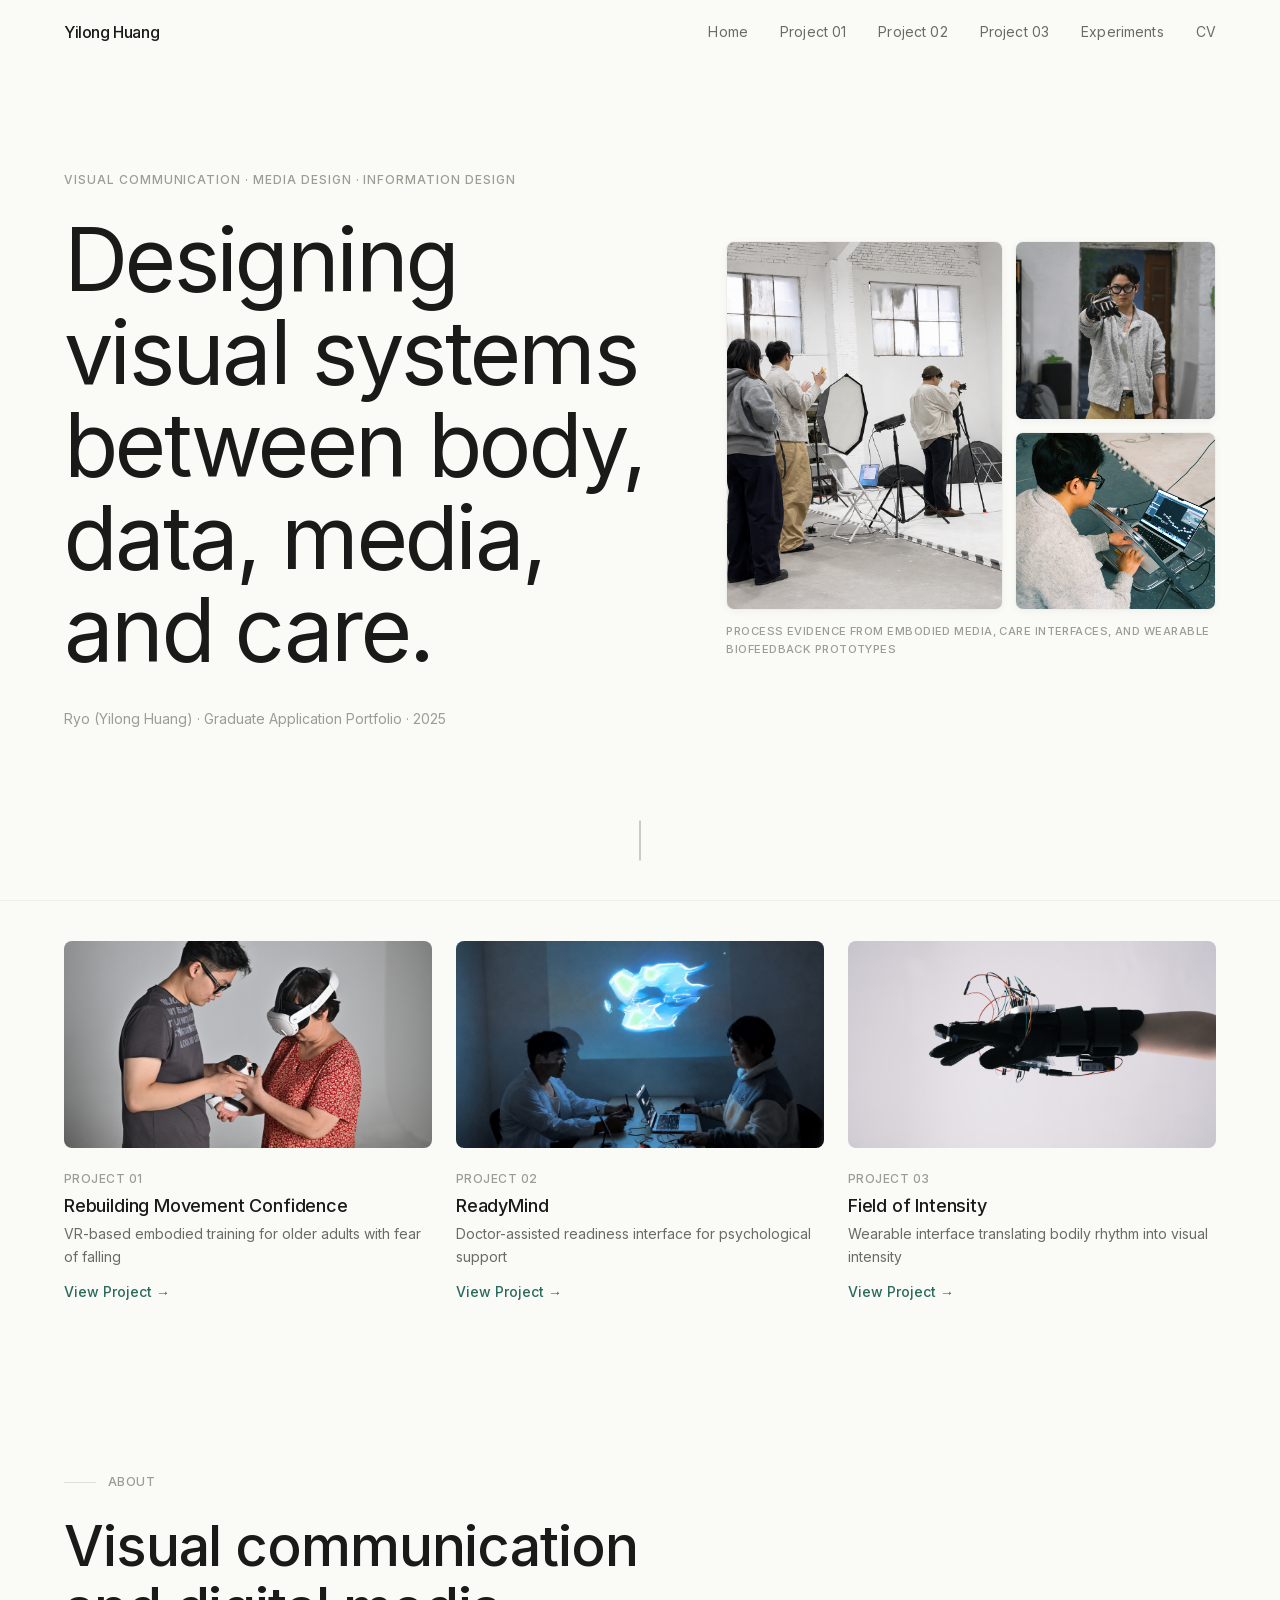
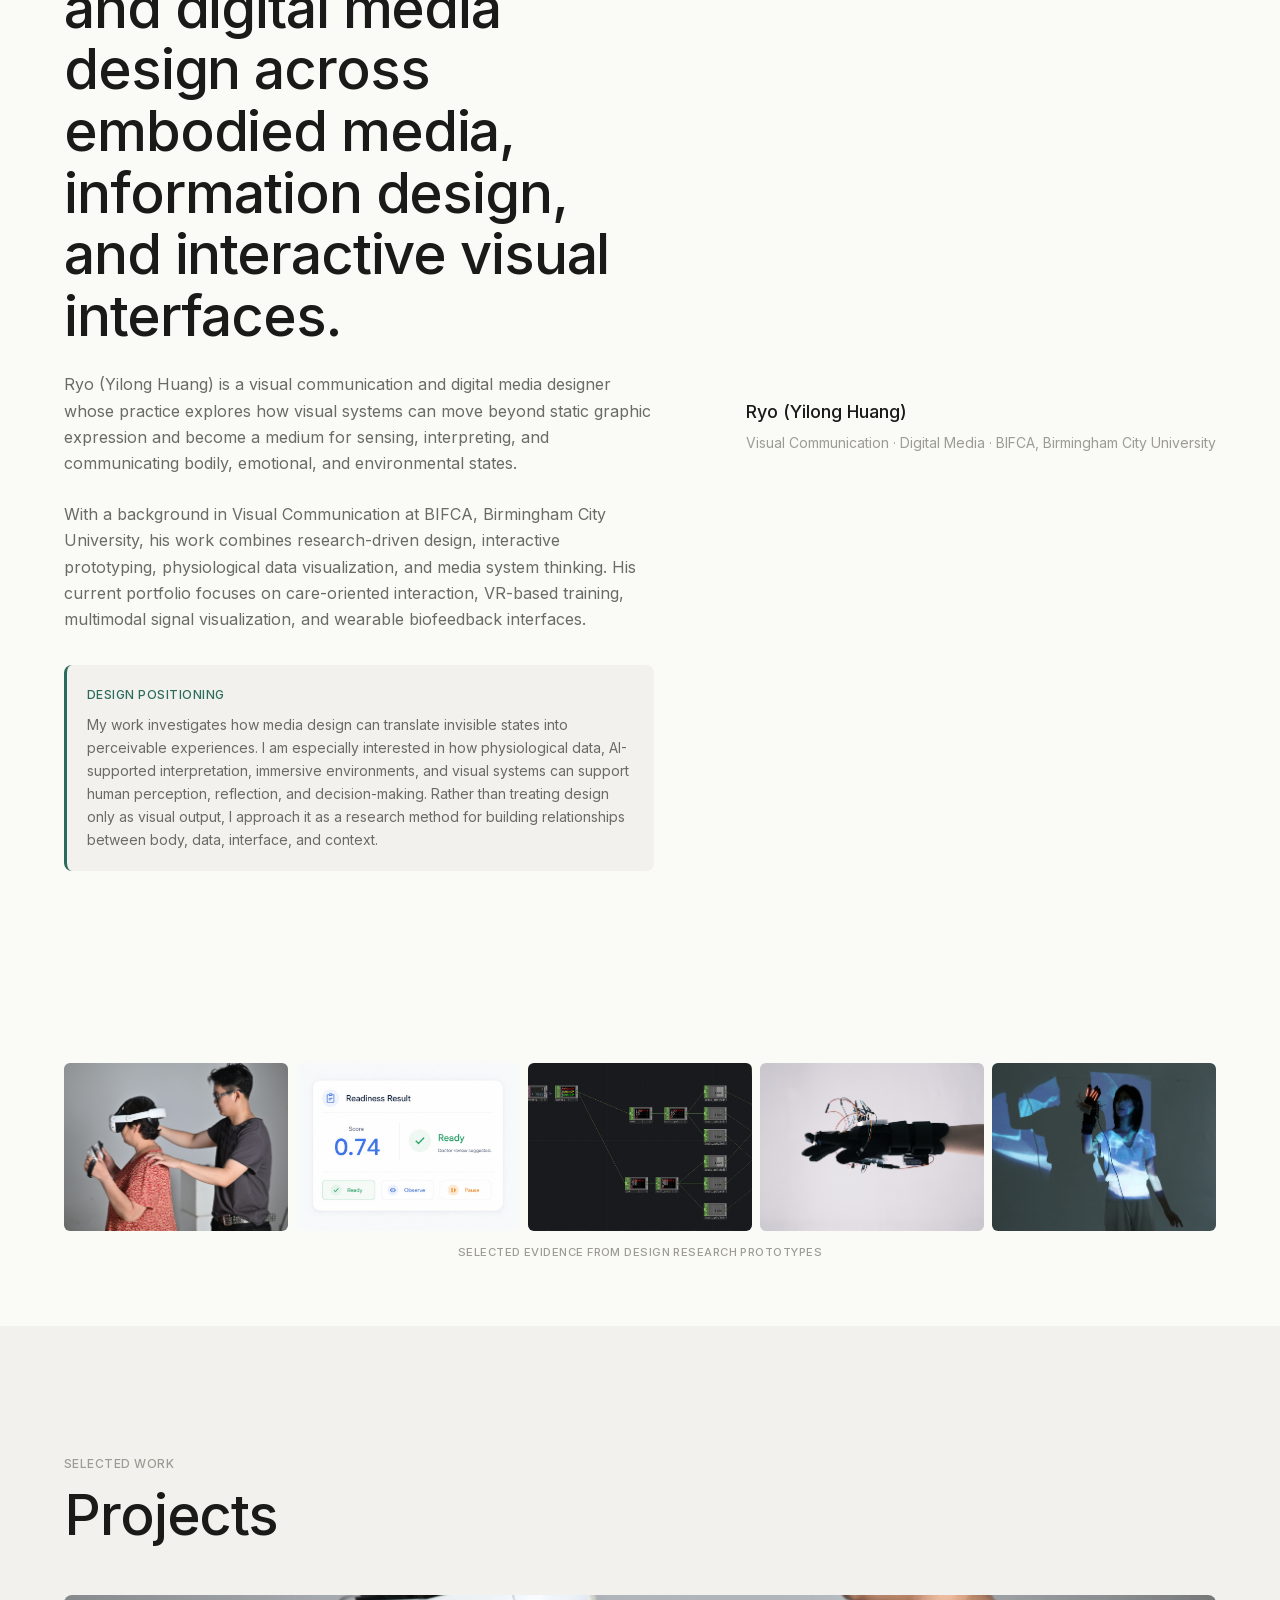
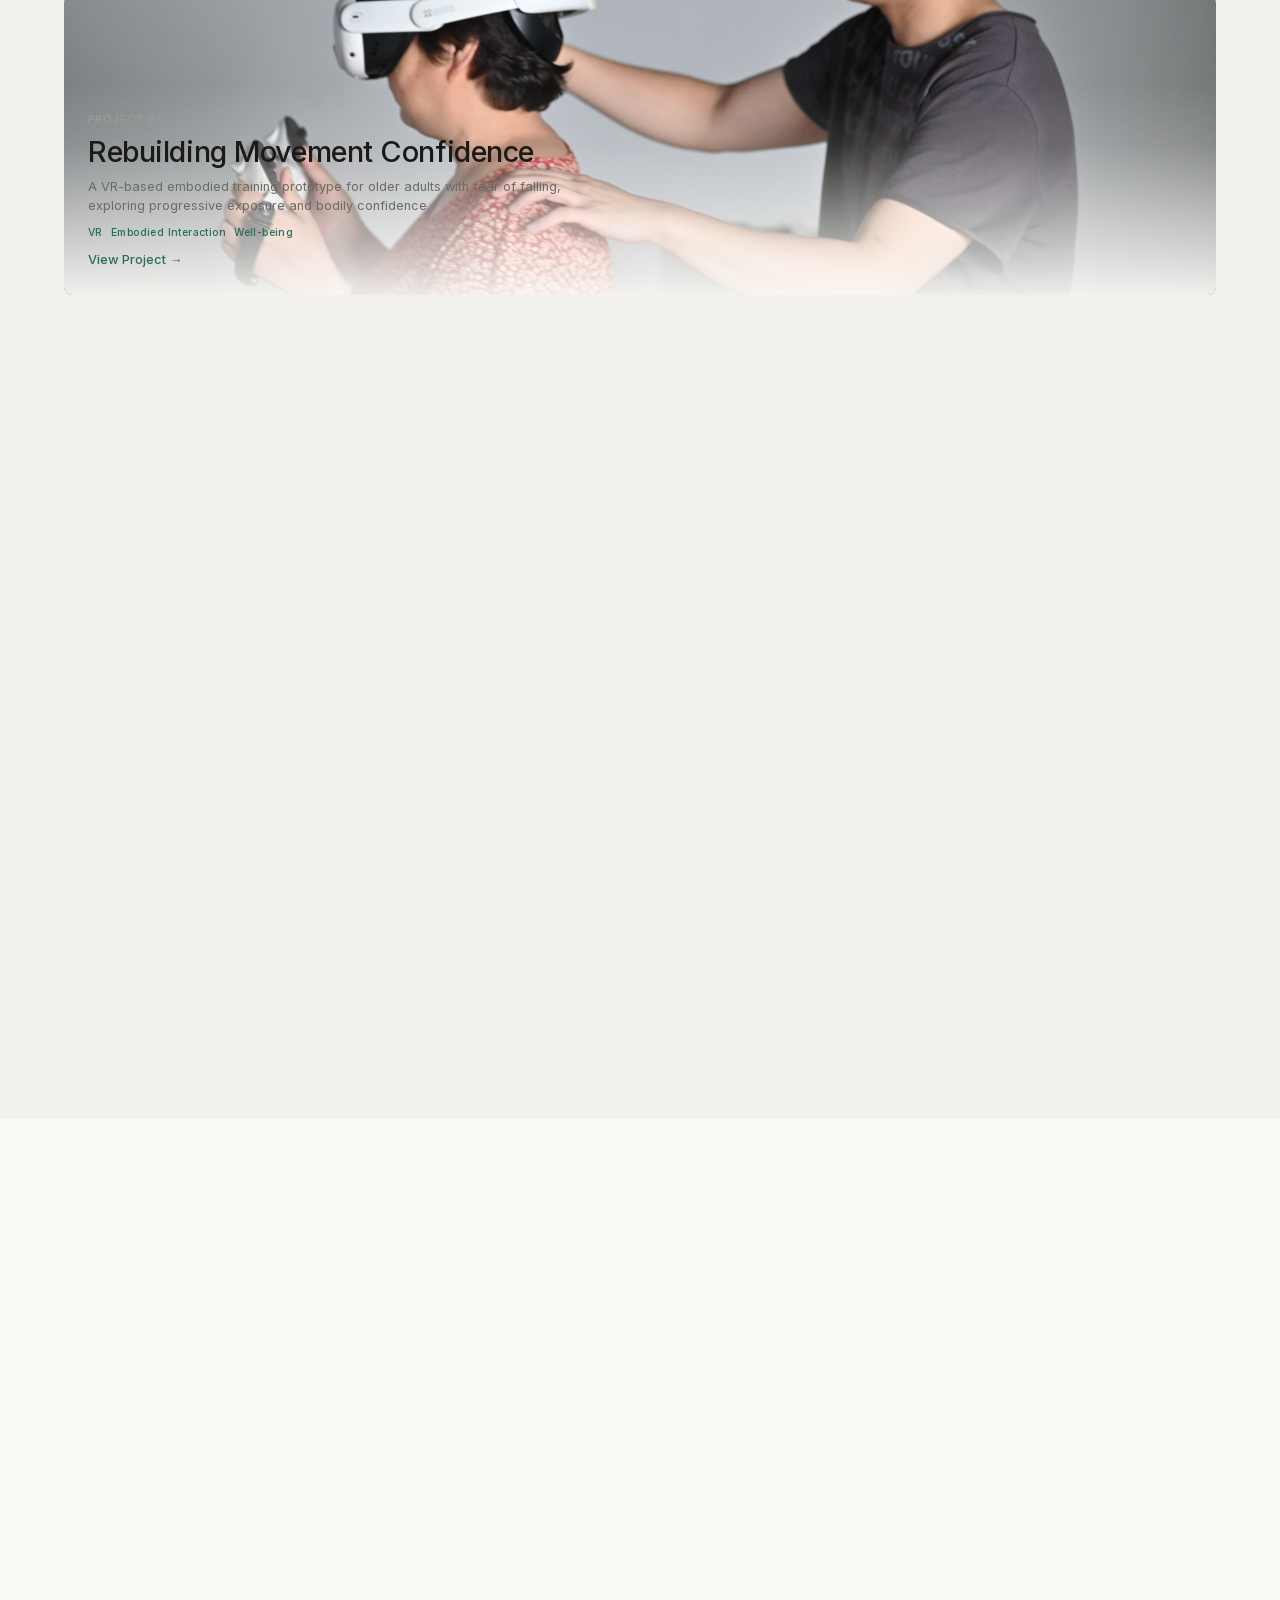
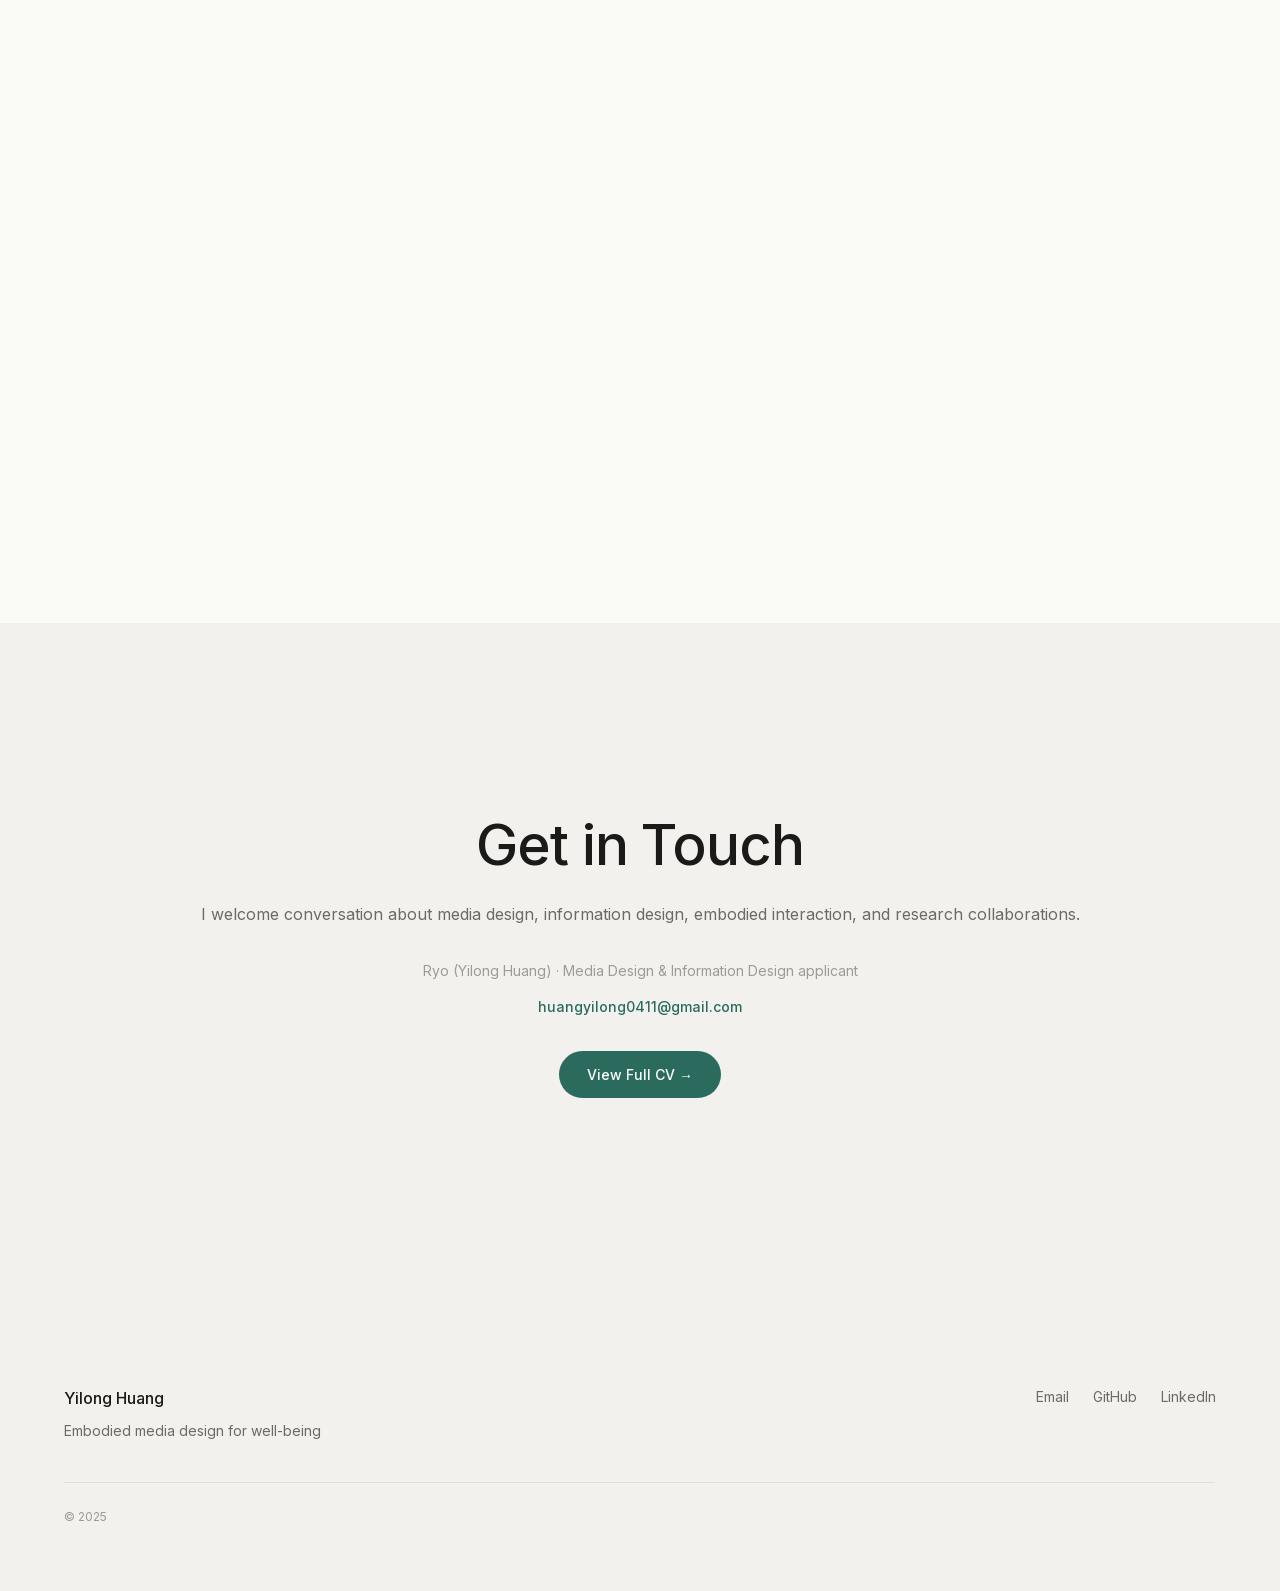
==== index.html @ e154b41c "KMD Application Portfolio — with mobile fixes for project pages" ====
<!DOCTYPE html><html lang="en" class="__variable_37ef13"><head><meta charset="utf-8"/><meta name="viewport" content="width=device-width, initial-scale=1"/><link rel="preload" href="/_next/static/media/e4af272ccee01ff0-s.p.woff2" as="font" crossorigin="" type="font/woff2"/><link rel="preload" as="image" href="/fof/hero-testing-headset.jpg"/><link rel="preload" as="image" href="/readymind/hero-use-session.jpg"/><link rel="preload" as="image" href="/foi/hero-glove.jpg"/><link rel="preload" as="image" href="/hero-portrait.jpg"/><link rel="preload" as="image" href="/fof/testing-setup.jpg"/><link rel="preload" as="image" href="/readymind/readiness-ready.jpg"/><link rel="preload" as="image" href="/readymind/td-network-full.jpg"/><link rel="preload" as="image" href="/foi/final-experience-full.jpg"/><link rel="stylesheet" href="/_next/static/css/71a646917b678b05.css" data-precedence="next"/><link rel="preload" as="script" fetchpriority="low" href="/_next/static/chunks/webpack-1b2c01f7b00f13eb.js"/><script src="/_next/static/chunks/fd9d1056-00bb33a35b5f8051.js" async=""></script><script src="/_next/static/chunks/23-e2f1394803d59ee6.js" async=""></script><script src="/_next/static/chunks/main-app-ce95c9a15005756d.js" async=""></script><script src="/_next/static/chunks/513-ec970bd23ad22028.js" async=""></script><script src="/_next/static/chunks/138-55f99c6cba132b13.js" async=""></script><script src="/_next/static/chunks/app/page-2688fe1ff0238f65.js" async=""></script><script src="/_next/static/chunks/app/layout-fcbd334778827611.js" async=""></script><title>[INSERT YOUR NAME] — KMD Application Portfolio</title><meta name="description" content="[INSERT YOUR DESCRIPTION — A brief description of your portfolio for KMD application]"/><meta name="author" content="[INSERT YOUR NAME]"/><meta property="og:title" content="[INSERT YOUR NAME] — KMD Application Portfolio"/><meta property="og:description" content="[INSERT YOUR DESCRIPTION — A brief description of your portfolio for KMD application]"/><meta property="og:type" content="website"/><meta name="twitter:card" content="summary"/><meta name="twitter:title" content="[INSERT YOUR NAME] — KMD Application Portfolio"/><meta name="twitter:description" content="[INSERT YOUR DESCRIPTION — A brief description of your portfolio for KMD application]"/><meta name="next-size-adjust"/><script src="/_next/static/chunks/polyfills-78c92fac7aa8fdd8.js" nomodule=""></script><script src="https://www.kimi.com/sdk-seed.js" defer=""></script></head><body class="__className_37ef13"><nav class="fixed top-0 left-0 right-0 z-50 transition-all duration-300" style="background-color:rgba(250, 250, 247, 0.6);backdrop-filter:blur(12px);-webkit-backdrop-filter:blur(12px);border-bottom:1px solid transparent"><div class="page-container flex items-center justify-between h-16"><a class="text-[1rem] font-medium tracking-tight" href="/" style="color:var(--text-primary)">Yilong Huang</a><div class="hidden md:flex items-center gap-8"><a class="relative text-[0.875rem] transition-colors duration-200 group" href="/" style="color:var(--text-primary);font-weight:500;letter-spacing:0.01em">Home<span class="absolute -bottom-1.5 left-1/2 -translate-x-1/2 w-1 h-1 rounded-full" style="background-color:var(--accent)"></span><span class="absolute -bottom-0.5 left-0 w-full h-px origin-left scale-x-0 group-hover:scale-x-100 transition-transform duration-300" style="background-color:var(--text-primary)"></span></a><a class="relative text-[0.875rem] transition-colors duration-200 group" href="/project-fof-vr" style="color:var(--text-secondary);font-weight:400;letter-spacing:0.01em">Project 01<span class="absolute -bottom-0.5 left-0 w-full h-px origin-left scale-x-0 group-hover:scale-x-100 transition-transform duration-300" style="background-color:var(--text-primary)"></span></a><a class="relative text-[0.875rem] transition-colors duration-200 group" href="/project-readymind" style="color:var(--text-secondary);font-weight:400;letter-spacing:0.01em">Project 02<span class="absolute -bottom-0.5 left-0 w-full h-px origin-left scale-x-0 group-hover:scale-x-100 transition-transform duration-300" style="background-color:var(--text-primary)"></span></a><a class="relative text-[0.875rem] transition-colors duration-200 group" href="/project-field-of-intensity" style="color:var(--text-secondary);font-weight:400;letter-spacing:0.01em">Project 03<span class="absolute -bottom-0.5 left-0 w-full h-px origin-left scale-x-0 group-hover:scale-x-100 transition-transform duration-300" style="background-color:var(--text-primary)"></span></a><a class="relative text-[0.875rem] transition-colors duration-200 group" href="/experiments" style="color:var(--text-secondary);font-weight:400;letter-spacing:0.01em">Experiments<span class="absolute -bottom-0.5 left-0 w-full h-px origin-left scale-x-0 group-hover:scale-x-100 transition-transform duration-300" style="background-color:var(--text-primary)"></span></a><a class="relative text-[0.875rem] transition-colors duration-200 group" href="/cv" style="color:var(--text-secondary);font-weight:400;letter-spacing:0.01em">CV<span class="absolute -bottom-0.5 left-0 w-full h-px origin-left scale-x-0 group-hover:scale-x-100 transition-transform duration-300" style="background-color:var(--text-primary)"></span></a></div><button class="md:hidden flex flex-col justify-center items-center w-6 h-6 gap-[6px]" aria-label="Toggle menu"><span class="block w-6 h-0.5 origin-center" style="background-color:var(--text-primary)"></span><span class="block w-6 h-0.5 origin-center" style="background-color:var(--text-primary)"></span></button></div></nav><main><section class="relative flex flex-col justify-center items-start min-h-[100dvh]" style="background-color:var(--bg-primary)"><div class="page-container w-full"><div class="flex flex-col lg:flex-row lg:items-center gap-12 lg:gap-16"><div class="lg:w-[55%]"><p class="text-[0.75rem] font-medium uppercase mb-6" style="color:var(--text-tertiary);letter-spacing:0.08em;opacity:0;transform:translateY(15px)">Visual Communication · Media Design · Information Design</p><h1 style="font-size:clamp(2.8rem, 7vw, 5.5rem);font-weight:400;letter-spacing:-0.03em;line-height:1.05;color:var(--text-primary);opacity:0;transform:translateY(40px)">Designing visual systems between body, data, media, and care.</h1><p class="mt-8 text-[0.875rem]" style="color:var(--text-tertiary);opacity:0">Ryo (Yilong Huang) · Graduate Application Portfolio · 2025</p></div><div class="lg:w-[45%]"><div style="opacity:0;transform:translateY(30px)"><div class="flex gap-3"><div class="w-[58%] overflow-hidden" style="border-radius:8px;border:1px solid var(--border-light);box-shadow:0 2px 8px rgba(0,0,0,0.04);opacity:0;transform:translateY(20px)"><img src="/hero-process-studio.png" alt="Design research studio — prototype testing and documentation" class="w-full h-full object-cover" style="aspect-ratio:3/4" loading="lazy"/></div><div class="w-[42%] flex flex-col gap-3"><div class="flex-1 overflow-hidden" style="border-radius:8px;border:1px solid var(--border-light);box-shadow:0 2px 8px rgba(0,0,0,0.04);opacity:0;transform:translateY(20px)"><img src="/hero-glove-portrait.png" alt="Ryo presenting the wearable glove prototype" class="w-full h-full object-cover" loading="lazy"/></div><div class="flex-1 overflow-hidden" style="border-radius:8px;border:1px solid var(--border-light);box-shadow:0 2px 8px rgba(0,0,0,0.04);opacity:0;transform:translateY(20px)"><img src="/hero-td-working.png" alt="Ryo working on TouchDesigner system in the studio" class="w-full h-full object-cover" loading="lazy"/></div></div></div><p class="mt-3 text-[0.7rem] font-medium tracking-[0.04em] uppercase" style="color:var(--text-tertiary);opacity:0">Process evidence from embodied media, care interfaces, and wearable biofeedback prototypes</p></div></div></div></div><div class="absolute bottom-10 left-1/2 -translate-x-1/2 flex flex-col items-center" style="opacity:0"><div class="w-px h-10" style="background-color:var(--text-tertiary)"></div></div></section><section style="background-color:var(--bg-primary);border-top:1px solid var(--border-light)"><div class="page-container py-10"><div class="grid grid-cols-1 md:grid-cols-2 lg:grid-cols-3 gap-6"><div class="" style="opacity:0;transform:translateY(30px)"><a class="group block" href="/project-fof-vr"><div class="overflow-hidden" style="border-radius:8px"><img src="/fof/hero-testing-headset.jpg" alt="Rebuilding Movement Confidence — VR training prototype" class="w-full h-auto object-cover" style="aspect-ratio:16/9"/></div><div class="mt-4"><span class="text-[0.75rem] font-medium tracking-[0.04em] uppercase" style="color:var(--text-tertiary)">Project 01</span><h3 class="mt-1 text-[1.125rem] font-medium tracking-[-0.01em] group-hover:underline" style="color:var(--text-primary);line-height:1.3">Rebuilding Movement Confidence</h3><p class="mt-1 text-[0.875rem]" style="color:var(--text-secondary)">VR-based embodied training for older adults with fear of falling</p><span class="inline-flex items-center gap-1 mt-3 text-[0.875rem] font-medium" style="color:var(--accent)">View Project <span class="inline-block">→</span></span></div></a></div><div class="" style="opacity:0;transform:translateY(30px)"><a class="group block" href="/project-readymind"><div class="overflow-hidden" style="border-radius:8px"><img src="/readymind/hero-use-session.jpg" alt="ReadyMind — Doctor-assisted emotional readiness interface" class="w-full h-auto object-cover" style="aspect-ratio:16/9"/></div><div class="mt-4"><span class="text-[0.75rem] font-medium tracking-[0.04em] uppercase" style="color:var(--text-tertiary)">Project 02</span><h3 class="mt-1 text-[1.125rem] font-medium tracking-[-0.01em] group-hover:underline" style="color:var(--text-primary);line-height:1.3">ReadyMind</h3><p class="mt-1 text-[0.875rem]" style="color:var(--text-secondary)">Doctor-assisted readiness interface for psychological support</p><span class="inline-flex items-center gap-1 mt-3 text-[0.875rem] font-medium" style="color:var(--accent)">View Project <span class="inline-block">→</span></span></div></a></div><div class="" style="opacity:0;transform:translateY(30px)"><a class="group block" href="/project-field-of-intensity"><div class="overflow-hidden" style="border-radius:8px"><img src="/foi/hero-glove.jpg" alt="Field of Intensity — wearable biofeedback interface" class="w-full h-auto object-cover" style="aspect-ratio:16/9"/></div><div class="mt-4"><span class="text-[0.75rem] font-medium tracking-[0.04em] uppercase" style="color:var(--text-tertiary)">Project 03</span><h3 class="mt-1 text-[1.125rem] font-medium tracking-[-0.01em] group-hover:underline" style="color:var(--text-primary);line-height:1.3">Field of Intensity</h3><p class="mt-1 text-[0.875rem]" style="color:var(--text-secondary)">Wearable interface translating bodily rhythm into visual intensity</p><span class="inline-flex items-center gap-1 mt-3 text-[0.875rem] font-medium" style="color:var(--accent)">View Project <span class="inline-block">→</span></span></div></a></div></div></div></section><section class="py-[var(--section-padding)]" style="background-color:var(--bg-primary)"><div class="page-container"><div class="flex flex-col lg:flex-row gap-12 lg:gap-20"><div class="lg:w-[55%] flex flex-col gap-6"><div class="" style="opacity:0;transform:translateY(30px)"><div class="flex items-center gap-3"><div class="w-8 h-px" style="background-color:var(--border);transform:scaleX(0);transform-origin:0% 50% 0"></div><span class="text-[0.75rem] font-medium uppercase" style="color:var(--text-tertiary);letter-spacing:0.04em">About</span></div></div><div class="" style="opacity:0;transform:translateY(30px)"><h2 style="font-size:clamp(2rem, 5vw, 3.5rem);font-weight:500;letter-spacing:-0.02em;line-height:1.1;color:var(--text-primary)">Visual communication and digital media design across embodied media, information design, and interactive visual interfaces.</h2></div><div class="" style="opacity:0;transform:translateY(30px)"><p style="color:var(--text-secondary)">Ryo (Yilong Huang) is a visual communication and digital media designer whose practice explores how visual systems can move beyond static graphic expression and become a medium for sensing, interpreting, and communicating bodily, emotional, and environmental states.</p></div><div class="" style="opacity:0;transform:translateY(30px)"><p style="color:var(--text-secondary)">With a background in Visual Communication at BIFCA, Birmingham City University, his work combines research-driven design, interactive prototyping, physiological data visualization, and media system thinking. His current portfolio focuses on care-oriented interaction, VR-based training, multimodal signal visualization, and wearable biofeedback interfaces.</p></div><div class="" style="opacity:0;transform:translateY(30px)"><div class="p-5 mt-2" style="background-color:var(--bg-secondary);border-radius:8px;border-left:3px solid var(--accent)"><p class="text-[0.75rem] font-medium tracking-[0.04em] uppercase mb-2" style="color:var(--accent)">Design Positioning</p><p class="text-[0.875rem] leading-[1.65]" style="color:var(--text-secondary)">My work investigates how media design can translate invisible states into perceivable experiences. I am especially interested in how physiological data, AI-supported interpretation, immersive environments, and visual systems can support human perception, reflection, and decision-making. Rather than treating design only as visual output, I approach it as a research method for building relationships between body, data, interface, and context.</p></div></div></div><div class="lg:w-[45%] flex flex-col items-start lg:items-end"><div class="w-full max-w-[380px]" style="clip-path:inset(100% 0 0 0)"><div class="overflow-hidden rounded-image"><div><img src="/hero-portrait.jpg" alt="Ryo (Yilong Huang) — Visual Communication and Digital Media Designer" class="w-full h-auto object-cover"/></div></div></div><div class="mt-4" style="opacity:0;transform:translateY(30px)"><p class="text-[1.125rem] font-medium" style="color:var(--text-primary)">Ryo (Yilong Huang)</p><p class="text-[0.875rem] mt-1" style="color:var(--text-tertiary)">Visual Communication · Digital Media · BIFCA, Birmingham City University</p></div></div></div></div></section><section style="background-color:var(--bg-primary);padding-top:var(--space-lg);padding-bottom:var(--space-lg)"><div class="page-container"><div class="flex flex-wrap gap-2"><div class="flex-1 min-w-[120px]" style="opacity:0;transform:translateY(30px)"><div class="overflow-hidden" style="border-radius:6px"><img src="/fof/testing-setup.jpg" alt="VR prototype testing with older adult participant" class="w-full h-auto object-cover" style="aspect-ratio:4/3"/></div></div><div class="flex-1 min-w-[120px]" style="opacity:0;transform:translateY(30px)"><div class="overflow-hidden" style="border-radius:6px"><img src="/readymind/readiness-ready.jpg" alt="Readiness interface showing Ready state" class="w-full h-auto object-cover" style="aspect-ratio:4/3"/></div></div><div class="flex-1 min-w-[120px]" style="opacity:0;transform:translateY(30px)"><div class="overflow-hidden" style="border-radius:6px"><img src="/readymind/td-network-full.jpg" alt="TouchDesigner system network showing data flow logic" class="w-full h-auto object-cover" style="aspect-ratio:4/3"/></div></div><div class="flex-1 min-w-[120px]" style="opacity:0;transform:translateY(30px)"><div class="overflow-hidden" style="border-radius:6px"><img src="/foi/hero-glove.jpg" alt="Wearable glove prototype with LED strips" class="w-full h-auto object-cover" style="aspect-ratio:4/3"/></div></div><div class="flex-1 min-w-[120px]" style="opacity:0;transform:translateY(30px)"><div class="overflow-hidden" style="border-radius:6px"><img src="/foi/final-experience-full.jpg" alt="Projected visual output in blue environment" class="w-full h-auto object-cover" style="aspect-ratio:4/3"/></div></div></div><p class="mt-3 text-[0.7rem] font-medium tracking-[0.04em] uppercase text-center" style="color:var(--text-tertiary)">Selected evidence from design research prototypes</p></div></section><section class="py-[var(--section-padding)]" style="background-color:var(--bg-secondary)"><div class="page-container"><div class="mb-12" style="opacity:0;transform:translateY(30px)"><span class="text-[0.75rem] font-medium uppercase block mb-3" style="color:var(--text-tertiary);letter-spacing:0.04em">Selected Work</span><h2 style="font-size:clamp(2rem, 5vw, 3.5rem);font-weight:500;letter-spacing:-0.02em;line-height:1.1;color:var(--text-primary)">Projects</h2></div><div class="" style="opacity:0;transform:translateY(50px)"><a class="group/card block rounded-lg overflow-hidden relative" href="/project-fof-vr" style="background-color:var(--bg-primary);min-height:300px"><div class="absolute inset-0 w-full h-full" style="opacity:0;transform:translateY(30px)"><div class="w-full h-full"><img src="/fof/testing-setup.jpg" alt="Rebuilding Movement Confidence — VR training prototype" class="w-full h-full object-cover" loading="lazy"/></div></div><div class="absolute inset-0" style="background:linear-gradient(to top, rgba(250,250,247,0.92) 0%, rgba(250,250,247,0.55) 25%, rgba(250,250,247,0.15) 50%, transparent 70%)"></div><div class="absolute bottom-0 left-0 right-0 p-5 sm:p-6"><div class="max-w-[520px]"><span class="text-[0.7rem] font-medium uppercase tracking-[0.04em]" style="color:var(--text-tertiary)">Project 01</span><h3 class="mt-1" style="font-size:clamp(1.3rem, 2.8vw, 1.8rem);font-weight:500;letter-spacing:-0.015em;line-height:1.2;color:var(--text-primary)">Rebuilding Movement Confidence</h3><p class="mt-2 text-[0.8rem] hidden sm:block" style="color:var(--text-secondary);line-height:1.5">A VR-based embodied training prototype for older adults with fear of falling, exploring progressive exposure and bodily confidence.</p><div class="flex flex-wrap gap-x-2 gap-y-1 mt-2"><span class="text-[0.65rem] font-medium" style="color:var(--accent);letter-spacing:0.04em">VR</span><span class="text-[0.65rem] font-medium" style="color:var(--accent);letter-spacing:0.04em">Embodied Interaction</span><span class="text-[0.65rem] font-medium" style="color:var(--accent);letter-spacing:0.04em">Well-being</span></div><span class="inline-flex items-center gap-1 mt-2 text-[0.8rem] font-medium" style="color:var(--accent)">View Project <span class="inline-block">→</span></span></div></div></a></div><div class="h-12"></div><div class="" style="opacity:0;transform:translateY(50px)"><a class="group/card block rounded-lg overflow-hidden relative" href="/project-readymind" style="background-color:var(--bg-primary);min-height:300px"><div class="absolute inset-0 w-full h-full" style="opacity:0;transform:translateY(30px)"><div class="w-full h-full"><img src="/readymind/hero-use-session.jpg" alt="ReadyMind doctor-assisted emotional readiness interface" class="w-full h-full object-cover" loading="lazy"/></div></div><div class="absolute inset-0" style="background:linear-gradient(to top, rgba(250,250,247,0.92) 0%, rgba(250,250,247,0.55) 25%, rgba(250,250,247,0.15) 50%, transparent 70%)"></div><div class="absolute bottom-0 left-0 right-0 p-5 sm:p-6"><div class="max-w-[520px]"><span class="text-[0.7rem] font-medium uppercase tracking-[0.04em]" style="color:var(--text-tertiary)">Project 02</span><h3 class="mt-1" style="font-size:clamp(1.3rem, 2.8vw, 1.8rem);font-weight:500;letter-spacing:-0.015em;line-height:1.2;color:var(--text-primary)">ReadyMind</h3><p class="mt-2 text-[0.8rem] hidden sm:block" style="color:var(--text-secondary);line-height:1.5">A doctor-assisted interface using multimodal physiological signals to support safer psychological support timing decisions.</p><div class="flex flex-wrap gap-x-2 gap-y-1 mt-2"><span class="text-[0.65rem] font-medium" style="color:var(--accent);letter-spacing:0.04em">Readiness Visualization</span><span class="text-[0.65rem] font-medium" style="color:var(--accent);letter-spacing:0.04em">Multimodal Signals</span><span class="text-[0.65rem] font-medium" style="color:var(--accent);letter-spacing:0.04em">Care Interface</span></div><span class="inline-flex items-center gap-1 mt-2 text-[0.8rem] font-medium" style="color:var(--accent)">View Project <span class="inline-block">→</span></span></div></div></a></div><div class="h-12"></div><div class="" style="opacity:0;transform:translateY(50px)"><a class="group/card block rounded-lg overflow-hidden relative" href="/project-field-of-intensity" style="background-color:var(--bg-primary);min-height:300px"><div class="absolute inset-0 w-full h-full" style="opacity:0;transform:translateY(30px)"><div class="w-full h-full"><img src="/foi/hero-glove.jpg" alt="Field of Intensity — wearable glove prototype with LED and pulse sensor" class="w-full h-full object-cover" loading="lazy"/></div></div><div class="absolute inset-0" style="background:linear-gradient(to top, rgba(250,250,247,0.92) 0%, rgba(250,250,247,0.55) 25%, rgba(250,250,247,0.15) 50%, transparent 70%)"></div><div class="absolute bottom-0 left-0 right-0 p-5 sm:p-6"><div class="max-w-[520px]"><span class="text-[0.7rem] font-medium uppercase tracking-[0.04em]" style="color:var(--text-tertiary)">Project 03</span><h3 class="mt-1" style="font-size:clamp(1.3rem, 2.8vw, 1.8rem);font-weight:500;letter-spacing:-0.015em;line-height:1.2;color:var(--text-primary)">Field of Intensity</h3><p class="mt-2 text-[0.8rem] hidden sm:block" style="color:var(--text-secondary);line-height:1.5">A wearable biofeedback interface translating bodily rhythm into light, vibration, projection and spatial atmosphere.</p><div class="flex flex-wrap gap-x-2 gap-y-1 mt-2"><span class="text-[0.65rem] font-medium" style="color:var(--accent);letter-spacing:0.04em">Wearable Interface</span><span class="text-[0.65rem] font-medium" style="color:var(--accent);letter-spacing:0.04em">Biofeedback</span><span class="text-[0.65rem] font-medium" style="color:var(--accent);letter-spacing:0.04em">Projection</span><span class="text-[0.65rem] font-medium" style="color:var(--accent);letter-spacing:0.04em">Embodied Media</span></div><span class="inline-flex items-center gap-1 mt-2 text-[0.8rem] font-medium" style="color:var(--accent)">View Project <span class="inline-block">→</span></span></div></div></a></div></div></section><section class="py-[var(--section-padding)]" style="background-color:var(--bg-primary)"><div class="page-container max-w-[900px]"><div class="mb-12" style="opacity:0;transform:translateY(30px)"><span class="text-[0.75rem] font-medium uppercase block mb-3" style="color:var(--text-tertiary);letter-spacing:0.04em">Research Direction</span><h2 style="font-size:clamp(2rem, 5vw, 3.5rem);font-weight:500;letter-spacing:-0.02em;line-height:1.1;color:var(--text-primary)">Areas of Focus</h2></div><div class="grid grid-cols-1 md:grid-cols-2 lg:grid-cols-3 gap-4"><div class="" style="opacity:0;transform:translateY(30px)"><div class="rounded-card-sm border transition-all duration-300 h-full overflow-hidden" style="background-color:var(--bg-secondary);border-color:var(--border-light)"><div class="overflow-hidden" style="aspect-ratio:16/9;background-color:var(--bg-primary)"><img src="/fof/testing-setup.jpg" alt="VR testing with older adult participant" class="w-full h-full object-cover" loading="lazy"/></div><div class="p-4"><span class="text-[0.75rem] block mb-1" style="color:var(--text-tertiary)">01</span><h4 class="text-[1.05rem] font-medium mb-1" style="color:var(--text-primary);letter-spacing:-0.01em;line-height:1.3">Embodied Media and Bodily Perception</h4><p class="text-[0.8rem] leading-relaxed" style="color:var(--text-secondary)">Designing experiences that engage the full body as a site of perception, interaction, and expression.</p></div></div></div><div class="" style="opacity:0;transform:translateY(30px)"><div class="rounded-card-sm border transition-all duration-300 h-full overflow-hidden" style="background-color:var(--bg-secondary);border-color:var(--border-light)"><div class="overflow-hidden" style="aspect-ratio:16/9;background-color:var(--bg-primary)"><img src="/readymind/readiness-ready.jpg" alt="Readiness interface showing Ready state" class="w-full h-full object-cover" loading="lazy"/></div><div class="p-4"><span class="text-[0.75rem] block mb-1" style="color:var(--text-tertiary)">02</span><h4 class="text-[1.05rem] font-medium mb-1" style="color:var(--text-primary);letter-spacing:-0.01em;line-height:1.3">Information Visualization for Physiological and Emotional States</h4><p class="text-[0.8rem] leading-relaxed" style="color:var(--text-secondary)">Translating body signals into readable visual forms.</p></div></div></div><div class="" style="opacity:0;transform:translateY(30px)"><div class="rounded-card-sm border transition-all duration-300 h-full overflow-hidden" style="background-color:var(--bg-secondary);border-color:var(--border-light)"><div class="overflow-hidden" style="aspect-ratio:16/9;background-color:var(--bg-primary)"><img src="/readymind/td-network-full.jpg" alt="TouchDesigner network showing system logic" class="w-full h-full object-cover" loading="lazy"/></div><div class="p-4"><span class="text-[0.75rem] block mb-1" style="color:var(--text-tertiary)">03</span><h4 class="text-[1.05rem] font-medium mb-1" style="color:var(--text-primary);letter-spacing:-0.01em;line-height:1.3">AI-Assisted Media Systems</h4><p class="text-[0.8rem] leading-relaxed" style="color:var(--text-secondary)">Exploring AI-supported interpretation and generative methods for creative workflows.</p></div></div></div><div class="" style="opacity:0;transform:translateY(30px)"><div class="rounded-card-sm border transition-all duration-300 h-full overflow-hidden" style="background-color:var(--bg-secondary);border-color:var(--border-light)"><div class="overflow-hidden" style="aspect-ratio:16/9;background-color:var(--bg-primary)"><img src="/readymind/hero-use-session.jpg" alt="Doctor-assisted testing session" class="w-full h-full object-cover" loading="lazy"/></div><div class="p-4"><span class="text-[0.75rem] block mb-1" style="color:var(--text-tertiary)">04</span><h4 class="text-[1.05rem] font-medium mb-1" style="color:var(--text-primary);letter-spacing:-0.01em;line-height:1.3">Interactive Visual Interfaces for Care Contexts</h4><p class="text-[0.8rem] leading-relaxed" style="color:var(--text-secondary)">Building decision-support interfaces for care-oriented situations.</p></div></div></div><div class="" style="opacity:0;transform:translateY(30px)"><div class="rounded-card-sm border transition-all duration-300 h-full overflow-hidden" style="background-color:var(--bg-secondary);border-color:var(--border-light)"><div class="overflow-hidden" style="aspect-ratio:16/9;background-color:var(--bg-primary)"><img src="/foi/glove-led-orange.jpg" alt="Wearable LED glove prototype" class="w-full h-full object-cover" loading="lazy"/></div><div class="p-4"><span class="text-[0.75rem] block mb-1" style="color:var(--text-tertiary)">05</span><h4 class="text-[1.05rem] font-medium mb-1" style="color:var(--text-primary);letter-spacing:-0.01em;line-height:1.3">VR / Wearable Biofeedback Systems</h4><p class="text-[0.8rem] leading-relaxed" style="color:var(--text-secondary)">Combining immersive environments and wearable sensing for embodied experiences.</p></div></div></div><div class="" style="opacity:0;transform:translateY(30px)"><div class="rounded-card-sm border transition-all duration-300 h-full overflow-hidden" style="background-color:var(--bg-secondary);border-color:var(--border-light)"><div class="overflow-hidden" style="aspect-ratio:16/9;background-color:var(--bg-primary)"><img src="/foi/system-interface.jpg" alt="System interface diagram" class="w-full h-full object-cover" loading="lazy"/></div><div class="p-4"><span class="text-[0.75rem] block mb-1" style="color:var(--text-tertiary)">06</span><h4 class="text-[1.05rem] font-medium mb-1" style="color:var(--text-primary);letter-spacing:-0.01em;line-height:1.3">Research-Driven Visual Communication</h4><p class="text-[0.8rem] leading-relaxed" style="color:var(--text-secondary)">Approaching design as a research method.</p></div></div></div></div></div></section><section class="py-[var(--space-3xl)]" style="background-color:var(--bg-secondary)"><div class="page-container max-w-[640px] text-center"><div class="" style="opacity:0;transform:translateY(30px)"><h2 style="font-size:clamp(2rem, 5vw, 3.5rem);font-weight:500;letter-spacing:-0.02em;line-height:1.1;color:var(--text-primary)">Get in Touch</h2></div><div class="" style="opacity:0;transform:translateY(30px)"><p class="mt-6" style="color:var(--text-secondary)">I welcome conversation about media design, information design, embodied interaction, and research collaborations.</p></div><div class="" style="opacity:0;transform:translateY(30px)"><div class="mt-8 flex flex-col items-center gap-3"><p class="text-[0.875rem]" style="color:var(--text-tertiary)">Ryo (Yilong Huang) · Media Design &amp; Information Design applicant</p><a class="text-[0.875rem] font-medium transition-all duration-200 hover:underline" href="/cdn-cgi/l/email-protection#5b332e3a353c22323734353c6b6f6a6a1b3c363a323775383436" style="color:var(--accent)"><span class="__cf_email__" data-cfemail="8de5f8ece3eaf4e4e1e2e3eabdb9bcbccdeae0ece4e1a3eee2e0">[email&#160;protected]</span></a></div></div><div class="" style="opacity:0;transform:translateY(30px)"><div class="mt-8 inline-block" style="transform:scale(0.98)"><a class="inline-flex items-center gap-2 px-7 py-3 text-[0.875rem] font-medium text-white rounded-full transition-all duration-200" href="/cv" style="background-color:var(--accent)">View Full CV →</a></div></div></div></section></main><footer style="background-color:var(--bg-secondary);padding-top:var(--space-xl);padding-bottom:var(--space-lg)"><div class="page-container"><div class="" style="opacity:0;transform:translateY(30px)"><div class="flex flex-col lg:flex-row lg:items-start lg:justify-between gap-8 lg:gap-16"><div class="flex flex-col gap-2"><p class="text-[1rem] font-medium" style="color:var(--text-primary)">Yilong Huang</p><p class="text-[0.875rem]" style="color:var(--text-secondary)">Embodied media design for well-being</p></div><div class="flex items-center gap-6"><a class="text-[0.875rem] transition-colors duration-200 hover:underline" href="/cdn-cgi/l/email-protection#adf6e4e3fee8fff98df4e2f8ff8de8e0ece4e1f0" rel="noopener noreferrer" style="color:var(--text-secondary)" target="_blank">Email</a><a class="text-[0.875rem] transition-colors duration-200 hover:underline" href="[INSERT YOUR GITHUB URL]" rel="noopener noreferrer" style="color:var(--text-secondary)" target="_blank">GitHub</a><a class="text-[0.875rem] transition-colors duration-200 hover:underline" href="[INSERT YOUR LINKEDIN URL]" rel="noopener noreferrer" style="color:var(--text-secondary)" target="_blank">LinkedIn</a></div></div></div><div class="w-full h-px mt-10 mb-6" style="background-color:var(--border);transform:scaleX(0);transform-origin:0% 50% 0"></div><div class="" style="opacity:0;transform:translateY(30px)"><p class="text-[0.75rem]" style="color:var(--text-tertiary)">© 2025</p></div></div></footer><script data-cfasync="false" src="/cdn-cgi/scripts/5c5dd728/cloudflare-static/email-decode.min.js"></script><script src="/_next/static/chunks/webpack-1b2c01f7b00f13eb.js" async=""></script><script>(self.__next_f=self.__next_f||[]).push([0]);self.__next_f.push([2,null])</script><script>self.__next_f.push([1,"1:HL[\"/_next/static/media/e4af272ccee01ff0-s.p.woff2\",\"font\",{\"crossOrigin\":\"\",\"type\":\"font/woff2\"}]\n2:HL[\"/_next/static/css/71a646917b678b05.css\",\"style\"]\n"])</script><script>self.__next_f.push([1,"3:I[5751,[],\"\"]\n5:I[6513,[],\"ClientPageRoot\"]\n6:I[8212,[\"513\",\"static/chunks/513-ec970bd23ad22028.js\",\"138\",\"static/chunks/138-55f99c6cba132b13.js\",\"931\",\"static/chunks/app/page-2688fe1ff0238f65.js\"],\"default\"]\n7:I[6249,[\"513\",\"static/chunks/513-ec970bd23ad22028.js\",\"138\",\"static/chunks/138-55f99c6cba132b13.js\",\"185\",\"static/chunks/app/layout-fcbd334778827611.js\"],\"default\"]\n8:I[9275,[],\"\"]\n9:I[1343,[],\"\"]\na:I[9966,[\"513\",\"static/chunks/513-ec970bd23ad22028.js\",\"138\",\"static/chunks/138-55f99c6cba132b13.js\",\"185\",\"static/chunks/app/layout-fcbd334778827611.js\"],\"default\"]\nc:I[6130,[],\"\"]\nd:[]\n"])</script><script>self.__next_f.push([1,"0:[[[\"$\",\"link\",\"0\",{\"rel\":\"stylesheet\",\"href\":\"/_next/static/css/71a646917b678b05.css\",\"precedence\":\"next\",\"crossOrigin\":\"$undefined\"}]],[\"$\",\"$L3\",null,{\"buildId\":\"kPNJKm3Ej8O-nWjQXl5Xx\",\"assetPrefix\":\"\",\"initialCanonicalUrl\":\"/\",\"initialTree\":[\"\",{\"children\":[\"__PAGE__\",{}]},\"$undefined\",\"$undefined\",true],\"initialSeedData\":[\"\",{\"children\":[\"__PAGE__\",{},[[\"$L4\",[\"$\",\"$L5\",null,{\"props\":{\"params\":{},\"searchParams\":{}},\"Component\":\"$6\"}]],null],null]},[[\"$\",\"html\",null,{\"lang\":\"en\",\"className\":\"__variable_37ef13\",\"children\":[\"$\",\"body\",null,{\"className\":\"__className_37ef13\",\"children\":[[\"$\",\"$L7\",null,{}],[\"$\",\"main\",null,{\"children\":[\"$\",\"$L8\",null,{\"parallelRouterKey\":\"children\",\"segmentPath\":[\"children\"],\"error\":\"$undefined\",\"errorStyles\":\"$undefined\",\"errorScripts\":\"$undefined\",\"template\":[\"$\",\"$L9\",null,{}],\"templateStyles\":\"$undefined\",\"templateScripts\":\"$undefined\",\"notFound\":[[\"$\",\"title\",null,{\"children\":\"404: This page could not be found.\"}],[\"$\",\"div\",null,{\"style\":{\"fontFamily\":\"system-ui,\\\"Segoe UI\\\",Roboto,Helvetica,Arial,sans-serif,\\\"Apple Color Emoji\\\",\\\"Segoe UI Emoji\\\"\",\"height\":\"100vh\",\"textAlign\":\"center\",\"display\":\"flex\",\"flexDirection\":\"column\",\"alignItems\":\"center\",\"justifyContent\":\"center\"},\"children\":[\"$\",\"div\",null,{\"children\":[[\"$\",\"style\",null,{\"dangerouslySetInnerHTML\":{\"__html\":\"body{color:#000;background:#fff;margin:0}.next-error-h1{border-right:1px solid rgba(0,0,0,.3)}@media (prefers-color-scheme:dark){body{color:#fff;background:#000}.next-error-h1{border-right:1px solid rgba(255,255,255,.3)}}\"}}],[\"$\",\"h1\",null,{\"className\":\"next-error-h1\",\"style\":{\"display\":\"inline-block\",\"margin\":\"0 20px 0 0\",\"padding\":\"0 23px 0 0\",\"fontSize\":24,\"fontWeight\":500,\"verticalAlign\":\"top\",\"lineHeight\":\"49px\"},\"children\":\"404\"}],[\"$\",\"div\",null,{\"style\":{\"display\":\"inline-block\"},\"children\":[\"$\",\"h2\",null,{\"style\":{\"fontSize\":14,\"fontWeight\":400,\"lineHeight\":\"49px\",\"margin\":0},\"children\":\"This page could not be found.\"}]}]]}]}]],\"notFoundStyles\":[],\"styles\":null}]}],[\"$\",\"$La\",null,{}]]}]}],null],null],\"couldBeIntercepted\":false,\"initialHead\":[false,\"$Lb\"],\"globalErrorComponent\":\"$c\",\"missingSlots\":\"$Wd\"}]]\n"])</script><script>self.__next_f.push([1,"b:[[\"$\",\"meta\",\"0\",{\"name\":\"viewport\",\"content\":\"width=device-width, initial-scale=1\"}],[\"$\",\"meta\",\"1\",{\"charSet\":\"utf-8\"}],[\"$\",\"title\",\"2\",{\"children\":\"[INSERT YOUR NAME] — KMD Application Portfolio\"}],[\"$\",\"meta\",\"3\",{\"name\":\"description\",\"content\":\"[INSERT YOUR DESCRIPTION — A brief description of your portfolio for KMD application]\"}],[\"$\",\"meta\",\"4\",{\"name\":\"author\",\"content\":\"[INSERT YOUR NAME]\"}],[\"$\",\"meta\",\"5\",{\"property\":\"og:title\",\"content\":\"[INSERT YOUR NAME] — KMD Application Portfolio\"}],[\"$\",\"meta\",\"6\",{\"property\":\"og:description\",\"content\":\"[INSERT YOUR DESCRIPTION — A brief description of your portfolio for KMD application]\"}],[\"$\",\"meta\",\"7\",{\"property\":\"og:type\",\"content\":\"website\"}],[\"$\",\"meta\",\"8\",{\"name\":\"twitter:card\",\"content\":\"summary\"}],[\"$\",\"meta\",\"9\",{\"name\":\"twitter:title\",\"content\":\"[INSERT YOUR NAME] — KMD Application Portfolio\"}],[\"$\",\"meta\",\"10\",{\"name\":\"twitter:description\",\"content\":\"[INSERT YOUR DESCRIPTION — A brief description of your portfolio for KMD application]\"}],[\"$\",\"meta\",\"11\",{\"name\":\"next-size-adjust\"}]]\n4:null\n"])</script></body></html>
---- _next/static/css/71a646917b678b05.css ----
@font-face{font-family:__Inter_37ef13;font-style:normal;font-weight:400;font-display:swap;src:url(/_next/static/media/ba9851c3c22cd980-s.woff2) format("woff2");unicode-range:u+0460-052f,u+1c80-1c8a,u+20b4,u+2de0-2dff,u+a640-a69f,u+fe2e-fe2f}@font-face{font-family:__Inter_37ef13;font-style:normal;font-weight:400;font-display:swap;src:url(/_next/static/media/21350d82a1f187e9-s.woff2) format("woff2");unicode-range:u+0301,u+0400-045f,u+0490-0491,u+04b0-04b1,u+2116}@font-face{font-family:__Inter_37ef13;font-style:normal;font-weight:400;font-display:swap;src:url(/_next/static/media/c5fe6dc8356a8c31-s.woff2) format("woff2");unicode-range:u+1f??}@font-face{font-family:__Inter_37ef13;font-style:normal;font-weight:400;font-display:swap;src:url(/_next/static/media/19cfc7226ec3afaa-s.woff2) format("woff2");unicode-range:u+0370-0377,u+037a-037f,u+0384-038a,u+038c,u+038e-03a1,u+03a3-03ff}@font-face{font-family:__Inter_37ef13;font-style:normal;font-weight:400;font-display:swap;src:url(/_next/static/media/df0a9ae256c0569c-s.woff2) format("woff2");unicode-range:u+0102-0103,u+0110-0111,u+0128-0129,u+0168-0169,u+01a0-01a1,u+01af-01b0,u+0300-0301,u+0303-0304,u+0308-0309,u+0323,u+0329,u+1ea0-1ef9,u+20ab}@font-face{font-family:__Inter_37ef13;font-style:normal;font-weight:400;font-display:swap;src:url(/_next/static/media/8e9860b6e62d6359-s.woff2) format("woff2");unicode-range:u+0100-02ba,u+02bd-02c5,u+02c7-02cc,u+02ce-02d7,u+02dd-02ff,u+0304,u+0308,u+0329,u+1d00-1dbf,u+1e00-1e9f,u+1ef2-1eff,u+2020,u+20a0-20ab,u+20ad-20c0,u+2113,u+2c60-2c7f,u+a720-a7ff}@font-face{font-family:__Inter_37ef13;font-style:normal;font-weight:400;font-display:swap;src:url(/_next/static/media/e4af272ccee01ff0-s.p.woff2) format("woff2");unicode-range:u+00??,u+0131,u+0152-0153,u+02bb-02bc,u+02c6,u+02da,u+02dc,u+0304,u+0308,u+0329,u+2000-206f,u+20ac,u+2122,u+2191,u+2193,u+2212,u+2215,u+feff,u+fffd}@font-face{font-family:__Inter_37ef13;font-style:normal;font-weight:500;font-display:swap;src:url(/_next/static/media/ba9851c3c22cd980-s.woff2) format("woff2");unicode-range:u+0460-052f,u+1c80-1c8a,u+20b4,u+2de0-2dff,u+a640-a69f,u+fe2e-fe2f}@font-face{font-family:__Inter_37ef13;font-style:normal;font-weight:500;font-display:swap;src:url(/_next/static/media/21350d82a1f187e9-s.woff2) format("woff2");unicode-range:u+0301,u+0400-045f,u+0490-0491,u+04b0-04b1,u+2116}@font-face{font-family:__Inter_37ef13;font-style:normal;font-weight:500;font-display:swap;src:url(/_next/static/media/c5fe6dc8356a8c31-s.woff2) format("woff2");unicode-range:u+1f??}@font-face{font-family:__Inter_37ef13;font-style:normal;font-weight:500;font-display:swap;src:url(/_next/static/media/19cfc7226ec3afaa-s.woff2) format("woff2");unicode-range:u+0370-0377,u+037a-037f,u+0384-038a,u+038c,u+038e-03a1,u+03a3-03ff}@font-face{font-family:__Inter_37ef13;font-style:normal;font-weight:500;font-display:swap;src:url(/_next/static/media/df0a9ae256c0569c-s.woff2) format("woff2");unicode-range:u+0102-0103,u+0110-0111,u+0128-0129,u+0168-0169,u+01a0-01a1,u+01af-01b0,u+0300-0301,u+0303-0304,u+0308-0309,u+0323,u+0329,u+1ea0-1ef9,u+20ab}@font-face{font-family:__Inter_37ef13;font-style:normal;font-weight:500;font-display:swap;src:url(/_next/static/media/8e9860b6e62d6359-s.woff2) format("woff2");unicode-range:u+0100-02ba,u+02bd-02c5,u+02c7-02cc,u+02ce-02d7,u+02dd-02ff,u+0304,u+0308,u+0329,u+1d00-1dbf,u+1e00-1e9f,u+1ef2-1eff,u+2020,u+20a0-20ab,u+20ad-20c0,u+2113,u+2c60-2c7f,u+a720-a7ff}@font-face{font-family:__Inter_37ef13;font-style:normal;font-weight:500;font-display:swap;src:url(/_next/static/media/e4af272ccee01ff0-s.p.woff2) format("woff2");unicode-range:u+00??,u+0131,u+0152-0153,u+02bb-02bc,u+02c6,u+02da,u+02dc,u+0304,u+0308,u+0329,u+2000-206f,u+20ac,u+2122,u+2191,u+2193,u+2212,u+2215,u+feff,u+fffd}@font-face{font-family:__Inter_37ef13;font-style:normal;font-weight:600;font-display:swap;src:url(/_next/static/media/ba9851c3c22cd980-s.woff2) format("woff2");unicode-range:u+0460-052f,u+1c80-1c8a,u+20b4,u+2de0-2dff,u+a640-a69f,u+fe2e-fe2f}@font-face{font-family:__Inter_37ef13;font-style:normal;font-weight:600;font-display:swap;src:url(/_next/static/media/21350d82a1f187e9-s.woff2) format("woff2");unicode-range:u+0301,u+0400-045f,u+0490-0491,u+04b0-04b1,u+2116}@font-face{font-family:__Inter_37ef13;font-style:normal;font-weight:600;font-display:swap;src:url(/_next/static/media/c5fe6dc8356a8c31-s.woff2) format("woff2");unicode-range:u+1f??}@font-face{font-family:__Inter_37ef13;font-style:normal;font-weight:600;font-display:swap;src:url(/_next/static/media/19cfc7226ec3afaa-s.woff2) format("woff2");unicode-range:u+0370-0377,u+037a-037f,u+0384-038a,u+038c,u+038e-03a1,u+03a3-03ff}@font-face{font-family:__Inter_37ef13;font-style:normal;font-weight:600;font-display:swap;src:url(/_next/static/media/df0a9ae256c0569c-s.woff2) format("woff2");unicode-range:u+0102-0103,u+0110-0111,u+0128-0129,u+0168-0169,u+01a0-01a1,u+01af-01b0,u+0300-0301,u+0303-0304,u+0308-0309,u+0323,u+0329,u+1ea0-1ef9,u+20ab}@font-face{font-family:__Inter_37ef13;font-style:normal;font-weight:600;font-display:swap;src:url(/_next/static/media/8e9860b6e62d6359-s.woff2) format("woff2");unicode-range:u+0100-02ba,u+02bd-02c5,u+02c7-02cc,u+02ce-02d7,u+02dd-02ff,u+0304,u+0308,u+0329,u+1d00-1dbf,u+1e00-1e9f,u+1ef2-1eff,u+2020,u+20a0-20ab,u+20ad-20c0,u+2113,u+2c60-2c7f,u+a720-a7ff}@font-face{font-family:__Inter_37ef13;font-style:normal;font-weight:600;font-display:swap;src:url(/_next/static/media/e4af272ccee01ff0-s.p.woff2) format("woff2");unicode-range:u+00??,u+0131,u+0152-0153,u+02bb-02bc,u+02c6,u+02da,u+02dc,u+0304,u+0308,u+0329,u+2000-206f,u+20ac,u+2122,u+2191,u+2193,u+2212,u+2215,u+feff,u+fffd}@font-face{font-family:__Inter_Fallback_37ef13;src:local("Arial");ascent-override:90.49%;descent-override:22.56%;line-gap-override:0.00%;size-adjust:107.06%}.__className_37ef13{font-family:__Inter_37ef13,__Inter_Fallback_37ef13;font-style:normal}.__variable_37ef13{--font-inter:"__Inter_37ef13","__Inter_Fallback_37ef13"}*,:after,:before{--tw-border-spacing-x:0;--tw-border-spacing-y:0;--tw-translate-x:0;--tw-translate-y:0;--tw-rotate:0;--tw-skew-x:0;--tw-skew-y:0;--tw-scale-x:1;--tw-scale-y:1;--tw-pan-x: ;--tw-pan-y: ;--tw-pinch-zoom: ;--tw-scroll-snap-strictness:proximity;--tw-gradient-from-position: ;--tw-gradient-via-position: ;--tw-gradient-to-position: ;--tw-ordinal: ;--tw-slashed-zero: ;--tw-numeric-figure: ;--tw-numeric-spacing: ;--tw-numeric-fraction: ;--tw-ring-inset: ;--tw-ring-offset-width:0px;--tw-ring-offset-color:#fff;--tw-ring-color:rgba(59,130,246,.5);--tw-ring-offset-shadow:0 0 #0000;--tw-ring-shadow:0 0 #0000;--tw-shadow:0 0 #0000;--tw-shadow-colored:0 0 #0000;--tw-blur: ;--tw-brightness: ;--tw-contrast: ;--tw-grayscale: ;--tw-hue-rotate: ;--tw-invert: ;--tw-saturate: ;--tw-sepia: ;--tw-drop-shadow: ;--tw-backdrop-blur: ;--tw-backdrop-brightness: ;--tw-backdrop-contrast: ;--tw-backdrop-grayscale: ;--tw-backdrop-hue-rotate: ;--tw-backdrop-invert: ;--tw-backdrop-opacity: ;--tw-backdrop-saturate: ;--tw-backdrop-sepia: ;--tw-contain-size: ;--tw-contain-layout: ;--tw-contain-paint: ;--tw-contain-style: }::backdrop{--tw-border-spacing-x:0;--tw-border-spacing-y:0;--tw-translate-x:0;--tw-translate-y:0;--tw-rotate:0;--tw-skew-x:0;--tw-skew-y:0;--tw-scale-x:1;--tw-scale-y:1;--tw-pan-x: ;--tw-pan-y: ;--tw-pinch-zoom: ;--tw-scroll-snap-strictness:proximity;--tw-gradient-from-position: ;--tw-gradient-via-position: ;--tw-gradient-to-position: ;--tw-ordinal: ;--tw-slashed-zero: ;--tw-numeric-figure: ;--tw-numeric-spacing: ;--tw-numeric-fraction: ;--tw-ring-inset: ;--tw-ring-offset-width:0px;--tw-ring-offset-color:#fff;--tw-ring-color:rgba(59,130,246,.5);--tw-ring-offset-shadow:0 0 #0000;--tw-ring-shadow:0 0 #0000;--tw-shadow:0 0 #0000;--tw-shadow-colored:0 0 #0000;--tw-blur: ;--tw-brightness: ;--tw-contrast: ;--tw-grayscale: ;--tw-hue-rotate: ;--tw-invert: ;--tw-saturate: ;--tw-sepia: ;--tw-drop-shadow: ;--tw-backdrop-blur: ;--tw-backdrop-brightness: ;--tw-backdrop-contrast: ;--tw-backdrop-grayscale: ;--tw-backdrop-hue-rotate: ;--tw-backdrop-invert: ;--tw-backdrop-opacity: ;--tw-backdrop-saturate: ;--tw-backdrop-sepia: ;--tw-contain-size: ;--tw-contain-layout: ;--tw-contain-paint: ;--tw-contain-style: }/*
! tailwindcss v3.4.19 | MIT License | https://tailwindcss.com
*/*,:after,:before{box-sizing:border-box;border:0 solid #e5e7eb}:after,:before{--tw-content:""}:host,html{line-height:1.5;-webkit-text-size-adjust:100%;-moz-tab-size:4;-o-tab-size:4;tab-size:4;font-family:Inter,-apple-system,BlinkMacSystemFont,Segoe UI,sans-serif;font-feature-settings:normal;font-variation-settings:normal;-webkit-tap-highlight-color:transparent}body{margin:0;line-height:inherit}hr{height:0;color:inherit;border-top-width:1px}abbr:where([title]){-webkit-text-decoration:underline dotted;text-decoration:underline dotted}h1,h2,h3,h4,h5,h6{font-size:inherit;font-weight:inherit}a{text-decoration:inherit}b,strong{font-weight:bolder}code,kbd,pre,samp{font-family:ui-monospace,SFMono-Regular,Menlo,Monaco,Consolas,Liberation Mono,Courier New,monospace;font-feature-settings:normal;font-variation-settings:normal;font-size:1em}small{font-size:80%}sub,sup{font-size:75%;line-height:0;position:relative;vertical-align:baseline}sub{bottom:-.25em}sup{top:-.5em}table{text-indent:0;border-color:inherit;border-collapse:collapse}button,input,optgroup,select,textarea{font-family:inherit;font-feature-settings:inherit;font-variation-settings:inherit;font-size:100%;font-weight:inherit;line-height:inherit;letter-spacing:inherit;color:inherit;margin:0;padding:0}button,select{text-transform:none}button,input:where([type=button]),input:where([type=reset]),input:where([type=submit]){-webkit-appearance:button;background-color:transparent;background-image:none}:-moz-focusring{outline:auto}:-moz-ui-invalid{box-shadow:none}progress{vertical-align:baseline}::-webkit-inner-spin-button,::-webkit-outer-spin-button{height:auto}[type=search]{-webkit-appearance:textfield;outline-offset:-2px}::-webkit-search-decoration{-webkit-appearance:none}::-webkit-file-upload-button{-webkit-appearance:button;font:inherit}summary{display:list-item}blockquote,dd,dl,figure,h1,h2,h3,h4,h5,h6,hr,p,pre{margin:0}fieldset{margin:0}fieldset,legend{padding:0}menu,ol,ul{list-style:none;margin:0;padding:0}dialog{padding:0}textarea{resize:vertical}input::-moz-placeholder,textarea::-moz-placeholder{opacity:1;color:#9ca3af}input::placeholder,textarea::placeholder{opacity:1;color:#9ca3af}[role=button],button{cursor:pointer}:disabled{cursor:default}audio,canvas,embed,iframe,img,object,svg,video{display:block;vertical-align:middle}img,video{max-width:100%;height:auto}[hidden]:where(:not([hidden=until-found])){display:none}@import url("https://fonts.googleapis.com/css2?family=Inter:wght@400;500;600&display=swap");:root{--bg-primary:#fafaf7;--bg-secondary:#f2f1ed;--bg-tertiary:#ebeae5;--text-primary:#1a1a18;--text-secondary:#6b6b65;--text-tertiary:#9c9c94;--accent:#2a6b5e;--accent-light:#e8f0ee;--accent-warm:#c47d4e;--border:#e0dfd9;--border-light:#f0efea;--space-xs:0.5rem;--space-sm:1rem;--space-md:2rem;--space-lg:4rem;--space-xl:6rem;--space-2xl:8rem;--space-3xl:12rem;--page-padding:clamp(1.5rem,5vw,4rem);--section-padding:clamp(4rem,10vw,8rem)}html{scroll-behavior:smooth}body{font-family:Inter,-apple-system,BlinkMacSystemFont,Segoe UI,sans-serif;font-weight:400;font-size:1rem;line-height:1.65;background-color:var(--bg-primary);-webkit-font-smoothing:antialiased;-moz-osx-font-smoothing:grayscale}body,h1,h2,h3,h4,h5,h6{color:var(--text-primary)}h1,h2,h3,h4,h5,h6{font-weight:500;letter-spacing:-.02em;line-height:1.1}a{color:inherit;text-decoration:none}img{max-width:100%;height:auto}.container{width:100%}@media (min-width:640px){.container{max-width:640px}}@media (min-width:768px){.container{max-width:768px}}@media (min-width:1024px){.container{max-width:1024px}}@media (min-width:1280px){.container{max-width:1280px}}@media (min-width:1536px){.container{max-width:1536px}}.visible{visibility:visible}.invisible{visibility:hidden}.static{position:static}.fixed{position:fixed}.absolute{position:absolute}.relative{position:relative}.inset-0{inset:0}.-bottom-0\.5{bottom:-.125rem}.-bottom-1\.5{bottom:-.375rem}.-right-3{right:-.75rem}.bottom-0{bottom:0}.bottom-10{bottom:2.5rem}.left-0{left:0}.left-1\/2{left:50%}.right-0{right:0}.top-0{top:0}.top-1\/2{top:50%}.z-10{z-index:10}.z-40{z-index:40}.z-50{z-index:50}.order-1{order:1}.order-2{order:2}.mx-auto{margin-left:auto;margin-right:auto}.my-3{margin-top:.75rem;margin-bottom:.75rem}.mb-1{margin-bottom:.25rem}.mb-12{margin-bottom:3rem}.mb-2{margin-bottom:.5rem}.mb-3{margin-bottom:.75rem}.mb-6{margin-bottom:1.5rem}.mb-\[var\(--space-lg\)\]{margin-bottom:var(--space-lg)}.ml-\[2\.5rem\]{margin-left:2.5rem}.mt-0\.5{margin-top:.125rem}.mt-1{margin-top:.25rem}.mt-10{margin-top:2.5rem}.mt-12{margin-top:3rem}.mt-16{margin-top:4rem}.mt-2{margin-top:.5rem}.mt-3{margin-top:.75rem}.mt-4{margin-top:1rem}.mt-5{margin-top:1.25rem}.mt-6{margin-top:1.5rem}.mt-8{margin-top:2rem}.mt-auto{margin-top:auto}.line-clamp-2{overflow:hidden;display:-webkit-box;-webkit-box-orient:vertical;-webkit-line-clamp:2}.block{display:block}.inline-block{display:inline-block}.flex{display:flex}.inline-flex{display:inline-flex}.table{display:table}.grid{display:grid}.hidden{display:none}.h-0\.5{height:.125rem}.h-1{height:.25rem}.h-1\.5{height:.375rem}.h-10{height:2.5rem}.h-12{height:3rem}.h-16{height:4rem}.h-4{height:1rem}.h-5{height:1.25rem}.h-6{height:1.5rem}.h-auto{height:auto}.h-full{height:100%}.h-px{height:1px}.min-h-\[100dvh\]{min-height:100dvh}.w-1{width:.25rem}.w-4{width:1rem}.w-6{width:1.5rem}.w-8{width:2rem}.w-\[3px\]{width:3px}.w-\[42\%\]{width:42%}.w-\[58\%\]{width:58%}.w-full{width:100%}.w-px{width:1px}.min-w-\[120px\]{min-width:120px}.max-w-\[1000px\]{max-width:1000px}.max-w-\[1100px\]{max-width:1100px}.max-w-\[380px\]{max-width:380px}.max-w-\[520px\]{max-width:520px}.max-w-\[560px\]{max-width:560px}.max-w-\[600px\]{max-width:600px}.max-w-\[640px\]{max-width:640px}.max-w-\[680px\]{max-width:680px}.max-w-\[700px\]{max-width:700px}.max-w-\[720px\]{max-width:720px}.max-w-\[800px\]{max-width:800px}.max-w-\[900px\]{max-width:900px}.flex-1{flex:1 1 0%}.shrink-0{flex-shrink:0}.origin-center{transform-origin:center}.origin-left{transform-origin:left}.-translate-x-1\/2{--tw-translate-x:-50%}.-translate-x-1\/2,.-translate-y-1\/2{transform:translate(var(--tw-translate-x),var(--tw-translate-y)) rotate(var(--tw-rotate)) skewX(var(--tw-skew-x)) skewY(var(--tw-skew-y)) scaleX(var(--tw-scale-x)) scaleY(var(--tw-scale-y))}.-translate-y-1\/2{--tw-translate-y:-50%}.scale-x-0{--tw-scale-x:0;transform:translate(var(--tw-translate-x),var(--tw-translate-y)) rotate(var(--tw-rotate)) skewX(var(--tw-skew-x)) skewY(var(--tw-skew-y)) scaleX(var(--tw-scale-x)) scaleY(var(--tw-scale-y))}.cursor-pointer{cursor:pointer}.grid-cols-1{grid-template-columns:repeat(1,minmax(0,1fr))}.grid-cols-2{grid-template-columns:repeat(2,minmax(0,1fr))}.grid-cols-3{grid-template-columns:repeat(3,minmax(0,1fr))}.flex-col{flex-direction:column}.flex-wrap{flex-wrap:wrap}.flex-nowrap{flex-wrap:nowrap}.items-start{align-items:flex-start}.items-center{align-items:center}.justify-center{justify-content:center}.justify-between{justify-content:space-between}.gap-1{gap:.25rem}.gap-12{gap:3rem}.gap-2{gap:.5rem}.gap-3{gap:.75rem}.gap-4{gap:1rem}.gap-5{gap:1.25rem}.gap-6{gap:1.5rem}.gap-8{gap:2rem}.gap-\[6px\]{gap:6px}.gap-\[var\(--space-xl\)\]{gap:var(--space-xl)}.gap-x-2{-moz-column-gap:.5rem;column-gap:.5rem}.gap-y-1{row-gap:.25rem}.space-y-2>:not([hidden])~:not([hidden]){--tw-space-y-reverse:0;margin-top:calc(.5rem * calc(1 - var(--tw-space-y-reverse)));margin-bottom:calc(.5rem * var(--tw-space-y-reverse))}.space-y-3>:not([hidden])~:not([hidden]){--tw-space-y-reverse:0;margin-top:calc(.75rem * calc(1 - var(--tw-space-y-reverse)));margin-bottom:calc(.75rem * var(--tw-space-y-reverse))}.self-stretch{align-self:stretch}.overflow-hidden{overflow:hidden}.rounded{border-radius:.25rem}.rounded-card-sm{border-radius:6px}.rounded-full{border-radius:9999px}.rounded-image{border-radius:4px}.rounded-lg{border-radius:.5rem}.border{border-width:1px}.object-cover{-o-object-fit:cover;object-fit:cover}.p-4{padding:1rem}.p-5{padding:1.25rem}.p-6{padding:1.5rem}.px-2{padding-left:.5rem;padding-right:.5rem}.px-4{padding-left:1rem;padding-right:1rem}.px-6{padding-left:1.5rem;padding-right:1.5rem}.px-7{padding-left:1.75rem;padding-right:1.75rem}.py-10{padding-top:2.5rem;padding-bottom:2.5rem}.py-3{padding-top:.75rem;padding-bottom:.75rem}.py-4{padding-top:1rem;padding-bottom:1rem}.py-5{padding-top:1.25rem;padding-bottom:1.25rem}.py-\[10px\]{padding-top:10px;padding-bottom:10px}.py-\[2px\]{padding-top:2px;padding-bottom:2px}.py-\[6px\]{padding-top:6px;padding-bottom:6px}.py-\[var\(--section-padding\)\]{padding-top:var(--section-padding);padding-bottom:var(--section-padding)}.py-\[var\(--space-2xl\)\]{padding-top:var(--space-2xl);padding-bottom:var(--space-2xl)}.py-\[var\(--space-3xl\)\]{padding-top:var(--space-3xl);padding-bottom:var(--space-3xl)}.py-\[var\(--space-lg\)\]{padding-top:var(--space-lg);padding-bottom:var(--space-lg)}.py-\[var\(--space-xl\)\]{padding-top:var(--space-xl);padding-bottom:var(--space-xl)}.pb-\[var\(--space-lg\)\]{padding-bottom:var(--space-lg)}.pb-\[var\(--space-xl\)\]{padding-bottom:var(--space-xl)}.pt-3{padding-top:.75rem}.pt-4{padding-top:1rem}.pt-\[calc\(64px\+var\(--space-xl\)\)\]{padding-top:calc(64px + var(--space-xl))}.pt-\[var\(--space-2xl\)\]{padding-top:var(--space-2xl)}.pt-\[var\(--space-lg\)\]{padding-top:var(--space-lg)}.text-center{text-align:center}.text-\[0\.65rem\]{font-size:.65rem}.text-\[0\.6rem\]{font-size:.6rem}.text-\[0\.75rem\]{font-size:.75rem}.text-\[0\.7rem\]{font-size:.7rem}.text-\[0\.85rem\]{font-size:.85rem}.text-\[0\.875rem\]{font-size:.875rem}.text-\[0\.8rem\]{font-size:.8rem}.text-\[0\.95rem\]{font-size:.95rem}.text-\[0\.9rem\]{font-size:.9rem}.text-\[1\.05rem\]{font-size:1.05rem}.text-\[1\.125rem\]{font-size:1.125rem}.text-\[1\.1rem\]{font-size:1.1rem}.text-\[1\.5rem\]{font-size:1.5rem}.text-\[1rem\]{font-size:1rem}.font-medium{font-weight:500}.uppercase{text-transform:uppercase}.leading-\[1\.3\]{line-height:1.3}.leading-\[1\.65\]{line-height:1.65}.leading-\[1\.6\]{line-height:1.6}.leading-relaxed{line-height:1.625}.tracking-\[-0\.01em\]{letter-spacing:-.01em}.tracking-\[0\.04em\]{letter-spacing:.04em}.tracking-tight{letter-spacing:-.025em}.text-white{--tw-text-opacity:1;color:rgb(255 255 255/var(--tw-text-opacity,1))}.underline{text-decoration-line:underline}.ring{--tw-ring-offset-shadow:var(--tw-ring-inset) 0 0 0 var(--tw-ring-offset-width) var(--tw-ring-offset-color);--tw-ring-shadow:var(--tw-ring-inset) 0 0 0 calc(3px + var(--tw-ring-offset-width)) var(--tw-ring-color);box-shadow:var(--tw-ring-offset-shadow),var(--tw-ring-shadow),var(--tw-shadow,0 0 #0000)}.blur{--tw-blur:blur(8px);filter:var(--tw-blur) var(--tw-brightness) var(--tw-contrast) var(--tw-grayscale) var(--tw-hue-rotate) var(--tw-invert) var(--tw-saturate) var(--tw-sepia) var(--tw-drop-shadow)}.transition{transition-property:color,background-color,border-color,text-decoration-color,fill,stroke,opacity,box-shadow,transform,filter,backdrop-filter;transition-timing-function:cubic-bezier(.4,0,.2,1);transition-duration:.15s}.transition-all{transition-property:all;transition-timing-function:cubic-bezier(.4,0,.2,1);transition-duration:.15s}.transition-colors{transition-property:color,background-color,border-color,text-decoration-color,fill,stroke;transition-timing-function:cubic-bezier(.4,0,.2,1);transition-duration:.15s}.transition-transform{transition-property:transform;transition-timing-function:cubic-bezier(.4,0,.2,1);transition-duration:.15s}.duration-200{transition-duration:.2s}.duration-300{transition-duration:.3s}.page-container{max-width:1280px;margin-left:auto;margin-right:auto;padding-left:var(--page-padding);padding-right:var(--page-padding)}@media (prefers-reduced-motion:reduce){*,:after,:before{animation-duration:.01ms!important;animation-iteration-count:1!important;transition-duration:.01ms!important;scroll-behavior:auto!important}}.hover\:text-white:hover{--tw-text-opacity:1;color:rgb(255 255 255/var(--tw-text-opacity,1))}.hover\:underline:hover{text-decoration-line:underline}.group:hover .group-hover\:translate-x-1{--tw-translate-x:0.25rem}.group:hover .group-hover\:scale-\[1\.03\],.group:hover .group-hover\:translate-x-1{transform:translate(var(--tw-translate-x),var(--tw-translate-y)) rotate(var(--tw-rotate)) skewX(var(--tw-skew-x)) skewY(var(--tw-skew-y)) scaleX(var(--tw-scale-x)) scaleY(var(--tw-scale-y))}.group:hover .group-hover\:scale-\[1\.03\]{--tw-scale-x:1.03;--tw-scale-y:1.03}.group:hover .group-hover\:scale-x-100{--tw-scale-x:1;transform:translate(var(--tw-translate-x),var(--tw-translate-y)) rotate(var(--tw-rotate)) skewX(var(--tw-skew-x)) skewY(var(--tw-skew-y)) scaleX(var(--tw-scale-x)) scaleY(var(--tw-scale-y))}.group:hover .group-hover\:underline{text-decoration-line:underline}@media (min-width:640px){.sm\:block{display:block}.sm\:w-\[20\%\]{width:20%}.sm\:w-\[80\%\]{width:80%}.sm\:grid-cols-2{grid-template-columns:repeat(2,minmax(0,1fr))}.sm\:grid-cols-5{grid-template-columns:repeat(5,minmax(0,1fr))}.sm\:flex-row{flex-direction:row}.sm\:items-start{align-items:flex-start}.sm\:gap-12{gap:3rem}.sm\:gap-8{gap:2rem}.sm\:p-6{padding:1.5rem}.sm\:text-\[0\.65rem\]{font-size:.65rem}.sm\:text-\[0\.7rem\]{font-size:.7rem}}@media (min-width:768px){.md\:flex{display:flex}.md\:hidden{display:none}.md\:grid-cols-2{grid-template-columns:repeat(2,minmax(0,1fr))}.md\:grid-cols-3{grid-template-columns:repeat(3,minmax(0,1fr))}.md\:grid-cols-4{grid-template-columns:repeat(4,minmax(0,1fr))}.md\:grid-cols-5{grid-template-columns:repeat(5,minmax(0,1fr))}.md\:gap-6{gap:1.5rem}}@media (min-width:1024px){.lg\:order-1{order:1}.lg\:order-2{order:2}.lg\:flex{display:flex}.lg\:w-\[45\%\]{width:45%}.lg\:w-\[55\%\]{width:55%}.lg\:grid-cols-2{grid-template-columns:repeat(2,minmax(0,1fr))}.lg\:grid-cols-3{grid-template-columns:repeat(3,minmax(0,1fr))}.lg\:grid-cols-4{grid-template-columns:repeat(4,minmax(0,1fr))}.lg\:flex-row{flex-direction:row}.lg\:items-start{align-items:flex-start}.lg\:items-end{align-items:flex-end}.lg\:items-center{align-items:center}.lg\:justify-between{justify-content:space-between}.lg\:gap-12{gap:3rem}.lg\:gap-16{gap:4rem}.lg\:gap-20{gap:5rem}.lg\:p-8{padding:2rem}}/* ============================================================
   Project 页面移动端适配修复(仅 ≤768px 生效,桌面端零改动)
   用法:把本文件内容追加到全站 CSS(globals.css)末尾,
   或在 layout 中作为最后一个样式表引入。
   所有规则都在 max-width:768px 媒体查询内,桌面端完全不受影响。
   ============================================================ */

@media (max-width: 768px) {

  /* ---------- 1. 全局间距:桌面 96/128px 的段距在手机上过大 ----------
     原值:--space-xl:6rem / --space-2xl:8rem / --space-lg:4rem
     页面所有 section 的 padding、hero 浮层偏移都引用这些变量,
     在手机上统一收紧,桌面端不变。 */
  :root {
    --space-xl:  3.5rem;  /* 96px -> 56px */
    --space-2xl: 5rem;    /* 128px -> 80px */
    --space-lg:  2rem;    /* 64px -> 32px */
  }

  /* ---------- 2. Hero 底部浮层:内联 padding:96px 把内容挤成窄条 ----------
     三个 project 页 hero 底部都是
     <div class="absolute bottom-0 left-0 right-0" style="padding:var(--space-xl)">
     手机上 96px 四边 padding 让标题区只剩 ~150px 宽,必然换行溢出。
     改为只保留垂直间距,水平交给内部 .page-container。 */
  section > .absolute.bottom-0.left-0.right-0 {
    padding: 2rem 0 !important;
  }

  /* ---------- 3. Hero 主标题:min 40px 在手机上偏大 ----------
     原 fontSize: clamp(2.5rem, 7vw, 5.5rem) */
  section h1 {
    font-size: clamp(2rem, 9vw, 2.6rem) !important;
    line-height: 1.08 !important;
  }

  /* ---------- 4. Section 大标题同步收紧 ----------
     原 h2: clamp(2rem,5vw,3.5rem) / clamp(1.8rem,4vw,3rem) */
  h2 {
    font-size: clamp(1.5rem, 6vw, 2rem) !important;
  }

  /* ---------- 5. 数据卡片大数字:3 列网格里 min 40px 会溢出 ----------
     原 fontSize: clamp(2.5rem, 5vw, 3rem) */
  p[style*="clamp(2.5rem"] {
    font-size: clamp(1.6rem, 7vw, 2.1rem) !important;
  }

  /* ---------- 6. 手机上的 3 列网格太挤,降为 2 列 ----------
     涉及 readiness 等级卡(grid-cols-3 md:grid-cols-5)
     和 FOI 的 grid-cols-3 图组;>768px 仍由 md:/lg: 类接管。 */
  .grid-cols-3 {
    grid-template-columns: repeat(2, minmax(0, 1fr)) !important;
  }

  /* ---------- 7. 不换行的标签行在手机上横向溢出 ---------- */
  .flex-nowrap {
    flex-wrap: wrap !important;
  }

  /* ---------- 8. FOI hero 浮层卡片:max-width:42% 在手机上只剩 ~160px ----------
     内联 style: bottom:var(--space-xl); left:var(--space-xl); max-width:42% */
  div[style*="max-width:42%"],
  div[style*="max-width: 42%"] {
    max-width: calc(100% - 2 * var(--page-padding)) !important;
    left: var(--page-padding) !important;
    bottom: var(--space-lg) !important;
  }
}

/* ============================================================
   V2 移动端设计升级(仅 ≤768px 生效,桌面端零改动)
   1) hero 照片加圆角内框 -> 不再是生硬贴上的截图
   2) Project 01 hero 文字补毛玻璃卡片 -> 与 02/03 一致
   3) meta 信息区灰盒子 -> 编辑感 spec list
   ============================================================ */
@media (max-width: 768px) {

  /* ---------- 1. Hero 媒体框:圆角 + 内缩,消除照片与页面底色的割裂 ----------
     三页 hero 都是 <section class="relative w-full overflow-hidden"
     style="height:calc(100dvh - 64px)"> */
  section[style*="100dvh"] {
    height: calc(100dvh - 64px - 24px) !important;
    width: auto !important;
    margin: 12px 12px 0;
    border-radius: 20px;
  }

  /* ---------- 2. Project 01 hero 文字补卡片底 ----------
     01 的浮层文字直接压在照片上("PROJECT 01" 看不清);
     02 的浮层里有 .inline-block 卡片,用 :not(:has()) 把 01 区分开 */
  section > .absolute.bottom-0.left-0.right-0 > .page-container:not(:has(> .inline-block)) {
    background: rgba(250, 250, 247, 0.78);
    backdrop-filter: blur(12px);
    -webkit-backdrop-filter: blur(12px);
    border-radius: 14px;
    padding: 1.25rem 1.25rem;
    margin-bottom: 0.5rem;
  }

  /* ---------- 3. meta 信息区:灰盒子 -> 编辑感 spec list ----------
     卡片结构:<div class="p-5" style="background-color:var(--bg-secondary);
     border-radius:8px;border:1px solid var(--border-light)"> */
  div.p-5[style*="background-color:var(--bg-secondary)"][style*="border-radius:8px"] {
    background: transparent !important;
    border: none !important;
    border-top: 1px solid rgba(0, 0, 0, 0.1) !important;
    border-radius: 0 !important;
    padding: 0.9rem 0 1.1rem !important;
  }
  /* 标签用小绿点 + accent 色,替代灰盒子的沉闷感 */
  div.p-5[style*="background-color:var(--bg-secondary)"][style*="border-radius:8px"] > p:first-child {
    color: var(--accent) !important;
    display: flex;
    align-items: center;
    gap: 0.5rem;
  }
  div.p-5[style*="background-color:var(--bg-secondary)"][style*="border-radius:8px"] > p:first-child::before {
    content: "";
    width: 0.375rem;
    height: 0.375rem;
    border-radius: 9999px;
    background: var(--accent);
    flex-shrink: 0;
  }
  /* 数值行距收紧,长文本更顺 */
  div.p-5[style*="background-color:var(--bg-secondary)"][style*="border-radius:8px"] > p:last-child {
    line-height: 1.45;
  }
}

/* ============================================================
   V3 修正(仅 ≤768px 生效)
   1) hero 取景:手机竖屏裁切对准主体人物
   2) meta spec list 选择器补上带空格的样式序列化形式
   ============================================================ */
@media (max-width: 768px) {

  /* ---------- 1. Hero 取景 ----------
     Project 01:戴 VR 的老人在原图右侧
     Project 02:患者在原图右侧使用设备 */
  section[style*="100dvh"] img[src*="hero-testing-headset"] {
    object-position: 68% 30% !important;
  }
  section[style*="100dvh"] img[src*="hero-use-session"] {
    object-position: 80% 55% !important;
  }

  /* ---------- 2. meta spec list:补带空格序列化 ----------
     浏览器把内联样式序列化为 "border-radius: 8px"(带空格),
     V2 只写了无空格形式导致没命中。两种形式都匹配。 */
  div.p-5[style*="background-color:var(--bg-secondary)"][style*="border-radius:8px"],
  div.p-5[style*="background-color: var(--bg-secondary)"][style*="border-radius: 8px"] {
    background: transparent !important;
    border: none !important;
    border-top: 1px solid rgba(0, 0, 0, 0.1) !important;
    border-radius: 0 !important;
    padding: 0.9rem 0 1.1rem !important;
  }
  div.p-5[style*="background-color:var(--bg-secondary)"][style*="border-radius:8px"] > p:first-child,
  div.p-5[style*="background-color: var(--bg-secondary)"][style*="border-radius: 8px"] > p:first-child {
    color: var(--accent) !important;
    display: flex;
    align-items: center;
    gap: 0.5rem;
  }
  div.p-5[style*="background-color:var(--bg-secondary)"][style*="border-radius:8px"] > p:first-child::before,
  div.p-5[style*="background-color: var(--bg-secondary)"][style*="border-radius: 8px"] > p:first-child::before {
    content: "";
    width: 0.375rem;
    height: 0.375rem;
    border-radius: 9999px;
    background: var(--accent);
    flex-shrink: 0;
  }
  div.p-5[style*="background-color:var(--bg-secondary)"][style*="border-radius:8px"] > p:last-child,
  div.p-5[style*="background-color: var(--bg-secondary)"][style*="border-radius: 8px"] > p:last-child {
    line-height: 1.45;
  }
}

/* ============================================================
   V4 移动端 hero 布局重构(仅 ≤768px 生效,桌面端零改动)
   原布局:照片满屏裁切 + 文字卡片压在上面 -> 人物被裁、被卡片遮挡
   新布局:照片完整显示在上(保持原始比例不裁切),
          标题卡片独立在下方 -> 零重叠、主体完整、三页统一
   ============================================================ */
@media (max-width: 768px) {

  /* 1. hero section 改为纵向流式容器,高度由内容决定 */
  section[style*="100dvh"] {
    height: auto !important;
    min-height: 0 !important;
    width: auto !important;
    margin: 12px 12px 0;
    border-radius: 20px;
    display: flex;
    flex-direction: column;
  }

  /* 2. 照片容器回到文档流,照片按原始比例完整显示 */
  section[style*="100dvh"] > .absolute.inset-0:has(img) {
    position: static !important;
  }
  section[style*="100dvh"] img {
    height: auto !important;
    display: block;
  }

  /* 3. 渐变遮罩层在新布局下没有存在必要,隐藏 */
  section[style*="100dvh"] > .absolute.inset-0:not(:has(img)) {
    display: none !important;
  }

  /* 4. 文字浮层回到文档流,位于照片下方(Project 01 / 02) */
  section[style*="100dvh"] > .absolute.bottom-0.left-0.right-0 {
    position: static !important;
    padding: 1rem 1rem 1.25rem !important;
  }

  /* 5. Project 03 的角标卡片同样回到文档流 */
  section[style*="100dvh"] > div[style*="max-width:42%"],
  section[style*="100dvh"] > div[style*="max-width: 42%"] {
    position: static !important;
    max-width: 100% !important;
    margin: 0;
    padding: 1rem 1rem 1.25rem;
  }

  /* 6. 卡片在纯色背景上需要一点轮廓,而不是靠模糊区分 */
  section[style*="100dvh"] .inline-block.max-w-\[800px\],
  section[style*="100dvh"] > .absolute.bottom-0.left-0.right-0 > .page-container:not(:has(> .inline-block)),
  section[style*="100dvh"] > div[style*="max-width:42%"] > div,
  section[style*="100dvh"] > div[style*="max-width: 42%"] > div {
    border: 1px solid rgba(0, 0, 0, 0.06);
    box-shadow: 0 1px 3px rgba(0, 0, 0, 0.04);
  }
}
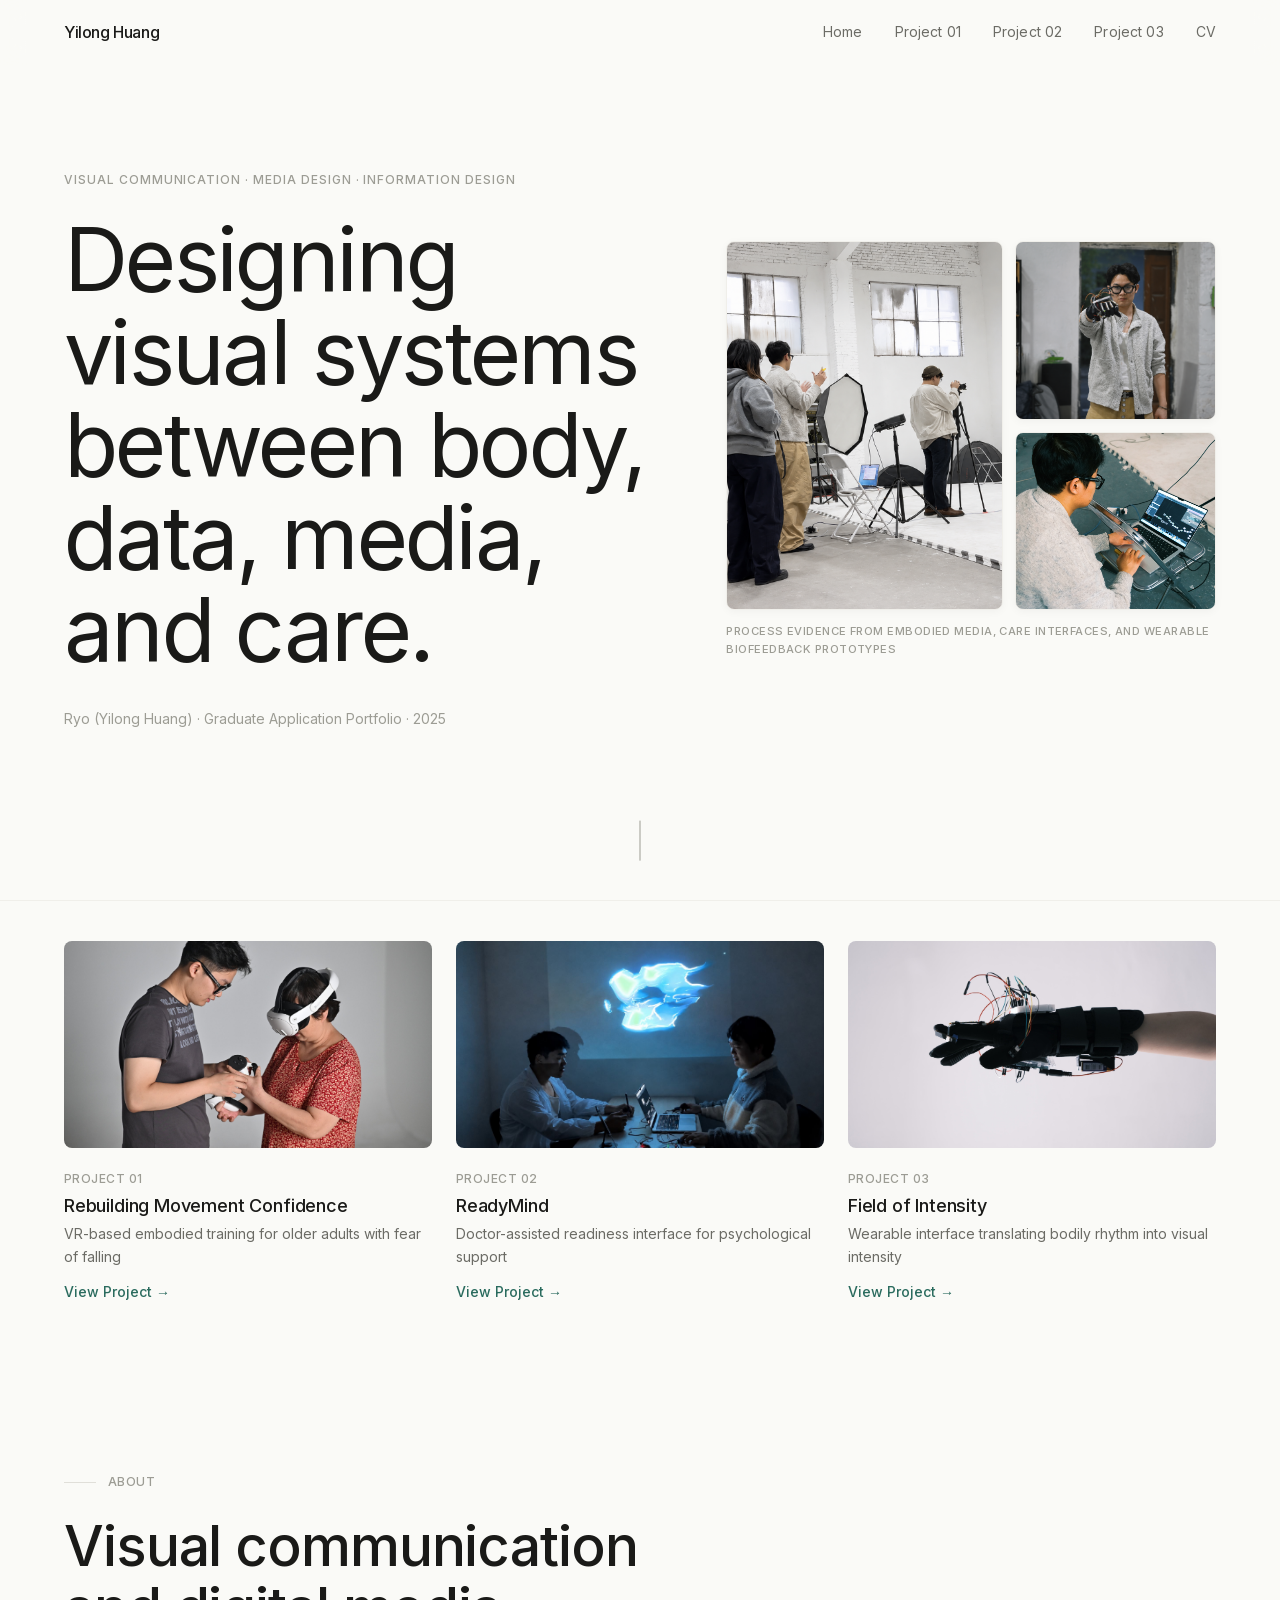
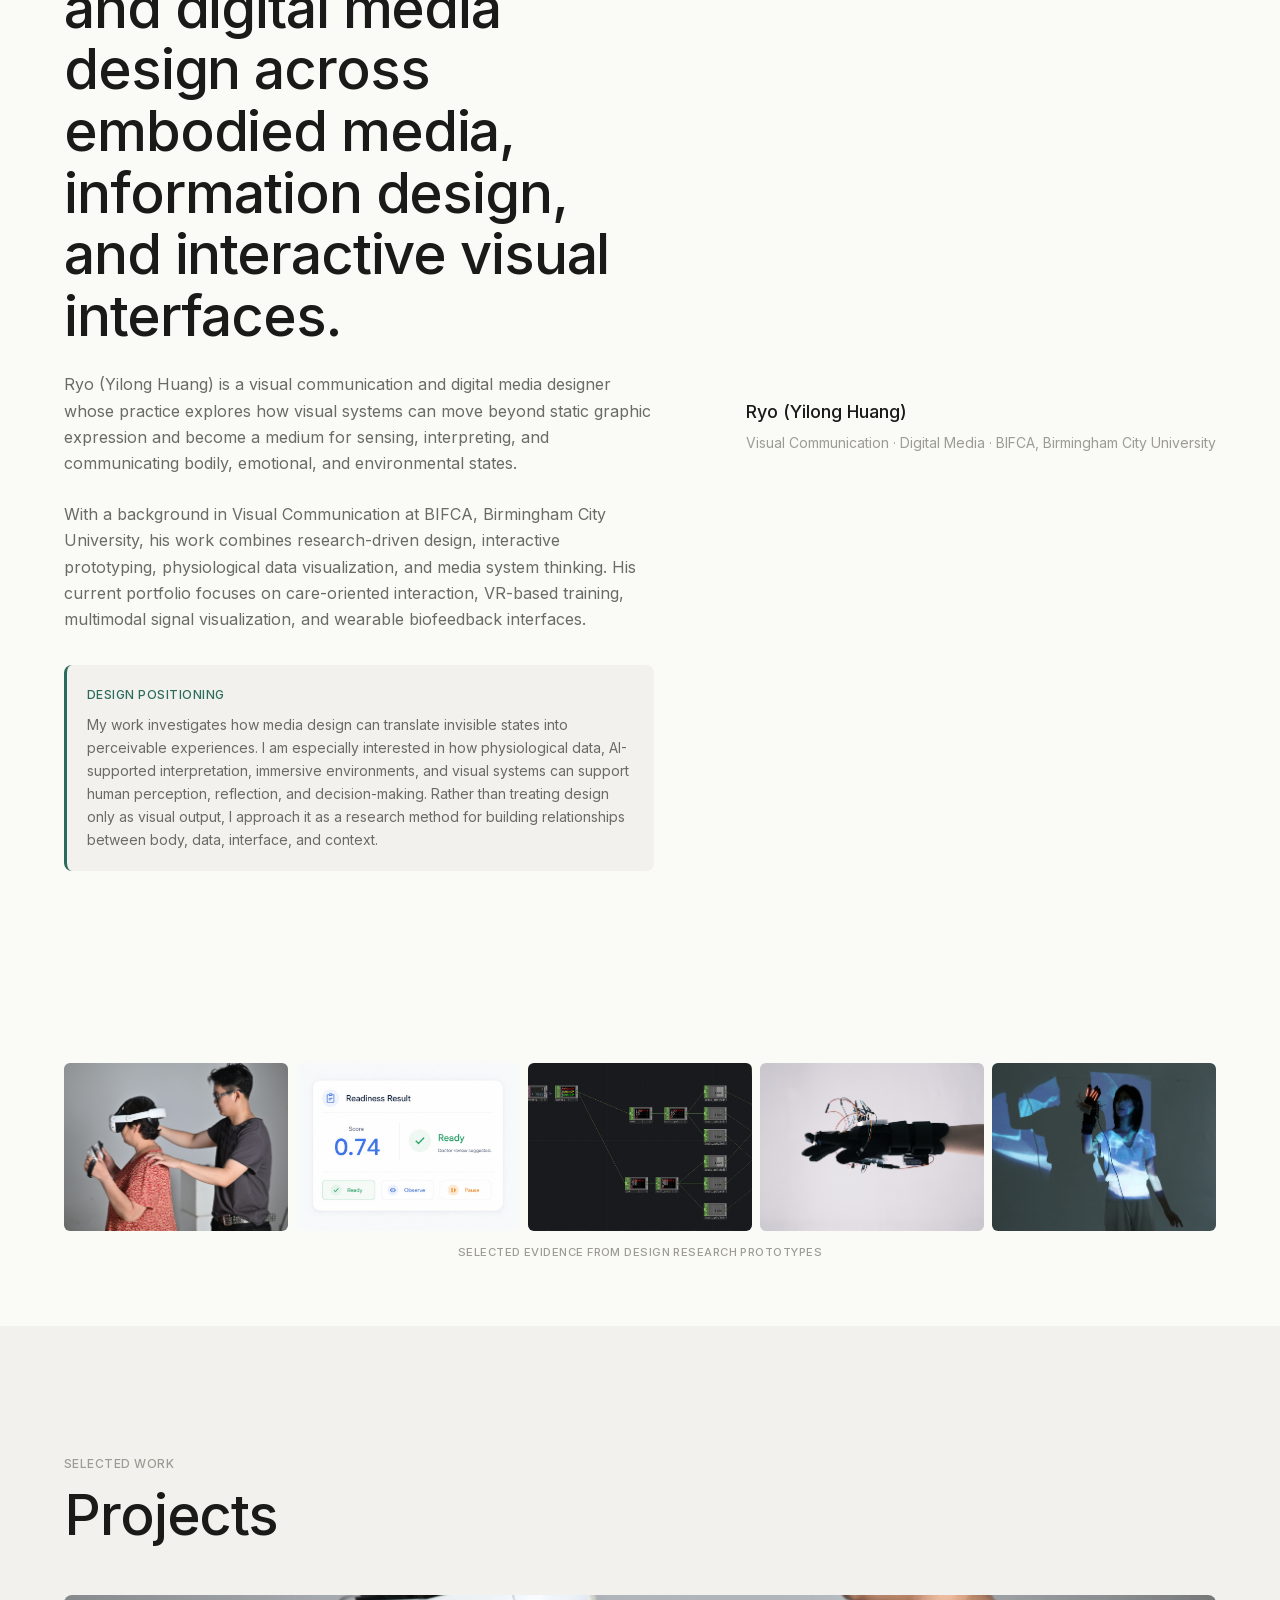
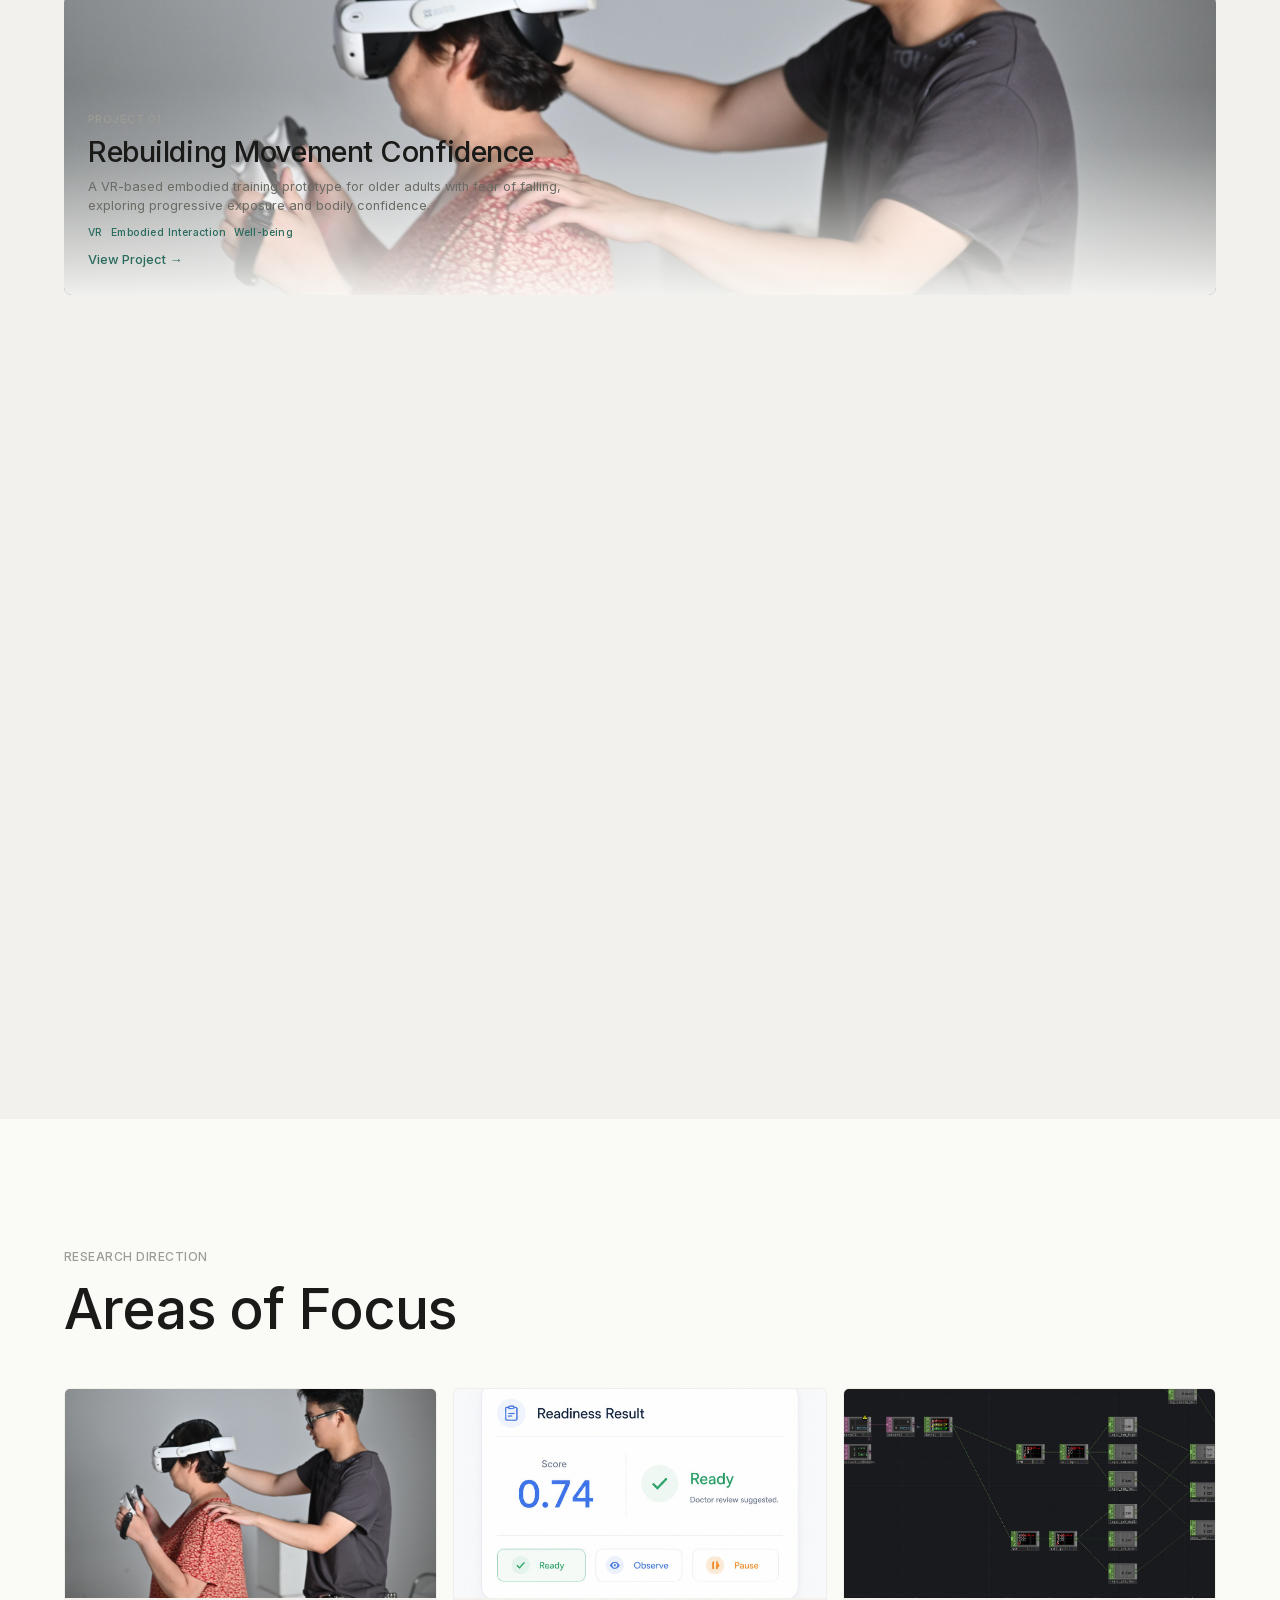
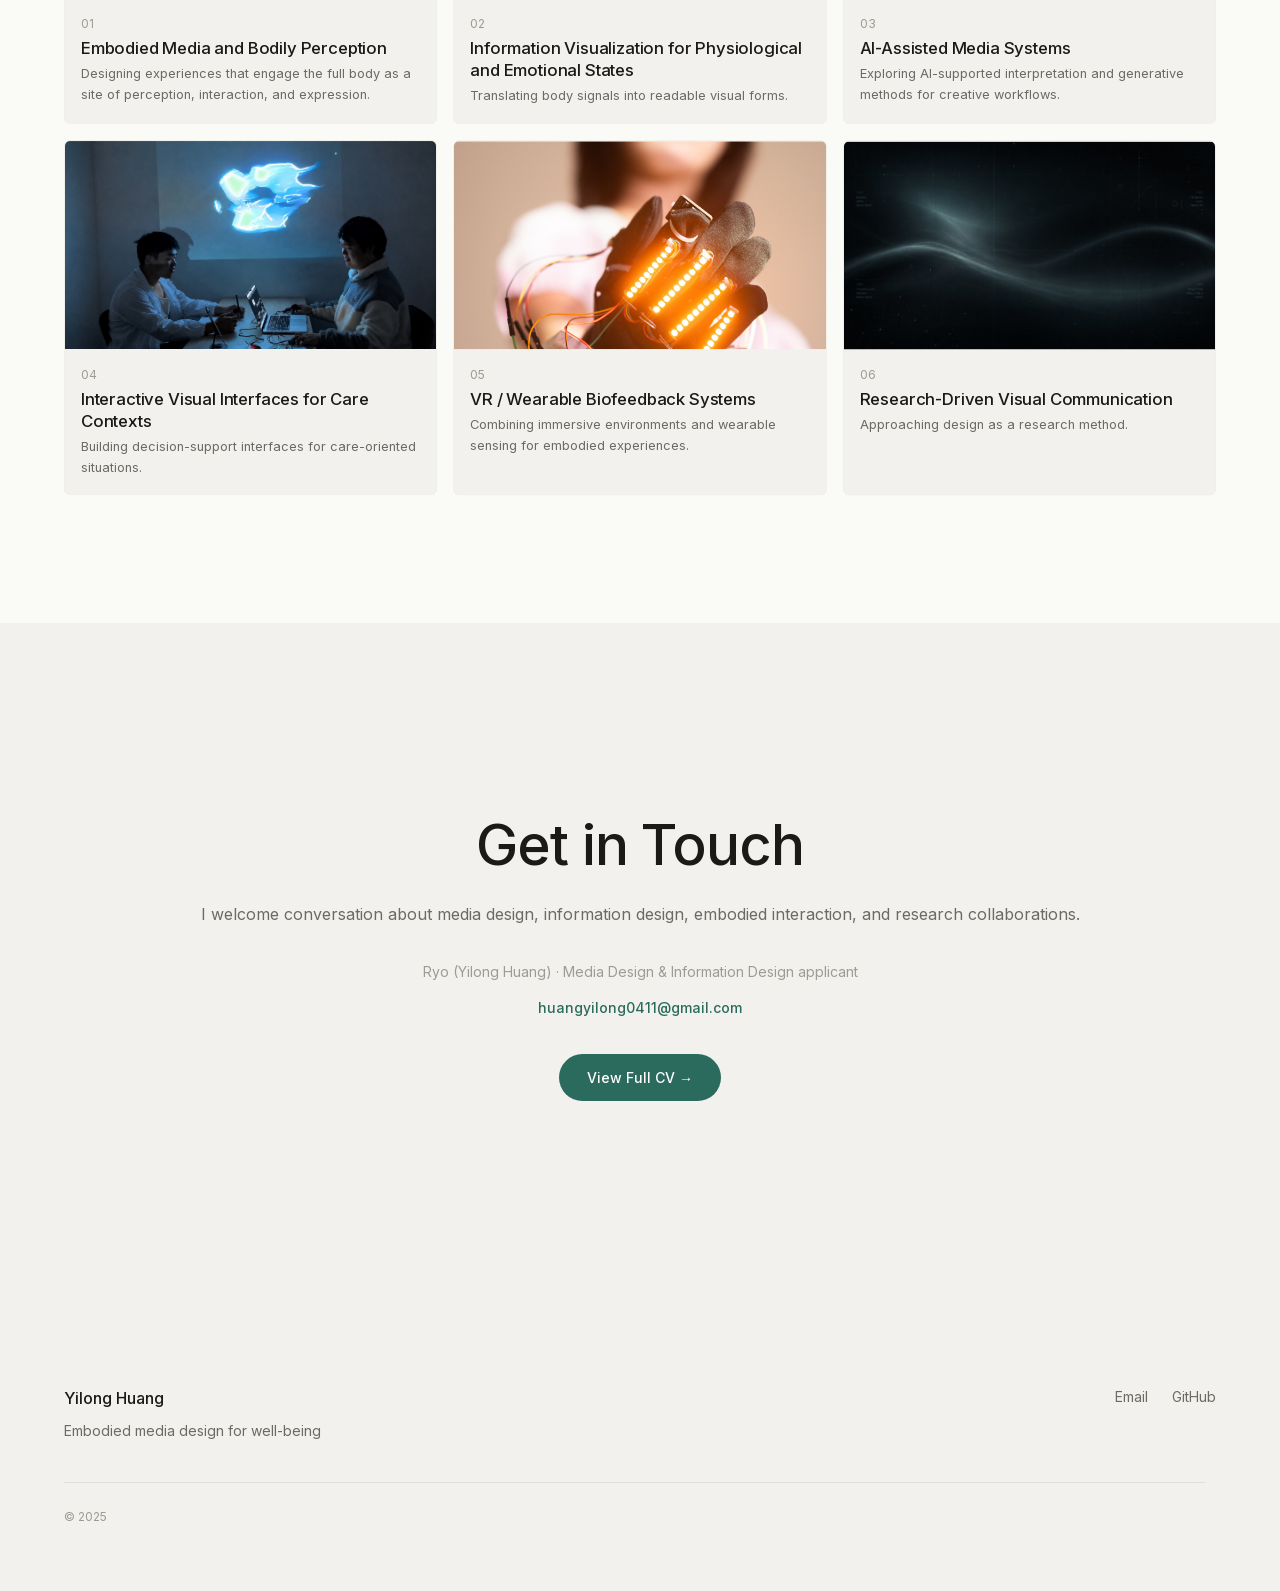
==== commit b7bfc300: "Fix submission blockers and remove placeholder traces" ====
--- a/index.html
+++ b/index.html
@@ -1 +1 @@
-<!DOCTYPE html><html lang="en" class="__variable_37ef13"><head><meta charset="utf-8"/><meta name="viewport" content="width=device-width, initial-scale=1"/><link rel="preload" href="/_next/static/media/e4af272ccee01ff0-s.p.woff2" as="font" crossorigin="" type="font/woff2"/><link rel="preload" as="image" href="/fof/hero-testing-headset.jpg"/><link rel="preload" as="image" href="/readymind/hero-use-session.jpg"/><link rel="preload" as="image" href="/foi/hero-glove.jpg"/><link rel="preload" as="image" href="/hero-portrait.jpg"/><link rel="preload" as="image" href="/fof/testing-setup.jpg"/><link rel="preload" as="image" href="/readymind/readiness-ready.jpg"/><link rel="preload" as="image" href="/readymind/td-network-full.jpg"/><link rel="preload" as="image" href="/foi/final-experience-full.jpg"/><link rel="stylesheet" href="/_next/static/css/71a646917b678b05.css" data-precedence="next"/><link rel="preload" as="script" fetchpriority="low" href="/_next/static/chunks/webpack-1b2c01f7b00f13eb.js"/><script src="/_next/static/chunks/fd9d1056-00bb33a35b5f8051.js" async=""></script><script src="/_next/static/chunks/23-e2f1394803d59ee6.js" async=""></script><script src="/_next/static/chunks/main-app-ce95c9a15005756d.js" async=""></script><script src="/_next/static/chunks/513-ec970bd23ad22028.js" async=""></script><script src="/_next/static/chunks/138-55f99c6cba132b13.js" async=""></script><script src="/_next/static/chunks/app/page-2688fe1ff0238f65.js" async=""></script><script src="/_next/static/chunks/app/layout-fcbd334778827611.js" async=""></script><title>[INSERT YOUR NAME] — KMD Application Portfolio</title><meta name="description" content="[INSERT YOUR DESCRIPTION — A brief description of your portfolio for KMD application]"/><meta name="author" content="[INSERT YOUR NAME]"/><meta property="og:title" content="[INSERT YOUR NAME] — KMD Application Portfolio"/><meta property="og:description" content="[INSERT YOUR DESCRIPTION — A brief description of your portfolio for KMD application]"/><meta property="og:type" content="website"/><meta name="twitter:card" content="summary"/><meta name="twitter:title" content="[INSERT YOUR NAME] — KMD Application Portfolio"/><meta name="twitter:description" content="[INSERT YOUR DESCRIPTION — A brief description of your portfolio for KMD application]"/><meta name="next-size-adjust"/><script src="/_next/static/chunks/polyfills-78c92fac7aa8fdd8.js" nomodule=""></script><script src="https://www.kimi.com/sdk-seed.js" defer=""></script></head><body class="__className_37ef13"><nav class="fixed top-0 left-0 right-0 z-50 transition-all duration-300" style="background-color:rgba(250, 250, 247, 0.6);backdrop-filter:blur(12px);-webkit-backdrop-filter:blur(12px);border-bottom:1px solid transparent"><div class="page-container flex items-center justify-between h-16"><a class="text-[1rem] font-medium tracking-tight" href="/" style="color:var(--text-primary)">Yilong Huang</a><div class="hidden md:flex items-center gap-8"><a class="relative text-[0.875rem] transition-colors duration-200 group" href="/" style="color:var(--text-primary);font-weight:500;letter-spacing:0.01em">Home<span class="absolute -bottom-1.5 left-1/2 -translate-x-1/2 w-1 h-1 rounded-full" style="background-color:var(--accent)"></span><span class="absolute -bottom-0.5 left-0 w-full h-px origin-left scale-x-0 group-hover:scale-x-100 transition-transform duration-300" style="background-color:var(--text-primary)"></span></a><a class="relative text-[0.875rem] transition-colors duration-200 group" href="/project-fof-vr" style="color:var(--text-secondary);font-weight:400;letter-spacing:0.01em">Project 01<span class="absolute -bottom-0.5 left-0 w-full h-px origin-left scale-x-0 group-hover:scale-x-100 transition-transform duration-300" style="background-color:var(--text-primary)"></span></a><a class="relative text-[0.875rem] transition-colors duration-200 group" href="/project-readymind" style="color:var(--text-secondary);font-weight:400;letter-spacing:0.01em">Project 02<span class="absolute -bottom-0.5 left-0 w-full h-px origin-left scale-x-0 group-hover:scale-x-100 transition-transform duration-300" style="background-color:var(--text-primary)"></span></a><a class="relative text-[0.875rem] transition-colors duration-200 group" href="/project-field-of-intensity" style="color:var(--text-secondary);font-weight:400;letter-spacing:0.01em">Project 03<span class="absolute -bottom-0.5 left-0 w-full h-px origin-left scale-x-0 group-hover:scale-x-100 transition-transform duration-300" style="background-color:var(--text-primary)"></span></a><a class="relative text-[0.875rem] transition-colors duration-200 group" href="/experiments" style="color:var(--text-secondary);font-weight:400;letter-spacing:0.01em">Experiments<span class="absolute -bottom-0.5 left-0 w-full h-px origin-left scale-x-0 group-hover:scale-x-100 transition-transform duration-300" style="background-color:var(--text-primary)"></span></a><a class="relative text-[0.875rem] transition-colors duration-200 group" href="/cv" style="color:var(--text-secondary);font-weight:400;letter-spacing:0.01em">CV<span class="absolute -bottom-0.5 left-0 w-full h-px origin-left scale-x-0 group-hover:scale-x-100 transition-transform duration-300" style="background-color:var(--text-primary)"></span></a></div><button class="md:hidden flex flex-col justify-center items-center w-6 h-6 gap-[6px]" aria-label="Toggle menu"><span class="block w-6 h-0.5 origin-center" style="background-color:var(--text-primary)"></span><span class="block w-6 h-0.5 origin-center" style="background-color:var(--text-primary)"></span></button></div></nav><main><section class="relative flex flex-col justify-center items-start min-h-[100dvh]" style="background-color:var(--bg-primary)"><div class="page-container w-full"><div class="flex flex-col lg:flex-row lg:items-center gap-12 lg:gap-16"><div class="lg:w-[55%]"><p class="text-[0.75rem] font-medium uppercase mb-6" style="color:var(--text-tertiary);letter-spacing:0.08em;opacity:0;transform:translateY(15px)">Visual Communication · Media Design · Information Design</p><h1 style="font-size:clamp(2.8rem, 7vw, 5.5rem);font-weight:400;letter-spacing:-0.03em;line-height:1.05;color:var(--text-primary);opacity:0;transform:translateY(40px)">Designing visual systems between body, data, media, and care.</h1><p class="mt-8 text-[0.875rem]" style="color:var(--text-tertiary);opacity:0">Ryo (Yilong Huang) · Graduate Application Portfolio · 2025</p></div><div class="lg:w-[45%]"><div style="opacity:0;transform:translateY(30px)"><div class="flex gap-3"><div class="w-[58%] overflow-hidden" style="border-radius:8px;border:1px solid var(--border-light);box-shadow:0 2px 8px rgba(0,0,0,0.04);opacity:0;transform:translateY(20px)"><img src="/hero-process-studio.png" alt="Design research studio — prototype testing and documentation" class="w-full h-full object-cover" style="aspect-ratio:3/4" loading="lazy"/></div><div class="w-[42%] flex flex-col gap-3"><div class="flex-1 overflow-hidden" style="border-radius:8px;border:1px solid var(--border-light);box-shadow:0 2px 8px rgba(0,0,0,0.04);opacity:0;transform:translateY(20px)"><img src="/hero-glove-portrait.png" alt="Ryo presenting the wearable glove prototype" class="w-full h-full object-cover" loading="lazy"/></div><div class="flex-1 overflow-hidden" style="border-radius:8px;border:1px solid var(--border-light);box-shadow:0 2px 8px rgba(0,0,0,0.04);opacity:0;transform:translateY(20px)"><img src="/hero-td-working.png" alt="Ryo working on TouchDesigner system in the studio" class="w-full h-full object-cover" loading="lazy"/></div></div></div><p class="mt-3 text-[0.7rem] font-medium tracking-[0.04em] uppercase" style="color:var(--text-tertiary);opacity:0">Process evidence from embodied media, care interfaces, and wearable biofeedback prototypes</p></div></div></div></div><div class="absolute bottom-10 left-1/2 -translate-x-1/2 flex flex-col items-center" style="opacity:0"><div class="w-px h-10" style="background-color:var(--text-tertiary)"></div></div></section><section style="background-color:var(--bg-primary);border-top:1px solid var(--border-light)"><div class="page-container py-10"><div class="grid grid-cols-1 md:grid-cols-2 lg:grid-cols-3 gap-6"><div class="" style="opacity:0;transform:translateY(30px)"><a class="group block" href="/project-fof-vr"><div class="overflow-hidden" style="border-radius:8px"><img src="/fof/hero-testing-headset.jpg" alt="Rebuilding Movement Confidence — VR training prototype" class="w-full h-auto object-cover" style="aspect-ratio:16/9"/></div><div class="mt-4"><span class="text-[0.75rem] font-medium tracking-[0.04em] uppercase" style="color:var(--text-tertiary)">Project 01</span><h3 class="mt-1 text-[1.125rem] font-medium tracking-[-0.01em] group-hover:underline" style="color:var(--text-primary);line-height:1.3">Rebuilding Movement Confidence</h3><p class="mt-1 text-[0.875rem]" style="color:var(--text-secondary)">VR-based embodied training for older adults with fear of falling</p><span class="inline-flex items-center gap-1 mt-3 text-[0.875rem] font-medium" style="color:var(--accent)">View Project <span class="inline-block">→</span></span></div></a></div><div class="" style="opacity:0;transform:translateY(30px)"><a class="group block" href="/project-readymind"><div class="overflow-hidden" style="border-radius:8px"><img src="/readymind/hero-use-session.jpg" alt="ReadyMind — Doctor-assisted emotional readiness interface" class="w-full h-auto object-cover" style="aspect-ratio:16/9"/></div><div class="mt-4"><span class="text-[0.75rem] font-medium tracking-[0.04em] uppercase" style="color:var(--text-tertiary)">Project 02</span><h3 class="mt-1 text-[1.125rem] font-medium tracking-[-0.01em] group-hover:underline" style="color:var(--text-primary);line-height:1.3">ReadyMind</h3><p class="mt-1 text-[0.875rem]" style="color:var(--text-secondary)">Doctor-assisted readiness interface for psychological support</p><span class="inline-flex items-center gap-1 mt-3 text-[0.875rem] font-medium" style="color:var(--accent)">View Project <span class="inline-block">→</span></span></div></a></div><div class="" style="opacity:0;transform:translateY(30px)"><a class="group block" href="/project-field-of-intensity"><div class="overflow-hidden" style="border-radius:8px"><img src="/foi/hero-glove.jpg" alt="Field of Intensity — wearable biofeedback interface" class="w-full h-auto object-cover" style="aspect-ratio:16/9"/></div><div class="mt-4"><span class="text-[0.75rem] font-medium tracking-[0.04em] uppercase" style="color:var(--text-tertiary)">Project 03</span><h3 class="mt-1 text-[1.125rem] font-medium tracking-[-0.01em] group-hover:underline" style="color:var(--text-primary);line-height:1.3">Field of Intensity</h3><p class="mt-1 text-[0.875rem]" style="color:var(--text-secondary)">Wearable interface translating bodily rhythm into visual intensity</p><span class="inline-flex items-center gap-1 mt-3 text-[0.875rem] font-medium" style="color:var(--accent)">View Project <span class="inline-block">→</span></span></div></a></div></div></div></section><section class="py-[var(--section-padding)]" style="background-color:var(--bg-primary)"><div class="page-container"><div class="flex flex-col lg:flex-row gap-12 lg:gap-20"><div class="lg:w-[55%] flex flex-col gap-6"><div class="" style="opacity:0;transform:translateY(30px)"><div class="flex items-center gap-3"><div class="w-8 h-px" style="background-color:var(--border);transform:scaleX(0);transform-origin:0% 50% 0"></div><span class="text-[0.75rem] font-medium uppercase" style="color:var(--text-tertiary);letter-spacing:0.04em">About</span></div></div><div class="" style="opacity:0;transform:translateY(30px)"><h2 style="font-size:clamp(2rem, 5vw, 3.5rem);font-weight:500;letter-spacing:-0.02em;line-height:1.1;color:var(--text-primary)">Visual communication and digital media design across embodied media, information design, and interactive visual interfaces.</h2></div><div class="" style="opacity:0;transform:translateY(30px)"><p style="color:var(--text-secondary)">Ryo (Yilong Huang) is a visual communication and digital media designer whose practice explores how visual systems can move beyond static graphic expression and become a medium for sensing, interpreting, and communicating bodily, emotional, and environmental states.</p></div><div class="" style="opacity:0;transform:translateY(30px)"><p style="color:var(--text-secondary)">With a background in Visual Communication at BIFCA, Birmingham City University, his work combines research-driven design, interactive prototyping, physiological data visualization, and media system thinking. His current portfolio focuses on care-oriented interaction, VR-based training, multimodal signal visualization, and wearable biofeedback interfaces.</p></div><div class="" style="opacity:0;transform:translateY(30px)"><div class="p-5 mt-2" style="background-color:var(--bg-secondary);border-radius:8px;border-left:3px solid var(--accent)"><p class="text-[0.75rem] font-medium tracking-[0.04em] uppercase mb-2" style="color:var(--accent)">Design Positioning</p><p class="text-[0.875rem] leading-[1.65]" style="color:var(--text-secondary)">My work investigates how media design can translate invisible states into perceivable experiences. I am especially interested in how physiological data, AI-supported interpretation, immersive environments, and visual systems can support human perception, reflection, and decision-making. Rather than treating design only as visual output, I approach it as a research method for building relationships between body, data, interface, and context.</p></div></div></div><div class="lg:w-[45%] flex flex-col items-start lg:items-end"><div class="w-full max-w-[380px]" style="clip-path:inset(100% 0 0 0)"><div class="overflow-hidden rounded-image"><div><img src="/hero-portrait.jpg" alt="Ryo (Yilong Huang) — Visual Communication and Digital Media Designer" class="w-full h-auto object-cover"/></div></div></div><div class="mt-4" style="opacity:0;transform:translateY(30px)"><p class="text-[1.125rem] font-medium" style="color:var(--text-primary)">Ryo (Yilong Huang)</p><p class="text-[0.875rem] mt-1" style="color:var(--text-tertiary)">Visual Communication · Digital Media · BIFCA, Birmingham City University</p></div></div></div></div></section><section style="background-color:var(--bg-primary);padding-top:var(--space-lg);padding-bottom:var(--space-lg)"><div class="page-container"><div class="flex flex-wrap gap-2"><div class="flex-1 min-w-[120px]" style="opacity:0;transform:translateY(30px)"><div class="overflow-hidden" style="border-radius:6px"><img src="/fof/testing-setup.jpg" alt="VR prototype testing with older adult participant" class="w-full h-auto object-cover" style="aspect-ratio:4/3"/></div></div><div class="flex-1 min-w-[120px]" style="opacity:0;transform:translateY(30px)"><div class="overflow-hidden" style="border-radius:6px"><img src="/readymind/readiness-ready.jpg" alt="Readiness interface showing Ready state" class="w-full h-auto object-cover" style="aspect-ratio:4/3"/></div></div><div class="flex-1 min-w-[120px]" style="opacity:0;transform:translateY(30px)"><div class="overflow-hidden" style="border-radius:6px"><img src="/readymind/td-network-full.jpg" alt="TouchDesigner system network showing data flow logic" class="w-full h-auto object-cover" style="aspect-ratio:4/3"/></div></div><div class="flex-1 min-w-[120px]" style="opacity:0;transform:translateY(30px)"><div class="overflow-hidden" style="border-radius:6px"><img src="/foi/hero-glove.jpg" alt="Wearable glove prototype with LED strips" class="w-full h-auto object-cover" style="aspect-ratio:4/3"/></div></div><div class="flex-1 min-w-[120px]" style="opacity:0;transform:translateY(30px)"><div class="overflow-hidden" style="border-radius:6px"><img src="/foi/final-experience-full.jpg" alt="Projected visual output in blue environment" class="w-full h-auto object-cover" style="aspect-ratio:4/3"/></div></div></div><p class="mt-3 text-[0.7rem] font-medium tracking-[0.04em] uppercase text-center" style="color:var(--text-tertiary)">Selected evidence from design research prototypes</p></div></section><section class="py-[var(--section-padding)]" style="background-color:var(--bg-secondary)"><div class="page-container"><div class="mb-12" style="opacity:0;transform:translateY(30px)"><span class="text-[0.75rem] font-medium uppercase block mb-3" style="color:var(--text-tertiary);letter-spacing:0.04em">Selected Work</span><h2 style="font-size:clamp(2rem, 5vw, 3.5rem);font-weight:500;letter-spacing:-0.02em;line-height:1.1;color:var(--text-primary)">Projects</h2></div><div class="" style="opacity:0;transform:translateY(50px)"><a class="group/card block rounded-lg overflow-hidden relative" href="/project-fof-vr" style="background-color:var(--bg-primary);min-height:300px"><div class="absolute inset-0 w-full h-full" style="opacity:0;transform:translateY(30px)"><div class="w-full h-full"><img src="/fof/testing-setup.jpg" alt="Rebuilding Movement Confidence — VR training prototype" class="w-full h-full object-cover" loading="lazy"/></div></div><div class="absolute inset-0" style="background:linear-gradient(to top, rgba(250,250,247,0.92) 0%, rgba(250,250,247,0.55) 25%, rgba(250,250,247,0.15) 50%, transparent 70%)"></div><div class="absolute bottom-0 left-0 right-0 p-5 sm:p-6"><div class="max-w-[520px]"><span class="text-[0.7rem] font-medium uppercase tracking-[0.04em]" style="color:var(--text-tertiary)">Project 01</span><h3 class="mt-1" style="font-size:clamp(1.3rem, 2.8vw, 1.8rem);font-weight:500;letter-spacing:-0.015em;line-height:1.2;color:var(--text-primary)">Rebuilding Movement Confidence</h3><p class="mt-2 text-[0.8rem] hidden sm:block" style="color:var(--text-secondary);line-height:1.5">A VR-based embodied training prototype for older adults with fear of falling, exploring progressive exposure and bodily confidence.</p><div class="flex flex-wrap gap-x-2 gap-y-1 mt-2"><span class="text-[0.65rem] font-medium" style="color:var(--accent);letter-spacing:0.04em">VR</span><span class="text-[0.65rem] font-medium" style="color:var(--accent);letter-spacing:0.04em">Embodied Interaction</span><span class="text-[0.65rem] font-medium" style="color:var(--accent);letter-spacing:0.04em">Well-being</span></div><span class="inline-flex items-center gap-1 mt-2 text-[0.8rem] font-medium" style="color:var(--accent)">View Project <span class="inline-block">→</span></span></div></div></a></div><div class="h-12"></div><div class="" style="opacity:0;transform:translateY(50px)"><a class="group/card block rounded-lg overflow-hidden relative" href="/project-readymind" style="background-color:var(--bg-primary);min-height:300px"><div class="absolute inset-0 w-full h-full" style="opacity:0;transform:translateY(30px)"><div class="w-full h-full"><img src="/readymind/hero-use-session.jpg" alt="ReadyMind doctor-assisted emotional readiness interface" class="w-full h-full object-cover" loading="lazy"/></div></div><div class="absolute inset-0" style="background:linear-gradient(to top, rgba(250,250,247,0.92) 0%, rgba(250,250,247,0.55) 25%, rgba(250,250,247,0.15) 50%, transparent 70%)"></div><div class="absolute bottom-0 left-0 right-0 p-5 sm:p-6"><div class="max-w-[520px]"><span class="text-[0.7rem] font-medium uppercase tracking-[0.04em]" style="color:var(--text-tertiary)">Project 02</span><h3 class="mt-1" style="font-size:clamp(1.3rem, 2.8vw, 1.8rem);font-weight:500;letter-spacing:-0.015em;line-height:1.2;color:var(--text-primary)">ReadyMind</h3><p class="mt-2 text-[0.8rem] hidden sm:block" style="color:var(--text-secondary);line-height:1.5">A doctor-assisted interface using multimodal physiological signals to support safer psychological support timing decisions.</p><div class="flex flex-wrap gap-x-2 gap-y-1 mt-2"><span class="text-[0.65rem] font-medium" style="color:var(--accent);letter-spacing:0.04em">Readiness Visualization</span><span class="text-[0.65rem] font-medium" style="color:var(--accent);letter-spacing:0.04em">Multimodal Signals</span><span class="text-[0.65rem] font-medium" style="color:var(--accent);letter-spacing:0.04em">Care Interface</span></div><span class="inline-flex items-center gap-1 mt-2 text-[0.8rem] font-medium" style="color:var(--accent)">View Project <span class="inline-block">→</span></span></div></div></a></div><div class="h-12"></div><div class="" style="opacity:0;transform:translateY(50px)"><a class="group/card block rounded-lg overflow-hidden relative" href="/project-field-of-intensity" style="background-color:var(--bg-primary);min-height:300px"><div class="absolute inset-0 w-full h-full" style="opacity:0;transform:translateY(30px)"><div class="w-full h-full"><img src="/foi/hero-glove.jpg" alt="Field of Intensity — wearable glove prototype with LED and pulse sensor" class="w-full h-full object-cover" loading="lazy"/></div></div><div class="absolute inset-0" style="background:linear-gradient(to top, rgba(250,250,247,0.92) 0%, rgba(250,250,247,0.55) 25%, rgba(250,250,247,0.15) 50%, transparent 70%)"></div><div class="absolute bottom-0 left-0 right-0 p-5 sm:p-6"><div class="max-w-[520px]"><span class="text-[0.7rem] font-medium uppercase tracking-[0.04em]" style="color:var(--text-tertiary)">Project 03</span><h3 class="mt-1" style="font-size:clamp(1.3rem, 2.8vw, 1.8rem);font-weight:500;letter-spacing:-0.015em;line-height:1.2;color:var(--text-primary)">Field of Intensity</h3><p class="mt-2 text-[0.8rem] hidden sm:block" style="color:var(--text-secondary);line-height:1.5">A wearable biofeedback interface translating bodily rhythm into light, vibration, projection and spatial atmosphere.</p><div class="flex flex-wrap gap-x-2 gap-y-1 mt-2"><span class="text-[0.65rem] font-medium" style="color:var(--accent);letter-spacing:0.04em">Wearable Interface</span><span class="text-[0.65rem] font-medium" style="color:var(--accent);letter-spacing:0.04em">Biofeedback</span><span class="text-[0.65rem] font-medium" style="color:var(--accent);letter-spacing:0.04em">Projection</span><span class="text-[0.65rem] font-medium" style="color:var(--accent);letter-spacing:0.04em">Embodied Media</span></div><span class="inline-flex items-center gap-1 mt-2 text-[0.8rem] font-medium" style="color:var(--accent)">View Project <span class="inline-block">→</span></span></div></div></a></div></div></section><section class="py-[var(--section-padding)]" style="background-color:var(--bg-primary)"><div class="page-container max-w-[900px]"><div class="mb-12" style="opacity:0;transform:translateY(30px)"><span class="text-[0.75rem] font-medium uppercase block mb-3" style="color:var(--text-tertiary);letter-spacing:0.04em">Research Direction</span><h2 style="font-size:clamp(2rem, 5vw, 3.5rem);font-weight:500;letter-spacing:-0.02em;line-height:1.1;color:var(--text-primary)">Areas of Focus</h2></div><div class="grid grid-cols-1 md:grid-cols-2 lg:grid-cols-3 gap-4"><div class="" style="opacity:0;transform:translateY(30px)"><div class="rounded-card-sm border transition-all duration-300 h-full overflow-hidden" style="background-color:var(--bg-secondary);border-color:var(--border-light)"><div class="overflow-hidden" style="aspect-ratio:16/9;background-color:var(--bg-primary)"><img src="/fof/testing-setup.jpg" alt="VR testing with older adult participant" class="w-full h-full object-cover" loading="lazy"/></div><div class="p-4"><span class="text-[0.75rem] block mb-1" style="color:var(--text-tertiary)">01</span><h4 class="text-[1.05rem] font-medium mb-1" style="color:var(--text-primary);letter-spacing:-0.01em;line-height:1.3">Embodied Media and Bodily Perception</h4><p class="text-[0.8rem] leading-relaxed" style="color:var(--text-secondary)">Designing experiences that engage the full body as a site of perception, interaction, and expression.</p></div></div></div><div class="" style="opacity:0;transform:translateY(30px)"><div class="rounded-card-sm border transition-all duration-300 h-full overflow-hidden" style="background-color:var(--bg-secondary);border-color:var(--border-light)"><div class="overflow-hidden" style="aspect-ratio:16/9;background-color:var(--bg-primary)"><img src="/readymind/readiness-ready.jpg" alt="Readiness interface showing Ready state" class="w-full h-full object-cover" loading="lazy"/></div><div class="p-4"><span class="text-[0.75rem] block mb-1" style="color:var(--text-tertiary)">02</span><h4 class="text-[1.05rem] font-medium mb-1" style="color:var(--text-primary);letter-spacing:-0.01em;line-height:1.3">Information Visualization for Physiological and Emotional States</h4><p class="text-[0.8rem] leading-relaxed" style="color:var(--text-secondary)">Translating body signals into readable visual forms.</p></div></div></div><div class="" style="opacity:0;transform:translateY(30px)"><div class="rounded-card-sm border transition-all duration-300 h-full overflow-hidden" style="background-color:var(--bg-secondary);border-color:var(--border-light)"><div class="overflow-hidden" style="aspect-ratio:16/9;background-color:var(--bg-primary)"><img src="/readymind/td-network-full.jpg" alt="TouchDesigner network showing system logic" class="w-full h-full object-cover" loading="lazy"/></div><div class="p-4"><span class="text-[0.75rem] block mb-1" style="color:var(--text-tertiary)">03</span><h4 class="text-[1.05rem] font-medium mb-1" style="color:var(--text-primary);letter-spacing:-0.01em;line-height:1.3">AI-Assisted Media Systems</h4><p class="text-[0.8rem] leading-relaxed" style="color:var(--text-secondary)">Exploring AI-supported interpretation and generative methods for creative workflows.</p></div></div></div><div class="" style="opacity:0;transform:translateY(30px)"><div class="rounded-card-sm border transition-all duration-300 h-full overflow-hidden" style="background-color:var(--bg-secondary);border-color:var(--border-light)"><div class="overflow-hidden" style="aspect-ratio:16/9;background-color:var(--bg-primary)"><img src="/readymind/hero-use-session.jpg" alt="Doctor-assisted testing session" class="w-full h-full object-cover" loading="lazy"/></div><div class="p-4"><span class="text-[0.75rem] block mb-1" style="color:var(--text-tertiary)">04</span><h4 class="text-[1.05rem] font-medium mb-1" style="color:var(--text-primary);letter-spacing:-0.01em;line-height:1.3">Interactive Visual Interfaces for Care Contexts</h4><p class="text-[0.8rem] leading-relaxed" style="color:var(--text-secondary)">Building decision-support interfaces for care-oriented situations.</p></div></div></div><div class="" style="opacity:0;transform:translateY(30px)"><div class="rounded-card-sm border transition-all duration-300 h-full overflow-hidden" style="background-color:var(--bg-secondary);border-color:var(--border-light)"><div class="overflow-hidden" style="aspect-ratio:16/9;background-color:var(--bg-primary)"><img src="/foi/glove-led-orange.jpg" alt="Wearable LED glove prototype" class="w-full h-full object-cover" loading="lazy"/></div><div class="p-4"><span class="text-[0.75rem] block mb-1" style="color:var(--text-tertiary)">05</span><h4 class="text-[1.05rem] font-medium mb-1" style="color:var(--text-primary);letter-spacing:-0.01em;line-height:1.3">VR / Wearable Biofeedback Systems</h4><p class="text-[0.8rem] leading-relaxed" style="color:var(--text-secondary)">Combining immersive environments and wearable sensing for embodied experiences.</p></div></div></div><div class="" style="opacity:0;transform:translateY(30px)"><div class="rounded-card-sm border transition-all duration-300 h-full overflow-hidden" style="background-color:var(--bg-secondary);border-color:var(--border-light)"><div class="overflow-hidden" style="aspect-ratio:16/9;background-color:var(--bg-primary)"><img src="/foi/system-interface.jpg" alt="System interface diagram" class="w-full h-full object-cover" loading="lazy"/></div><div class="p-4"><span class="text-[0.75rem] block mb-1" style="color:var(--text-tertiary)">06</span><h4 class="text-[1.05rem] font-medium mb-1" style="color:var(--text-primary);letter-spacing:-0.01em;line-height:1.3">Research-Driven Visual Communication</h4><p class="text-[0.8rem] leading-relaxed" style="color:var(--text-secondary)">Approaching design as a research method.</p></div></div></div></div></div></section><section class="py-[var(--space-3xl)]" style="background-color:var(--bg-secondary)"><div class="page-container max-w-[640px] text-center"><div class="" style="opacity:0;transform:translateY(30px)"><h2 style="font-size:clamp(2rem, 5vw, 3.5rem);font-weight:500;letter-spacing:-0.02em;line-height:1.1;color:var(--text-primary)">Get in Touch</h2></div><div class="" style="opacity:0;transform:translateY(30px)"><p class="mt-6" style="color:var(--text-secondary)">I welcome conversation about media design, information design, embodied interaction, and research collaborations.</p></div><div class="" style="opacity:0;transform:translateY(30px)"><div class="mt-8 flex flex-col items-center gap-3"><p class="text-[0.875rem]" style="color:var(--text-tertiary)">Ryo (Yilong Huang) · Media Design &amp; Information Design applicant</p><a class="text-[0.875rem] font-medium transition-all duration-200 hover:underline" href="/cdn-cgi/l/email-protection#5b332e3a353c22323734353c6b6f6a6a1b3c363a323775383436" style="color:var(--accent)"><span class="__cf_email__" data-cfemail="8de5f8ece3eaf4e4e1e2e3eabdb9bcbccdeae0ece4e1a3eee2e0">[email&#160;protected]</span></a></div></div><div class="" style="opacity:0;transform:translateY(30px)"><div class="mt-8 inline-block" style="transform:scale(0.98)"><a class="inline-flex items-center gap-2 px-7 py-3 text-[0.875rem] font-medium text-white rounded-full transition-all duration-200" href="/cv" style="background-color:var(--accent)">View Full CV →</a></div></div></div></section></main><footer style="background-color:var(--bg-secondary);padding-top:var(--space-xl);padding-bottom:var(--space-lg)"><div class="page-container"><div class="" style="opacity:0;transform:translateY(30px)"><div class="flex flex-col lg:flex-row lg:items-start lg:justify-between gap-8 lg:gap-16"><div class="flex flex-col gap-2"><p class="text-[1rem] font-medium" style="color:var(--text-primary)">Yilong Huang</p><p class="text-[0.875rem]" style="color:var(--text-secondary)">Embodied media design for well-being</p></div><div class="flex items-center gap-6"><a class="text-[0.875rem] transition-colors duration-200 hover:underline" href="/cdn-cgi/l/email-protection#adf6e4e3fee8fff98df4e2f8ff8de8e0ece4e1f0" rel="noopener noreferrer" style="color:var(--text-secondary)" target="_blank">Email</a><a class="text-[0.875rem] transition-colors duration-200 hover:underline" href="[INSERT YOUR GITHUB URL]" rel="noopener noreferrer" style="color:var(--text-secondary)" target="_blank">GitHub</a><a class="text-[0.875rem] transition-colors duration-200 hover:underline" href="[INSERT YOUR LINKEDIN URL]" rel="noopener noreferrer" style="color:var(--text-secondary)" target="_blank">LinkedIn</a></div></div></div><div class="w-full h-px mt-10 mb-6" style="background-color:var(--border);transform:scaleX(0);transform-origin:0% 50% 0"></div><div class="" style="opacity:0;transform:translateY(30px)"><p class="text-[0.75rem]" style="color:var(--text-tertiary)">© 2025</p></div></div></footer><script data-cfasync="false" src="/cdn-cgi/scripts/5c5dd728/cloudflare-static/email-decode.min.js"></script><script src="/_next/static/chunks/webpack-1b2c01f7b00f13eb.js" async=""></script><script>(self.__next_f=self.__next_f||[]).push([0]);self.__next_f.push([2,null])</script><script>self.__next_f.push([1,"1:HL[\"/_next/static/media/e4af272ccee01ff0-s.p.woff2\",\"font\",{\"crossOrigin\":\"\",\"type\":\"font/woff2\"}]\n2:HL[\"/_next/static/css/71a646917b678b05.css\",\"style\"]\n"])</script><script>self.__next_f.push([1,"3:I[5751,[],\"\"]\n5:I[6513,[],\"ClientPageRoot\"]\n6:I[8212,[\"513\",\"static/chunks/513-ec970bd23ad22028.js\",\"138\",\"static/chunks/138-55f99c6cba132b13.js\",\"931\",\"static/chunks/app/page-2688fe1ff0238f65.js\"],\"default\"]\n7:I[6249,[\"513\",\"static/chunks/513-ec970bd23ad22028.js\",\"138\",\"static/chunks/138-55f99c6cba132b13.js\",\"185\",\"static/chunks/app/layout-fcbd334778827611.js\"],\"default\"]\n8:I[9275,[],\"\"]\n9:I[1343,[],\"\"]\na:I[9966,[\"513\",\"static/chunks/513-ec970bd23ad22028.js\",\"138\",\"static/chunks/138-55f99c6cba132b13.js\",\"185\",\"static/chunks/app/layout-fcbd334778827611.js\"],\"default\"]\nc:I[6130,[],\"\"]\nd:[]\n"])</script><script>self.__next_f.push([1,"0:[[[\"$\",\"link\",\"0\",{\"rel\":\"stylesheet\",\"href\":\"/_next/static/css/71a646917b678b05.css\",\"precedence\":\"next\",\"crossOrigin\":\"$undefined\"}]],[\"$\",\"$L3\",null,{\"buildId\":\"kPNJKm3Ej8O-nWjQXl5Xx\",\"assetPrefix\":\"\",\"initialCanonicalUrl\":\"/\",\"initialTree\":[\"\",{\"children\":[\"__PAGE__\",{}]},\"$undefined\",\"$undefined\",true],\"initialSeedData\":[\"\",{\"children\":[\"__PAGE__\",{},[[\"$L4\",[\"$\",\"$L5\",null,{\"props\":{\"params\":{},\"searchParams\":{}},\"Component\":\"$6\"}]],null],null]},[[\"$\",\"html\",null,{\"lang\":\"en\",\"className\":\"__variable_37ef13\",\"children\":[\"$\",\"body\",null,{\"className\":\"__className_37ef13\",\"children\":[[\"$\",\"$L7\",null,{}],[\"$\",\"main\",null,{\"children\":[\"$\",\"$L8\",null,{\"parallelRouterKey\":\"children\",\"segmentPath\":[\"children\"],\"error\":\"$undefined\",\"errorStyles\":\"$undefined\",\"errorScripts\":\"$undefined\",\"template\":[\"$\",\"$L9\",null,{}],\"templateStyles\":\"$undefined\",\"templateScripts\":\"$undefined\",\"notFound\":[[\"$\",\"title\",null,{\"children\":\"404: This page could not be found.\"}],[\"$\",\"div\",null,{\"style\":{\"fontFamily\":\"system-ui,\\\"Segoe UI\\\",Roboto,Helvetica,Arial,sans-serif,\\\"Apple Color Emoji\\\",\\\"Segoe UI Emoji\\\"\",\"height\":\"100vh\",\"textAlign\":\"center\",\"display\":\"flex\",\"flexDirection\":\"column\",\"alignItems\":\"center\",\"justifyContent\":\"center\"},\"children\":[\"$\",\"div\",null,{\"children\":[[\"$\",\"style\",null,{\"dangerouslySetInnerHTML\":{\"__html\":\"body{color:#000;background:#fff;margin:0}.next-error-h1{border-right:1px solid rgba(0,0,0,.3)}@media (prefers-color-scheme:dark){body{color:#fff;background:#000}.next-error-h1{border-right:1px solid rgba(255,255,255,.3)}}\"}}],[\"$\",\"h1\",null,{\"className\":\"next-error-h1\",\"style\":{\"display\":\"inline-block\",\"margin\":\"0 20px 0 0\",\"padding\":\"0 23px 0 0\",\"fontSize\":24,\"fontWeight\":500,\"verticalAlign\":\"top\",\"lineHeight\":\"49px\"},\"children\":\"404\"}],[\"$\",\"div\",null,{\"style\":{\"display\":\"inline-block\"},\"children\":[\"$\",\"h2\",null,{\"style\":{\"fontSize\":14,\"fontWeight\":400,\"lineHeight\":\"49px\",\"margin\":0},\"children\":\"This page could not be found.\"}]}]]}]}]],\"notFoundStyles\":[],\"styles\":null}]}],[\"$\",\"$La\",null,{}]]}]}],null],null],\"couldBeIntercepted\":false,\"initialHead\":[false,\"$Lb\"],\"globalErrorComponent\":\"$c\",\"missingSlots\":\"$Wd\"}]]\n"])</script><script>self.__next_f.push([1,"b:[[\"$\",\"meta\",\"0\",{\"name\":\"viewport\",\"content\":\"width=device-width, initial-scale=1\"}],[\"$\",\"meta\",\"1\",{\"charSet\":\"utf-8\"}],[\"$\",\"title\",\"2\",{\"children\":\"[INSERT YOUR NAME] — KMD Application Portfolio\"}],[\"$\",\"meta\",\"3\",{\"name\":\"description\",\"content\":\"[INSERT YOUR DESCRIPTION — A brief description of your portfolio for KMD application]\"}],[\"$\",\"meta\",\"4\",{\"name\":\"author\",\"content\":\"[INSERT YOUR NAME]\"}],[\"$\",\"meta\",\"5\",{\"property\":\"og:title\",\"content\":\"[INSERT YOUR NAME] — KMD Application Portfolio\"}],[\"$\",\"meta\",\"6\",{\"property\":\"og:description\",\"content\":\"[INSERT YOUR DESCRIPTION — A brief description of your portfolio for KMD application]\"}],[\"$\",\"meta\",\"7\",{\"property\":\"og:type\",\"content\":\"website\"}],[\"$\",\"meta\",\"8\",{\"name\":\"twitter:card\",\"content\":\"summary\"}],[\"$\",\"meta\",\"9\",{\"name\":\"twitter:title\",\"content\":\"[INSERT YOUR NAME] — KMD Application Portfolio\"}],[\"$\",\"meta\",\"10\",{\"name\":\"twitter:description\",\"content\":\"[INSERT YOUR DESCRIPTION — A brief description of your portfolio for KMD application]\"}],[\"$\",\"meta\",\"11\",{\"name\":\"next-size-adjust\"}]]\n4:null\n"])</script></body></html>+<!DOCTYPE html><html lang="en" class="__variable_37ef13"><head><meta charset="utf-8"/><meta name="viewport" content="width=device-width, initial-scale=1"/><link rel="preload" href="/_next/static/media/e4af272ccee01ff0-s.p.woff2" as="font" crossorigin="" type="font/woff2"/><link rel="preload" as="image" href="/fof/hero-testing-headset.jpg"/><link rel="preload" as="image" href="/readymind/hero-use-session.jpg"/><link rel="preload" as="image" href="/foi/hero-glove.jpg"/><link rel="preload" as="image" href="/hero-portrait.jpg"/><link rel="preload" as="image" href="/fof/testing-setup.jpg"/><link rel="preload" as="image" href="/readymind/readiness-ready.jpg"/><link rel="preload" as="image" href="/readymind/td-network-full.jpg"/><link rel="preload" as="image" href="/foi/final-experience-full.jpg"/><link rel="stylesheet" href="/_next/static/css/71a646917b678b05.css" data-precedence="next"/><link rel="preload" as="script" fetchpriority="low" href="/_next/static/chunks/webpack-1b2c01f7b00f13eb.js"/><script src="/_next/static/chunks/fd9d1056-00bb33a35b5f8051.js" async=""></script><script src="/_next/static/chunks/23-e2f1394803d59ee6.js" async=""></script><script src="/_next/static/chunks/main-app-ce95c9a15005756d.js" async=""></script><script src="/_next/static/chunks/513-ec970bd23ad22028.js" async=""></script><script src="/_next/static/chunks/138-55f99c6cba132b13.js" async=""></script><script src="/_next/static/chunks/app/page-2688fe1ff0238f65.js" async=""></script><script src="/_next/static/chunks/app/layout-fcbd334778827611.js" async=""></script><title>Yilong Huang — Graduate Application Portfolio</title><meta name="description" content="Design research portfolio of Ryo (Yilong Huang): embodied media, care interfaces, and wearable biofeedback prototypes."/><meta name="author" content="Yilong Huang"/><meta property="og:title" content="Yilong Huang — Graduate Application Portfolio"/><meta property="og:description" content="Design research portfolio of Ryo (Yilong Huang): embodied media, care interfaces, and wearable biofeedback prototypes."/><meta property="og:type" content="website"/><meta name="twitter:card" content="summary"/><meta name="twitter:title" content="Yilong Huang — Graduate Application Portfolio"/><meta name="twitter:description" content="Design research portfolio of Ryo (Yilong Huang): embodied media, care interfaces, and wearable biofeedback prototypes."/><meta name="next-size-adjust"/><script src="/_next/static/chunks/polyfills-78c92fac7aa8fdd8.js" nomodule=""></script></head><body class="__className_37ef13"><nav class="fixed top-0 left-0 right-0 z-50 transition-all duration-300" style="background-color:rgba(250, 250, 247, 0.6);backdrop-filter:blur(12px);-webkit-backdrop-filter:blur(12px);border-bottom:1px solid transparent"><div class="page-container flex items-center justify-between h-16"><a class="text-[1rem] font-medium tracking-tight" href="/" style="color:var(--text-primary)">Yilong Huang</a><div class="hidden md:flex items-center gap-8"><a class="relative text-[0.875rem] transition-colors duration-200 group" href="/" style="color:var(--text-primary);font-weight:500;letter-spacing:0.01em">Home<span class="absolute -bottom-1.5 left-1/2 -translate-x-1/2 w-1 h-1 rounded-full" style="background-color:var(--accent)"></span><span class="absolute -bottom-0.5 left-0 w-full h-px origin-left scale-x-0 group-hover:scale-x-100 transition-transform duration-300" style="background-color:var(--text-primary)"></span></a><a class="relative text-[0.875rem] transition-colors duration-200 group" href="/project-fof-vr" style="color:var(--text-secondary);font-weight:400;letter-spacing:0.01em">Project 01<span class="absolute -bottom-0.5 left-0 w-full h-px origin-left scale-x-0 group-hover:scale-x-100 transition-transform duration-300" style="background-color:var(--text-primary)"></span></a><a class="relative text-[0.875rem] transition-colors duration-200 group" href="/project-readymind" style="color:var(--text-secondary);font-weight:400;letter-spacing:0.01em">Project 02<span class="absolute -bottom-0.5 left-0 w-full h-px origin-left scale-x-0 group-hover:scale-x-100 transition-transform duration-300" style="background-color:var(--text-primary)"></span></a><a class="relative text-[0.875rem] transition-colors duration-200 group" href="/project-field-of-intensity" style="color:var(--text-secondary);font-weight:400;letter-spacing:0.01em">Project 03<span class="absolute -bottom-0.5 left-0 w-full h-px origin-left scale-x-0 group-hover:scale-x-100 transition-transform duration-300" style="background-color:var(--text-primary)"></span></a><a class="relative text-[0.875rem] transition-colors duration-200 group" href="/experiments" style="color:var(--text-secondary);font-weight:400;letter-spacing:0.01em">Experiments<span class="absolute -bottom-0.5 left-0 w-full h-px origin-left scale-x-0 group-hover:scale-x-100 transition-transform duration-300" style="background-color:var(--text-primary)"></span></a><a class="relative text-[0.875rem] transition-colors duration-200 group" href="/cv" style="color:var(--text-secondary);font-weight:400;letter-spacing:0.01em">CV<span class="absolute -bottom-0.5 left-0 w-full h-px origin-left scale-x-0 group-hover:scale-x-100 transition-transform duration-300" style="background-color:var(--text-primary)"></span></a></div><button class="md:hidden flex flex-col justify-center items-center w-6 h-6 gap-[6px]" aria-label="Toggle menu"><span class="block w-6 h-0.5 origin-center" style="background-color:var(--text-primary)"></span><span class="block w-6 h-0.5 origin-center" style="background-color:var(--text-primary)"></span></button></div></nav><main><section class="relative flex flex-col justify-center items-start min-h-[100dvh]" style="background-color:var(--bg-primary)"><div class="page-container w-full"><div class="flex flex-col lg:flex-row lg:items-center gap-12 lg:gap-16"><div class="lg:w-[55%]"><p class="text-[0.75rem] font-medium uppercase mb-6" style="color:var(--text-tertiary);letter-spacing:0.08em;opacity:0;transform:translateY(15px)">Visual Communication · Media Design · Information Design</p><h1 style="font-size:clamp(2.8rem, 7vw, 5.5rem);font-weight:400;letter-spacing:-0.03em;line-height:1.05;color:var(--text-primary);opacity:0;transform:translateY(40px)">Designing visual systems between body, data, media, and care.</h1><p class="mt-8 text-[0.875rem]" style="color:var(--text-tertiary);opacity:0">Ryo (Yilong Huang) · Graduate Application Portfolio · 2025</p></div><div class="lg:w-[45%]"><div style="opacity:0;transform:translateY(30px)"><div class="flex gap-3"><div class="w-[58%] overflow-hidden" style="border-radius:8px;border:1px solid var(--border-light);box-shadow:0 2px 8px rgba(0,0,0,0.04);opacity:0;transform:translateY(20px)"><img src="/hero-process-studio.png" alt="Design research studio — prototype testing and documentation" class="w-full h-full object-cover" style="aspect-ratio:3/4" loading="lazy"/></div><div class="w-[42%] flex flex-col gap-3"><div class="flex-1 overflow-hidden" style="border-radius:8px;border:1px solid var(--border-light);box-shadow:0 2px 8px rgba(0,0,0,0.04);opacity:0;transform:translateY(20px)"><img src="/hero-glove-portrait.png" alt="Ryo presenting the wearable glove prototype" class="w-full h-full object-cover" loading="lazy"/></div><div class="flex-1 overflow-hidden" style="border-radius:8px;border:1px solid var(--border-light);box-shadow:0 2px 8px rgba(0,0,0,0.04);opacity:0;transform:translateY(20px)"><img src="/hero-td-working.png" alt="Ryo working on TouchDesigner system in the studio" class="w-full h-full object-cover" loading="lazy"/></div></div></div><p class="mt-3 text-[0.7rem] font-medium tracking-[0.04em] uppercase" style="color:var(--text-tertiary);opacity:0">Process evidence from embodied media, care interfaces, and wearable biofeedback prototypes</p></div></div></div></div><div class="absolute bottom-10 left-1/2 -translate-x-1/2 flex flex-col items-center" style="opacity:0"><div class="w-px h-10" style="background-color:var(--text-tertiary)"></div></div></section><section style="background-color:var(--bg-primary);border-top:1px solid var(--border-light)"><div class="page-container py-10"><div class="grid grid-cols-1 md:grid-cols-2 lg:grid-cols-3 gap-6"><div class="" style="opacity:0;transform:translateY(30px)"><a class="group block" href="/project-fof-vr"><div class="overflow-hidden" style="border-radius:8px"><img src="/fof/hero-testing-headset.jpg" alt="Rebuilding Movement Confidence — VR training prototype" class="w-full h-auto object-cover" style="aspect-ratio:16/9"/></div><div class="mt-4"><span class="text-[0.75rem] font-medium tracking-[0.04em] uppercase" style="color:var(--text-tertiary)">Project 01</span><h3 class="mt-1 text-[1.125rem] font-medium tracking-[-0.01em] group-hover:underline" style="color:var(--text-primary);line-height:1.3">Rebuilding Movement Confidence</h3><p class="mt-1 text-[0.875rem]" style="color:var(--text-secondary)">VR-based embodied training for older adults with fear of falling</p><span class="inline-flex items-center gap-1 mt-3 text-[0.875rem] font-medium" style="color:var(--accent)">View Project <span class="inline-block">→</span></span></div></a></div><div class="" style="opacity:0;transform:translateY(30px)"><a class="group block" href="/project-readymind"><div class="overflow-hidden" style="border-radius:8px"><img src="/readymind/hero-use-session.jpg" alt="ReadyMind — Doctor-assisted emotional readiness interface" class="w-full h-auto object-cover" style="aspect-ratio:16/9"/></div><div class="mt-4"><span class="text-[0.75rem] font-medium tracking-[0.04em] uppercase" style="color:var(--text-tertiary)">Project 02</span><h3 class="mt-1 text-[1.125rem] font-medium tracking-[-0.01em] group-hover:underline" style="color:var(--text-primary);line-height:1.3">ReadyMind</h3><p class="mt-1 text-[0.875rem]" style="color:var(--text-secondary)">Doctor-assisted readiness interface for psychological support</p><span class="inline-flex items-center gap-1 mt-3 text-[0.875rem] font-medium" style="color:var(--accent)">View Project <span class="inline-block">→</span></span></div></a></div><div class="" style="opacity:0;transform:translateY(30px)"><a class="group block" href="/project-field-of-intensity"><div class="overflow-hidden" style="border-radius:8px"><img src="/foi/hero-glove.jpg" alt="Field of Intensity — wearable biofeedback interface" class="w-full h-auto object-cover" style="aspect-ratio:16/9"/></div><div class="mt-4"><span class="text-[0.75rem] font-medium tracking-[0.04em] uppercase" style="color:var(--text-tertiary)">Project 03</span><h3 class="mt-1 text-[1.125rem] font-medium tracking-[-0.01em] group-hover:underline" style="color:var(--text-primary);line-height:1.3">Field of Intensity</h3><p class="mt-1 text-[0.875rem]" style="color:var(--text-secondary)">Wearable interface translating bodily rhythm into visual intensity</p><span class="inline-flex items-center gap-1 mt-3 text-[0.875rem] font-medium" style="color:var(--accent)">View Project <span class="inline-block">→</span></span></div></a></div></div></div></section><section class="py-[var(--section-padding)]" style="background-color:var(--bg-primary)"><div class="page-container"><div class="flex flex-col lg:flex-row gap-12 lg:gap-20"><div class="lg:w-[55%] flex flex-col gap-6"><div class="" style="opacity:0;transform:translateY(30px)"><div class="flex items-center gap-3"><div class="w-8 h-px" style="background-color:var(--border);transform:scaleX(0);transform-origin:0% 50% 0"></div><span class="text-[0.75rem] font-medium uppercase" style="color:var(--text-tertiary);letter-spacing:0.04em">About</span></div></div><div class="" style="opacity:0;transform:translateY(30px)"><h2 style="font-size:clamp(2rem, 5vw, 3.5rem);font-weight:500;letter-spacing:-0.02em;line-height:1.1;color:var(--text-primary)">Visual communication and digital media design across embodied media, information design, and interactive visual interfaces.</h2></div><div class="" style="opacity:0;transform:translateY(30px)"><p style="color:var(--text-secondary)">Ryo (Yilong Huang) is a visual communication and digital media designer whose practice explores how visual systems can move beyond static graphic expression and become a medium for sensing, interpreting, and communicating bodily, emotional, and environmental states.</p></div><div class="" style="opacity:0;transform:translateY(30px)"><p style="color:var(--text-secondary)">With a background in Visual Communication at BIFCA, Birmingham City University, his work combines research-driven design, interactive prototyping, physiological data visualization, and media system thinking. His current portfolio focuses on care-oriented interaction, VR-based training, multimodal signal visualization, and wearable biofeedback interfaces.</p></div><div class="" style="opacity:0;transform:translateY(30px)"><div class="p-5 mt-2" style="background-color:var(--bg-secondary);border-radius:8px;border-left:3px solid var(--accent)"><p class="text-[0.75rem] font-medium tracking-[0.04em] uppercase mb-2" style="color:var(--accent)">Design Positioning</p><p class="text-[0.875rem] leading-[1.65]" style="color:var(--text-secondary)">My work investigates how media design can translate invisible states into perceivable experiences. I am especially interested in how physiological data, AI-supported interpretation, immersive environments, and visual systems can support human perception, reflection, and decision-making. Rather than treating design only as visual output, I approach it as a research method for building relationships between body, data, interface, and context.</p></div></div></div><div class="lg:w-[45%] flex flex-col items-start lg:items-end"><div class="w-full max-w-[380px]" style="clip-path:inset(100% 0 0 0)"><div class="overflow-hidden rounded-image"><div><img src="/hero-portrait.jpg" alt="Ryo (Yilong Huang) — Visual Communication and Digital Media Designer" class="w-full h-auto object-cover"/></div></div></div><div class="mt-4" style="opacity:0;transform:translateY(30px)"><p class="text-[1.125rem] font-medium" style="color:var(--text-primary)">Ryo (Yilong Huang)</p><p class="text-[0.875rem] mt-1" style="color:var(--text-tertiary)">Visual Communication · Digital Media · BIFCA, Birmingham City University</p></div></div></div></div></section><section style="background-color:var(--bg-primary);padding-top:var(--space-lg);padding-bottom:var(--space-lg)"><div class="page-container"><div class="flex flex-wrap gap-2"><div class="flex-1 min-w-[120px]" style="opacity:0;transform:translateY(30px)"><div class="overflow-hidden" style="border-radius:6px"><img src="/fof/testing-setup.jpg" alt="VR prototype testing with older adult participant" class="w-full h-auto object-cover" style="aspect-ratio:4/3"/></div></div><div class="flex-1 min-w-[120px]" style="opacity:0;transform:translateY(30px)"><div class="overflow-hidden" style="border-radius:6px"><img src="/readymind/readiness-ready.jpg" alt="Readiness interface showing Ready state" class="w-full h-auto object-cover" style="aspect-ratio:4/3"/></div></div><div class="flex-1 min-w-[120px]" style="opacity:0;transform:translateY(30px)"><div class="overflow-hidden" style="border-radius:6px"><img src="/readymind/td-network-full.jpg" alt="TouchDesigner system network showing data flow logic" class="w-full h-auto object-cover" style="aspect-ratio:4/3"/></div></div><div class="flex-1 min-w-[120px]" style="opacity:0;transform:translateY(30px)"><div class="overflow-hidden" style="border-radius:6px"><img src="/foi/hero-glove.jpg" alt="Wearable glove prototype with LED strips" class="w-full h-auto object-cover" style="aspect-ratio:4/3"/></div></div><div class="flex-1 min-w-[120px]" style="opacity:0;transform:translateY(30px)"><div class="overflow-hidden" style="border-radius:6px"><img src="/foi/final-experience-full.jpg" alt="Projected visual output in blue environment" class="w-full h-auto object-cover" style="aspect-ratio:4/3"/></div></div></div><p class="mt-3 text-[0.7rem] font-medium tracking-[0.04em] uppercase text-center" style="color:var(--text-tertiary)">Selected evidence from design research prototypes</p></div></section><section class="py-[var(--section-padding)]" style="background-color:var(--bg-secondary)"><div class="page-container"><div class="mb-12" style="opacity:0;transform:translateY(30px)"><span class="text-[0.75rem] font-medium uppercase block mb-3" style="color:var(--text-tertiary);letter-spacing:0.04em">Selected Work</span><h2 style="font-size:clamp(2rem, 5vw, 3.5rem);font-weight:500;letter-spacing:-0.02em;line-height:1.1;color:var(--text-primary)">Projects</h2></div><div class="" style="opacity:0;transform:translateY(50px)"><a class="group/card block rounded-lg overflow-hidden relative" href="/project-fof-vr" style="background-color:var(--bg-primary);min-height:300px"><div class="absolute inset-0 w-full h-full" style="opacity:0;transform:translateY(30px)"><div class="w-full h-full"><img src="/fof/testing-setup.jpg" alt="Rebuilding Movement Confidence — VR training prototype" class="w-full h-full object-cover" loading="lazy"/></div></div><div class="absolute inset-0" style="background:linear-gradient(to top, rgba(250,250,247,0.92) 0%, rgba(250,250,247,0.55) 25%, rgba(250,250,247,0.15) 50%, transparent 70%)"></div><div class="absolute bottom-0 left-0 right-0 p-5 sm:p-6"><div class="max-w-[520px]"><span class="text-[0.7rem] font-medium uppercase tracking-[0.04em]" style="color:var(--text-tertiary)">Project 01</span><h3 class="mt-1" style="font-size:clamp(1.3rem, 2.8vw, 1.8rem);font-weight:500;letter-spacing:-0.015em;line-height:1.2;color:var(--text-primary)">Rebuilding Movement Confidence</h3><p class="mt-2 text-[0.8rem] hidden sm:block" style="color:var(--text-secondary);line-height:1.5">A VR-based embodied training prototype for older adults with fear of falling, exploring progressive exposure and bodily confidence.</p><div class="flex flex-wrap gap-x-2 gap-y-1 mt-2"><span class="text-[0.65rem] font-medium" style="color:var(--accent);letter-spacing:0.04em">VR</span><span class="text-[0.65rem] font-medium" style="color:var(--accent);letter-spacing:0.04em">Embodied Interaction</span><span class="text-[0.65rem] font-medium" style="color:var(--accent);letter-spacing:0.04em">Well-being</span></div><span class="inline-flex items-center gap-1 mt-2 text-[0.8rem] font-medium" style="color:var(--accent)">View Project <span class="inline-block">→</span></span></div></div></a></div><div class="h-12"></div><div class="" style="opacity:0;transform:translateY(50px)"><a class="group/card block rounded-lg overflow-hidden relative" href="/project-readymind" style="background-color:var(--bg-primary);min-height:300px"><div class="absolute inset-0 w-full h-full" style="opacity:0;transform:translateY(30px)"><div class="w-full h-full"><img src="/readymind/hero-use-session.jpg" alt="ReadyMind doctor-assisted emotional readiness interface" class="w-full h-full object-cover" loading="lazy"/></div></div><div class="absolute inset-0" style="background:linear-gradient(to top, rgba(250,250,247,0.92) 0%, rgba(250,250,247,0.55) 25%, rgba(250,250,247,0.15) 50%, transparent 70%)"></div><div class="absolute bottom-0 left-0 right-0 p-5 sm:p-6"><div class="max-w-[520px]"><span class="text-[0.7rem] font-medium uppercase tracking-[0.04em]" style="color:var(--text-tertiary)">Project 02</span><h3 class="mt-1" style="font-size:clamp(1.3rem, 2.8vw, 1.8rem);font-weight:500;letter-spacing:-0.015em;line-height:1.2;color:var(--text-primary)">ReadyMind</h3><p class="mt-2 text-[0.8rem] hidden sm:block" style="color:var(--text-secondary);line-height:1.5">A doctor-assisted interface using multimodal physiological signals to support safer psychological support timing decisions.</p><div class="flex flex-wrap gap-x-2 gap-y-1 mt-2"><span class="text-[0.65rem] font-medium" style="color:var(--accent);letter-spacing:0.04em">Readiness Visualization</span><span class="text-[0.65rem] font-medium" style="color:var(--accent);letter-spacing:0.04em">Multimodal Signals</span><span class="text-[0.65rem] font-medium" style="color:var(--accent);letter-spacing:0.04em">Care Interface</span></div><span class="inline-flex items-center gap-1 mt-2 text-[0.8rem] font-medium" style="color:var(--accent)">View Project <span class="inline-block">→</span></span></div></div></a></div><div class="h-12"></div><div class="" style="opacity:0;transform:translateY(50px)"><a class="group/card block rounded-lg overflow-hidden relative" href="/project-field-of-intensity" style="background-color:var(--bg-primary);min-height:300px"><div class="absolute inset-0 w-full h-full" style="opacity:0;transform:translateY(30px)"><div class="w-full h-full"><img src="/foi/hero-glove.jpg" alt="Field of Intensity — wearable glove prototype with LED and pulse sensor" class="w-full h-full object-cover" loading="lazy"/></div></div><div class="absolute inset-0" style="background:linear-gradient(to top, rgba(250,250,247,0.92) 0%, rgba(250,250,247,0.55) 25%, rgba(250,250,247,0.15) 50%, transparent 70%)"></div><div class="absolute bottom-0 left-0 right-0 p-5 sm:p-6"><div class="max-w-[520px]"><span class="text-[0.7rem] font-medium uppercase tracking-[0.04em]" style="color:var(--text-tertiary)">Project 03</span><h3 class="mt-1" style="font-size:clamp(1.3rem, 2.8vw, 1.8rem);font-weight:500;letter-spacing:-0.015em;line-height:1.2;color:var(--text-primary)">Field of Intensity</h3><p class="mt-2 text-[0.8rem] hidden sm:block" style="color:var(--text-secondary);line-height:1.5">A wearable biofeedback interface translating bodily rhythm into light, vibration, projection and spatial atmosphere.</p><div class="flex flex-wrap gap-x-2 gap-y-1 mt-2"><span class="text-[0.65rem] font-medium" style="color:var(--accent);letter-spacing:0.04em">Wearable Interface</span><span class="text-[0.65rem] font-medium" style="color:var(--accent);letter-spacing:0.04em">Biofeedback</span><span class="text-[0.65rem] font-medium" style="color:var(--accent);letter-spacing:0.04em">Projection</span><span class="text-[0.65rem] font-medium" style="color:var(--accent);letter-spacing:0.04em">Embodied Media</span></div><span class="inline-flex items-center gap-1 mt-2 text-[0.8rem] font-medium" style="color:var(--accent)">View Project <span class="inline-block">→</span></span></div></div></a></div></div></section><section class="py-[var(--section-padding)]" style="background-color:var(--bg-primary)"><div class="page-container max-w-[900px]"><div class="mb-12" style="opacity:0;transform:translateY(30px)"><span class="text-[0.75rem] font-medium uppercase block mb-3" style="color:var(--text-tertiary);letter-spacing:0.04em">Research Direction</span><h2 style="font-size:clamp(2rem, 5vw, 3.5rem);font-weight:500;letter-spacing:-0.02em;line-height:1.1;color:var(--text-primary)">Areas of Focus</h2></div><div class="grid grid-cols-1 md:grid-cols-2 lg:grid-cols-3 gap-4"><div class="" style="opacity:0;transform:translateY(30px)"><div class="rounded-card-sm border transition-all duration-300 h-full overflow-hidden" style="background-color:var(--bg-secondary);border-color:var(--border-light)"><div class="overflow-hidden" style="aspect-ratio:16/9;background-color:var(--bg-primary)"><img src="/fof/testing-setup.jpg" alt="VR testing with older adult participant" class="w-full h-full object-cover" loading="lazy"/></div><div class="p-4"><span class="text-[0.75rem] block mb-1" style="color:var(--text-tertiary)">01</span><h4 class="text-[1.05rem] font-medium mb-1" style="color:var(--text-primary);letter-spacing:-0.01em;line-height:1.3">Embodied Media and Bodily Perception</h4><p class="text-[0.8rem] leading-relaxed" style="color:var(--text-secondary)">Designing experiences that engage the full body as a site of perception, interaction, and expression.</p></div></div></div><div class="" style="opacity:0;transform:translateY(30px)"><div class="rounded-card-sm border transition-all duration-300 h-full overflow-hidden" style="background-color:var(--bg-secondary);border-color:var(--border-light)"><div class="overflow-hidden" style="aspect-ratio:16/9;background-color:var(--bg-primary)"><img src="/readymind/readiness-ready.jpg" alt="Readiness interface showing Ready state" class="w-full h-full object-cover" loading="lazy"/></div><div class="p-4"><span class="text-[0.75rem] block mb-1" style="color:var(--text-tertiary)">02</span><h4 class="text-[1.05rem] font-medium mb-1" style="color:var(--text-primary);letter-spacing:-0.01em;line-height:1.3">Information Visualization for Physiological and Emotional States</h4><p class="text-[0.8rem] leading-relaxed" style="color:var(--text-secondary)">Translating body signals into readable visual forms.</p></div></div></div><div class="" style="opacity:0;transform:translateY(30px)"><div class="rounded-card-sm border transition-all duration-300 h-full overflow-hidden" style="background-color:var(--bg-secondary);border-color:var(--border-light)"><div class="overflow-hidden" style="aspect-ratio:16/9;background-color:var(--bg-primary)"><img src="/readymind/td-network-full.jpg" alt="TouchDesigner network showing system logic" class="w-full h-full object-cover" loading="lazy"/></div><div class="p-4"><span class="text-[0.75rem] block mb-1" style="color:var(--text-tertiary)">03</span><h4 class="text-[1.05rem] font-medium mb-1" style="color:var(--text-primary);letter-spacing:-0.01em;line-height:1.3">AI-Assisted Media Systems</h4><p class="text-[0.8rem] leading-relaxed" style="color:var(--text-secondary)">Exploring AI-supported interpretation and generative methods for creative workflows.</p></div></div></div><div class="" style="opacity:0;transform:translateY(30px)"><div class="rounded-card-sm border transition-all duration-300 h-full overflow-hidden" style="background-color:var(--bg-secondary);border-color:var(--border-light)"><div class="overflow-hidden" style="aspect-ratio:16/9;background-color:var(--bg-primary)"><img src="/readymind/hero-use-session.jpg" alt="Doctor-assisted testing session" class="w-full h-full object-cover" loading="lazy"/></div><div class="p-4"><span class="text-[0.75rem] block mb-1" style="color:var(--text-tertiary)">04</span><h4 class="text-[1.05rem] font-medium mb-1" style="color:var(--text-primary);letter-spacing:-0.01em;line-height:1.3">Interactive Visual Interfaces for Care Contexts</h4><p class="text-[0.8rem] leading-relaxed" style="color:var(--text-secondary)">Building decision-support interfaces for care-oriented situations.</p></div></div></div><div class="" style="opacity:0;transform:translateY(30px)"><div class="rounded-card-sm border transition-all duration-300 h-full overflow-hidden" style="background-color:var(--bg-secondary);border-color:var(--border-light)"><div class="overflow-hidden" style="aspect-ratio:16/9;background-color:var(--bg-primary)"><img src="/foi/glove-led-orange.jpg" alt="Wearable LED glove prototype" class="w-full h-full object-cover" loading="lazy"/></div><div class="p-4"><span class="text-[0.75rem] block mb-1" style="color:var(--text-tertiary)">05</span><h4 class="text-[1.05rem] font-medium mb-1" style="color:var(--text-primary);letter-spacing:-0.01em;line-height:1.3">VR / Wearable Biofeedback Systems</h4><p class="text-[0.8rem] leading-relaxed" style="color:var(--text-secondary)">Combining immersive environments and wearable sensing for embodied experiences.</p></div></div></div><div class="" style="opacity:0;transform:translateY(30px)"><div class="rounded-card-sm border transition-all duration-300 h-full overflow-hidden" style="background-color:var(--bg-secondary);border-color:var(--border-light)"><div class="overflow-hidden" style="aspect-ratio:16/9;background-color:var(--bg-primary)"><img src="/foi/system-interface.jpg" alt="System interface diagram" class="w-full h-full object-cover" loading="lazy"/></div><div class="p-4"><span class="text-[0.75rem] block mb-1" style="color:var(--text-tertiary)">06</span><h4 class="text-[1.05rem] font-medium mb-1" style="color:var(--text-primary);letter-spacing:-0.01em;line-height:1.3">Research-Driven Visual Communication</h4><p class="text-[0.8rem] leading-relaxed" style="color:var(--text-secondary)">Approaching design as a research method.</p></div></div></div></div></div></section><section class="py-[var(--space-3xl)]" style="background-color:var(--bg-secondary)"><div class="page-container max-w-[640px] text-center"><div class="" style="opacity:0;transform:translateY(30px)"><h2 style="font-size:clamp(2rem, 5vw, 3.5rem);font-weight:500;letter-spacing:-0.02em;line-height:1.1;color:var(--text-primary)">Get in Touch</h2></div><div class="" style="opacity:0;transform:translateY(30px)"><p class="mt-6" style="color:var(--text-secondary)">I welcome conversation about media design, information design, embodied interaction, and research collaborations.</p></div><div class="" style="opacity:0;transform:translateY(30px)"><div class="mt-8 flex flex-col items-center gap-3"><p class="text-[0.875rem]" style="color:var(--text-tertiary)">Ryo (Yilong Huang) · Media Design &amp; Information Design applicant</p><a class="text-[0.875rem] font-medium transition-all duration-200 hover:underline" href="/cdn-cgi/l/email-protection#5b332e3a353c22323734353c6b6f6a6a1b3c363a323775383436" style="color:var(--accent)"><span class="__cf_email__" data-cfemail="8de5f8ece3eaf4e4e1e2e3eabdb9bcbccdeae0ece4e1a3eee2e0">[email&#160;protected]</span></a></div></div><div class="" style="opacity:0;transform:translateY(30px)"><div class="mt-8 inline-block" style="transform:scale(0.98)"><a class="inline-flex items-center gap-2 px-7 py-3 text-[0.875rem] font-medium text-white rounded-full transition-all duration-200" href="/cv" style="background-color:var(--accent)">View Full CV →</a></div></div></div></section></main><footer style="background-color:var(--bg-secondary);padding-top:var(--space-xl);padding-bottom:var(--space-lg)"><div class="page-container"><div class="" style="opacity:0;transform:translateY(30px)"><div class="flex flex-col lg:flex-row lg:items-start lg:justify-between gap-8 lg:gap-16"><div class="flex flex-col gap-2"><p class="text-[1rem] font-medium" style="color:var(--text-primary)">Yilong Huang</p><p class="text-[0.875rem]" style="color:var(--text-secondary)">Embodied media design for well-being</p></div><div class="flex items-center gap-6"><a class="text-[0.875rem] transition-colors duration-200 hover:underline" href="/cdn-cgi/l/email-protection#adf6e4e3fee8fff98df4e2f8ff8de8e0ece4e1f0" rel="noopener noreferrer" style="color:var(--text-secondary)" target="_blank">Email</a><a class="text-[0.875rem] transition-colors duration-200 hover:underline" href="https://github.com/Dragon13-oss" rel="noopener noreferrer" style="color:var(--text-secondary)" target="_blank">GitHub</a></div></div></div><div class="w-full h-px mt-10 mb-6" style="background-color:var(--border);transform:scaleX(0);transform-origin:0% 50% 0"></div><div class="" style="opacity:0;transform:translateY(30px)"><p class="text-[0.75rem]" style="color:var(--text-tertiary)">© 2025</p></div></div></footer><script data-cfasync="false" src="/cdn-cgi/scripts/5c5dd728/cloudflare-static/email-decode.min.js"></script><script src="/_next/static/chunks/webpack-1b2c01f7b00f13eb.js" async=""></script><script>(self.__next_f=self.__next_f||[]).push([0]);self.__next_f.push([2,null])</script><script>self.__next_f.push([1,"1:HL[\"/_next/static/media/e4af272ccee01ff0-s.p.woff2\",\"font\",{\"crossOrigin\":\"\",\"type\":\"font/woff2\"}]\n2:HL[\"/_next/static/css/71a646917b678b05.css\",\"style\"]\n"])</script><script>self.__next_f.push([1,"3:I[5751,[],\"\"]\n5:I[6513,[],\"ClientPageRoot\"]\n6:I[8212,[\"513\",\"static/chunks/513-ec970bd23ad22028.js\",\"138\",\"static/chunks/138-55f99c6cba132b13.js\",\"931\",\"static/chunks/app/page-2688fe1ff0238f65.js\"],\"default\"]\n7:I[6249,[\"513\",\"static/chunks/513-ec970bd23ad22028.js\",\"138\",\"static/chunks/138-55f99c6cba132b13.js\",\"185\",\"static/chunks/app/layout-fcbd334778827611.js\"],\"default\"]\n8:I[9275,[],\"\"]\n9:I[1343,[],\"\"]\na:I[9966,[\"513\",\"static/chunks/513-ec970bd23ad22028.js\",\"138\",\"static/chunks/138-55f99c6cba132b13.js\",\"185\",\"static/chunks/app/layout-fcbd334778827611.js\"],\"default\"]\nc:I[6130,[],\"\"]\nd:[]\n"])</script><script>self.__next_f.push([1,"0:[[[\"$\",\"link\",\"0\",{\"rel\":\"stylesheet\",\"href\":\"/_next/static/css/71a646917b678b05.css\",\"precedence\":\"next\",\"crossOrigin\":\"$undefined\"}]],[\"$\",\"$L3\",null,{\"buildId\":\"kPNJKm3Ej8O-nWjQXl5Xx\",\"assetPrefix\":\"\",\"initialCanonicalUrl\":\"/\",\"initialTree\":[\"\",{\"children\":[\"__PAGE__\",{}]},\"$undefined\",\"$undefined\",true],\"initialSeedData\":[\"\",{\"children\":[\"__PAGE__\",{},[[\"$L4\",[\"$\",\"$L5\",null,{\"props\":{\"params\":{},\"searchParams\":{}},\"Component\":\"$6\"}]],null],null]},[[\"$\",\"html\",null,{\"lang\":\"en\",\"className\":\"__variable_37ef13\",\"children\":[\"$\",\"body\",null,{\"className\":\"__className_37ef13\",\"children\":[[\"$\",\"$L7\",null,{}],[\"$\",\"main\",null,{\"children\":[\"$\",\"$L8\",null,{\"parallelRouterKey\":\"children\",\"segmentPath\":[\"children\"],\"error\":\"$undefined\",\"errorStyles\":\"$undefined\",\"errorScripts\":\"$undefined\",\"template\":[\"$\",\"$L9\",null,{}],\"templateStyles\":\"$undefined\",\"templateScripts\":\"$undefined\",\"notFound\":[[\"$\",\"title\",null,{\"children\":\"404: This page could not be found.\"}],[\"$\",\"div\",null,{\"style\":{\"fontFamily\":\"system-ui,\\\"Segoe UI\\\",Roboto,Helvetica,Arial,sans-serif,\\\"Apple Color Emoji\\\",\\\"Segoe UI Emoji\\\"\",\"height\":\"100vh\",\"textAlign\":\"center\",\"display\":\"flex\",\"flexDirection\":\"column\",\"alignItems\":\"center\",\"justifyContent\":\"center\"},\"children\":[\"$\",\"div\",null,{\"children\":[[\"$\",\"style\",null,{\"dangerouslySetInnerHTML\":{\"__html\":\"body{color:#000;background:#fff;margin:0}.next-error-h1{border-right:1px solid rgba(0,0,0,.3)}@media (prefers-color-scheme:dark){body{color:#fff;background:#000}.next-error-h1{border-right:1px solid rgba(255,255,255,.3)}}\"}}],[\"$\",\"h1\",null,{\"className\":\"next-error-h1\",\"style\":{\"display\":\"inline-block\",\"margin\":\"0 20px 0 0\",\"padding\":\"0 23px 0 0\",\"fontSize\":24,\"fontWeight\":500,\"verticalAlign\":\"top\",\"lineHeight\":\"49px\"},\"children\":\"404\"}],[\"$\",\"div\",null,{\"style\":{\"display\":\"inline-block\"},\"children\":[\"$\",\"h2\",null,{\"style\":{\"fontSize\":14,\"fontWeight\":400,\"lineHeight\":\"49px\",\"margin\":0},\"children\":\"This page could not be found.\"}]}]]}]}]],\"notFoundStyles\":[],\"styles\":null}]}],[\"$\",\"$La\",null,{}]]}]}],null],null],\"couldBeIntercepted\":false,\"initialHead\":[false,\"$Lb\"],\"globalErrorComponent\":\"$c\",\"missingSlots\":\"$Wd\"}]]\n"])</script><script>self.__next_f.push([1,"b:[[\"$\",\"meta\",\"0\",{\"name\":\"viewport\",\"content\":\"width=device-width, initial-scale=1\"}],[\"$\",\"meta\",\"1\",{\"charSet\":\"utf-8\"}],[\"$\",\"title\",\"2\",{\"children\":\"Yilong Huang — Graduate Application Portfolio\"}],[\"$\",\"meta\",\"3\",{\"name\":\"description\",\"content\":\"Design research portfolio of Ryo (Yilong Huang): embodied media, care interfaces, and wearable biofeedback prototypes.\"}],[\"$\",\"meta\",\"4\",{\"name\":\"author\",\"content\":\"Yilong Huang\"}],[\"$\",\"meta\",\"5\",{\"property\":\"og:title\",\"content\":\"Yilong Huang — Graduate Application Portfolio\"}],[\"$\",\"meta\",\"6\",{\"property\":\"og:description\",\"content\":\"Design research portfolio of Ryo (Yilong Huang): embodied media, care interfaces, and wearable biofeedback prototypes.\"}],[\"$\",\"meta\",\"7\",{\"property\":\"og:type\",\"content\":\"website\"}],[\"$\",\"meta\",\"8\",{\"name\":\"twitter:card\",\"content\":\"summary\"}],[\"$\",\"meta\",\"9\",{\"name\":\"twitter:title\",\"content\":\"Yilong Huang — Graduate Application Portfolio\"}],[\"$\",\"meta\",\"10\",{\"name\":\"twitter:description\",\"content\":\"Design research portfolio of Ryo (Yilong Huang): embodied media, care interfaces, and wearable biofeedback prototypes.\"}],[\"$\",\"meta\",\"11\",{\"name\":\"next-size-adjust\"}]]\n4:null\n"])</script></body></html>
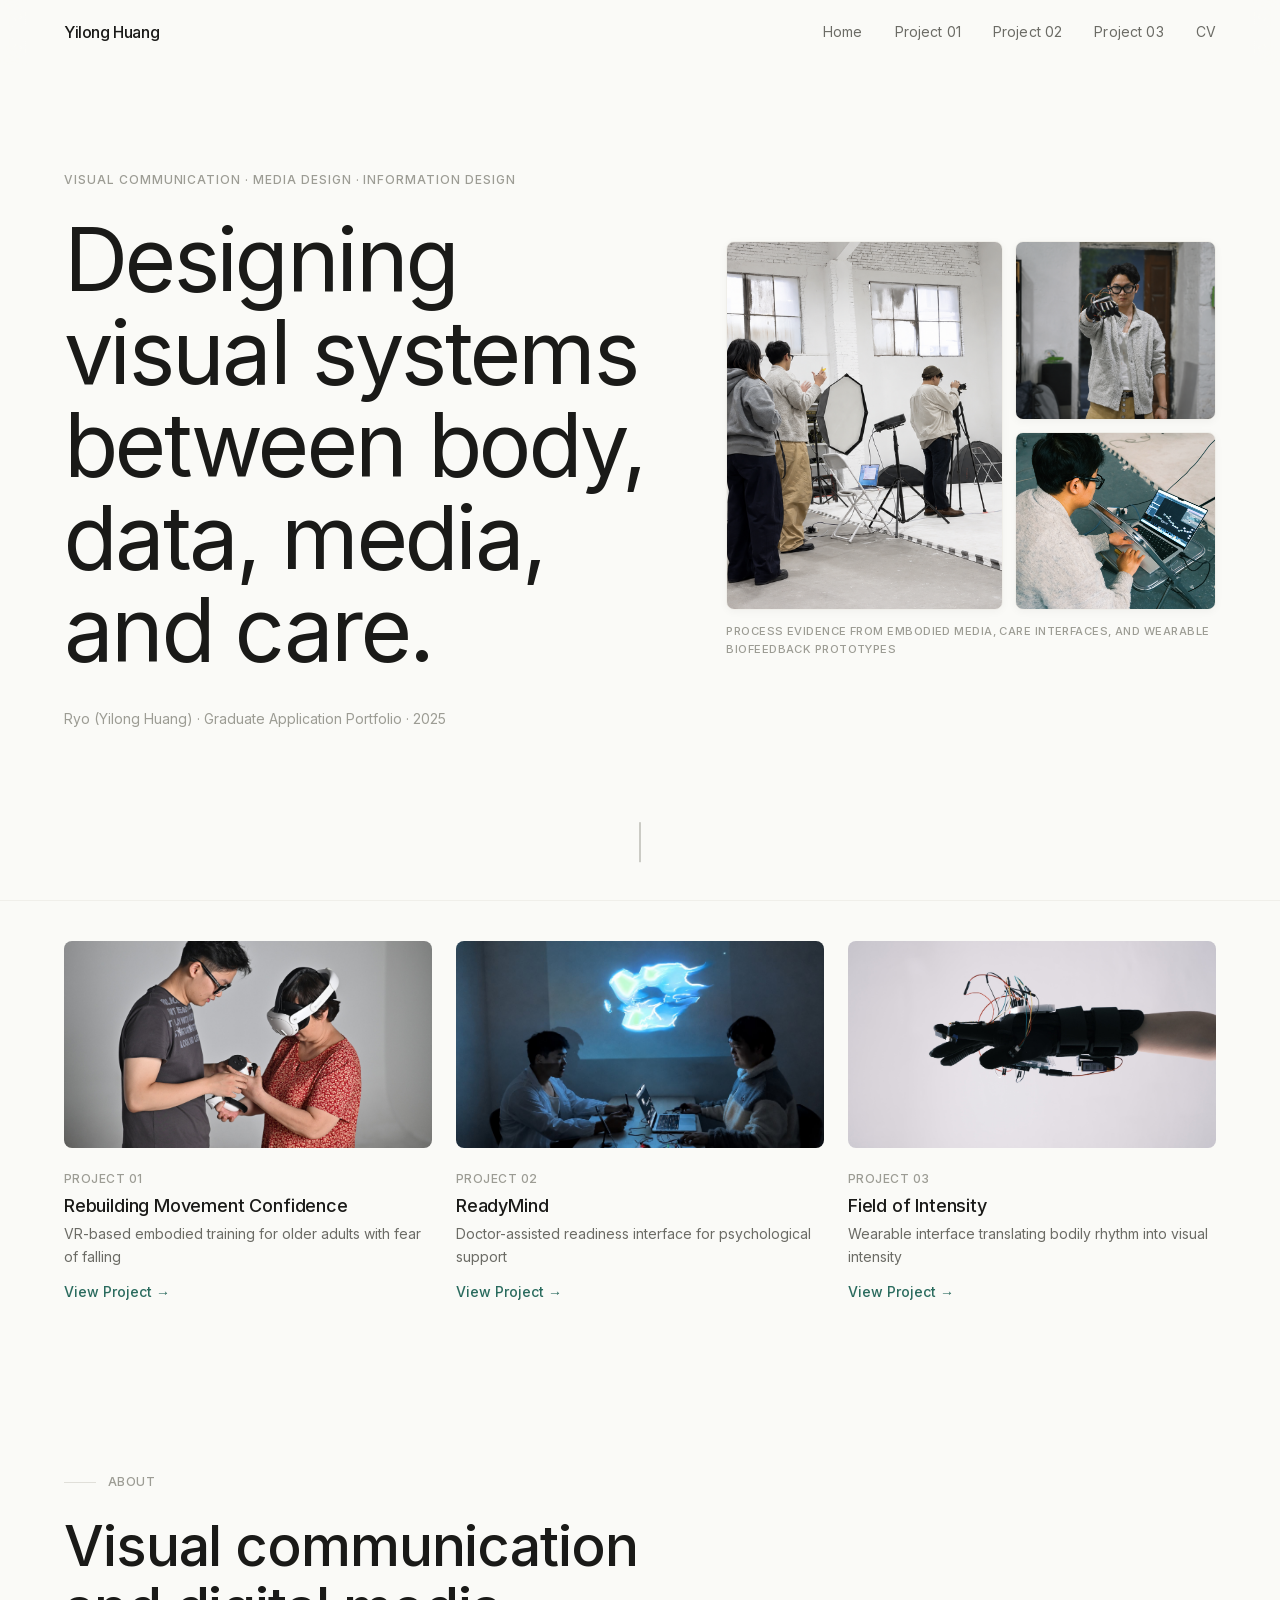
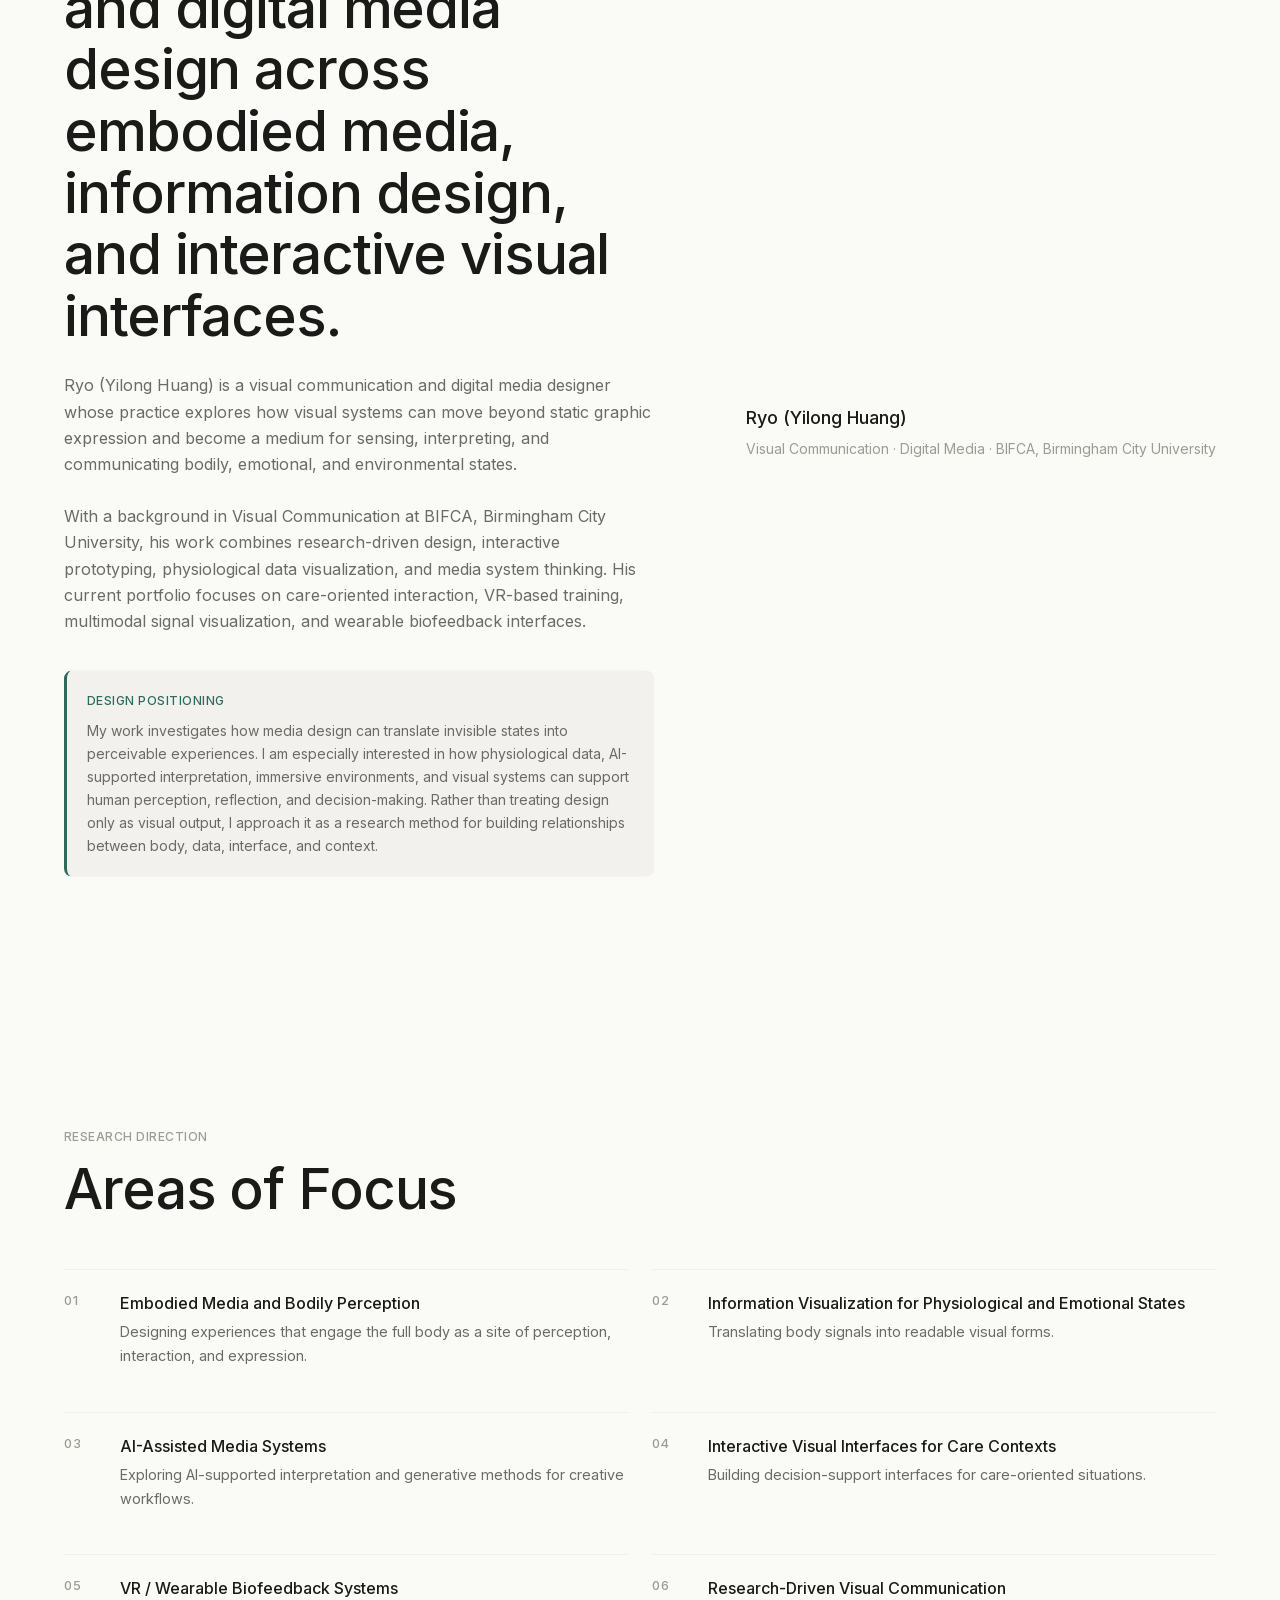
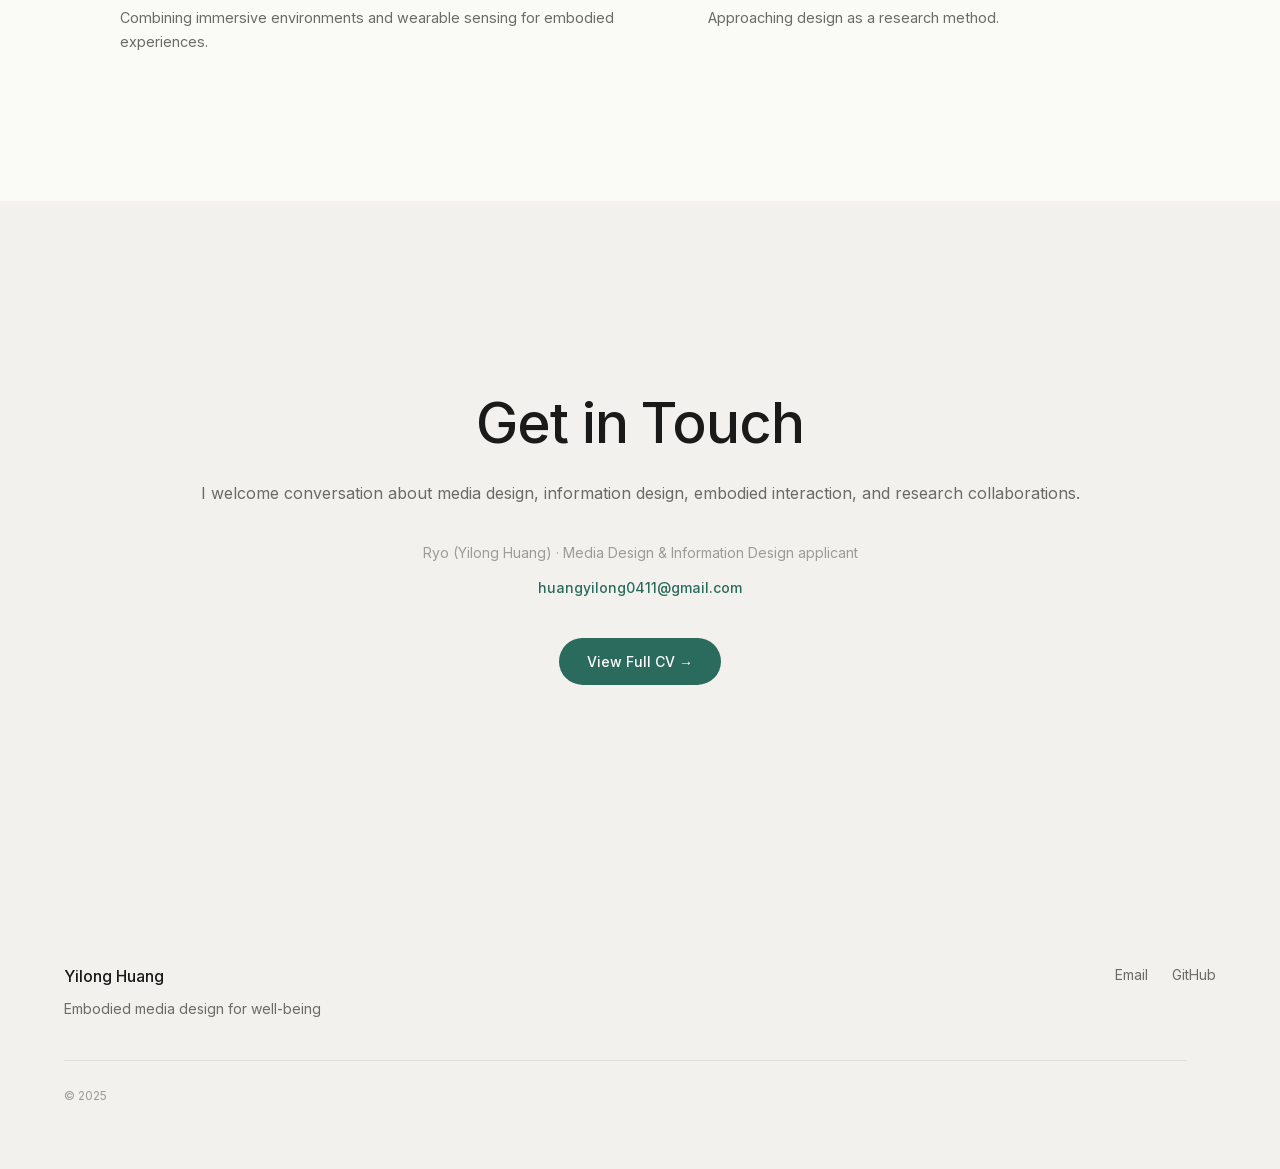
==== commit b08a3459: "Hide unfinished Experiments from public navigation" ====
--- a/index.html
+++ b/index.html
@@ -1 +1 @@
-<!DOCTYPE html><html lang="en" class="__variable_37ef13"><head><meta charset="utf-8"/><meta name="viewport" content="width=device-width, initial-scale=1"/><link rel="preload" href="/_next/static/media/e4af272ccee01ff0-s.p.woff2" as="font" crossorigin="" type="font/woff2"/><link rel="preload" as="image" href="/fof/hero-testing-headset.jpg"/><link rel="preload" as="image" href="/readymind/hero-use-session.jpg"/><link rel="preload" as="image" href="/foi/hero-glove.jpg"/><link rel="preload" as="image" href="/hero-portrait.jpg"/><link rel="preload" as="image" href="/fof/testing-setup.jpg"/><link rel="preload" as="image" href="/readymind/readiness-ready.jpg"/><link rel="preload" as="image" href="/readymind/td-network-full.jpg"/><link rel="preload" as="image" href="/foi/final-experience-full.jpg"/><link rel="stylesheet" href="/_next/static/css/71a646917b678b05.css" data-precedence="next"/><link rel="preload" as="script" fetchpriority="low" href="/_next/static/chunks/webpack-1b2c01f7b00f13eb.js"/><script src="/_next/static/chunks/fd9d1056-00bb33a35b5f8051.js" async=""></script><script src="/_next/static/chunks/23-e2f1394803d59ee6.js" async=""></script><script src="/_next/static/chunks/main-app-ce95c9a15005756d.js" async=""></script><script src="/_next/static/chunks/513-ec970bd23ad22028.js" async=""></script><script src="/_next/static/chunks/138-55f99c6cba132b13.js" async=""></script><script src="/_next/static/chunks/app/page-2688fe1ff0238f65.js" async=""></script><script src="/_next/static/chunks/app/layout-fcbd334778827611.js" async=""></script><title>Yilong Huang — Graduate Application Portfolio</title><meta name="description" content="Design research portfolio of Ryo (Yilong Huang): embodied media, care interfaces, and wearable biofeedback prototypes."/><meta name="author" content="Yilong Huang"/><meta property="og:title" content="Yilong Huang — Graduate Application Portfolio"/><meta property="og:description" content="Design research portfolio of Ryo (Yilong Huang): embodied media, care interfaces, and wearable biofeedback prototypes."/><meta property="og:type" content="website"/><meta name="twitter:card" content="summary"/><meta name="twitter:title" content="Yilong Huang — Graduate Application Portfolio"/><meta name="twitter:description" content="Design research portfolio of Ryo (Yilong Huang): embodied media, care interfaces, and wearable biofeedback prototypes."/><meta name="next-size-adjust"/><script src="/_next/static/chunks/polyfills-78c92fac7aa8fdd8.js" nomodule=""></script></head><body class="__className_37ef13"><nav class="fixed top-0 left-0 right-0 z-50 transition-all duration-300" style="background-color:rgba(250, 250, 247, 0.6);backdrop-filter:blur(12px);-webkit-backdrop-filter:blur(12px);border-bottom:1px solid transparent"><div class="page-container flex items-center justify-between h-16"><a class="text-[1rem] font-medium tracking-tight" href="/" style="color:var(--text-primary)">Yilong Huang</a><div class="hidden md:flex items-center gap-8"><a class="relative text-[0.875rem] transition-colors duration-200 group" href="/" style="color:var(--text-primary);font-weight:500;letter-spacing:0.01em">Home<span class="absolute -bottom-1.5 left-1/2 -translate-x-1/2 w-1 h-1 rounded-full" style="background-color:var(--accent)"></span><span class="absolute -bottom-0.5 left-0 w-full h-px origin-left scale-x-0 group-hover:scale-x-100 transition-transform duration-300" style="background-color:var(--text-primary)"></span></a><a class="relative text-[0.875rem] transition-colors duration-200 group" href="/project-fof-vr" style="color:var(--text-secondary);font-weight:400;letter-spacing:0.01em">Project 01<span class="absolute -bottom-0.5 left-0 w-full h-px origin-left scale-x-0 group-hover:scale-x-100 transition-transform duration-300" style="background-color:var(--text-primary)"></span></a><a class="relative text-[0.875rem] transition-colors duration-200 group" href="/project-readymind" style="color:var(--text-secondary);font-weight:400;letter-spacing:0.01em">Project 02<span class="absolute -bottom-0.5 left-0 w-full h-px origin-left scale-x-0 group-hover:scale-x-100 transition-transform duration-300" style="background-color:var(--text-primary)"></span></a><a class="relative text-[0.875rem] transition-colors duration-200 group" href="/project-field-of-intensity" style="color:var(--text-secondary);font-weight:400;letter-spacing:0.01em">Project 03<span class="absolute -bottom-0.5 left-0 w-full h-px origin-left scale-x-0 group-hover:scale-x-100 transition-transform duration-300" style="background-color:var(--text-primary)"></span></a><a class="relative text-[0.875rem] transition-colors duration-200 group" href="/experiments" style="color:var(--text-secondary);font-weight:400;letter-spacing:0.01em">Experiments<span class="absolute -bottom-0.5 left-0 w-full h-px origin-left scale-x-0 group-hover:scale-x-100 transition-transform duration-300" style="background-color:var(--text-primary)"></span></a><a class="relative text-[0.875rem] transition-colors duration-200 group" href="/cv" style="color:var(--text-secondary);font-weight:400;letter-spacing:0.01em">CV<span class="absolute -bottom-0.5 left-0 w-full h-px origin-left scale-x-0 group-hover:scale-x-100 transition-transform duration-300" style="background-color:var(--text-primary)"></span></a></div><button class="md:hidden flex flex-col justify-center items-center w-6 h-6 gap-[6px]" aria-label="Toggle menu"><span class="block w-6 h-0.5 origin-center" style="background-color:var(--text-primary)"></span><span class="block w-6 h-0.5 origin-center" style="background-color:var(--text-primary)"></span></button></div></nav><main><section class="relative flex flex-col justify-center items-start min-h-[100dvh]" style="background-color:var(--bg-primary)"><div class="page-container w-full"><div class="flex flex-col lg:flex-row lg:items-center gap-12 lg:gap-16"><div class="lg:w-[55%]"><p class="text-[0.75rem] font-medium uppercase mb-6" style="color:var(--text-tertiary);letter-spacing:0.08em;opacity:0;transform:translateY(15px)">Visual Communication · Media Design · Information Design</p><h1 style="font-size:clamp(2.8rem, 7vw, 5.5rem);font-weight:400;letter-spacing:-0.03em;line-height:1.05;color:var(--text-primary);opacity:0;transform:translateY(40px)">Designing visual systems between body, data, media, and care.</h1><p class="mt-8 text-[0.875rem]" style="color:var(--text-tertiary);opacity:0">Ryo (Yilong Huang) · Graduate Application Portfolio · 2025</p></div><div class="lg:w-[45%]"><div style="opacity:0;transform:translateY(30px)"><div class="flex gap-3"><div class="w-[58%] overflow-hidden" style="border-radius:8px;border:1px solid var(--border-light);box-shadow:0 2px 8px rgba(0,0,0,0.04);opacity:0;transform:translateY(20px)"><img src="/hero-process-studio.png" alt="Design research studio — prototype testing and documentation" class="w-full h-full object-cover" style="aspect-ratio:3/4" loading="lazy"/></div><div class="w-[42%] flex flex-col gap-3"><div class="flex-1 overflow-hidden" style="border-radius:8px;border:1px solid var(--border-light);box-shadow:0 2px 8px rgba(0,0,0,0.04);opacity:0;transform:translateY(20px)"><img src="/hero-glove-portrait.png" alt="Ryo presenting the wearable glove prototype" class="w-full h-full object-cover" loading="lazy"/></div><div class="flex-1 overflow-hidden" style="border-radius:8px;border:1px solid var(--border-light);box-shadow:0 2px 8px rgba(0,0,0,0.04);opacity:0;transform:translateY(20px)"><img src="/hero-td-working.png" alt="Ryo working on TouchDesigner system in the studio" class="w-full h-full object-cover" loading="lazy"/></div></div></div><p class="mt-3 text-[0.7rem] font-medium tracking-[0.04em] uppercase" style="color:var(--text-tertiary);opacity:0">Process evidence from embodied media, care interfaces, and wearable biofeedback prototypes</p></div></div></div></div><div class="absolute bottom-10 left-1/2 -translate-x-1/2 flex flex-col items-center" style="opacity:0"><div class="w-px h-10" style="background-color:var(--text-tertiary)"></div></div></section><section style="background-color:var(--bg-primary);border-top:1px solid var(--border-light)"><div class="page-container py-10"><div class="grid grid-cols-1 md:grid-cols-2 lg:grid-cols-3 gap-6"><div class="" style="opacity:0;transform:translateY(30px)"><a class="group block" href="/project-fof-vr"><div class="overflow-hidden" style="border-radius:8px"><img src="/fof/hero-testing-headset.jpg" alt="Rebuilding Movement Confidence — VR training prototype" class="w-full h-auto object-cover" style="aspect-ratio:16/9"/></div><div class="mt-4"><span class="text-[0.75rem] font-medium tracking-[0.04em] uppercase" style="color:var(--text-tertiary)">Project 01</span><h3 class="mt-1 text-[1.125rem] font-medium tracking-[-0.01em] group-hover:underline" style="color:var(--text-primary);line-height:1.3">Rebuilding Movement Confidence</h3><p class="mt-1 text-[0.875rem]" style="color:var(--text-secondary)">VR-based embodied training for older adults with fear of falling</p><span class="inline-flex items-center gap-1 mt-3 text-[0.875rem] font-medium" style="color:var(--accent)">View Project <span class="inline-block">→</span></span></div></a></div><div class="" style="opacity:0;transform:translateY(30px)"><a class="group block" href="/project-readymind"><div class="overflow-hidden" style="border-radius:8px"><img src="/readymind/hero-use-session.jpg" alt="ReadyMind — Doctor-assisted emotional readiness interface" class="w-full h-auto object-cover" style="aspect-ratio:16/9"/></div><div class="mt-4"><span class="text-[0.75rem] font-medium tracking-[0.04em] uppercase" style="color:var(--text-tertiary)">Project 02</span><h3 class="mt-1 text-[1.125rem] font-medium tracking-[-0.01em] group-hover:underline" style="color:var(--text-primary);line-height:1.3">ReadyMind</h3><p class="mt-1 text-[0.875rem]" style="color:var(--text-secondary)">Doctor-assisted readiness interface for psychological support</p><span class="inline-flex items-center gap-1 mt-3 text-[0.875rem] font-medium" style="color:var(--accent)">View Project <span class="inline-block">→</span></span></div></a></div><div class="" style="opacity:0;transform:translateY(30px)"><a class="group block" href="/project-field-of-intensity"><div class="overflow-hidden" style="border-radius:8px"><img src="/foi/hero-glove.jpg" alt="Field of Intensity — wearable biofeedback interface" class="w-full h-auto object-cover" style="aspect-ratio:16/9"/></div><div class="mt-4"><span class="text-[0.75rem] font-medium tracking-[0.04em] uppercase" style="color:var(--text-tertiary)">Project 03</span><h3 class="mt-1 text-[1.125rem] font-medium tracking-[-0.01em] group-hover:underline" style="color:var(--text-primary);line-height:1.3">Field of Intensity</h3><p class="mt-1 text-[0.875rem]" style="color:var(--text-secondary)">Wearable interface translating bodily rhythm into visual intensity</p><span class="inline-flex items-center gap-1 mt-3 text-[0.875rem] font-medium" style="color:var(--accent)">View Project <span class="inline-block">→</span></span></div></a></div></div></div></section><section class="py-[var(--section-padding)]" style="background-color:var(--bg-primary)"><div class="page-container"><div class="flex flex-col lg:flex-row gap-12 lg:gap-20"><div class="lg:w-[55%] flex flex-col gap-6"><div class="" style="opacity:0;transform:translateY(30px)"><div class="flex items-center gap-3"><div class="w-8 h-px" style="background-color:var(--border);transform:scaleX(0);transform-origin:0% 50% 0"></div><span class="text-[0.75rem] font-medium uppercase" style="color:var(--text-tertiary);letter-spacing:0.04em">About</span></div></div><div class="" style="opacity:0;transform:translateY(30px)"><h2 style="font-size:clamp(2rem, 5vw, 3.5rem);font-weight:500;letter-spacing:-0.02em;line-height:1.1;color:var(--text-primary)">Visual communication and digital media design across embodied media, information design, and interactive visual interfaces.</h2></div><div class="" style="opacity:0;transform:translateY(30px)"><p style="color:var(--text-secondary)">Ryo (Yilong Huang) is a visual communication and digital media designer whose practice explores how visual systems can move beyond static graphic expression and become a medium for sensing, interpreting, and communicating bodily, emotional, and environmental states.</p></div><div class="" style="opacity:0;transform:translateY(30px)"><p style="color:var(--text-secondary)">With a background in Visual Communication at BIFCA, Birmingham City University, his work combines research-driven design, interactive prototyping, physiological data visualization, and media system thinking. His current portfolio focuses on care-oriented interaction, VR-based training, multimodal signal visualization, and wearable biofeedback interfaces.</p></div><div class="" style="opacity:0;transform:translateY(30px)"><div class="p-5 mt-2" style="background-color:var(--bg-secondary);border-radius:8px;border-left:3px solid var(--accent)"><p class="text-[0.75rem] font-medium tracking-[0.04em] uppercase mb-2" style="color:var(--accent)">Design Positioning</p><p class="text-[0.875rem] leading-[1.65]" style="color:var(--text-secondary)">My work investigates how media design can translate invisible states into perceivable experiences. I am especially interested in how physiological data, AI-supported interpretation, immersive environments, and visual systems can support human perception, reflection, and decision-making. Rather than treating design only as visual output, I approach it as a research method for building relationships between body, data, interface, and context.</p></div></div></div><div class="lg:w-[45%] flex flex-col items-start lg:items-end"><div class="w-full max-w-[380px]" style="clip-path:inset(100% 0 0 0)"><div class="overflow-hidden rounded-image"><div><img src="/hero-portrait.jpg" alt="Ryo (Yilong Huang) — Visual Communication and Digital Media Designer" class="w-full h-auto object-cover"/></div></div></div><div class="mt-4" style="opacity:0;transform:translateY(30px)"><p class="text-[1.125rem] font-medium" style="color:var(--text-primary)">Ryo (Yilong Huang)</p><p class="text-[0.875rem] mt-1" style="color:var(--text-tertiary)">Visual Communication · Digital Media · BIFCA, Birmingham City University</p></div></div></div></div></section><section style="background-color:var(--bg-primary);padding-top:var(--space-lg);padding-bottom:var(--space-lg)"><div class="page-container"><div class="flex flex-wrap gap-2"><div class="flex-1 min-w-[120px]" style="opacity:0;transform:translateY(30px)"><div class="overflow-hidden" style="border-radius:6px"><img src="/fof/testing-setup.jpg" alt="VR prototype testing with older adult participant" class="w-full h-auto object-cover" style="aspect-ratio:4/3"/></div></div><div class="flex-1 min-w-[120px]" style="opacity:0;transform:translateY(30px)"><div class="overflow-hidden" style="border-radius:6px"><img src="/readymind/readiness-ready.jpg" alt="Readiness interface showing Ready state" class="w-full h-auto object-cover" style="aspect-ratio:4/3"/></div></div><div class="flex-1 min-w-[120px]" style="opacity:0;transform:translateY(30px)"><div class="overflow-hidden" style="border-radius:6px"><img src="/readymind/td-network-full.jpg" alt="TouchDesigner system network showing data flow logic" class="w-full h-auto object-cover" style="aspect-ratio:4/3"/></div></div><div class="flex-1 min-w-[120px]" style="opacity:0;transform:translateY(30px)"><div class="overflow-hidden" style="border-radius:6px"><img src="/foi/hero-glove.jpg" alt="Wearable glove prototype with LED strips" class="w-full h-auto object-cover" style="aspect-ratio:4/3"/></div></div><div class="flex-1 min-w-[120px]" style="opacity:0;transform:translateY(30px)"><div class="overflow-hidden" style="border-radius:6px"><img src="/foi/final-experience-full.jpg" alt="Projected visual output in blue environment" class="w-full h-auto object-cover" style="aspect-ratio:4/3"/></div></div></div><p class="mt-3 text-[0.7rem] font-medium tracking-[0.04em] uppercase text-center" style="color:var(--text-tertiary)">Selected evidence from design research prototypes</p></div></section><section class="py-[var(--section-padding)]" style="background-color:var(--bg-secondary)"><div class="page-container"><div class="mb-12" style="opacity:0;transform:translateY(30px)"><span class="text-[0.75rem] font-medium uppercase block mb-3" style="color:var(--text-tertiary);letter-spacing:0.04em">Selected Work</span><h2 style="font-size:clamp(2rem, 5vw, 3.5rem);font-weight:500;letter-spacing:-0.02em;line-height:1.1;color:var(--text-primary)">Projects</h2></div><div class="" style="opacity:0;transform:translateY(50px)"><a class="group/card block rounded-lg overflow-hidden relative" href="/project-fof-vr" style="background-color:var(--bg-primary);min-height:300px"><div class="absolute inset-0 w-full h-full" style="opacity:0;transform:translateY(30px)"><div class="w-full h-full"><img src="/fof/testing-setup.jpg" alt="Rebuilding Movement Confidence — VR training prototype" class="w-full h-full object-cover" loading="lazy"/></div></div><div class="absolute inset-0" style="background:linear-gradient(to top, rgba(250,250,247,0.92) 0%, rgba(250,250,247,0.55) 25%, rgba(250,250,247,0.15) 50%, transparent 70%)"></div><div class="absolute bottom-0 left-0 right-0 p-5 sm:p-6"><div class="max-w-[520px]"><span class="text-[0.7rem] font-medium uppercase tracking-[0.04em]" style="color:var(--text-tertiary)">Project 01</span><h3 class="mt-1" style="font-size:clamp(1.3rem, 2.8vw, 1.8rem);font-weight:500;letter-spacing:-0.015em;line-height:1.2;color:var(--text-primary)">Rebuilding Movement Confidence</h3><p class="mt-2 text-[0.8rem] hidden sm:block" style="color:var(--text-secondary);line-height:1.5">A VR-based embodied training prototype for older adults with fear of falling, exploring progressive exposure and bodily confidence.</p><div class="flex flex-wrap gap-x-2 gap-y-1 mt-2"><span class="text-[0.65rem] font-medium" style="color:var(--accent);letter-spacing:0.04em">VR</span><span class="text-[0.65rem] font-medium" style="color:var(--accent);letter-spacing:0.04em">Embodied Interaction</span><span class="text-[0.65rem] font-medium" style="color:var(--accent);letter-spacing:0.04em">Well-being</span></div><span class="inline-flex items-center gap-1 mt-2 text-[0.8rem] font-medium" style="color:var(--accent)">View Project <span class="inline-block">→</span></span></div></div></a></div><div class="h-12"></div><div class="" style="opacity:0;transform:translateY(50px)"><a class="group/card block rounded-lg overflow-hidden relative" href="/project-readymind" style="background-color:var(--bg-primary);min-height:300px"><div class="absolute inset-0 w-full h-full" style="opacity:0;transform:translateY(30px)"><div class="w-full h-full"><img src="/readymind/hero-use-session.jpg" alt="ReadyMind doctor-assisted emotional readiness interface" class="w-full h-full object-cover" loading="lazy"/></div></div><div class="absolute inset-0" style="background:linear-gradient(to top, rgba(250,250,247,0.92) 0%, rgba(250,250,247,0.55) 25%, rgba(250,250,247,0.15) 50%, transparent 70%)"></div><div class="absolute bottom-0 left-0 right-0 p-5 sm:p-6"><div class="max-w-[520px]"><span class="text-[0.7rem] font-medium uppercase tracking-[0.04em]" style="color:var(--text-tertiary)">Project 02</span><h3 class="mt-1" style="font-size:clamp(1.3rem, 2.8vw, 1.8rem);font-weight:500;letter-spacing:-0.015em;line-height:1.2;color:var(--text-primary)">ReadyMind</h3><p class="mt-2 text-[0.8rem] hidden sm:block" style="color:var(--text-secondary);line-height:1.5">A doctor-assisted interface using multimodal physiological signals to support safer psychological support timing decisions.</p><div class="flex flex-wrap gap-x-2 gap-y-1 mt-2"><span class="text-[0.65rem] font-medium" style="color:var(--accent);letter-spacing:0.04em">Readiness Visualization</span><span class="text-[0.65rem] font-medium" style="color:var(--accent);letter-spacing:0.04em">Multimodal Signals</span><span class="text-[0.65rem] font-medium" style="color:var(--accent);letter-spacing:0.04em">Care Interface</span></div><span class="inline-flex items-center gap-1 mt-2 text-[0.8rem] font-medium" style="color:var(--accent)">View Project <span class="inline-block">→</span></span></div></div></a></div><div class="h-12"></div><div class="" style="opacity:0;transform:translateY(50px)"><a class="group/card block rounded-lg overflow-hidden relative" href="/project-field-of-intensity" style="background-color:var(--bg-primary);min-height:300px"><div class="absolute inset-0 w-full h-full" style="opacity:0;transform:translateY(30px)"><div class="w-full h-full"><img src="/foi/hero-glove.jpg" alt="Field of Intensity — wearable glove prototype with LED and pulse sensor" class="w-full h-full object-cover" loading="lazy"/></div></div><div class="absolute inset-0" style="background:linear-gradient(to top, rgba(250,250,247,0.92) 0%, rgba(250,250,247,0.55) 25%, rgba(250,250,247,0.15) 50%, transparent 70%)"></div><div class="absolute bottom-0 left-0 right-0 p-5 sm:p-6"><div class="max-w-[520px]"><span class="text-[0.7rem] font-medium uppercase tracking-[0.04em]" style="color:var(--text-tertiary)">Project 03</span><h3 class="mt-1" style="font-size:clamp(1.3rem, 2.8vw, 1.8rem);font-weight:500;letter-spacing:-0.015em;line-height:1.2;color:var(--text-primary)">Field of Intensity</h3><p class="mt-2 text-[0.8rem] hidden sm:block" style="color:var(--text-secondary);line-height:1.5">A wearable biofeedback interface translating bodily rhythm into light, vibration, projection and spatial atmosphere.</p><div class="flex flex-wrap gap-x-2 gap-y-1 mt-2"><span class="text-[0.65rem] font-medium" style="color:var(--accent);letter-spacing:0.04em">Wearable Interface</span><span class="text-[0.65rem] font-medium" style="color:var(--accent);letter-spacing:0.04em">Biofeedback</span><span class="text-[0.65rem] font-medium" style="color:var(--accent);letter-spacing:0.04em">Projection</span><span class="text-[0.65rem] font-medium" style="color:var(--accent);letter-spacing:0.04em">Embodied Media</span></div><span class="inline-flex items-center gap-1 mt-2 text-[0.8rem] font-medium" style="color:var(--accent)">View Project <span class="inline-block">→</span></span></div></div></a></div></div></section><section class="py-[var(--section-padding)]" style="background-color:var(--bg-primary)"><div class="page-container max-w-[900px]"><div class="mb-12" style="opacity:0;transform:translateY(30px)"><span class="text-[0.75rem] font-medium uppercase block mb-3" style="color:var(--text-tertiary);letter-spacing:0.04em">Research Direction</span><h2 style="font-size:clamp(2rem, 5vw, 3.5rem);font-weight:500;letter-spacing:-0.02em;line-height:1.1;color:var(--text-primary)">Areas of Focus</h2></div><div class="grid grid-cols-1 md:grid-cols-2 lg:grid-cols-3 gap-4"><div class="" style="opacity:0;transform:translateY(30px)"><div class="rounded-card-sm border transition-all duration-300 h-full overflow-hidden" style="background-color:var(--bg-secondary);border-color:var(--border-light)"><div class="overflow-hidden" style="aspect-ratio:16/9;background-color:var(--bg-primary)"><img src="/fof/testing-setup.jpg" alt="VR testing with older adult participant" class="w-full h-full object-cover" loading="lazy"/></div><div class="p-4"><span class="text-[0.75rem] block mb-1" style="color:var(--text-tertiary)">01</span><h4 class="text-[1.05rem] font-medium mb-1" style="color:var(--text-primary);letter-spacing:-0.01em;line-height:1.3">Embodied Media and Bodily Perception</h4><p class="text-[0.8rem] leading-relaxed" style="color:var(--text-secondary)">Designing experiences that engage the full body as a site of perception, interaction, and expression.</p></div></div></div><div class="" style="opacity:0;transform:translateY(30px)"><div class="rounded-card-sm border transition-all duration-300 h-full overflow-hidden" style="background-color:var(--bg-secondary);border-color:var(--border-light)"><div class="overflow-hidden" style="aspect-ratio:16/9;background-color:var(--bg-primary)"><img src="/readymind/readiness-ready.jpg" alt="Readiness interface showing Ready state" class="w-full h-full object-cover" loading="lazy"/></div><div class="p-4"><span class="text-[0.75rem] block mb-1" style="color:var(--text-tertiary)">02</span><h4 class="text-[1.05rem] font-medium mb-1" style="color:var(--text-primary);letter-spacing:-0.01em;line-height:1.3">Information Visualization for Physiological and Emotional States</h4><p class="text-[0.8rem] leading-relaxed" style="color:var(--text-secondary)">Translating body signals into readable visual forms.</p></div></div></div><div class="" style="opacity:0;transform:translateY(30px)"><div class="rounded-card-sm border transition-all duration-300 h-full overflow-hidden" style="background-color:var(--bg-secondary);border-color:var(--border-light)"><div class="overflow-hidden" style="aspect-ratio:16/9;background-color:var(--bg-primary)"><img src="/readymind/td-network-full.jpg" alt="TouchDesigner network showing system logic" class="w-full h-full object-cover" loading="lazy"/></div><div class="p-4"><span class="text-[0.75rem] block mb-1" style="color:var(--text-tertiary)">03</span><h4 class="text-[1.05rem] font-medium mb-1" style="color:var(--text-primary);letter-spacing:-0.01em;line-height:1.3">AI-Assisted Media Systems</h4><p class="text-[0.8rem] leading-relaxed" style="color:var(--text-secondary)">Exploring AI-supported interpretation and generative methods for creative workflows.</p></div></div></div><div class="" style="opacity:0;transform:translateY(30px)"><div class="rounded-card-sm border transition-all duration-300 h-full overflow-hidden" style="background-color:var(--bg-secondary);border-color:var(--border-light)"><div class="overflow-hidden" style="aspect-ratio:16/9;background-color:var(--bg-primary)"><img src="/readymind/hero-use-session.jpg" alt="Doctor-assisted testing session" class="w-full h-full object-cover" loading="lazy"/></div><div class="p-4"><span class="text-[0.75rem] block mb-1" style="color:var(--text-tertiary)">04</span><h4 class="text-[1.05rem] font-medium mb-1" style="color:var(--text-primary);letter-spacing:-0.01em;line-height:1.3">Interactive Visual Interfaces for Care Contexts</h4><p class="text-[0.8rem] leading-relaxed" style="color:var(--text-secondary)">Building decision-support interfaces for care-oriented situations.</p></div></div></div><div class="" style="opacity:0;transform:translateY(30px)"><div class="rounded-card-sm border transition-all duration-300 h-full overflow-hidden" style="background-color:var(--bg-secondary);border-color:var(--border-light)"><div class="overflow-hidden" style="aspect-ratio:16/9;background-color:var(--bg-primary)"><img src="/foi/glove-led-orange.jpg" alt="Wearable LED glove prototype" class="w-full h-full object-cover" loading="lazy"/></div><div class="p-4"><span class="text-[0.75rem] block mb-1" style="color:var(--text-tertiary)">05</span><h4 class="text-[1.05rem] font-medium mb-1" style="color:var(--text-primary);letter-spacing:-0.01em;line-height:1.3">VR / Wearable Biofeedback Systems</h4><p class="text-[0.8rem] leading-relaxed" style="color:var(--text-secondary)">Combining immersive environments and wearable sensing for embodied experiences.</p></div></div></div><div class="" style="opacity:0;transform:translateY(30px)"><div class="rounded-card-sm border transition-all duration-300 h-full overflow-hidden" style="background-color:var(--bg-secondary);border-color:var(--border-light)"><div class="overflow-hidden" style="aspect-ratio:16/9;background-color:var(--bg-primary)"><img src="/foi/system-interface.jpg" alt="System interface diagram" class="w-full h-full object-cover" loading="lazy"/></div><div class="p-4"><span class="text-[0.75rem] block mb-1" style="color:var(--text-tertiary)">06</span><h4 class="text-[1.05rem] font-medium mb-1" style="color:var(--text-primary);letter-spacing:-0.01em;line-height:1.3">Research-Driven Visual Communication</h4><p class="text-[0.8rem] leading-relaxed" style="color:var(--text-secondary)">Approaching design as a research method.</p></div></div></div></div></div></section><section class="py-[var(--space-3xl)]" style="background-color:var(--bg-secondary)"><div class="page-container max-w-[640px] text-center"><div class="" style="opacity:0;transform:translateY(30px)"><h2 style="font-size:clamp(2rem, 5vw, 3.5rem);font-weight:500;letter-spacing:-0.02em;line-height:1.1;color:var(--text-primary)">Get in Touch</h2></div><div class="" style="opacity:0;transform:translateY(30px)"><p class="mt-6" style="color:var(--text-secondary)">I welcome conversation about media design, information design, embodied interaction, and research collaborations.</p></div><div class="" style="opacity:0;transform:translateY(30px)"><div class="mt-8 flex flex-col items-center gap-3"><p class="text-[0.875rem]" style="color:var(--text-tertiary)">Ryo (Yilong Huang) · Media Design &amp; Information Design applicant</p><a class="text-[0.875rem] font-medium transition-all duration-200 hover:underline" href="/cdn-cgi/l/email-protection#5b332e3a353c22323734353c6b6f6a6a1b3c363a323775383436" style="color:var(--accent)"><span class="__cf_email__" data-cfemail="8de5f8ece3eaf4e4e1e2e3eabdb9bcbccdeae0ece4e1a3eee2e0">[email&#160;protected]</span></a></div></div><div class="" style="opacity:0;transform:translateY(30px)"><div class="mt-8 inline-block" style="transform:scale(0.98)"><a class="inline-flex items-center gap-2 px-7 py-3 text-[0.875rem] font-medium text-white rounded-full transition-all duration-200" href="/cv" style="background-color:var(--accent)">View Full CV →</a></div></div></div></section></main><footer style="background-color:var(--bg-secondary);padding-top:var(--space-xl);padding-bottom:var(--space-lg)"><div class="page-container"><div class="" style="opacity:0;transform:translateY(30px)"><div class="flex flex-col lg:flex-row lg:items-start lg:justify-between gap-8 lg:gap-16"><div class="flex flex-col gap-2"><p class="text-[1rem] font-medium" style="color:var(--text-primary)">Yilong Huang</p><p class="text-[0.875rem]" style="color:var(--text-secondary)">Embodied media design for well-being</p></div><div class="flex items-center gap-6"><a class="text-[0.875rem] transition-colors duration-200 hover:underline" href="/cdn-cgi/l/email-protection#adf6e4e3fee8fff98df4e2f8ff8de8e0ece4e1f0" rel="noopener noreferrer" style="color:var(--text-secondary)" target="_blank">Email</a><a class="text-[0.875rem] transition-colors duration-200 hover:underline" href="https://github.com/Dragon13-oss" rel="noopener noreferrer" style="color:var(--text-secondary)" target="_blank">GitHub</a></div></div></div><div class="w-full h-px mt-10 mb-6" style="background-color:var(--border);transform:scaleX(0);transform-origin:0% 50% 0"></div><div class="" style="opacity:0;transform:translateY(30px)"><p class="text-[0.75rem]" style="color:var(--text-tertiary)">© 2025</p></div></div></footer><script data-cfasync="false" src="/cdn-cgi/scripts/5c5dd728/cloudflare-static/email-decode.min.js"></script><script src="/_next/static/chunks/webpack-1b2c01f7b00f13eb.js" async=""></script><script>(self.__next_f=self.__next_f||[]).push([0]);self.__next_f.push([2,null])</script><script>self.__next_f.push([1,"1:HL[\"/_next/static/media/e4af272ccee01ff0-s.p.woff2\",\"font\",{\"crossOrigin\":\"\",\"type\":\"font/woff2\"}]\n2:HL[\"/_next/static/css/71a646917b678b05.css\",\"style\"]\n"])</script><script>self.__next_f.push([1,"3:I[5751,[],\"\"]\n5:I[6513,[],\"ClientPageRoot\"]\n6:I[8212,[\"513\",\"static/chunks/513-ec970bd23ad22028.js\",\"138\",\"static/chunks/138-55f99c6cba132b13.js\",\"931\",\"static/chunks/app/page-2688fe1ff0238f65.js\"],\"default\"]\n7:I[6249,[\"513\",\"static/chunks/513-ec970bd23ad22028.js\",\"138\",\"static/chunks/138-55f99c6cba132b13.js\",\"185\",\"static/chunks/app/layout-fcbd334778827611.js\"],\"default\"]\n8:I[9275,[],\"\"]\n9:I[1343,[],\"\"]\na:I[9966,[\"513\",\"static/chunks/513-ec970bd23ad22028.js\",\"138\",\"static/chunks/138-55f99c6cba132b13.js\",\"185\",\"static/chunks/app/layout-fcbd334778827611.js\"],\"default\"]\nc:I[6130,[],\"\"]\nd:[]\n"])</script><script>self.__next_f.push([1,"0:[[[\"$\",\"link\",\"0\",{\"rel\":\"stylesheet\",\"href\":\"/_next/static/css/71a646917b678b05.css\",\"precedence\":\"next\",\"crossOrigin\":\"$undefined\"}]],[\"$\",\"$L3\",null,{\"buildId\":\"kPNJKm3Ej8O-nWjQXl5Xx\",\"assetPrefix\":\"\",\"initialCanonicalUrl\":\"/\",\"initialTree\":[\"\",{\"children\":[\"__PAGE__\",{}]},\"$undefined\",\"$undefined\",true],\"initialSeedData\":[\"\",{\"children\":[\"__PAGE__\",{},[[\"$L4\",[\"$\",\"$L5\",null,{\"props\":{\"params\":{},\"searchParams\":{}},\"Component\":\"$6\"}]],null],null]},[[\"$\",\"html\",null,{\"lang\":\"en\",\"className\":\"__variable_37ef13\",\"children\":[\"$\",\"body\",null,{\"className\":\"__className_37ef13\",\"children\":[[\"$\",\"$L7\",null,{}],[\"$\",\"main\",null,{\"children\":[\"$\",\"$L8\",null,{\"parallelRouterKey\":\"children\",\"segmentPath\":[\"children\"],\"error\":\"$undefined\",\"errorStyles\":\"$undefined\",\"errorScripts\":\"$undefined\",\"template\":[\"$\",\"$L9\",null,{}],\"templateStyles\":\"$undefined\",\"templateScripts\":\"$undefined\",\"notFound\":[[\"$\",\"title\",null,{\"children\":\"404: This page could not be found.\"}],[\"$\",\"div\",null,{\"style\":{\"fontFamily\":\"system-ui,\\\"Segoe UI\\\",Roboto,Helvetica,Arial,sans-serif,\\\"Apple Color Emoji\\\",\\\"Segoe UI Emoji\\\"\",\"height\":\"100vh\",\"textAlign\":\"center\",\"display\":\"flex\",\"flexDirection\":\"column\",\"alignItems\":\"center\",\"justifyContent\":\"center\"},\"children\":[\"$\",\"div\",null,{\"children\":[[\"$\",\"style\",null,{\"dangerouslySetInnerHTML\":{\"__html\":\"body{color:#000;background:#fff;margin:0}.next-error-h1{border-right:1px solid rgba(0,0,0,.3)}@media (prefers-color-scheme:dark){body{color:#fff;background:#000}.next-error-h1{border-right:1px solid rgba(255,255,255,.3)}}\"}}],[\"$\",\"h1\",null,{\"className\":\"next-error-h1\",\"style\":{\"display\":\"inline-block\",\"margin\":\"0 20px 0 0\",\"padding\":\"0 23px 0 0\",\"fontSize\":24,\"fontWeight\":500,\"verticalAlign\":\"top\",\"lineHeight\":\"49px\"},\"children\":\"404\"}],[\"$\",\"div\",null,{\"style\":{\"display\":\"inline-block\"},\"children\":[\"$\",\"h2\",null,{\"style\":{\"fontSize\":14,\"fontWeight\":400,\"lineHeight\":\"49px\",\"margin\":0},\"children\":\"This page could not be found.\"}]}]]}]}]],\"notFoundStyles\":[],\"styles\":null}]}],[\"$\",\"$La\",null,{}]]}]}],null],null],\"couldBeIntercepted\":false,\"initialHead\":[false,\"$Lb\"],\"globalErrorComponent\":\"$c\",\"missingSlots\":\"$Wd\"}]]\n"])</script><script>self.__next_f.push([1,"b:[[\"$\",\"meta\",\"0\",{\"name\":\"viewport\",\"content\":\"width=device-width, initial-scale=1\"}],[\"$\",\"meta\",\"1\",{\"charSet\":\"utf-8\"}],[\"$\",\"title\",\"2\",{\"children\":\"Yilong Huang — Graduate Application Portfolio\"}],[\"$\",\"meta\",\"3\",{\"name\":\"description\",\"content\":\"Design research portfolio of Ryo (Yilong Huang): embodied media, care interfaces, and wearable biofeedback prototypes.\"}],[\"$\",\"meta\",\"4\",{\"name\":\"author\",\"content\":\"Yilong Huang\"}],[\"$\",\"meta\",\"5\",{\"property\":\"og:title\",\"content\":\"Yilong Huang — Graduate Application Portfolio\"}],[\"$\",\"meta\",\"6\",{\"property\":\"og:description\",\"content\":\"Design research portfolio of Ryo (Yilong Huang): embodied media, care interfaces, and wearable biofeedback prototypes.\"}],[\"$\",\"meta\",\"7\",{\"property\":\"og:type\",\"content\":\"website\"}],[\"$\",\"meta\",\"8\",{\"name\":\"twitter:card\",\"content\":\"summary\"}],[\"$\",\"meta\",\"9\",{\"name\":\"twitter:title\",\"content\":\"Yilong Huang — Graduate Application Portfolio\"}],[\"$\",\"meta\",\"10\",{\"name\":\"twitter:description\",\"content\":\"Design research portfolio of Ryo (Yilong Huang): embodied media, care interfaces, and wearable biofeedback prototypes.\"}],[\"$\",\"meta\",\"11\",{\"name\":\"next-size-adjust\"}]]\n4:null\n"])</script></body></html>+<!DOCTYPE html><html lang="en" class="__variable_37ef13"><head><meta charset="utf-8"/><meta name="viewport" content="width=device-width, initial-scale=1"/><link rel="preload" href="/_next/static/media/e4af272ccee01ff0-s.p.woff2" as="font" crossorigin="" type="font/woff2"/><link rel="preload" as="image" href="/fof/hero-testing-headset.jpg"/><link rel="preload" as="image" href="/readymind/hero-use-session.jpg"/><link rel="preload" as="image" href="/foi/hero-glove.jpg"/><link rel="preload" as="image" href="/hero-portrait.jpg"/><link rel="preload" as="image" href="/fof/testing-setup.jpg"/><link rel="preload" as="image" href="/readymind/readiness-ready.jpg"/><link rel="preload" as="image" href="/readymind/td-network-full.jpg"/><link rel="preload" as="image" href="/foi/final-experience-full.jpg"/><link rel="stylesheet" href="/_next/static/css/71a646917b678b05.css" data-precedence="next"/><link rel="preload" as="script" fetchpriority="low" href="/_next/static/chunks/webpack-1b2c01f7b00f13eb.js"/><script src="/_next/static/chunks/fd9d1056-00bb33a35b5f8051.js" async=""></script><script src="/_next/static/chunks/23-e2f1394803d59ee6.js" async=""></script><script src="/_next/static/chunks/main-app-ce95c9a15005756d.js" async=""></script><script src="/_next/static/chunks/513-ec970bd23ad22028.js" async=""></script><script src="/_next/static/chunks/138-55f99c6cba132b13.js" async=""></script><script src="/_next/static/chunks/app/page-2688fe1ff0238f65.js" async=""></script><script src="/_next/static/chunks/app/layout-fcbd334778827611.js" async=""></script><title>Yilong Huang — Graduate Application Portfolio</title><meta name="description" content="Design research portfolio of Ryo (Yilong Huang): embodied media, care interfaces, and wearable biofeedback prototypes."/><meta name="author" content="Yilong Huang"/><meta property="og:title" content="Yilong Huang — Graduate Application Portfolio"/><meta property="og:description" content="Design research portfolio of Ryo (Yilong Huang): embodied media, care interfaces, and wearable biofeedback prototypes."/><meta property="og:type" content="website"/><meta name="twitter:card" content="summary"/><meta name="twitter:title" content="Yilong Huang — Graduate Application Portfolio"/><meta name="twitter:description" content="Design research portfolio of Ryo (Yilong Huang): embodied media, care interfaces, and wearable biofeedback prototypes."/><meta name="next-size-adjust"/><script src="/_next/static/chunks/polyfills-78c92fac7aa8fdd8.js" nomodule=""></script></head><body class="__className_37ef13"><nav class="fixed top-0 left-0 right-0 z-50 transition-all duration-300" style="background-color:rgba(250, 250, 247, 0.6);backdrop-filter:blur(12px);-webkit-backdrop-filter:blur(12px);border-bottom:1px solid transparent"><div class="page-container flex items-center justify-between h-16"><a class="text-[1rem] font-medium tracking-tight" href="/" style="color:var(--text-primary)">Yilong Huang</a><div class="hidden md:flex items-center gap-8"><a class="relative text-[0.875rem] transition-colors duration-200 group" href="/" style="color:var(--text-primary);font-weight:500;letter-spacing:0.01em">Home<span class="absolute -bottom-1.5 left-1/2 -translate-x-1/2 w-1 h-1 rounded-full" style="background-color:var(--accent)"></span><span class="absolute -bottom-0.5 left-0 w-full h-px origin-left scale-x-0 group-hover:scale-x-100 transition-transform duration-300" style="background-color:var(--text-primary)"></span></a><a class="relative text-[0.875rem] transition-colors duration-200 group" href="/project-fof-vr" style="color:var(--text-secondary);font-weight:400;letter-spacing:0.01em">Project 01<span class="absolute -bottom-0.5 left-0 w-full h-px origin-left scale-x-0 group-hover:scale-x-100 transition-transform duration-300" style="background-color:var(--text-primary)"></span></a><a class="relative text-[0.875rem] transition-colors duration-200 group" href="/project-readymind" style="color:var(--text-secondary);font-weight:400;letter-spacing:0.01em">Project 02<span class="absolute -bottom-0.5 left-0 w-full h-px origin-left scale-x-0 group-hover:scale-x-100 transition-transform duration-300" style="background-color:var(--text-primary)"></span></a><a class="relative text-[0.875rem] transition-colors duration-200 group" href="/project-field-of-intensity" style="color:var(--text-secondary);font-weight:400;letter-spacing:0.01em">Project 03<span class="absolute -bottom-0.5 left-0 w-full h-px origin-left scale-x-0 group-hover:scale-x-100 transition-transform duration-300" style="background-color:var(--text-primary)"></span></a><a class="relative text-[0.875rem] transition-colors duration-200 group" href="/cv" style="color:var(--text-secondary);font-weight:400;letter-spacing:0.01em">CV<span class="absolute -bottom-0.5 left-0 w-full h-px origin-left scale-x-0 group-hover:scale-x-100 transition-transform duration-300" style="background-color:var(--text-primary)"></span></a></div><button class="md:hidden flex flex-col justify-center items-center w-6 h-6 gap-[6px]" aria-label="Toggle menu"><span class="block w-6 h-0.5 origin-center" style="background-color:var(--text-primary)"></span><span class="block w-6 h-0.5 origin-center" style="background-color:var(--text-primary)"></span></button></div></nav><main><section class="relative flex flex-col justify-center items-start min-h-[100dvh]" style="background-color:var(--bg-primary)"><div class="page-container w-full"><div class="flex flex-col lg:flex-row lg:items-center gap-12 lg:gap-16"><div class="lg:w-[55%]"><p class="text-[0.75rem] font-medium uppercase mb-6" style="color:var(--text-tertiary);letter-spacing:0.08em;opacity:0;transform:translateY(15px)">Visual Communication · Media Design · Information Design</p><h1 style="font-size:clamp(2.8rem, 7vw, 5.5rem);font-weight:400;letter-spacing:-0.03em;line-height:1.05;color:var(--text-primary);opacity:0;transform:translateY(40px)">Designing visual systems between body, data, media, and care.</h1><p class="mt-8 text-[0.875rem]" style="color:var(--text-tertiary);opacity:0">Ryo (Yilong Huang) · Graduate Application Portfolio · 2025</p></div><div class="lg:w-[45%]"><div style="opacity:0;transform:translateY(30px)"><div class="flex gap-3"><div class="w-[58%] overflow-hidden" style="border-radius:8px;border:1px solid var(--border-light);box-shadow:0 2px 8px rgba(0,0,0,0.04);opacity:0;transform:translateY(20px)"><img src="/hero-process-studio.png" alt="Design research studio — prototype testing and documentation" class="w-full h-full object-cover" style="aspect-ratio:3/4" loading="lazy"/></div><div class="w-[42%] flex flex-col gap-3"><div class="flex-1 overflow-hidden" style="border-radius:8px;border:1px solid var(--border-light);box-shadow:0 2px 8px rgba(0,0,0,0.04);opacity:0;transform:translateY(20px)"><img src="/hero-glove-portrait.png" alt="Ryo presenting the wearable glove prototype" class="w-full h-full object-cover" loading="lazy"/></div><div class="flex-1 overflow-hidden" style="border-radius:8px;border:1px solid var(--border-light);box-shadow:0 2px 8px rgba(0,0,0,0.04);opacity:0;transform:translateY(20px)"><img src="/hero-td-working.png" alt="Ryo working on TouchDesigner system in the studio" class="w-full h-full object-cover" loading="lazy"/></div></div></div><p class="mt-3 text-[0.7rem] font-medium tracking-[0.04em] uppercase" style="color:var(--text-tertiary);opacity:0">Process evidence from embodied media, care interfaces, and wearable biofeedback prototypes</p></div></div></div></div><div class="absolute bottom-10 left-1/2 -translate-x-1/2 flex flex-col items-center" style="opacity:0"><div class="w-px h-10" style="background-color:var(--text-tertiary)"></div></div></section><section style="background-color:var(--bg-primary);border-top:1px solid var(--border-light)"><div class="page-container py-10"><div class="grid grid-cols-1 md:grid-cols-2 lg:grid-cols-3 gap-6"><div class="" style="opacity:0;transform:translateY(30px)"><a class="group block" href="/project-fof-vr"><div class="overflow-hidden" style="border-radius:8px"><img src="/fof/hero-testing-headset.jpg" alt="Rebuilding Movement Confidence — VR training prototype" class="w-full h-auto object-cover" style="aspect-ratio:16/9"/></div><div class="mt-4"><span class="text-[0.75rem] font-medium tracking-[0.04em] uppercase" style="color:var(--text-tertiary)">Project 01</span><h3 class="mt-1 text-[1.125rem] font-medium tracking-[-0.01em] group-hover:underline" style="color:var(--text-primary);line-height:1.3">Rebuilding Movement Confidence</h3><p class="mt-1 text-[0.875rem]" style="color:var(--text-secondary)">VR-based embodied training for older adults with fear of falling</p><span class="inline-flex items-center gap-1 mt-3 text-[0.875rem] font-medium" style="color:var(--accent)">View Project <span class="inline-block">→</span></span></div></a></div><div class="" style="opacity:0;transform:translateY(30px)"><a class="group block" href="/project-readymind"><div class="overflow-hidden" style="border-radius:8px"><img src="/readymind/hero-use-session.jpg" alt="ReadyMind — Doctor-assisted emotional readiness interface" class="w-full h-auto object-cover" style="aspect-ratio:16/9"/></div><div class="mt-4"><span class="text-[0.75rem] font-medium tracking-[0.04em] uppercase" style="color:var(--text-tertiary)">Project 02</span><h3 class="mt-1 text-[1.125rem] font-medium tracking-[-0.01em] group-hover:underline" style="color:var(--text-primary);line-height:1.3">ReadyMind</h3><p class="mt-1 text-[0.875rem]" style="color:var(--text-secondary)">Doctor-assisted readiness interface for psychological support</p><span class="inline-flex items-center gap-1 mt-3 text-[0.875rem] font-medium" style="color:var(--accent)">View Project <span class="inline-block">→</span></span></div></a></div><div class="" style="opacity:0;transform:translateY(30px)"><a class="group block" href="/project-field-of-intensity"><div class="overflow-hidden" style="border-radius:8px"><img src="/foi/hero-glove.jpg" alt="Field of Intensity — wearable biofeedback interface" class="w-full h-auto object-cover" style="aspect-ratio:16/9"/></div><div class="mt-4"><span class="text-[0.75rem] font-medium tracking-[0.04em] uppercase" style="color:var(--text-tertiary)">Project 03</span><h3 class="mt-1 text-[1.125rem] font-medium tracking-[-0.01em] group-hover:underline" style="color:var(--text-primary);line-height:1.3">Field of Intensity</h3><p class="mt-1 text-[0.875rem]" style="color:var(--text-secondary)">Wearable interface translating bodily rhythm into visual intensity</p><span class="inline-flex items-center gap-1 mt-3 text-[0.875rem] font-medium" style="color:var(--accent)">View Project <span class="inline-block">→</span></span></div></a></div></div></div></section><section class="py-[var(--section-padding)]" style="background-color:var(--bg-primary)"><div class="page-container"><div class="flex flex-col lg:flex-row gap-12 lg:gap-20"><div class="lg:w-[55%] flex flex-col gap-6"><div class="" style="opacity:0;transform:translateY(30px)"><div class="flex items-center gap-3"><div class="w-8 h-px" style="background-color:var(--border);transform:scaleX(0);transform-origin:0% 50% 0"></div><span class="text-[0.75rem] font-medium uppercase" style="color:var(--text-tertiary);letter-spacing:0.04em">About</span></div></div><div class="" style="opacity:0;transform:translateY(30px)"><h2 style="font-size:clamp(2rem, 5vw, 3.5rem);font-weight:500;letter-spacing:-0.02em;line-height:1.1;color:var(--text-primary)">Visual communication and digital media design across embodied media, information design, and interactive visual interfaces.</h2></div><div class="" style="opacity:0;transform:translateY(30px)"><p style="color:var(--text-secondary)">Ryo (Yilong Huang) is a visual communication and digital media designer whose practice explores how visual systems can move beyond static graphic expression and become a medium for sensing, interpreting, and communicating bodily, emotional, and environmental states.</p></div><div class="" style="opacity:0;transform:translateY(30px)"><p style="color:var(--text-secondary)">With a background in Visual Communication at BIFCA, Birmingham City University, his work combines research-driven design, interactive prototyping, physiological data visualization, and media system thinking. His current portfolio focuses on care-oriented interaction, VR-based training, multimodal signal visualization, and wearable biofeedback interfaces.</p></div><div class="" style="opacity:0;transform:translateY(30px)"><div class="p-5 mt-2" style="background-color:var(--bg-secondary);border-radius:8px;border-left:3px solid var(--accent)"><p class="text-[0.75rem] font-medium tracking-[0.04em] uppercase mb-2" style="color:var(--accent)">Design Positioning</p><p class="text-[0.875rem] leading-[1.65]" style="color:var(--text-secondary)">My work investigates how media design can translate invisible states into perceivable experiences. I am especially interested in how physiological data, AI-supported interpretation, immersive environments, and visual systems can support human perception, reflection, and decision-making. Rather than treating design only as visual output, I approach it as a research method for building relationships between body, data, interface, and context.</p></div></div></div><div class="lg:w-[45%] flex flex-col items-start lg:items-end"><div class="w-full max-w-[380px]" style="clip-path:inset(100% 0 0 0)"><div class="overflow-hidden rounded-image"><div><img src="/hero-portrait.jpg" alt="Ryo (Yilong Huang) — Visual Communication and Digital Media Designer" class="w-full h-auto object-cover"/></div></div></div><div class="mt-4" style="opacity:0;transform:translateY(30px)"><p class="text-[1.125rem] font-medium" style="color:var(--text-primary)">Ryo (Yilong Huang)</p><p class="text-[0.875rem] mt-1" style="color:var(--text-tertiary)">Visual Communication · Digital Media · BIFCA, Birmingham City University</p></div></div></div></div></section><section style="background-color:var(--bg-primary);padding-top:var(--space-lg);padding-bottom:var(--space-lg)"><div class="page-container"><div class="flex flex-wrap gap-2"><div class="flex-1 min-w-[120px]" style="opacity:0;transform:translateY(30px)"><div class="overflow-hidden" style="border-radius:6px"><img src="/fof/testing-setup.jpg" alt="VR prototype testing with older adult participant" class="w-full h-auto object-cover" style="aspect-ratio:4/3"/></div></div><div class="flex-1 min-w-[120px]" style="opacity:0;transform:translateY(30px)"><div class="overflow-hidden" style="border-radius:6px"><img src="/readymind/readiness-ready.jpg" alt="Readiness interface showing Ready state" class="w-full h-auto object-cover" style="aspect-ratio:4/3"/></div></div><div class="flex-1 min-w-[120px]" style="opacity:0;transform:translateY(30px)"><div class="overflow-hidden" style="border-radius:6px"><img src="/readymind/td-network-full.jpg" alt="TouchDesigner system network showing data flow logic" class="w-full h-auto object-cover" style="aspect-ratio:4/3"/></div></div><div class="flex-1 min-w-[120px]" style="opacity:0;transform:translateY(30px)"><div class="overflow-hidden" style="border-radius:6px"><img src="/foi/hero-glove.jpg" alt="Wearable glove prototype with LED strips" class="w-full h-auto object-cover" style="aspect-ratio:4/3"/></div></div><div class="flex-1 min-w-[120px]" style="opacity:0;transform:translateY(30px)"><div class="overflow-hidden" style="border-radius:6px"><img src="/foi/final-experience-full.jpg" alt="Projected visual output in blue environment" class="w-full h-auto object-cover" style="aspect-ratio:4/3"/></div></div></div><p class="mt-3 text-[0.7rem] font-medium tracking-[0.04em] uppercase text-center" style="color:var(--text-tertiary)">Selected evidence from design research prototypes</p></div></section><section class="py-[var(--section-padding)]" style="background-color:var(--bg-secondary)"><div class="page-container"><div class="mb-12" style="opacity:0;transform:translateY(30px)"><span class="text-[0.75rem] font-medium uppercase block mb-3" style="color:var(--text-tertiary);letter-spacing:0.04em">Selected Work</span><h2 style="font-size:clamp(2rem, 5vw, 3.5rem);font-weight:500;letter-spacing:-0.02em;line-height:1.1;color:var(--text-primary)">Projects</h2></div><div class="" style="opacity:0;transform:translateY(50px)"><a class="group/card block rounded-lg overflow-hidden relative" href="/project-fof-vr" style="background-color:var(--bg-primary);min-height:300px"><div class="absolute inset-0 w-full h-full" style="opacity:0;transform:translateY(30px)"><div class="w-full h-full"><img src="/fof/testing-setup.jpg" alt="Rebuilding Movement Confidence — VR training prototype" class="w-full h-full object-cover" loading="lazy"/></div></div><div class="absolute inset-0" style="background:linear-gradient(to top, rgba(250,250,247,0.92) 0%, rgba(250,250,247,0.55) 25%, rgba(250,250,247,0.15) 50%, transparent 70%)"></div><div class="absolute bottom-0 left-0 right-0 p-5 sm:p-6"><div class="max-w-[520px]"><span class="text-[0.7rem] font-medium uppercase tracking-[0.04em]" style="color:var(--text-tertiary)">Project 01</span><h3 class="mt-1" style="font-size:clamp(1.3rem, 2.8vw, 1.8rem);font-weight:500;letter-spacing:-0.015em;line-height:1.2;color:var(--text-primary)">Rebuilding Movement Confidence</h3><p class="mt-2 text-[0.8rem] hidden sm:block" style="color:var(--text-secondary);line-height:1.5">A VR-based embodied training prototype for older adults with fear of falling, exploring progressive exposure and bodily confidence.</p><div class="flex flex-wrap gap-x-2 gap-y-1 mt-2"><span class="text-[0.65rem] font-medium" style="color:var(--accent);letter-spacing:0.04em">VR</span><span class="text-[0.65rem] font-medium" style="color:var(--accent);letter-spacing:0.04em">Embodied Interaction</span><span class="text-[0.65rem] font-medium" style="color:var(--accent);letter-spacing:0.04em">Well-being</span></div><span class="inline-flex items-center gap-1 mt-2 text-[0.8rem] font-medium" style="color:var(--accent)">View Project <span class="inline-block">→</span></span></div></div></a></div><div class="h-12"></div><div class="" style="opacity:0;transform:translateY(50px)"><a class="group/card block rounded-lg overflow-hidden relative" href="/project-readymind" style="background-color:var(--bg-primary);min-height:300px"><div class="absolute inset-0 w-full h-full" style="opacity:0;transform:translateY(30px)"><div class="w-full h-full"><img src="/readymind/hero-use-session.jpg" alt="ReadyMind doctor-assisted emotional readiness interface" class="w-full h-full object-cover" loading="lazy"/></div></div><div class="absolute inset-0" style="background:linear-gradient(to top, rgba(250,250,247,0.92) 0%, rgba(250,250,247,0.55) 25%, rgba(250,250,247,0.15) 50%, transparent 70%)"></div><div class="absolute bottom-0 left-0 right-0 p-5 sm:p-6"><div class="max-w-[520px]"><span class="text-[0.7rem] font-medium uppercase tracking-[0.04em]" style="color:var(--text-tertiary)">Project 02</span><h3 class="mt-1" style="font-size:clamp(1.3rem, 2.8vw, 1.8rem);font-weight:500;letter-spacing:-0.015em;line-height:1.2;color:var(--text-primary)">ReadyMind</h3><p class="mt-2 text-[0.8rem] hidden sm:block" style="color:var(--text-secondary);line-height:1.5">A doctor-assisted interface using multimodal physiological signals to support safer psychological support timing decisions.</p><div class="flex flex-wrap gap-x-2 gap-y-1 mt-2"><span class="text-[0.65rem] font-medium" style="color:var(--accent);letter-spacing:0.04em">Readiness Visualization</span><span class="text-[0.65rem] font-medium" style="color:var(--accent);letter-spacing:0.04em">Multimodal Signals</span><span class="text-[0.65rem] font-medium" style="color:var(--accent);letter-spacing:0.04em">Care Interface</span></div><span class="inline-flex items-center gap-1 mt-2 text-[0.8rem] font-medium" style="color:var(--accent)">View Project <span class="inline-block">→</span></span></div></div></a></div><div class="h-12"></div><div class="" style="opacity:0;transform:translateY(50px)"><a class="group/card block rounded-lg overflow-hidden relative" href="/project-field-of-intensity" style="background-color:var(--bg-primary);min-height:300px"><div class="absolute inset-0 w-full h-full" style="opacity:0;transform:translateY(30px)"><div class="w-full h-full"><img src="/foi/hero-glove.jpg" alt="Field of Intensity — wearable glove prototype with LED and pulse sensor" class="w-full h-full object-cover" loading="lazy"/></div></div><div class="absolute inset-0" style="background:linear-gradient(to top, rgba(250,250,247,0.92) 0%, rgba(250,250,247,0.55) 25%, rgba(250,250,247,0.15) 50%, transparent 70%)"></div><div class="absolute bottom-0 left-0 right-0 p-5 sm:p-6"><div class="max-w-[520px]"><span class="text-[0.7rem] font-medium uppercase tracking-[0.04em]" style="color:var(--text-tertiary)">Project 03</span><h3 class="mt-1" style="font-size:clamp(1.3rem, 2.8vw, 1.8rem);font-weight:500;letter-spacing:-0.015em;line-height:1.2;color:var(--text-primary)">Field of Intensity</h3><p class="mt-2 text-[0.8rem] hidden sm:block" style="color:var(--text-secondary);line-height:1.5">A wearable biofeedback interface translating bodily rhythm into light, vibration, projection and spatial atmosphere.</p><div class="flex flex-wrap gap-x-2 gap-y-1 mt-2"><span class="text-[0.65rem] font-medium" style="color:var(--accent);letter-spacing:0.04em">Wearable Interface</span><span class="text-[0.65rem] font-medium" style="color:var(--accent);letter-spacing:0.04em">Biofeedback</span><span class="text-[0.65rem] font-medium" style="color:var(--accent);letter-spacing:0.04em">Projection</span><span class="text-[0.65rem] font-medium" style="color:var(--accent);letter-spacing:0.04em">Embodied Media</span></div><span class="inline-flex items-center gap-1 mt-2 text-[0.8rem] font-medium" style="color:var(--accent)">View Project <span class="inline-block">→</span></span></div></div></a></div></div></section><section class="py-[var(--section-padding)]" style="background-color:var(--bg-primary)"><div class="page-container max-w-[900px]"><div class="mb-12" style="opacity:0;transform:translateY(30px)"><span class="text-[0.75rem] font-medium uppercase block mb-3" style="color:var(--text-tertiary);letter-spacing:0.04em">Research Direction</span><h2 style="font-size:clamp(2rem, 5vw, 3.5rem);font-weight:500;letter-spacing:-0.02em;line-height:1.1;color:var(--text-primary)">Areas of Focus</h2></div><div class="grid grid-cols-1 md:grid-cols-2 lg:grid-cols-3 gap-4"><div class="" style="opacity:0;transform:translateY(30px)"><div class="rounded-card-sm border transition-all duration-300 h-full overflow-hidden" style="background-color:var(--bg-secondary);border-color:var(--border-light)"><div class="overflow-hidden" style="aspect-ratio:16/9;background-color:var(--bg-primary)"><img src="/fof/testing-setup.jpg" alt="VR testing with older adult participant" class="w-full h-full object-cover" loading="lazy"/></div><div class="p-4"><span class="text-[0.75rem] block mb-1" style="color:var(--text-tertiary)">01</span><h4 class="text-[1.05rem] font-medium mb-1" style="color:var(--text-primary);letter-spacing:-0.01em;line-height:1.3">Embodied Media and Bodily Perception</h4><p class="text-[0.8rem] leading-relaxed" style="color:var(--text-secondary)">Designing experiences that engage the full body as a site of perception, interaction, and expression.</p></div></div></div><div class="" style="opacity:0;transform:translateY(30px)"><div class="rounded-card-sm border transition-all duration-300 h-full overflow-hidden" style="background-color:var(--bg-secondary);border-color:var(--border-light)"><div class="overflow-hidden" style="aspect-ratio:16/9;background-color:var(--bg-primary)"><img src="/readymind/readiness-ready.jpg" alt="Readiness interface showing Ready state" class="w-full h-full object-cover" loading="lazy"/></div><div class="p-4"><span class="text-[0.75rem] block mb-1" style="color:var(--text-tertiary)">02</span><h4 class="text-[1.05rem] font-medium mb-1" style="color:var(--text-primary);letter-spacing:-0.01em;line-height:1.3">Information Visualization for Physiological and Emotional States</h4><p class="text-[0.8rem] leading-relaxed" style="color:var(--text-secondary)">Translating body signals into readable visual forms.</p></div></div></div><div class="" style="opacity:0;transform:translateY(30px)"><div class="rounded-card-sm border transition-all duration-300 h-full overflow-hidden" style="background-color:var(--bg-secondary);border-color:var(--border-light)"><div class="overflow-hidden" style="aspect-ratio:16/9;background-color:var(--bg-primary)"><img src="/readymind/td-network-full.jpg" alt="TouchDesigner network showing system logic" class="w-full h-full object-cover" loading="lazy"/></div><div class="p-4"><span class="text-[0.75rem] block mb-1" style="color:var(--text-tertiary)">03</span><h4 class="text-[1.05rem] font-medium mb-1" style="color:var(--text-primary);letter-spacing:-0.01em;line-height:1.3">AI-Assisted Media Systems</h4><p class="text-[0.8rem] leading-relaxed" style="color:var(--text-secondary)">Exploring AI-supported interpretation and generative methods for creative workflows.</p></div></div></div><div class="" style="opacity:0;transform:translateY(30px)"><div class="rounded-card-sm border transition-all duration-300 h-full overflow-hidden" style="background-color:var(--bg-secondary);border-color:var(--border-light)"><div class="overflow-hidden" style="aspect-ratio:16/9;background-color:var(--bg-primary)"><img src="/readymind/hero-use-session.jpg" alt="Doctor-assisted testing session" class="w-full h-full object-cover" loading="lazy"/></div><div class="p-4"><span class="text-[0.75rem] block mb-1" style="color:var(--text-tertiary)">04</span><h4 class="text-[1.05rem] font-medium mb-1" style="color:var(--text-primary);letter-spacing:-0.01em;line-height:1.3">Interactive Visual Interfaces for Care Contexts</h4><p class="text-[0.8rem] leading-relaxed" style="color:var(--text-secondary)">Building decision-support interfaces for care-oriented situations.</p></div></div></div><div class="" style="opacity:0;transform:translateY(30px)"><div class="rounded-card-sm border transition-all duration-300 h-full overflow-hidden" style="background-color:var(--bg-secondary);border-color:var(--border-light)"><div class="overflow-hidden" style="aspect-ratio:16/9;background-color:var(--bg-primary)"><img src="/foi/glove-led-orange.jpg" alt="Wearable LED glove prototype" class="w-full h-full object-cover" loading="lazy"/></div><div class="p-4"><span class="text-[0.75rem] block mb-1" style="color:var(--text-tertiary)">05</span><h4 class="text-[1.05rem] font-medium mb-1" style="color:var(--text-primary);letter-spacing:-0.01em;line-height:1.3">VR / Wearable Biofeedback Systems</h4><p class="text-[0.8rem] leading-relaxed" style="color:var(--text-secondary)">Combining immersive environments and wearable sensing for embodied experiences.</p></div></div></div><div class="" style="opacity:0;transform:translateY(30px)"><div class="rounded-card-sm border transition-all duration-300 h-full overflow-hidden" style="background-color:var(--bg-secondary);border-color:var(--border-light)"><div class="overflow-hidden" style="aspect-ratio:16/9;background-color:var(--bg-primary)"><img src="/foi/system-interface.jpg" alt="System interface diagram" class="w-full h-full object-cover" loading="lazy"/></div><div class="p-4"><span class="text-[0.75rem] block mb-1" style="color:var(--text-tertiary)">06</span><h4 class="text-[1.05rem] font-medium mb-1" style="color:var(--text-primary);letter-spacing:-0.01em;line-height:1.3">Research-Driven Visual Communication</h4><p class="text-[0.8rem] leading-relaxed" style="color:var(--text-secondary)">Approaching design as a research method.</p></div></div></div></div></div></section><section class="py-[var(--space-3xl)]" style="background-color:var(--bg-secondary)"><div class="page-container max-w-[640px] text-center"><div class="" style="opacity:0;transform:translateY(30px)"><h2 style="font-size:clamp(2rem, 5vw, 3.5rem);font-weight:500;letter-spacing:-0.02em;line-height:1.1;color:var(--text-primary)">Get in Touch</h2></div><div class="" style="opacity:0;transform:translateY(30px)"><p class="mt-6" style="color:var(--text-secondary)">I welcome conversation about media design, information design, embodied interaction, and research collaborations.</p></div><div class="" style="opacity:0;transform:translateY(30px)"><div class="mt-8 flex flex-col items-center gap-3"><p class="text-[0.875rem]" style="color:var(--text-tertiary)">Ryo (Yilong Huang) · Media Design &amp; Information Design applicant</p><a class="text-[0.875rem] font-medium transition-all duration-200 hover:underline" href="/cdn-cgi/l/email-protection#5b332e3a353c22323734353c6b6f6a6a1b3c363a323775383436" style="color:var(--accent)"><span class="__cf_email__" data-cfemail="8de5f8ece3eaf4e4e1e2e3eabdb9bcbccdeae0ece4e1a3eee2e0">[email&#160;protected]</span></a></div></div><div class="" style="opacity:0;transform:translateY(30px)"><div class="mt-8 inline-block" style="transform:scale(0.98)"><a class="inline-flex items-center gap-2 px-7 py-3 text-[0.875rem] font-medium text-white rounded-full transition-all duration-200" href="/cv" style="background-color:var(--accent)">View Full CV →</a></div></div></div></section></main><footer style="background-color:var(--bg-secondary);padding-top:var(--space-xl);padding-bottom:var(--space-lg)"><div class="page-container"><div class="" style="opacity:0;transform:translateY(30px)"><div class="flex flex-col lg:flex-row lg:items-start lg:justify-between gap-8 lg:gap-16"><div class="flex flex-col gap-2"><p class="text-[1rem] font-medium" style="color:var(--text-primary)">Yilong Huang</p><p class="text-[0.875rem]" style="color:var(--text-secondary)">Embodied media design for well-being</p></div><div class="flex items-center gap-6"><a class="text-[0.875rem] transition-colors duration-200 hover:underline" href="/cdn-cgi/l/email-protection#adf6e4e3fee8fff98df4e2f8ff8de8e0ece4e1f0" rel="noopener noreferrer" style="color:var(--text-secondary)" target="_blank">Email</a><a class="text-[0.875rem] transition-colors duration-200 hover:underline" href="https://github.com/Dragon13-oss" rel="noopener noreferrer" style="color:var(--text-secondary)" target="_blank">GitHub</a></div></div></div><div class="w-full h-px mt-10 mb-6" style="background-color:var(--border);transform:scaleX(0);transform-origin:0% 50% 0"></div><div class="" style="opacity:0;transform:translateY(30px)"><p class="text-[0.75rem]" style="color:var(--text-tertiary)">© 2025</p></div></div></footer><script data-cfasync="false" src="/cdn-cgi/scripts/5c5dd728/cloudflare-static/email-decode.min.js"></script><script src="/_next/static/chunks/webpack-1b2c01f7b00f13eb.js" async=""></script><script>(self.__next_f=self.__next_f||[]).push([0]);self.__next_f.push([2,null])</script><script>self.__next_f.push([1,"1:HL[\"/_next/static/media/e4af272ccee01ff0-s.p.woff2\",\"font\",{\"crossOrigin\":\"\",\"type\":\"font/woff2\"}]\n2:HL[\"/_next/static/css/71a646917b678b05.css\",\"style\"]\n"])</script><script>self.__next_f.push([1,"3:I[5751,[],\"\"]\n5:I[6513,[],\"ClientPageRoot\"]\n6:I[8212,[\"513\",\"static/chunks/513-ec970bd23ad22028.js\",\"138\",\"static/chunks/138-55f99c6cba132b13.js\",\"931\",\"static/chunks/app/page-2688fe1ff0238f65.js\"],\"default\"]\n7:I[6249,[\"513\",\"static/chunks/513-ec970bd23ad22028.js\",\"138\",\"static/chunks/138-55f99c6cba132b13.js\",\"185\",\"static/chunks/app/layout-fcbd334778827611.js\"],\"default\"]\n8:I[9275,[],\"\"]\n9:I[1343,[],\"\"]\na:I[9966,[\"513\",\"static/chunks/513-ec970bd23ad22028.js\",\"138\",\"static/chunks/138-55f99c6cba132b13.js\",\"185\",\"static/chunks/app/layout-fcbd334778827611.js\"],\"default\"]\nc:I[6130,[],\"\"]\nd:[]\n"])</script><script>self.__next_f.push([1,"0:[[[\"$\",\"link\",\"0\",{\"rel\":\"stylesheet\",\"href\":\"/_next/static/css/71a646917b678b05.css\",\"precedence\":\"next\",\"crossOrigin\":\"$undefined\"}]],[\"$\",\"$L3\",null,{\"buildId\":\"kPNJKm3Ej8O-nWjQXl5Xx\",\"assetPrefix\":\"\",\"initialCanonicalUrl\":\"/\",\"initialTree\":[\"\",{\"children\":[\"__PAGE__\",{}]},\"$undefined\",\"$undefined\",true],\"initialSeedData\":[\"\",{\"children\":[\"__PAGE__\",{},[[\"$L4\",[\"$\",\"$L5\",null,{\"props\":{\"params\":{},\"searchParams\":{}},\"Component\":\"$6\"}]],null],null]},[[\"$\",\"html\",null,{\"lang\":\"en\",\"className\":\"__variable_37ef13\",\"children\":[\"$\",\"body\",null,{\"className\":\"__className_37ef13\",\"children\":[[\"$\",\"$L7\",null,{}],[\"$\",\"main\",null,{\"children\":[\"$\",\"$L8\",null,{\"parallelRouterKey\":\"children\",\"segmentPath\":[\"children\"],\"error\":\"$undefined\",\"errorStyles\":\"$undefined\",\"errorScripts\":\"$undefined\",\"template\":[\"$\",\"$L9\",null,{}],\"templateStyles\":\"$undefined\",\"templateScripts\":\"$undefined\",\"notFound\":[[\"$\",\"title\",null,{\"children\":\"404: This page could not be found.\"}],[\"$\",\"div\",null,{\"style\":{\"fontFamily\":\"system-ui,\\\"Segoe UI\\\",Roboto,Helvetica,Arial,sans-serif,\\\"Apple Color Emoji\\\",\\\"Segoe UI Emoji\\\"\",\"height\":\"100vh\",\"textAlign\":\"center\",\"display\":\"flex\",\"flexDirection\":\"column\",\"alignItems\":\"center\",\"justifyContent\":\"center\"},\"children\":[\"$\",\"div\",null,{\"children\":[[\"$\",\"style\",null,{\"dangerouslySetInnerHTML\":{\"__html\":\"body{color:#000;background:#fff;margin:0}.next-error-h1{border-right:1px solid rgba(0,0,0,.3)}@media (prefers-color-scheme:dark){body{color:#fff;background:#000}.next-error-h1{border-right:1px solid rgba(255,255,255,.3)}}\"}}],[\"$\",\"h1\",null,{\"className\":\"next-error-h1\",\"style\":{\"display\":\"inline-block\",\"margin\":\"0 20px 0 0\",\"padding\":\"0 23px 0 0\",\"fontSize\":24,\"fontWeight\":500,\"verticalAlign\":\"top\",\"lineHeight\":\"49px\"},\"children\":\"404\"}],[\"$\",\"div\",null,{\"style\":{\"display\":\"inline-block\"},\"children\":[\"$\",\"h2\",null,{\"style\":{\"fontSize\":14,\"fontWeight\":400,\"lineHeight\":\"49px\",\"margin\":0},\"children\":\"This page could not be found.\"}]}]]}]}]],\"notFoundStyles\":[],\"styles\":null}]}],[\"$\",\"$La\",null,{}]]}]}],null],null],\"couldBeIntercepted\":false,\"initialHead\":[false,\"$Lb\"],\"globalErrorComponent\":\"$c\",\"missingSlots\":\"$Wd\"}]]\n"])</script><script>self.__next_f.push([1,"b:[[\"$\",\"meta\",\"0\",{\"name\":\"viewport\",\"content\":\"width=device-width, initial-scale=1\"}],[\"$\",\"meta\",\"1\",{\"charSet\":\"utf-8\"}],[\"$\",\"title\",\"2\",{\"children\":\"Yilong Huang — Graduate Application Portfolio\"}],[\"$\",\"meta\",\"3\",{\"name\":\"description\",\"content\":\"Design research portfolio of Ryo (Yilong Huang): embodied media, care interfaces, and wearable biofeedback prototypes.\"}],[\"$\",\"meta\",\"4\",{\"name\":\"author\",\"content\":\"Yilong Huang\"}],[\"$\",\"meta\",\"5\",{\"property\":\"og:title\",\"content\":\"Yilong Huang — Graduate Application Portfolio\"}],[\"$\",\"meta\",\"6\",{\"property\":\"og:description\",\"content\":\"Design research portfolio of Ryo (Yilong Huang): embodied media, care interfaces, and wearable biofeedback prototypes.\"}],[\"$\",\"meta\",\"7\",{\"property\":\"og:type\",\"content\":\"website\"}],[\"$\",\"meta\",\"8\",{\"name\":\"twitter:card\",\"content\":\"summary\"}],[\"$\",\"meta\",\"9\",{\"name\":\"twitter:title\",\"content\":\"Yilong Huang — Graduate Application Portfolio\"}],[\"$\",\"meta\",\"10\",{\"name\":\"twitter:description\",\"content\":\"Design research portfolio of Ryo (Yilong Huang): embodied media, care interfaces, and wearable biofeedback prototypes.\"}],[\"$\",\"meta\",\"11\",{\"name\":\"next-size-adjust\"}]]\n4:null\n"])</script></body></html>
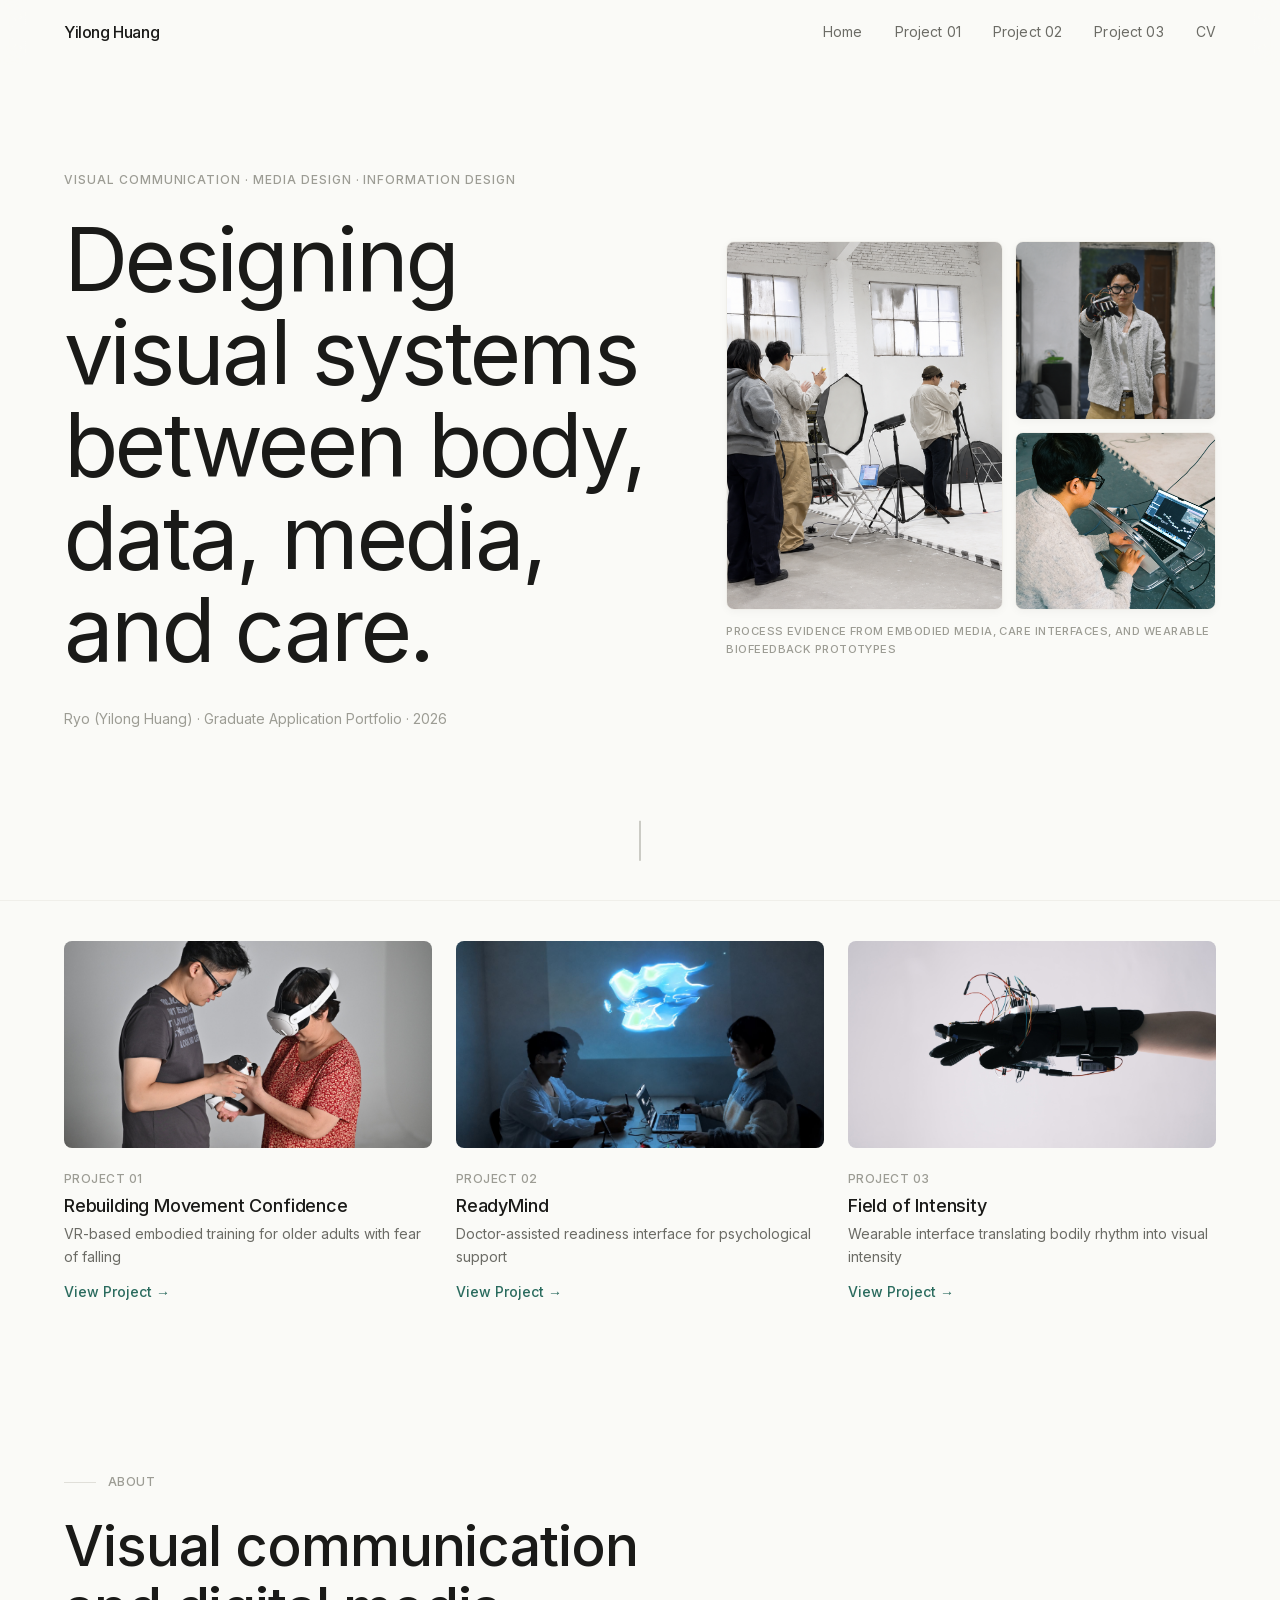
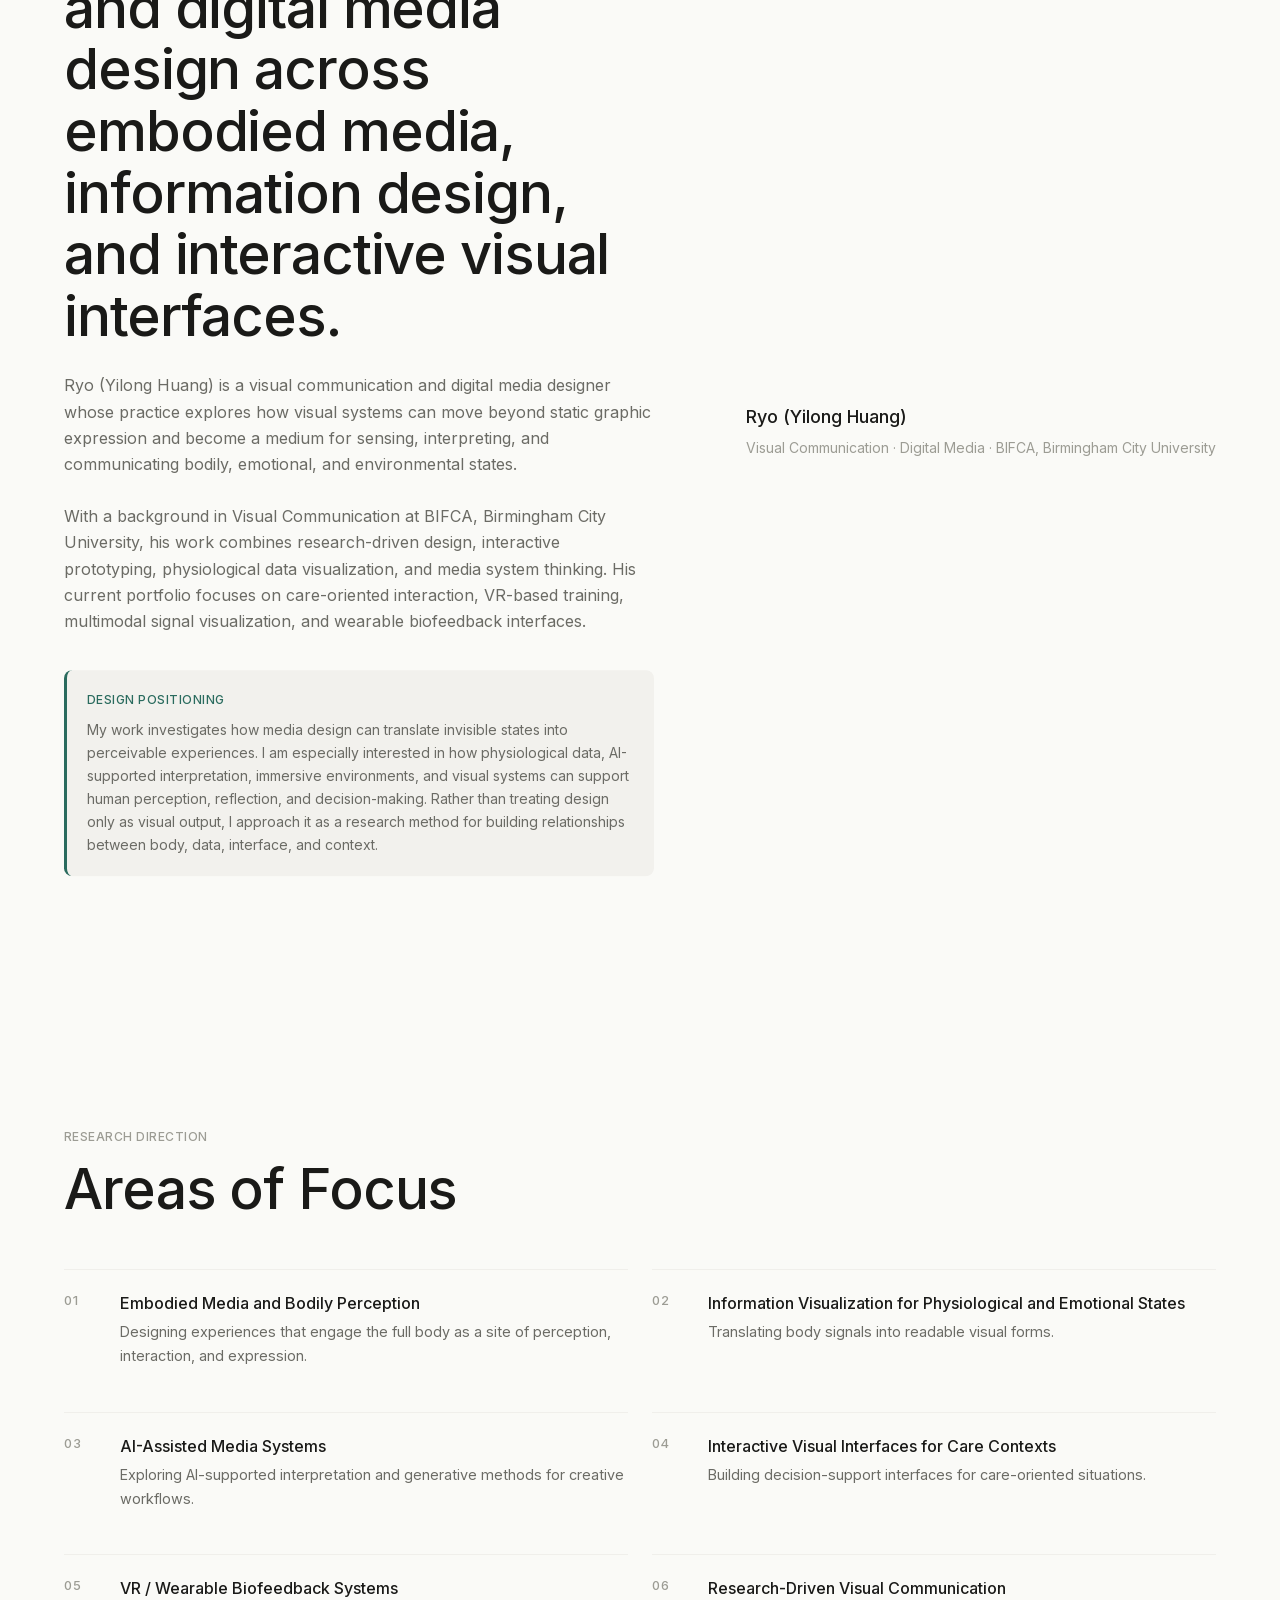
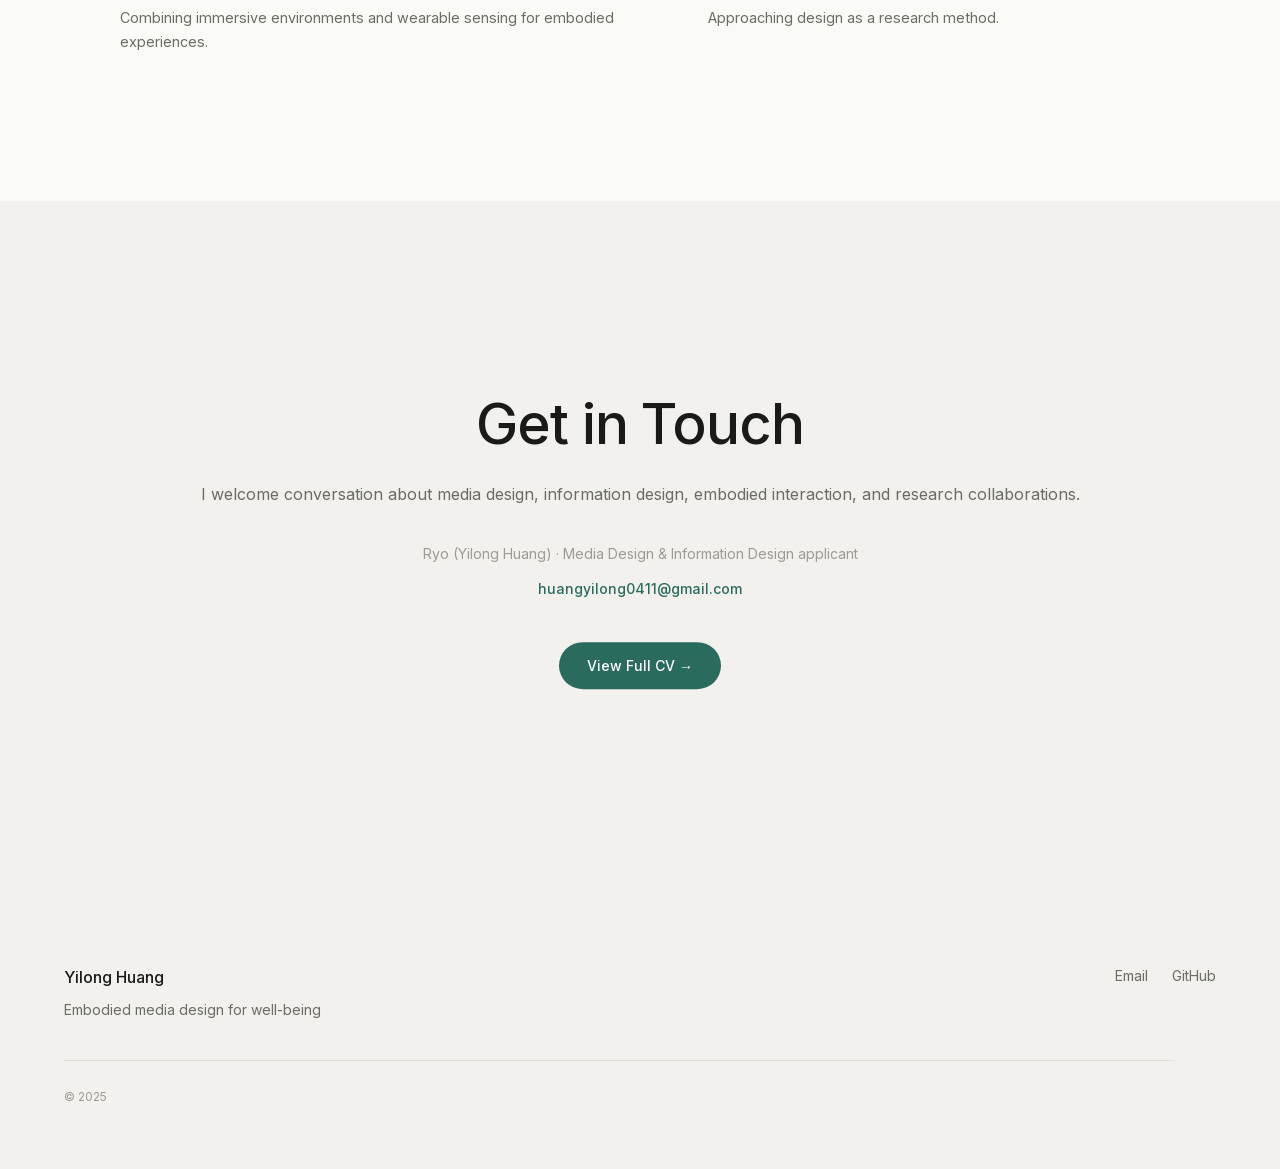
==== commit 8c2ac99f: "Update portfolio year to 2026" ====
--- a/index.html
+++ b/index.html
@@ -1 +1 @@
-<!DOCTYPE html><html lang="en" class="__variable_37ef13"><head><meta charset="utf-8"/><meta name="viewport" content="width=device-width, initial-scale=1"/><link rel="preload" href="/_next/static/media/e4af272ccee01ff0-s.p.woff2" as="font" crossorigin="" type="font/woff2"/><link rel="preload" as="image" href="/fof/hero-testing-headset.jpg"/><link rel="preload" as="image" href="/readymind/hero-use-session.jpg"/><link rel="preload" as="image" href="/foi/hero-glove.jpg"/><link rel="preload" as="image" href="/hero-portrait.jpg"/><link rel="preload" as="image" href="/fof/testing-setup.jpg"/><link rel="preload" as="image" href="/readymind/readiness-ready.jpg"/><link rel="preload" as="image" href="/readymind/td-network-full.jpg"/><link rel="preload" as="image" href="/foi/final-experience-full.jpg"/><link rel="stylesheet" href="/_next/static/css/71a646917b678b05.css" data-precedence="next"/><link rel="preload" as="script" fetchpriority="low" href="/_next/static/chunks/webpack-1b2c01f7b00f13eb.js"/><script src="/_next/static/chunks/fd9d1056-00bb33a35b5f8051.js" async=""></script><script src="/_next/static/chunks/23-e2f1394803d59ee6.js" async=""></script><script src="/_next/static/chunks/main-app-ce95c9a15005756d.js" async=""></script><script src="/_next/static/chunks/513-ec970bd23ad22028.js" async=""></script><script src="/_next/static/chunks/138-55f99c6cba132b13.js" async=""></script><script src="/_next/static/chunks/app/page-2688fe1ff0238f65.js" async=""></script><script src="/_next/static/chunks/app/layout-fcbd334778827611.js" async=""></script><title>Yilong Huang — Graduate Application Portfolio</title><meta name="description" content="Design research portfolio of Ryo (Yilong Huang): embodied media, care interfaces, and wearable biofeedback prototypes."/><meta name="author" content="Yilong Huang"/><meta property="og:title" content="Yilong Huang — Graduate Application Portfolio"/><meta property="og:description" content="Design research portfolio of Ryo (Yilong Huang): embodied media, care interfaces, and wearable biofeedback prototypes."/><meta property="og:type" content="website"/><meta name="twitter:card" content="summary"/><meta name="twitter:title" content="Yilong Huang — Graduate Application Portfolio"/><meta name="twitter:description" content="Design research portfolio of Ryo (Yilong Huang): embodied media, care interfaces, and wearable biofeedback prototypes."/><meta name="next-size-adjust"/><script src="/_next/static/chunks/polyfills-78c92fac7aa8fdd8.js" nomodule=""></script></head><body class="__className_37ef13"><nav class="fixed top-0 left-0 right-0 z-50 transition-all duration-300" style="background-color:rgba(250, 250, 247, 0.6);backdrop-filter:blur(12px);-webkit-backdrop-filter:blur(12px);border-bottom:1px solid transparent"><div class="page-container flex items-center justify-between h-16"><a class="text-[1rem] font-medium tracking-tight" href="/" style="color:var(--text-primary)">Yilong Huang</a><div class="hidden md:flex items-center gap-8"><a class="relative text-[0.875rem] transition-colors duration-200 group" href="/" style="color:var(--text-primary);font-weight:500;letter-spacing:0.01em">Home<span class="absolute -bottom-1.5 left-1/2 -translate-x-1/2 w-1 h-1 rounded-full" style="background-color:var(--accent)"></span><span class="absolute -bottom-0.5 left-0 w-full h-px origin-left scale-x-0 group-hover:scale-x-100 transition-transform duration-300" style="background-color:var(--text-primary)"></span></a><a class="relative text-[0.875rem] transition-colors duration-200 group" href="/project-fof-vr" style="color:var(--text-secondary);font-weight:400;letter-spacing:0.01em">Project 01<span class="absolute -bottom-0.5 left-0 w-full h-px origin-left scale-x-0 group-hover:scale-x-100 transition-transform duration-300" style="background-color:var(--text-primary)"></span></a><a class="relative text-[0.875rem] transition-colors duration-200 group" href="/project-readymind" style="color:var(--text-secondary);font-weight:400;letter-spacing:0.01em">Project 02<span class="absolute -bottom-0.5 left-0 w-full h-px origin-left scale-x-0 group-hover:scale-x-100 transition-transform duration-300" style="background-color:var(--text-primary)"></span></a><a class="relative text-[0.875rem] transition-colors duration-200 group" href="/project-field-of-intensity" style="color:var(--text-secondary);font-weight:400;letter-spacing:0.01em">Project 03<span class="absolute -bottom-0.5 left-0 w-full h-px origin-left scale-x-0 group-hover:scale-x-100 transition-transform duration-300" style="background-color:var(--text-primary)"></span></a><a class="relative text-[0.875rem] transition-colors duration-200 group" href="/cv" style="color:var(--text-secondary);font-weight:400;letter-spacing:0.01em">CV<span class="absolute -bottom-0.5 left-0 w-full h-px origin-left scale-x-0 group-hover:scale-x-100 transition-transform duration-300" style="background-color:var(--text-primary)"></span></a></div><button class="md:hidden flex flex-col justify-center items-center w-6 h-6 gap-[6px]" aria-label="Toggle menu"><span class="block w-6 h-0.5 origin-center" style="background-color:var(--text-primary)"></span><span class="block w-6 h-0.5 origin-center" style="background-color:var(--text-primary)"></span></button></div></nav><main><section class="relative flex flex-col justify-center items-start min-h-[100dvh]" style="background-color:var(--bg-primary)"><div class="page-container w-full"><div class="flex flex-col lg:flex-row lg:items-center gap-12 lg:gap-16"><div class="lg:w-[55%]"><p class="text-[0.75rem] font-medium uppercase mb-6" style="color:var(--text-tertiary);letter-spacing:0.08em;opacity:0;transform:translateY(15px)">Visual Communication · Media Design · Information Design</p><h1 style="font-size:clamp(2.8rem, 7vw, 5.5rem);font-weight:400;letter-spacing:-0.03em;line-height:1.05;color:var(--text-primary);opacity:0;transform:translateY(40px)">Designing visual systems between body, data, media, and care.</h1><p class="mt-8 text-[0.875rem]" style="color:var(--text-tertiary);opacity:0">Ryo (Yilong Huang) · Graduate Application Portfolio · 2025</p></div><div class="lg:w-[45%]"><div style="opacity:0;transform:translateY(30px)"><div class="flex gap-3"><div class="w-[58%] overflow-hidden" style="border-radius:8px;border:1px solid var(--border-light);box-shadow:0 2px 8px rgba(0,0,0,0.04);opacity:0;transform:translateY(20px)"><img src="/hero-process-studio.png" alt="Design research studio — prototype testing and documentation" class="w-full h-full object-cover" style="aspect-ratio:3/4" loading="lazy"/></div><div class="w-[42%] flex flex-col gap-3"><div class="flex-1 overflow-hidden" style="border-radius:8px;border:1px solid var(--border-light);box-shadow:0 2px 8px rgba(0,0,0,0.04);opacity:0;transform:translateY(20px)"><img src="/hero-glove-portrait.png" alt="Ryo presenting the wearable glove prototype" class="w-full h-full object-cover" loading="lazy"/></div><div class="flex-1 overflow-hidden" style="border-radius:8px;border:1px solid var(--border-light);box-shadow:0 2px 8px rgba(0,0,0,0.04);opacity:0;transform:translateY(20px)"><img src="/hero-td-working.png" alt="Ryo working on TouchDesigner system in the studio" class="w-full h-full object-cover" loading="lazy"/></div></div></div><p class="mt-3 text-[0.7rem] font-medium tracking-[0.04em] uppercase" style="color:var(--text-tertiary);opacity:0">Process evidence from embodied media, care interfaces, and wearable biofeedback prototypes</p></div></div></div></div><div class="absolute bottom-10 left-1/2 -translate-x-1/2 flex flex-col items-center" style="opacity:0"><div class="w-px h-10" style="background-color:var(--text-tertiary)"></div></div></section><section style="background-color:var(--bg-primary);border-top:1px solid var(--border-light)"><div class="page-container py-10"><div class="grid grid-cols-1 md:grid-cols-2 lg:grid-cols-3 gap-6"><div class="" style="opacity:0;transform:translateY(30px)"><a class="group block" href="/project-fof-vr"><div class="overflow-hidden" style="border-radius:8px"><img src="/fof/hero-testing-headset.jpg" alt="Rebuilding Movement Confidence — VR training prototype" class="w-full h-auto object-cover" style="aspect-ratio:16/9"/></div><div class="mt-4"><span class="text-[0.75rem] font-medium tracking-[0.04em] uppercase" style="color:var(--text-tertiary)">Project 01</span><h3 class="mt-1 text-[1.125rem] font-medium tracking-[-0.01em] group-hover:underline" style="color:var(--text-primary);line-height:1.3">Rebuilding Movement Confidence</h3><p class="mt-1 text-[0.875rem]" style="color:var(--text-secondary)">VR-based embodied training for older adults with fear of falling</p><span class="inline-flex items-center gap-1 mt-3 text-[0.875rem] font-medium" style="color:var(--accent)">View Project <span class="inline-block">→</span></span></div></a></div><div class="" style="opacity:0;transform:translateY(30px)"><a class="group block" href="/project-readymind"><div class="overflow-hidden" style="border-radius:8px"><img src="/readymind/hero-use-session.jpg" alt="ReadyMind — Doctor-assisted emotional readiness interface" class="w-full h-auto object-cover" style="aspect-ratio:16/9"/></div><div class="mt-4"><span class="text-[0.75rem] font-medium tracking-[0.04em] uppercase" style="color:var(--text-tertiary)">Project 02</span><h3 class="mt-1 text-[1.125rem] font-medium tracking-[-0.01em] group-hover:underline" style="color:var(--text-primary);line-height:1.3">ReadyMind</h3><p class="mt-1 text-[0.875rem]" style="color:var(--text-secondary)">Doctor-assisted readiness interface for psychological support</p><span class="inline-flex items-center gap-1 mt-3 text-[0.875rem] font-medium" style="color:var(--accent)">View Project <span class="inline-block">→</span></span></div></a></div><div class="" style="opacity:0;transform:translateY(30px)"><a class="group block" href="/project-field-of-intensity"><div class="overflow-hidden" style="border-radius:8px"><img src="/foi/hero-glove.jpg" alt="Field of Intensity — wearable biofeedback interface" class="w-full h-auto object-cover" style="aspect-ratio:16/9"/></div><div class="mt-4"><span class="text-[0.75rem] font-medium tracking-[0.04em] uppercase" style="color:var(--text-tertiary)">Project 03</span><h3 class="mt-1 text-[1.125rem] font-medium tracking-[-0.01em] group-hover:underline" style="color:var(--text-primary);line-height:1.3">Field of Intensity</h3><p class="mt-1 text-[0.875rem]" style="color:var(--text-secondary)">Wearable interface translating bodily rhythm into visual intensity</p><span class="inline-flex items-center gap-1 mt-3 text-[0.875rem] font-medium" style="color:var(--accent)">View Project <span class="inline-block">→</span></span></div></a></div></div></div></section><section class="py-[var(--section-padding)]" style="background-color:var(--bg-primary)"><div class="page-container"><div class="flex flex-col lg:flex-row gap-12 lg:gap-20"><div class="lg:w-[55%] flex flex-col gap-6"><div class="" style="opacity:0;transform:translateY(30px)"><div class="flex items-center gap-3"><div class="w-8 h-px" style="background-color:var(--border);transform:scaleX(0);transform-origin:0% 50% 0"></div><span class="text-[0.75rem] font-medium uppercase" style="color:var(--text-tertiary);letter-spacing:0.04em">About</span></div></div><div class="" style="opacity:0;transform:translateY(30px)"><h2 style="font-size:clamp(2rem, 5vw, 3.5rem);font-weight:500;letter-spacing:-0.02em;line-height:1.1;color:var(--text-primary)">Visual communication and digital media design across embodied media, information design, and interactive visual interfaces.</h2></div><div class="" style="opacity:0;transform:translateY(30px)"><p style="color:var(--text-secondary)">Ryo (Yilong Huang) is a visual communication and digital media designer whose practice explores how visual systems can move beyond static graphic expression and become a medium for sensing, interpreting, and communicating bodily, emotional, and environmental states.</p></div><div class="" style="opacity:0;transform:translateY(30px)"><p style="color:var(--text-secondary)">With a background in Visual Communication at BIFCA, Birmingham City University, his work combines research-driven design, interactive prototyping, physiological data visualization, and media system thinking. His current portfolio focuses on care-oriented interaction, VR-based training, multimodal signal visualization, and wearable biofeedback interfaces.</p></div><div class="" style="opacity:0;transform:translateY(30px)"><div class="p-5 mt-2" style="background-color:var(--bg-secondary);border-radius:8px;border-left:3px solid var(--accent)"><p class="text-[0.75rem] font-medium tracking-[0.04em] uppercase mb-2" style="color:var(--accent)">Design Positioning</p><p class="text-[0.875rem] leading-[1.65]" style="color:var(--text-secondary)">My work investigates how media design can translate invisible states into perceivable experiences. I am especially interested in how physiological data, AI-supported interpretation, immersive environments, and visual systems can support human perception, reflection, and decision-making. Rather than treating design only as visual output, I approach it as a research method for building relationships between body, data, interface, and context.</p></div></div></div><div class="lg:w-[45%] flex flex-col items-start lg:items-end"><div class="w-full max-w-[380px]" style="clip-path:inset(100% 0 0 0)"><div class="overflow-hidden rounded-image"><div><img src="/hero-portrait.jpg" alt="Ryo (Yilong Huang) — Visual Communication and Digital Media Designer" class="w-full h-auto object-cover"/></div></div></div><div class="mt-4" style="opacity:0;transform:translateY(30px)"><p class="text-[1.125rem] font-medium" style="color:var(--text-primary)">Ryo (Yilong Huang)</p><p class="text-[0.875rem] mt-1" style="color:var(--text-tertiary)">Visual Communication · Digital Media · BIFCA, Birmingham City University</p></div></div></div></div></section><section style="background-color:var(--bg-primary);padding-top:var(--space-lg);padding-bottom:var(--space-lg)"><div class="page-container"><div class="flex flex-wrap gap-2"><div class="flex-1 min-w-[120px]" style="opacity:0;transform:translateY(30px)"><div class="overflow-hidden" style="border-radius:6px"><img src="/fof/testing-setup.jpg" alt="VR prototype testing with older adult participant" class="w-full h-auto object-cover" style="aspect-ratio:4/3"/></div></div><div class="flex-1 min-w-[120px]" style="opacity:0;transform:translateY(30px)"><div class="overflow-hidden" style="border-radius:6px"><img src="/readymind/readiness-ready.jpg" alt="Readiness interface showing Ready state" class="w-full h-auto object-cover" style="aspect-ratio:4/3"/></div></div><div class="flex-1 min-w-[120px]" style="opacity:0;transform:translateY(30px)"><div class="overflow-hidden" style="border-radius:6px"><img src="/readymind/td-network-full.jpg" alt="TouchDesigner system network showing data flow logic" class="w-full h-auto object-cover" style="aspect-ratio:4/3"/></div></div><div class="flex-1 min-w-[120px]" style="opacity:0;transform:translateY(30px)"><div class="overflow-hidden" style="border-radius:6px"><img src="/foi/hero-glove.jpg" alt="Wearable glove prototype with LED strips" class="w-full h-auto object-cover" style="aspect-ratio:4/3"/></div></div><div class="flex-1 min-w-[120px]" style="opacity:0;transform:translateY(30px)"><div class="overflow-hidden" style="border-radius:6px"><img src="/foi/final-experience-full.jpg" alt="Projected visual output in blue environment" class="w-full h-auto object-cover" style="aspect-ratio:4/3"/></div></div></div><p class="mt-3 text-[0.7rem] font-medium tracking-[0.04em] uppercase text-center" style="color:var(--text-tertiary)">Selected evidence from design research prototypes</p></div></section><section class="py-[var(--section-padding)]" style="background-color:var(--bg-secondary)"><div class="page-container"><div class="mb-12" style="opacity:0;transform:translateY(30px)"><span class="text-[0.75rem] font-medium uppercase block mb-3" style="color:var(--text-tertiary);letter-spacing:0.04em">Selected Work</span><h2 style="font-size:clamp(2rem, 5vw, 3.5rem);font-weight:500;letter-spacing:-0.02em;line-height:1.1;color:var(--text-primary)">Projects</h2></div><div class="" style="opacity:0;transform:translateY(50px)"><a class="group/card block rounded-lg overflow-hidden relative" href="/project-fof-vr" style="background-color:var(--bg-primary);min-height:300px"><div class="absolute inset-0 w-full h-full" style="opacity:0;transform:translateY(30px)"><div class="w-full h-full"><img src="/fof/testing-setup.jpg" alt="Rebuilding Movement Confidence — VR training prototype" class="w-full h-full object-cover" loading="lazy"/></div></div><div class="absolute inset-0" style="background:linear-gradient(to top, rgba(250,250,247,0.92) 0%, rgba(250,250,247,0.55) 25%, rgba(250,250,247,0.15) 50%, transparent 70%)"></div><div class="absolute bottom-0 left-0 right-0 p-5 sm:p-6"><div class="max-w-[520px]"><span class="text-[0.7rem] font-medium uppercase tracking-[0.04em]" style="color:var(--text-tertiary)">Project 01</span><h3 class="mt-1" style="font-size:clamp(1.3rem, 2.8vw, 1.8rem);font-weight:500;letter-spacing:-0.015em;line-height:1.2;color:var(--text-primary)">Rebuilding Movement Confidence</h3><p class="mt-2 text-[0.8rem] hidden sm:block" style="color:var(--text-secondary);line-height:1.5">A VR-based embodied training prototype for older adults with fear of falling, exploring progressive exposure and bodily confidence.</p><div class="flex flex-wrap gap-x-2 gap-y-1 mt-2"><span class="text-[0.65rem] font-medium" style="color:var(--accent);letter-spacing:0.04em">VR</span><span class="text-[0.65rem] font-medium" style="color:var(--accent);letter-spacing:0.04em">Embodied Interaction</span><span class="text-[0.65rem] font-medium" style="color:var(--accent);letter-spacing:0.04em">Well-being</span></div><span class="inline-flex items-center gap-1 mt-2 text-[0.8rem] font-medium" style="color:var(--accent)">View Project <span class="inline-block">→</span></span></div></div></a></div><div class="h-12"></div><div class="" style="opacity:0;transform:translateY(50px)"><a class="group/card block rounded-lg overflow-hidden relative" href="/project-readymind" style="background-color:var(--bg-primary);min-height:300px"><div class="absolute inset-0 w-full h-full" style="opacity:0;transform:translateY(30px)"><div class="w-full h-full"><img src="/readymind/hero-use-session.jpg" alt="ReadyMind doctor-assisted emotional readiness interface" class="w-full h-full object-cover" loading="lazy"/></div></div><div class="absolute inset-0" style="background:linear-gradient(to top, rgba(250,250,247,0.92) 0%, rgba(250,250,247,0.55) 25%, rgba(250,250,247,0.15) 50%, transparent 70%)"></div><div class="absolute bottom-0 left-0 right-0 p-5 sm:p-6"><div class="max-w-[520px]"><span class="text-[0.7rem] font-medium uppercase tracking-[0.04em]" style="color:var(--text-tertiary)">Project 02</span><h3 class="mt-1" style="font-size:clamp(1.3rem, 2.8vw, 1.8rem);font-weight:500;letter-spacing:-0.015em;line-height:1.2;color:var(--text-primary)">ReadyMind</h3><p class="mt-2 text-[0.8rem] hidden sm:block" style="color:var(--text-secondary);line-height:1.5">A doctor-assisted interface using multimodal physiological signals to support safer psychological support timing decisions.</p><div class="flex flex-wrap gap-x-2 gap-y-1 mt-2"><span class="text-[0.65rem] font-medium" style="color:var(--accent);letter-spacing:0.04em">Readiness Visualization</span><span class="text-[0.65rem] font-medium" style="color:var(--accent);letter-spacing:0.04em">Multimodal Signals</span><span class="text-[0.65rem] font-medium" style="color:var(--accent);letter-spacing:0.04em">Care Interface</span></div><span class="inline-flex items-center gap-1 mt-2 text-[0.8rem] font-medium" style="color:var(--accent)">View Project <span class="inline-block">→</span></span></div></div></a></div><div class="h-12"></div><div class="" style="opacity:0;transform:translateY(50px)"><a class="group/card block rounded-lg overflow-hidden relative" href="/project-field-of-intensity" style="background-color:var(--bg-primary);min-height:300px"><div class="absolute inset-0 w-full h-full" style="opacity:0;transform:translateY(30px)"><div class="w-full h-full"><img src="/foi/hero-glove.jpg" alt="Field of Intensity — wearable glove prototype with LED and pulse sensor" class="w-full h-full object-cover" loading="lazy"/></div></div><div class="absolute inset-0" style="background:linear-gradient(to top, rgba(250,250,247,0.92) 0%, rgba(250,250,247,0.55) 25%, rgba(250,250,247,0.15) 50%, transparent 70%)"></div><div class="absolute bottom-0 left-0 right-0 p-5 sm:p-6"><div class="max-w-[520px]"><span class="text-[0.7rem] font-medium uppercase tracking-[0.04em]" style="color:var(--text-tertiary)">Project 03</span><h3 class="mt-1" style="font-size:clamp(1.3rem, 2.8vw, 1.8rem);font-weight:500;letter-spacing:-0.015em;line-height:1.2;color:var(--text-primary)">Field of Intensity</h3><p class="mt-2 text-[0.8rem] hidden sm:block" style="color:var(--text-secondary);line-height:1.5">A wearable biofeedback interface translating bodily rhythm into light, vibration, projection and spatial atmosphere.</p><div class="flex flex-wrap gap-x-2 gap-y-1 mt-2"><span class="text-[0.65rem] font-medium" style="color:var(--accent);letter-spacing:0.04em">Wearable Interface</span><span class="text-[0.65rem] font-medium" style="color:var(--accent);letter-spacing:0.04em">Biofeedback</span><span class="text-[0.65rem] font-medium" style="color:var(--accent);letter-spacing:0.04em">Projection</span><span class="text-[0.65rem] font-medium" style="color:var(--accent);letter-spacing:0.04em">Embodied Media</span></div><span class="inline-flex items-center gap-1 mt-2 text-[0.8rem] font-medium" style="color:var(--accent)">View Project <span class="inline-block">→</span></span></div></div></a></div></div></section><section class="py-[var(--section-padding)]" style="background-color:var(--bg-primary)"><div class="page-container max-w-[900px]"><div class="mb-12" style="opacity:0;transform:translateY(30px)"><span class="text-[0.75rem] font-medium uppercase block mb-3" style="color:var(--text-tertiary);letter-spacing:0.04em">Research Direction</span><h2 style="font-size:clamp(2rem, 5vw, 3.5rem);font-weight:500;letter-spacing:-0.02em;line-height:1.1;color:var(--text-primary)">Areas of Focus</h2></div><div class="grid grid-cols-1 md:grid-cols-2 lg:grid-cols-3 gap-4"><div class="" style="opacity:0;transform:translateY(30px)"><div class="rounded-card-sm border transition-all duration-300 h-full overflow-hidden" style="background-color:var(--bg-secondary);border-color:var(--border-light)"><div class="overflow-hidden" style="aspect-ratio:16/9;background-color:var(--bg-primary)"><img src="/fof/testing-setup.jpg" alt="VR testing with older adult participant" class="w-full h-full object-cover" loading="lazy"/></div><div class="p-4"><span class="text-[0.75rem] block mb-1" style="color:var(--text-tertiary)">01</span><h4 class="text-[1.05rem] font-medium mb-1" style="color:var(--text-primary);letter-spacing:-0.01em;line-height:1.3">Embodied Media and Bodily Perception</h4><p class="text-[0.8rem] leading-relaxed" style="color:var(--text-secondary)">Designing experiences that engage the full body as a site of perception, interaction, and expression.</p></div></div></div><div class="" style="opacity:0;transform:translateY(30px)"><div class="rounded-card-sm border transition-all duration-300 h-full overflow-hidden" style="background-color:var(--bg-secondary);border-color:var(--border-light)"><div class="overflow-hidden" style="aspect-ratio:16/9;background-color:var(--bg-primary)"><img src="/readymind/readiness-ready.jpg" alt="Readiness interface showing Ready state" class="w-full h-full object-cover" loading="lazy"/></div><div class="p-4"><span class="text-[0.75rem] block mb-1" style="color:var(--text-tertiary)">02</span><h4 class="text-[1.05rem] font-medium mb-1" style="color:var(--text-primary);letter-spacing:-0.01em;line-height:1.3">Information Visualization for Physiological and Emotional States</h4><p class="text-[0.8rem] leading-relaxed" style="color:var(--text-secondary)">Translating body signals into readable visual forms.</p></div></div></div><div class="" style="opacity:0;transform:translateY(30px)"><div class="rounded-card-sm border transition-all duration-300 h-full overflow-hidden" style="background-color:var(--bg-secondary);border-color:var(--border-light)"><div class="overflow-hidden" style="aspect-ratio:16/9;background-color:var(--bg-primary)"><img src="/readymind/td-network-full.jpg" alt="TouchDesigner network showing system logic" class="w-full h-full object-cover" loading="lazy"/></div><div class="p-4"><span class="text-[0.75rem] block mb-1" style="color:var(--text-tertiary)">03</span><h4 class="text-[1.05rem] font-medium mb-1" style="color:var(--text-primary);letter-spacing:-0.01em;line-height:1.3">AI-Assisted Media Systems</h4><p class="text-[0.8rem] leading-relaxed" style="color:var(--text-secondary)">Exploring AI-supported interpretation and generative methods for creative workflows.</p></div></div></div><div class="" style="opacity:0;transform:translateY(30px)"><div class="rounded-card-sm border transition-all duration-300 h-full overflow-hidden" style="background-color:var(--bg-secondary);border-color:var(--border-light)"><div class="overflow-hidden" style="aspect-ratio:16/9;background-color:var(--bg-primary)"><img src="/readymind/hero-use-session.jpg" alt="Doctor-assisted testing session" class="w-full h-full object-cover" loading="lazy"/></div><div class="p-4"><span class="text-[0.75rem] block mb-1" style="color:var(--text-tertiary)">04</span><h4 class="text-[1.05rem] font-medium mb-1" style="color:var(--text-primary);letter-spacing:-0.01em;line-height:1.3">Interactive Visual Interfaces for Care Contexts</h4><p class="text-[0.8rem] leading-relaxed" style="color:var(--text-secondary)">Building decision-support interfaces for care-oriented situations.</p></div></div></div><div class="" style="opacity:0;transform:translateY(30px)"><div class="rounded-card-sm border transition-all duration-300 h-full overflow-hidden" style="background-color:var(--bg-secondary);border-color:var(--border-light)"><div class="overflow-hidden" style="aspect-ratio:16/9;background-color:var(--bg-primary)"><img src="/foi/glove-led-orange.jpg" alt="Wearable LED glove prototype" class="w-full h-full object-cover" loading="lazy"/></div><div class="p-4"><span class="text-[0.75rem] block mb-1" style="color:var(--text-tertiary)">05</span><h4 class="text-[1.05rem] font-medium mb-1" style="color:var(--text-primary);letter-spacing:-0.01em;line-height:1.3">VR / Wearable Biofeedback Systems</h4><p class="text-[0.8rem] leading-relaxed" style="color:var(--text-secondary)">Combining immersive environments and wearable sensing for embodied experiences.</p></div></div></div><div class="" style="opacity:0;transform:translateY(30px)"><div class="rounded-card-sm border transition-all duration-300 h-full overflow-hidden" style="background-color:var(--bg-secondary);border-color:var(--border-light)"><div class="overflow-hidden" style="aspect-ratio:16/9;background-color:var(--bg-primary)"><img src="/foi/system-interface.jpg" alt="System interface diagram" class="w-full h-full object-cover" loading="lazy"/></div><div class="p-4"><span class="text-[0.75rem] block mb-1" style="color:var(--text-tertiary)">06</span><h4 class="text-[1.05rem] font-medium mb-1" style="color:var(--text-primary);letter-spacing:-0.01em;line-height:1.3">Research-Driven Visual Communication</h4><p class="text-[0.8rem] leading-relaxed" style="color:var(--text-secondary)">Approaching design as a research method.</p></div></div></div></div></div></section><section class="py-[var(--space-3xl)]" style="background-color:var(--bg-secondary)"><div class="page-container max-w-[640px] text-center"><div class="" style="opacity:0;transform:translateY(30px)"><h2 style="font-size:clamp(2rem, 5vw, 3.5rem);font-weight:500;letter-spacing:-0.02em;line-height:1.1;color:var(--text-primary)">Get in Touch</h2></div><div class="" style="opacity:0;transform:translateY(30px)"><p class="mt-6" style="color:var(--text-secondary)">I welcome conversation about media design, information design, embodied interaction, and research collaborations.</p></div><div class="" style="opacity:0;transform:translateY(30px)"><div class="mt-8 flex flex-col items-center gap-3"><p class="text-[0.875rem]" style="color:var(--text-tertiary)">Ryo (Yilong Huang) · Media Design &amp; Information Design applicant</p><a class="text-[0.875rem] font-medium transition-all duration-200 hover:underline" href="/cdn-cgi/l/email-protection#5b332e3a353c22323734353c6b6f6a6a1b3c363a323775383436" style="color:var(--accent)"><span class="__cf_email__" data-cfemail="8de5f8ece3eaf4e4e1e2e3eabdb9bcbccdeae0ece4e1a3eee2e0">[email&#160;protected]</span></a></div></div><div class="" style="opacity:0;transform:translateY(30px)"><div class="mt-8 inline-block" style="transform:scale(0.98)"><a class="inline-flex items-center gap-2 px-7 py-3 text-[0.875rem] font-medium text-white rounded-full transition-all duration-200" href="/cv" style="background-color:var(--accent)">View Full CV →</a></div></div></div></section></main><footer style="background-color:var(--bg-secondary);padding-top:var(--space-xl);padding-bottom:var(--space-lg)"><div class="page-container"><div class="" style="opacity:0;transform:translateY(30px)"><div class="flex flex-col lg:flex-row lg:items-start lg:justify-between gap-8 lg:gap-16"><div class="flex flex-col gap-2"><p class="text-[1rem] font-medium" style="color:var(--text-primary)">Yilong Huang</p><p class="text-[0.875rem]" style="color:var(--text-secondary)">Embodied media design for well-being</p></div><div class="flex items-center gap-6"><a class="text-[0.875rem] transition-colors duration-200 hover:underline" href="/cdn-cgi/l/email-protection#adf6e4e3fee8fff98df4e2f8ff8de8e0ece4e1f0" rel="noopener noreferrer" style="color:var(--text-secondary)" target="_blank">Email</a><a class="text-[0.875rem] transition-colors duration-200 hover:underline" href="https://github.com/Dragon13-oss" rel="noopener noreferrer" style="color:var(--text-secondary)" target="_blank">GitHub</a></div></div></div><div class="w-full h-px mt-10 mb-6" style="background-color:var(--border);transform:scaleX(0);transform-origin:0% 50% 0"></div><div class="" style="opacity:0;transform:translateY(30px)"><p class="text-[0.75rem]" style="color:var(--text-tertiary)">© 2025</p></div></div></footer><script data-cfasync="false" src="/cdn-cgi/scripts/5c5dd728/cloudflare-static/email-decode.min.js"></script><script src="/_next/static/chunks/webpack-1b2c01f7b00f13eb.js" async=""></script><script>(self.__next_f=self.__next_f||[]).push([0]);self.__next_f.push([2,null])</script><script>self.__next_f.push([1,"1:HL[\"/_next/static/media/e4af272ccee01ff0-s.p.woff2\",\"font\",{\"crossOrigin\":\"\",\"type\":\"font/woff2\"}]\n2:HL[\"/_next/static/css/71a646917b678b05.css\",\"style\"]\n"])</script><script>self.__next_f.push([1,"3:I[5751,[],\"\"]\n5:I[6513,[],\"ClientPageRoot\"]\n6:I[8212,[\"513\",\"static/chunks/513-ec970bd23ad22028.js\",\"138\",\"static/chunks/138-55f99c6cba132b13.js\",\"931\",\"static/chunks/app/page-2688fe1ff0238f65.js\"],\"default\"]\n7:I[6249,[\"513\",\"static/chunks/513-ec970bd23ad22028.js\",\"138\",\"static/chunks/138-55f99c6cba132b13.js\",\"185\",\"static/chunks/app/layout-fcbd334778827611.js\"],\"default\"]\n8:I[9275,[],\"\"]\n9:I[1343,[],\"\"]\na:I[9966,[\"513\",\"static/chunks/513-ec970bd23ad22028.js\",\"138\",\"static/chunks/138-55f99c6cba132b13.js\",\"185\",\"static/chunks/app/layout-fcbd334778827611.js\"],\"default\"]\nc:I[6130,[],\"\"]\nd:[]\n"])</script><script>self.__next_f.push([1,"0:[[[\"$\",\"link\",\"0\",{\"rel\":\"stylesheet\",\"href\":\"/_next/static/css/71a646917b678b05.css\",\"precedence\":\"next\",\"crossOrigin\":\"$undefined\"}]],[\"$\",\"$L3\",null,{\"buildId\":\"kPNJKm3Ej8O-nWjQXl5Xx\",\"assetPrefix\":\"\",\"initialCanonicalUrl\":\"/\",\"initialTree\":[\"\",{\"children\":[\"__PAGE__\",{}]},\"$undefined\",\"$undefined\",true],\"initialSeedData\":[\"\",{\"children\":[\"__PAGE__\",{},[[\"$L4\",[\"$\",\"$L5\",null,{\"props\":{\"params\":{},\"searchParams\":{}},\"Component\":\"$6\"}]],null],null]},[[\"$\",\"html\",null,{\"lang\":\"en\",\"className\":\"__variable_37ef13\",\"children\":[\"$\",\"body\",null,{\"className\":\"__className_37ef13\",\"children\":[[\"$\",\"$L7\",null,{}],[\"$\",\"main\",null,{\"children\":[\"$\",\"$L8\",null,{\"parallelRouterKey\":\"children\",\"segmentPath\":[\"children\"],\"error\":\"$undefined\",\"errorStyles\":\"$undefined\",\"errorScripts\":\"$undefined\",\"template\":[\"$\",\"$L9\",null,{}],\"templateStyles\":\"$undefined\",\"templateScripts\":\"$undefined\",\"notFound\":[[\"$\",\"title\",null,{\"children\":\"404: This page could not be found.\"}],[\"$\",\"div\",null,{\"style\":{\"fontFamily\":\"system-ui,\\\"Segoe UI\\\",Roboto,Helvetica,Arial,sans-serif,\\\"Apple Color Emoji\\\",\\\"Segoe UI Emoji\\\"\",\"height\":\"100vh\",\"textAlign\":\"center\",\"display\":\"flex\",\"flexDirection\":\"column\",\"alignItems\":\"center\",\"justifyContent\":\"center\"},\"children\":[\"$\",\"div\",null,{\"children\":[[\"$\",\"style\",null,{\"dangerouslySetInnerHTML\":{\"__html\":\"body{color:#000;background:#fff;margin:0}.next-error-h1{border-right:1px solid rgba(0,0,0,.3)}@media (prefers-color-scheme:dark){body{color:#fff;background:#000}.next-error-h1{border-right:1px solid rgba(255,255,255,.3)}}\"}}],[\"$\",\"h1\",null,{\"className\":\"next-error-h1\",\"style\":{\"display\":\"inline-block\",\"margin\":\"0 20px 0 0\",\"padding\":\"0 23px 0 0\",\"fontSize\":24,\"fontWeight\":500,\"verticalAlign\":\"top\",\"lineHeight\":\"49px\"},\"children\":\"404\"}],[\"$\",\"div\",null,{\"style\":{\"display\":\"inline-block\"},\"children\":[\"$\",\"h2\",null,{\"style\":{\"fontSize\":14,\"fontWeight\":400,\"lineHeight\":\"49px\",\"margin\":0},\"children\":\"This page could not be found.\"}]}]]}]}]],\"notFoundStyles\":[],\"styles\":null}]}],[\"$\",\"$La\",null,{}]]}]}],null],null],\"couldBeIntercepted\":false,\"initialHead\":[false,\"$Lb\"],\"globalErrorComponent\":\"$c\",\"missingSlots\":\"$Wd\"}]]\n"])</script><script>self.__next_f.push([1,"b:[[\"$\",\"meta\",\"0\",{\"name\":\"viewport\",\"content\":\"width=device-width, initial-scale=1\"}],[\"$\",\"meta\",\"1\",{\"charSet\":\"utf-8\"}],[\"$\",\"title\",\"2\",{\"children\":\"Yilong Huang — Graduate Application Portfolio\"}],[\"$\",\"meta\",\"3\",{\"name\":\"description\",\"content\":\"Design research portfolio of Ryo (Yilong Huang): embodied media, care interfaces, and wearable biofeedback prototypes.\"}],[\"$\",\"meta\",\"4\",{\"name\":\"author\",\"content\":\"Yilong Huang\"}],[\"$\",\"meta\",\"5\",{\"property\":\"og:title\",\"content\":\"Yilong Huang — Graduate Application Portfolio\"}],[\"$\",\"meta\",\"6\",{\"property\":\"og:description\",\"content\":\"Design research portfolio of Ryo (Yilong Huang): embodied media, care interfaces, and wearable biofeedback prototypes.\"}],[\"$\",\"meta\",\"7\",{\"property\":\"og:type\",\"content\":\"website\"}],[\"$\",\"meta\",\"8\",{\"name\":\"twitter:card\",\"content\":\"summary\"}],[\"$\",\"meta\",\"9\",{\"name\":\"twitter:title\",\"content\":\"Yilong Huang — Graduate Application Portfolio\"}],[\"$\",\"meta\",\"10\",{\"name\":\"twitter:description\",\"content\":\"Design research portfolio of Ryo (Yilong Huang): embodied media, care interfaces, and wearable biofeedback prototypes.\"}],[\"$\",\"meta\",\"11\",{\"name\":\"next-size-adjust\"}]]\n4:null\n"])</script></body></html>+<!DOCTYPE html><html lang="en" class="__variable_37ef13"><head><meta charset="utf-8"/><meta name="viewport" content="width=device-width, initial-scale=1"/><link rel="preload" href="/_next/static/media/e4af272ccee01ff0-s.p.woff2" as="font" crossorigin="" type="font/woff2"/><link rel="preload" as="image" href="/fof/hero-testing-headset.jpg"/><link rel="preload" as="image" href="/readymind/hero-use-session.jpg"/><link rel="preload" as="image" href="/foi/hero-glove.jpg"/><link rel="preload" as="image" href="/hero-portrait.jpg"/><link rel="preload" as="image" href="/fof/testing-setup.jpg"/><link rel="preload" as="image" href="/readymind/readiness-ready.jpg"/><link rel="preload" as="image" href="/readymind/td-network-full.jpg"/><link rel="preload" as="image" href="/foi/final-experience-full.jpg"/><link rel="stylesheet" href="/_next/static/css/71a646917b678b05.css" data-precedence="next"/><link rel="preload" as="script" fetchpriority="low" href="/_next/static/chunks/webpack-1b2c01f7b00f13eb.js"/><script src="/_next/static/chunks/fd9d1056-00bb33a35b5f8051.js" async=""></script><script src="/_next/static/chunks/23-e2f1394803d59ee6.js" async=""></script><script src="/_next/static/chunks/main-app-ce95c9a15005756d.js" async=""></script><script src="/_next/static/chunks/513-ec970bd23ad22028.js" async=""></script><script src="/_next/static/chunks/138-55f99c6cba132b13.js" async=""></script><script src="/_next/static/chunks/app/page-2688fe1ff0238f65.js" async=""></script><script src="/_next/static/chunks/app/layout-fcbd334778827611.js" async=""></script><title>Yilong Huang — Graduate Application Portfolio</title><meta name="description" content="Design research portfolio of Ryo (Yilong Huang): embodied media, care interfaces, and wearable biofeedback prototypes."/><meta name="author" content="Yilong Huang"/><meta property="og:title" content="Yilong Huang — Graduate Application Portfolio"/><meta property="og:description" content="Design research portfolio of Ryo (Yilong Huang): embodied media, care interfaces, and wearable biofeedback prototypes."/><meta property="og:type" content="website"/><meta name="twitter:card" content="summary"/><meta name="twitter:title" content="Yilong Huang — Graduate Application Portfolio"/><meta name="twitter:description" content="Design research portfolio of Ryo (Yilong Huang): embodied media, care interfaces, and wearable biofeedback prototypes."/><meta name="next-size-adjust"/><script src="/_next/static/chunks/polyfills-78c92fac7aa8fdd8.js" nomodule=""></script></head><body class="__className_37ef13"><nav class="fixed top-0 left-0 right-0 z-50 transition-all duration-300" style="background-color:rgba(250, 250, 247, 0.6);backdrop-filter:blur(12px);-webkit-backdrop-filter:blur(12px);border-bottom:1px solid transparent"><div class="page-container flex items-center justify-between h-16"><a class="text-[1rem] font-medium tracking-tight" href="/" style="color:var(--text-primary)">Yilong Huang</a><div class="hidden md:flex items-center gap-8"><a class="relative text-[0.875rem] transition-colors duration-200 group" href="/" style="color:var(--text-primary);font-weight:500;letter-spacing:0.01em">Home<span class="absolute -bottom-1.5 left-1/2 -translate-x-1/2 w-1 h-1 rounded-full" style="background-color:var(--accent)"></span><span class="absolute -bottom-0.5 left-0 w-full h-px origin-left scale-x-0 group-hover:scale-x-100 transition-transform duration-300" style="background-color:var(--text-primary)"></span></a><a class="relative text-[0.875rem] transition-colors duration-200 group" href="/project-fof-vr" style="color:var(--text-secondary);font-weight:400;letter-spacing:0.01em">Project 01<span class="absolute -bottom-0.5 left-0 w-full h-px origin-left scale-x-0 group-hover:scale-x-100 transition-transform duration-300" style="background-color:var(--text-primary)"></span></a><a class="relative text-[0.875rem] transition-colors duration-200 group" href="/project-readymind" style="color:var(--text-secondary);font-weight:400;letter-spacing:0.01em">Project 02<span class="absolute -bottom-0.5 left-0 w-full h-px origin-left scale-x-0 group-hover:scale-x-100 transition-transform duration-300" style="background-color:var(--text-primary)"></span></a><a class="relative text-[0.875rem] transition-colors duration-200 group" href="/project-field-of-intensity" style="color:var(--text-secondary);font-weight:400;letter-spacing:0.01em">Project 03<span class="absolute -bottom-0.5 left-0 w-full h-px origin-left scale-x-0 group-hover:scale-x-100 transition-transform duration-300" style="background-color:var(--text-primary)"></span></a><a class="relative text-[0.875rem] transition-colors duration-200 group" href="/cv" style="color:var(--text-secondary);font-weight:400;letter-spacing:0.01em">CV<span class="absolute -bottom-0.5 left-0 w-full h-px origin-left scale-x-0 group-hover:scale-x-100 transition-transform duration-300" style="background-color:var(--text-primary)"></span></a></div><button class="md:hidden flex flex-col justify-center items-center w-6 h-6 gap-[6px]" aria-label="Toggle menu"><span class="block w-6 h-0.5 origin-center" style="background-color:var(--text-primary)"></span><span class="block w-6 h-0.5 origin-center" style="background-color:var(--text-primary)"></span></button></div></nav><main><section class="relative flex flex-col justify-center items-start min-h-[100dvh]" style="background-color:var(--bg-primary)"><div class="page-container w-full"><div class="flex flex-col lg:flex-row lg:items-center gap-12 lg:gap-16"><div class="lg:w-[55%]"><p class="text-[0.75rem] font-medium uppercase mb-6" style="color:var(--text-tertiary);letter-spacing:0.08em;opacity:0;transform:translateY(15px)">Visual Communication · Media Design · Information Design</p><h1 style="font-size:clamp(2.8rem, 7vw, 5.5rem);font-weight:400;letter-spacing:-0.03em;line-height:1.05;color:var(--text-primary);opacity:0;transform:translateY(40px)">Designing visual systems between body, data, media, and care.</h1><p class="mt-8 text-[0.875rem]" style="color:var(--text-tertiary);opacity:0">Ryo (Yilong Huang) · Graduate Application Portfolio · 2026</p></div><div class="lg:w-[45%]"><div style="opacity:0;transform:translateY(30px)"><div class="flex gap-3"><div class="w-[58%] overflow-hidden" style="border-radius:8px;border:1px solid var(--border-light);box-shadow:0 2px 8px rgba(0,0,0,0.04);opacity:0;transform:translateY(20px)"><img src="/hero-process-studio.png" alt="Design research studio — prototype testing and documentation" class="w-full h-full object-cover" style="aspect-ratio:3/4" loading="lazy"/></div><div class="w-[42%] flex flex-col gap-3"><div class="flex-1 overflow-hidden" style="border-radius:8px;border:1px solid var(--border-light);box-shadow:0 2px 8px rgba(0,0,0,0.04);opacity:0;transform:translateY(20px)"><img src="/hero-glove-portrait.png" alt="Ryo presenting the wearable glove prototype" class="w-full h-full object-cover" loading="lazy"/></div><div class="flex-1 overflow-hidden" style="border-radius:8px;border:1px solid var(--border-light);box-shadow:0 2px 8px rgba(0,0,0,0.04);opacity:0;transform:translateY(20px)"><img src="/hero-td-working.png" alt="Ryo working on TouchDesigner system in the studio" class="w-full h-full object-cover" loading="lazy"/></div></div></div><p class="mt-3 text-[0.7rem] font-medium tracking-[0.04em] uppercase" style="color:var(--text-tertiary);opacity:0">Process evidence from embodied media, care interfaces, and wearable biofeedback prototypes</p></div></div></div></div><div class="absolute bottom-10 left-1/2 -translate-x-1/2 flex flex-col items-center" style="opacity:0"><div class="w-px h-10" style="background-color:var(--text-tertiary)"></div></div></section><section style="background-color:var(--bg-primary);border-top:1px solid var(--border-light)"><div class="page-container py-10"><div class="grid grid-cols-1 md:grid-cols-2 lg:grid-cols-3 gap-6"><div class="" style="opacity:0;transform:translateY(30px)"><a class="group block" href="/project-fof-vr"><div class="overflow-hidden" style="border-radius:8px"><img src="/fof/hero-testing-headset.jpg" alt="Rebuilding Movement Confidence — VR training prototype" class="w-full h-auto object-cover" style="aspect-ratio:16/9"/></div><div class="mt-4"><span class="text-[0.75rem] font-medium tracking-[0.04em] uppercase" style="color:var(--text-tertiary)">Project 01</span><h3 class="mt-1 text-[1.125rem] font-medium tracking-[-0.01em] group-hover:underline" style="color:var(--text-primary);line-height:1.3">Rebuilding Movement Confidence</h3><p class="mt-1 text-[0.875rem]" style="color:var(--text-secondary)">VR-based embodied training for older adults with fear of falling</p><span class="inline-flex items-center gap-1 mt-3 text-[0.875rem] font-medium" style="color:var(--accent)">View Project <span class="inline-block">→</span></span></div></a></div><div class="" style="opacity:0;transform:translateY(30px)"><a class="group block" href="/project-readymind"><div class="overflow-hidden" style="border-radius:8px"><img src="/readymind/hero-use-session.jpg" alt="ReadyMind — Doctor-assisted emotional readiness interface" class="w-full h-auto object-cover" style="aspect-ratio:16/9"/></div><div class="mt-4"><span class="text-[0.75rem] font-medium tracking-[0.04em] uppercase" style="color:var(--text-tertiary)">Project 02</span><h3 class="mt-1 text-[1.125rem] font-medium tracking-[-0.01em] group-hover:underline" style="color:var(--text-primary);line-height:1.3">ReadyMind</h3><p class="mt-1 text-[0.875rem]" style="color:var(--text-secondary)">Doctor-assisted readiness interface for psychological support</p><span class="inline-flex items-center gap-1 mt-3 text-[0.875rem] font-medium" style="color:var(--accent)">View Project <span class="inline-block">→</span></span></div></a></div><div class="" style="opacity:0;transform:translateY(30px)"><a class="group block" href="/project-field-of-intensity"><div class="overflow-hidden" style="border-radius:8px"><img src="/foi/hero-glove.jpg" alt="Field of Intensity — wearable biofeedback interface" class="w-full h-auto object-cover" style="aspect-ratio:16/9"/></div><div class="mt-4"><span class="text-[0.75rem] font-medium tracking-[0.04em] uppercase" style="color:var(--text-tertiary)">Project 03</span><h3 class="mt-1 text-[1.125rem] font-medium tracking-[-0.01em] group-hover:underline" style="color:var(--text-primary);line-height:1.3">Field of Intensity</h3><p class="mt-1 text-[0.875rem]" style="color:var(--text-secondary)">Wearable interface translating bodily rhythm into visual intensity</p><span class="inline-flex items-center gap-1 mt-3 text-[0.875rem] font-medium" style="color:var(--accent)">View Project <span class="inline-block">→</span></span></div></a></div></div></div></section><section class="py-[var(--section-padding)]" style="background-color:var(--bg-primary)"><div class="page-container"><div class="flex flex-col lg:flex-row gap-12 lg:gap-20"><div class="lg:w-[55%] flex flex-col gap-6"><div class="" style="opacity:0;transform:translateY(30px)"><div class="flex items-center gap-3"><div class="w-8 h-px" style="background-color:var(--border);transform:scaleX(0);transform-origin:0% 50% 0"></div><span class="text-[0.75rem] font-medium uppercase" style="color:var(--text-tertiary);letter-spacing:0.04em">About</span></div></div><div class="" style="opacity:0;transform:translateY(30px)"><h2 style="font-size:clamp(2rem, 5vw, 3.5rem);font-weight:500;letter-spacing:-0.02em;line-height:1.1;color:var(--text-primary)">Visual communication and digital media design across embodied media, information design, and interactive visual interfaces.</h2></div><div class="" style="opacity:0;transform:translateY(30px)"><p style="color:var(--text-secondary)">Ryo (Yilong Huang) is a visual communication and digital media designer whose practice explores how visual systems can move beyond static graphic expression and become a medium for sensing, interpreting, and communicating bodily, emotional, and environmental states.</p></div><div class="" style="opacity:0;transform:translateY(30px)"><p style="color:var(--text-secondary)">With a background in Visual Communication at BIFCA, Birmingham City University, his work combines research-driven design, interactive prototyping, physiological data visualization, and media system thinking. His current portfolio focuses on care-oriented interaction, VR-based training, multimodal signal visualization, and wearable biofeedback interfaces.</p></div><div class="" style="opacity:0;transform:translateY(30px)"><div class="p-5 mt-2" style="background-color:var(--bg-secondary);border-radius:8px;border-left:3px solid var(--accent)"><p class="text-[0.75rem] font-medium tracking-[0.04em] uppercase mb-2" style="color:var(--accent)">Design Positioning</p><p class="text-[0.875rem] leading-[1.65]" style="color:var(--text-secondary)">My work investigates how media design can translate invisible states into perceivable experiences. I am especially interested in how physiological data, AI-supported interpretation, immersive environments, and visual systems can support human perception, reflection, and decision-making. Rather than treating design only as visual output, I approach it as a research method for building relationships between body, data, interface, and context.</p></div></div></div><div class="lg:w-[45%] flex flex-col items-start lg:items-end"><div class="w-full max-w-[380px]" style="clip-path:inset(100% 0 0 0)"><div class="overflow-hidden rounded-image"><div><img src="/hero-portrait.jpg" alt="Ryo (Yilong Huang) — Visual Communication and Digital Media Designer" class="w-full h-auto object-cover"/></div></div></div><div class="mt-4" style="opacity:0;transform:translateY(30px)"><p class="text-[1.125rem] font-medium" style="color:var(--text-primary)">Ryo (Yilong Huang)</p><p class="text-[0.875rem] mt-1" style="color:var(--text-tertiary)">Visual Communication · Digital Media · BIFCA, Birmingham City University</p></div></div></div></div></section><section style="background-color:var(--bg-primary);padding-top:var(--space-lg);padding-bottom:var(--space-lg)"><div class="page-container"><div class="flex flex-wrap gap-2"><div class="flex-1 min-w-[120px]" style="opacity:0;transform:translateY(30px)"><div class="overflow-hidden" style="border-radius:6px"><img src="/fof/testing-setup.jpg" alt="VR prototype testing with older adult participant" class="w-full h-auto object-cover" style="aspect-ratio:4/3"/></div></div><div class="flex-1 min-w-[120px]" style="opacity:0;transform:translateY(30px)"><div class="overflow-hidden" style="border-radius:6px"><img src="/readymind/readiness-ready.jpg" alt="Readiness interface showing Ready state" class="w-full h-auto object-cover" style="aspect-ratio:4/3"/></div></div><div class="flex-1 min-w-[120px]" style="opacity:0;transform:translateY(30px)"><div class="overflow-hidden" style="border-radius:6px"><img src="/readymind/td-network-full.jpg" alt="TouchDesigner system network showing data flow logic" class="w-full h-auto object-cover" style="aspect-ratio:4/3"/></div></div><div class="flex-1 min-w-[120px]" style="opacity:0;transform:translateY(30px)"><div class="overflow-hidden" style="border-radius:6px"><img src="/foi/hero-glove.jpg" alt="Wearable glove prototype with LED strips" class="w-full h-auto object-cover" style="aspect-ratio:4/3"/></div></div><div class="flex-1 min-w-[120px]" style="opacity:0;transform:translateY(30px)"><div class="overflow-hidden" style="border-radius:6px"><img src="/foi/final-experience-full.jpg" alt="Projected visual output in blue environment" class="w-full h-auto object-cover" style="aspect-ratio:4/3"/></div></div></div><p class="mt-3 text-[0.7rem] font-medium tracking-[0.04em] uppercase text-center" style="color:var(--text-tertiary)">Selected evidence from design research prototypes</p></div></section><section class="py-[var(--section-padding)]" style="background-color:var(--bg-secondary)"><div class="page-container"><div class="mb-12" style="opacity:0;transform:translateY(30px)"><span class="text-[0.75rem] font-medium uppercase block mb-3" style="color:var(--text-tertiary);letter-spacing:0.04em">Selected Work</span><h2 style="font-size:clamp(2rem, 5vw, 3.5rem);font-weight:500;letter-spacing:-0.02em;line-height:1.1;color:var(--text-primary)">Projects</h2></div><div class="" style="opacity:0;transform:translateY(50px)"><a class="group/card block rounded-lg overflow-hidden relative" href="/project-fof-vr" style="background-color:var(--bg-primary);min-height:300px"><div class="absolute inset-0 w-full h-full" style="opacity:0;transform:translateY(30px)"><div class="w-full h-full"><img src="/fof/testing-setup.jpg" alt="Rebuilding Movement Confidence — VR training prototype" class="w-full h-full object-cover" loading="lazy"/></div></div><div class="absolute inset-0" style="background:linear-gradient(to top, rgba(250,250,247,0.92) 0%, rgba(250,250,247,0.55) 25%, rgba(250,250,247,0.15) 50%, transparent 70%)"></div><div class="absolute bottom-0 left-0 right-0 p-5 sm:p-6"><div class="max-w-[520px]"><span class="text-[0.7rem] font-medium uppercase tracking-[0.04em]" style="color:var(--text-tertiary)">Project 01</span><h3 class="mt-1" style="font-size:clamp(1.3rem, 2.8vw, 1.8rem);font-weight:500;letter-spacing:-0.015em;line-height:1.2;color:var(--text-primary)">Rebuilding Movement Confidence</h3><p class="mt-2 text-[0.8rem] hidden sm:block" style="color:var(--text-secondary);line-height:1.5">A VR-based embodied training prototype for older adults with fear of falling, exploring progressive exposure and bodily confidence.</p><div class="flex flex-wrap gap-x-2 gap-y-1 mt-2"><span class="text-[0.65rem] font-medium" style="color:var(--accent);letter-spacing:0.04em">VR</span><span class="text-[0.65rem] font-medium" style="color:var(--accent);letter-spacing:0.04em">Embodied Interaction</span><span class="text-[0.65rem] font-medium" style="color:var(--accent);letter-spacing:0.04em">Well-being</span></div><span class="inline-flex items-center gap-1 mt-2 text-[0.8rem] font-medium" style="color:var(--accent)">View Project <span class="inline-block">→</span></span></div></div></a></div><div class="h-12"></div><div class="" style="opacity:0;transform:translateY(50px)"><a class="group/card block rounded-lg overflow-hidden relative" href="/project-readymind" style="background-color:var(--bg-primary);min-height:300px"><div class="absolute inset-0 w-full h-full" style="opacity:0;transform:translateY(30px)"><div class="w-full h-full"><img src="/readymind/hero-use-session.jpg" alt="ReadyMind doctor-assisted emotional readiness interface" class="w-full h-full object-cover" loading="lazy"/></div></div><div class="absolute inset-0" style="background:linear-gradient(to top, rgba(250,250,247,0.92) 0%, rgba(250,250,247,0.55) 25%, rgba(250,250,247,0.15) 50%, transparent 70%)"></div><div class="absolute bottom-0 left-0 right-0 p-5 sm:p-6"><div class="max-w-[520px]"><span class="text-[0.7rem] font-medium uppercase tracking-[0.04em]" style="color:var(--text-tertiary)">Project 02</span><h3 class="mt-1" style="font-size:clamp(1.3rem, 2.8vw, 1.8rem);font-weight:500;letter-spacing:-0.015em;line-height:1.2;color:var(--text-primary)">ReadyMind</h3><p class="mt-2 text-[0.8rem] hidden sm:block" style="color:var(--text-secondary);line-height:1.5">A doctor-assisted interface using multimodal physiological signals to support safer psychological support timing decisions.</p><div class="flex flex-wrap gap-x-2 gap-y-1 mt-2"><span class="text-[0.65rem] font-medium" style="color:var(--accent);letter-spacing:0.04em">Readiness Visualization</span><span class="text-[0.65rem] font-medium" style="color:var(--accent);letter-spacing:0.04em">Multimodal Signals</span><span class="text-[0.65rem] font-medium" style="color:var(--accent);letter-spacing:0.04em">Care Interface</span></div><span class="inline-flex items-center gap-1 mt-2 text-[0.8rem] font-medium" style="color:var(--accent)">View Project <span class="inline-block">→</span></span></div></div></a></div><div class="h-12"></div><div class="" style="opacity:0;transform:translateY(50px)"><a class="group/card block rounded-lg overflow-hidden relative" href="/project-field-of-intensity" style="background-color:var(--bg-primary);min-height:300px"><div class="absolute inset-0 w-full h-full" style="opacity:0;transform:translateY(30px)"><div class="w-full h-full"><img src="/foi/hero-glove.jpg" alt="Field of Intensity — wearable glove prototype with LED and pulse sensor" class="w-full h-full object-cover" loading="lazy"/></div></div><div class="absolute inset-0" style="background:linear-gradient(to top, rgba(250,250,247,0.92) 0%, rgba(250,250,247,0.55) 25%, rgba(250,250,247,0.15) 50%, transparent 70%)"></div><div class="absolute bottom-0 left-0 right-0 p-5 sm:p-6"><div class="max-w-[520px]"><span class="text-[0.7rem] font-medium uppercase tracking-[0.04em]" style="color:var(--text-tertiary)">Project 03</span><h3 class="mt-1" style="font-size:clamp(1.3rem, 2.8vw, 1.8rem);font-weight:500;letter-spacing:-0.015em;line-height:1.2;color:var(--text-primary)">Field of Intensity</h3><p class="mt-2 text-[0.8rem] hidden sm:block" style="color:var(--text-secondary);line-height:1.5">A wearable biofeedback interface translating bodily rhythm into light, vibration, projection and spatial atmosphere.</p><div class="flex flex-wrap gap-x-2 gap-y-1 mt-2"><span class="text-[0.65rem] font-medium" style="color:var(--accent);letter-spacing:0.04em">Wearable Interface</span><span class="text-[0.65rem] font-medium" style="color:var(--accent);letter-spacing:0.04em">Biofeedback</span><span class="text-[0.65rem] font-medium" style="color:var(--accent);letter-spacing:0.04em">Projection</span><span class="text-[0.65rem] font-medium" style="color:var(--accent);letter-spacing:0.04em">Embodied Media</span></div><span class="inline-flex items-center gap-1 mt-2 text-[0.8rem] font-medium" style="color:var(--accent)">View Project <span class="inline-block">→</span></span></div></div></a></div></div></section><section class="py-[var(--section-padding)]" style="background-color:var(--bg-primary)"><div class="page-container max-w-[900px]"><div class="mb-12" style="opacity:0;transform:translateY(30px)"><span class="text-[0.75rem] font-medium uppercase block mb-3" style="color:var(--text-tertiary);letter-spacing:0.04em">Research Direction</span><h2 style="font-size:clamp(2rem, 5vw, 3.5rem);font-weight:500;letter-spacing:-0.02em;line-height:1.1;color:var(--text-primary)">Areas of Focus</h2></div><div class="grid grid-cols-1 md:grid-cols-2 lg:grid-cols-3 gap-4"><div class="" style="opacity:0;transform:translateY(30px)"><div class="rounded-card-sm border transition-all duration-300 h-full overflow-hidden" style="background-color:var(--bg-secondary);border-color:var(--border-light)"><div class="overflow-hidden" style="aspect-ratio:16/9;background-color:var(--bg-primary)"><img src="/fof/testing-setup.jpg" alt="VR testing with older adult participant" class="w-full h-full object-cover" loading="lazy"/></div><div class="p-4"><span class="text-[0.75rem] block mb-1" style="color:var(--text-tertiary)">01</span><h4 class="text-[1.05rem] font-medium mb-1" style="color:var(--text-primary);letter-spacing:-0.01em;line-height:1.3">Embodied Media and Bodily Perception</h4><p class="text-[0.8rem] leading-relaxed" style="color:var(--text-secondary)">Designing experiences that engage the full body as a site of perception, interaction, and expression.</p></div></div></div><div class="" style="opacity:0;transform:translateY(30px)"><div class="rounded-card-sm border transition-all duration-300 h-full overflow-hidden" style="background-color:var(--bg-secondary);border-color:var(--border-light)"><div class="overflow-hidden" style="aspect-ratio:16/9;background-color:var(--bg-primary)"><img src="/readymind/readiness-ready.jpg" alt="Readiness interface showing Ready state" class="w-full h-full object-cover" loading="lazy"/></div><div class="p-4"><span class="text-[0.75rem] block mb-1" style="color:var(--text-tertiary)">02</span><h4 class="text-[1.05rem] font-medium mb-1" style="color:var(--text-primary);letter-spacing:-0.01em;line-height:1.3">Information Visualization for Physiological and Emotional States</h4><p class="text-[0.8rem] leading-relaxed" style="color:var(--text-secondary)">Translating body signals into readable visual forms.</p></div></div></div><div class="" style="opacity:0;transform:translateY(30px)"><div class="rounded-card-sm border transition-all duration-300 h-full overflow-hidden" style="background-color:var(--bg-secondary);border-color:var(--border-light)"><div class="overflow-hidden" style="aspect-ratio:16/9;background-color:var(--bg-primary)"><img src="/readymind/td-network-full.jpg" alt="TouchDesigner network showing system logic" class="w-full h-full object-cover" loading="lazy"/></div><div class="p-4"><span class="text-[0.75rem] block mb-1" style="color:var(--text-tertiary)">03</span><h4 class="text-[1.05rem] font-medium mb-1" style="color:var(--text-primary);letter-spacing:-0.01em;line-height:1.3">AI-Assisted Media Systems</h4><p class="text-[0.8rem] leading-relaxed" style="color:var(--text-secondary)">Exploring AI-supported interpretation and generative methods for creative workflows.</p></div></div></div><div class="" style="opacity:0;transform:translateY(30px)"><div class="rounded-card-sm border transition-all duration-300 h-full overflow-hidden" style="background-color:var(--bg-secondary);border-color:var(--border-light)"><div class="overflow-hidden" style="aspect-ratio:16/9;background-color:var(--bg-primary)"><img src="/readymind/hero-use-session.jpg" alt="Doctor-assisted testing session" class="w-full h-full object-cover" loading="lazy"/></div><div class="p-4"><span class="text-[0.75rem] block mb-1" style="color:var(--text-tertiary)">04</span><h4 class="text-[1.05rem] font-medium mb-1" style="color:var(--text-primary);letter-spacing:-0.01em;line-height:1.3">Interactive Visual Interfaces for Care Contexts</h4><p class="text-[0.8rem] leading-relaxed" style="color:var(--text-secondary)">Building decision-support interfaces for care-oriented situations.</p></div></div></div><div class="" style="opacity:0;transform:translateY(30px)"><div class="rounded-card-sm border transition-all duration-300 h-full overflow-hidden" style="background-color:var(--bg-secondary);border-color:var(--border-light)"><div class="overflow-hidden" style="aspect-ratio:16/9;background-color:var(--bg-primary)"><img src="/foi/glove-led-orange.jpg" alt="Wearable LED glove prototype" class="w-full h-full object-cover" loading="lazy"/></div><div class="p-4"><span class="text-[0.75rem] block mb-1" style="color:var(--text-tertiary)">05</span><h4 class="text-[1.05rem] font-medium mb-1" style="color:var(--text-primary);letter-spacing:-0.01em;line-height:1.3">VR / Wearable Biofeedback Systems</h4><p class="text-[0.8rem] leading-relaxed" style="color:var(--text-secondary)">Combining immersive environments and wearable sensing for embodied experiences.</p></div></div></div><div class="" style="opacity:0;transform:translateY(30px)"><div class="rounded-card-sm border transition-all duration-300 h-full overflow-hidden" style="background-color:var(--bg-secondary);border-color:var(--border-light)"><div class="overflow-hidden" style="aspect-ratio:16/9;background-color:var(--bg-primary)"><img src="/foi/system-interface.jpg" alt="System interface diagram" class="w-full h-full object-cover" loading="lazy"/></div><div class="p-4"><span class="text-[0.75rem] block mb-1" style="color:var(--text-tertiary)">06</span><h4 class="text-[1.05rem] font-medium mb-1" style="color:var(--text-primary);letter-spacing:-0.01em;line-height:1.3">Research-Driven Visual Communication</h4><p class="text-[0.8rem] leading-relaxed" style="color:var(--text-secondary)">Approaching design as a research method.</p></div></div></div></div></div></section><section class="py-[var(--space-3xl)]" style="background-color:var(--bg-secondary)"><div class="page-container max-w-[640px] text-center"><div class="" style="opacity:0;transform:translateY(30px)"><h2 style="font-size:clamp(2rem, 5vw, 3.5rem);font-weight:500;letter-spacing:-0.02em;line-height:1.1;color:var(--text-primary)">Get in Touch</h2></div><div class="" style="opacity:0;transform:translateY(30px)"><p class="mt-6" style="color:var(--text-secondary)">I welcome conversation about media design, information design, embodied interaction, and research collaborations.</p></div><div class="" style="opacity:0;transform:translateY(30px)"><div class="mt-8 flex flex-col items-center gap-3"><p class="text-[0.875rem]" style="color:var(--text-tertiary)">Ryo (Yilong Huang) · Media Design &amp; Information Design applicant</p><a class="text-[0.875rem] font-medium transition-all duration-200 hover:underline" href="/cdn-cgi/l/email-protection#5b332e3a353c22323734353c6b6f6a6a1b3c363a323775383436" style="color:var(--accent)"><span class="__cf_email__" data-cfemail="8de5f8ece3eaf4e4e1e2e3eabdb9bcbccdeae0ece4e1a3eee2e0">[email&#160;protected]</span></a></div></div><div class="" style="opacity:0;transform:translateY(30px)"><div class="mt-8 inline-block" style="transform:scale(0.98)"><a class="inline-flex items-center gap-2 px-7 py-3 text-[0.875rem] font-medium text-white rounded-full transition-all duration-200" href="/cv" style="background-color:var(--accent)">View Full CV →</a></div></div></div></section></main><footer style="background-color:var(--bg-secondary);padding-top:var(--space-xl);padding-bottom:var(--space-lg)"><div class="page-container"><div class="" style="opacity:0;transform:translateY(30px)"><div class="flex flex-col lg:flex-row lg:items-start lg:justify-between gap-8 lg:gap-16"><div class="flex flex-col gap-2"><p class="text-[1rem] font-medium" style="color:var(--text-primary)">Yilong Huang</p><p class="text-[0.875rem]" style="color:var(--text-secondary)">Embodied media design for well-being</p></div><div class="flex items-center gap-6"><a class="text-[0.875rem] transition-colors duration-200 hover:underline" href="/cdn-cgi/l/email-protection#adf6e4e3fee8fff98df4e2f8ff8de8e0ece4e1f0" rel="noopener noreferrer" style="color:var(--text-secondary)" target="_blank">Email</a><a class="text-[0.875rem] transition-colors duration-200 hover:underline" href="https://github.com/Dragon13-oss" rel="noopener noreferrer" style="color:var(--text-secondary)" target="_blank">GitHub</a></div></div></div><div class="w-full h-px mt-10 mb-6" style="background-color:var(--border);transform:scaleX(0);transform-origin:0% 50% 0"></div><div class="" style="opacity:0;transform:translateY(30px)"><p class="text-[0.75rem]" style="color:var(--text-tertiary)">© 2025</p></div></div></footer><script data-cfasync="false" src="/cdn-cgi/scripts/5c5dd728/cloudflare-static/email-decode.min.js"></script><script src="/_next/static/chunks/webpack-1b2c01f7b00f13eb.js" async=""></script><script>(self.__next_f=self.__next_f||[]).push([0]);self.__next_f.push([2,null])</script><script>self.__next_f.push([1,"1:HL[\"/_next/static/media/e4af272ccee01ff0-s.p.woff2\",\"font\",{\"crossOrigin\":\"\",\"type\":\"font/woff2\"}]\n2:HL[\"/_next/static/css/71a646917b678b05.css\",\"style\"]\n"])</script><script>self.__next_f.push([1,"3:I[5751,[],\"\"]\n5:I[6513,[],\"ClientPageRoot\"]\n6:I[8212,[\"513\",\"static/chunks/513-ec970bd23ad22028.js\",\"138\",\"static/chunks/138-55f99c6cba132b13.js\",\"931\",\"static/chunks/app/page-2688fe1ff0238f65.js\"],\"default\"]\n7:I[6249,[\"513\",\"static/chunks/513-ec970bd23ad22028.js\",\"138\",\"static/chunks/138-55f99c6cba132b13.js\",\"185\",\"static/chunks/app/layout-fcbd334778827611.js\"],\"default\"]\n8:I[9275,[],\"\"]\n9:I[1343,[],\"\"]\na:I[9966,[\"513\",\"static/chunks/513-ec970bd23ad22028.js\",\"138\",\"static/chunks/138-55f99c6cba132b13.js\",\"185\",\"static/chunks/app/layout-fcbd334778827611.js\"],\"default\"]\nc:I[6130,[],\"\"]\nd:[]\n"])</script><script>self.__next_f.push([1,"0:[[[\"$\",\"link\",\"0\",{\"rel\":\"stylesheet\",\"href\":\"/_next/static/css/71a646917b678b05.css\",\"precedence\":\"next\",\"crossOrigin\":\"$undefined\"}]],[\"$\",\"$L3\",null,{\"buildId\":\"kPNJKm3Ej8O-nWjQXl5Xx\",\"assetPrefix\":\"\",\"initialCanonicalUrl\":\"/\",\"initialTree\":[\"\",{\"children\":[\"__PAGE__\",{}]},\"$undefined\",\"$undefined\",true],\"initialSeedData\":[\"\",{\"children\":[\"__PAGE__\",{},[[\"$L4\",[\"$\",\"$L5\",null,{\"props\":{\"params\":{},\"searchParams\":{}},\"Component\":\"$6\"}]],null],null]},[[\"$\",\"html\",null,{\"lang\":\"en\",\"className\":\"__variable_37ef13\",\"children\":[\"$\",\"body\",null,{\"className\":\"__className_37ef13\",\"children\":[[\"$\",\"$L7\",null,{}],[\"$\",\"main\",null,{\"children\":[\"$\",\"$L8\",null,{\"parallelRouterKey\":\"children\",\"segmentPath\":[\"children\"],\"error\":\"$undefined\",\"errorStyles\":\"$undefined\",\"errorScripts\":\"$undefined\",\"template\":[\"$\",\"$L9\",null,{}],\"templateStyles\":\"$undefined\",\"templateScripts\":\"$undefined\",\"notFound\":[[\"$\",\"title\",null,{\"children\":\"404: This page could not be found.\"}],[\"$\",\"div\",null,{\"style\":{\"fontFamily\":\"system-ui,\\\"Segoe UI\\\",Roboto,Helvetica,Arial,sans-serif,\\\"Apple Color Emoji\\\",\\\"Segoe UI Emoji\\\"\",\"height\":\"100vh\",\"textAlign\":\"center\",\"display\":\"flex\",\"flexDirection\":\"column\",\"alignItems\":\"center\",\"justifyContent\":\"center\"},\"children\":[\"$\",\"div\",null,{\"children\":[[\"$\",\"style\",null,{\"dangerouslySetInnerHTML\":{\"__html\":\"body{color:#000;background:#fff;margin:0}.next-error-h1{border-right:1px solid rgba(0,0,0,.3)}@media (prefers-color-scheme:dark){body{color:#fff;background:#000}.next-error-h1{border-right:1px solid rgba(255,255,255,.3)}}\"}}],[\"$\",\"h1\",null,{\"className\":\"next-error-h1\",\"style\":{\"display\":\"inline-block\",\"margin\":\"0 20px 0 0\",\"padding\":\"0 23px 0 0\",\"fontSize\":24,\"fontWeight\":500,\"verticalAlign\":\"top\",\"lineHeight\":\"49px\"},\"children\":\"404\"}],[\"$\",\"div\",null,{\"style\":{\"display\":\"inline-block\"},\"children\":[\"$\",\"h2\",null,{\"style\":{\"fontSize\":14,\"fontWeight\":400,\"lineHeight\":\"49px\",\"margin\":0},\"children\":\"This page could not be found.\"}]}]]}]}]],\"notFoundStyles\":[],\"styles\":null}]}],[\"$\",\"$La\",null,{}]]}]}],null],null],\"couldBeIntercepted\":false,\"initialHead\":[false,\"$Lb\"],\"globalErrorComponent\":\"$c\",\"missingSlots\":\"$Wd\"}]]\n"])</script><script>self.__next_f.push([1,"b:[[\"$\",\"meta\",\"0\",{\"name\":\"viewport\",\"content\":\"width=device-width, initial-scale=1\"}],[\"$\",\"meta\",\"1\",{\"charSet\":\"utf-8\"}],[\"$\",\"title\",\"2\",{\"children\":\"Yilong Huang — Graduate Application Portfolio\"}],[\"$\",\"meta\",\"3\",{\"name\":\"description\",\"content\":\"Design research portfolio of Ryo (Yilong Huang): embodied media, care interfaces, and wearable biofeedback prototypes.\"}],[\"$\",\"meta\",\"4\",{\"name\":\"author\",\"content\":\"Yilong Huang\"}],[\"$\",\"meta\",\"5\",{\"property\":\"og:title\",\"content\":\"Yilong Huang — Graduate Application Portfolio\"}],[\"$\",\"meta\",\"6\",{\"property\":\"og:description\",\"content\":\"Design research portfolio of Ryo (Yilong Huang): embodied media, care interfaces, and wearable biofeedback prototypes.\"}],[\"$\",\"meta\",\"7\",{\"property\":\"og:type\",\"content\":\"website\"}],[\"$\",\"meta\",\"8\",{\"name\":\"twitter:card\",\"content\":\"summary\"}],[\"$\",\"meta\",\"9\",{\"name\":\"twitter:title\",\"content\":\"Yilong Huang — Graduate Application Portfolio\"}],[\"$\",\"meta\",\"10\",{\"name\":\"twitter:description\",\"content\":\"Design research portfolio of Ryo (Yilong Huang): embodied media, care interfaces, and wearable biofeedback prototypes.\"}],[\"$\",\"meta\",\"11\",{\"name\":\"next-size-adjust\"}]]\n4:null\n"])</script></body></html>
--- a/_next/static/css/71a646917b678b05.css
+++ b/_next/static/css/71a646917b678b05.css
@@ -237,3 +237,25 @@
     box-shadow: 0 1px 3px rgba(0, 0, 0, 0.04);
   }
 }
+
+/* CV mobile: keep the identity and biography in a readable vertical flow.
+   This overrides the generic mobile spec-list rule for the CV intro card only. */
+@media (max-width: 768px) {
+  div.p-5[style*="border-left:3px solid var(--accent)"] > p:first-child,
+  div.p-5[style*="border-left: 3px solid var(--accent)"] > p:first-child {
+    display: block !important;
+    color: var(--text-secondary) !important;
+  }
+
+  div.p-5[style*="border-left:3px solid var(--accent)"] > p:first-child::before,
+  div.p-5[style*="border-left: 3px solid var(--accent)"] > p:first-child::before {
+    content: none !important;
+  }
+
+  div.p-5[style*="border-left:3px solid var(--accent)"] > p:first-child > strong,
+  div.p-5[style*="border-left: 3px solid var(--accent)"] > p:first-child > strong {
+    display: block;
+    width: 100%;
+    margin-bottom: 0.5rem;
+  }
+}
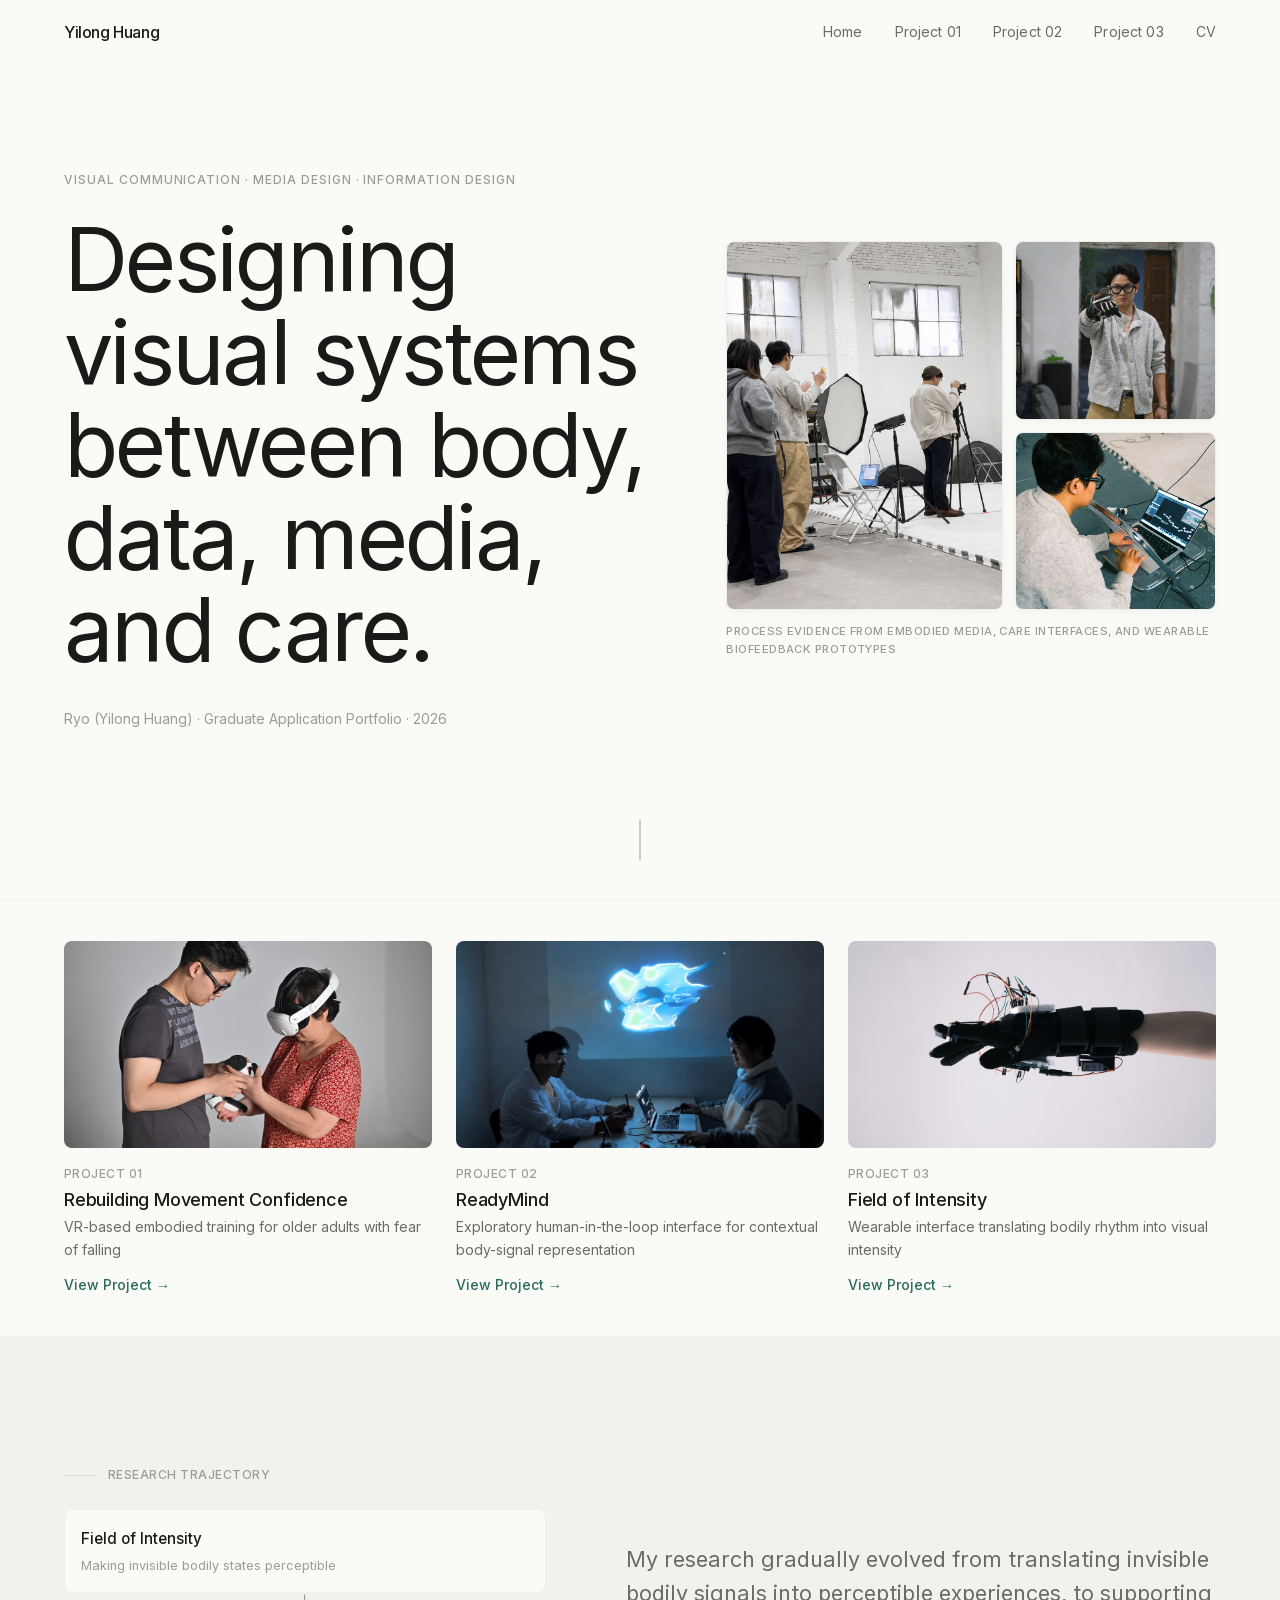
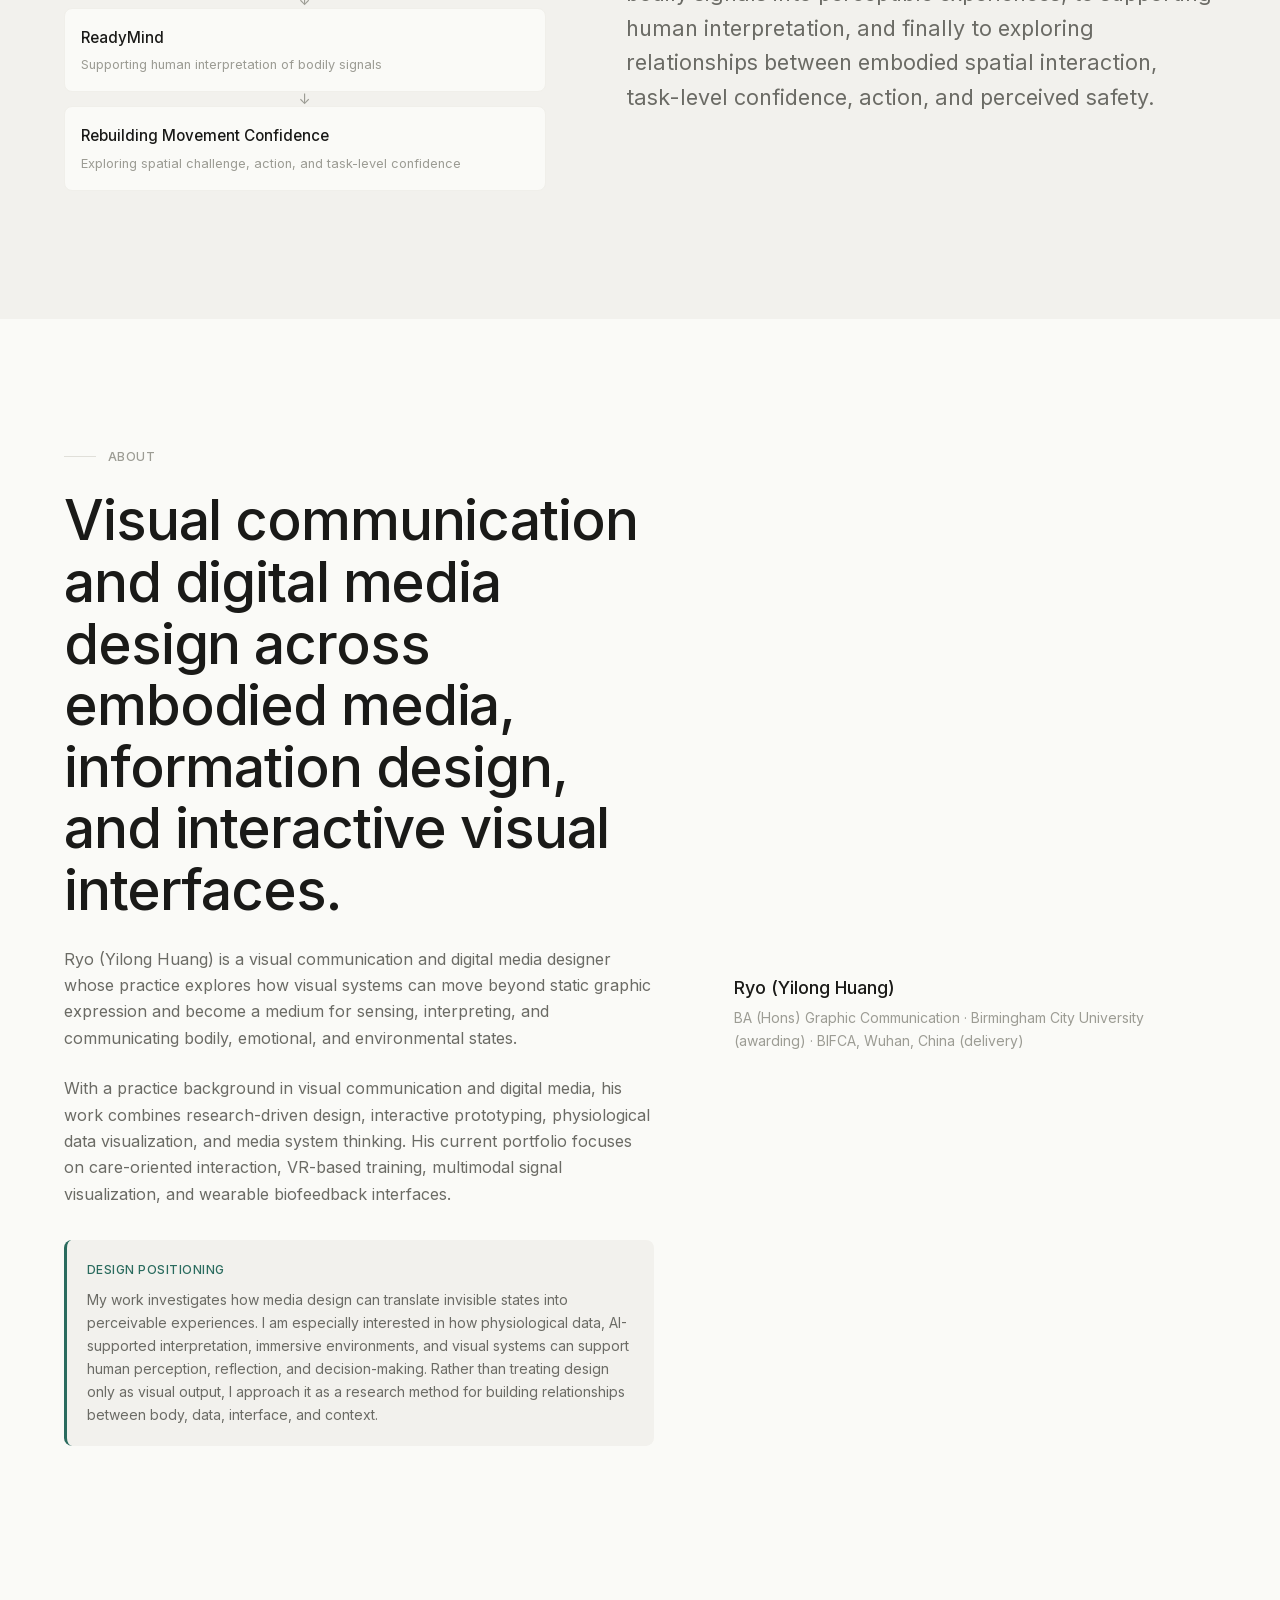
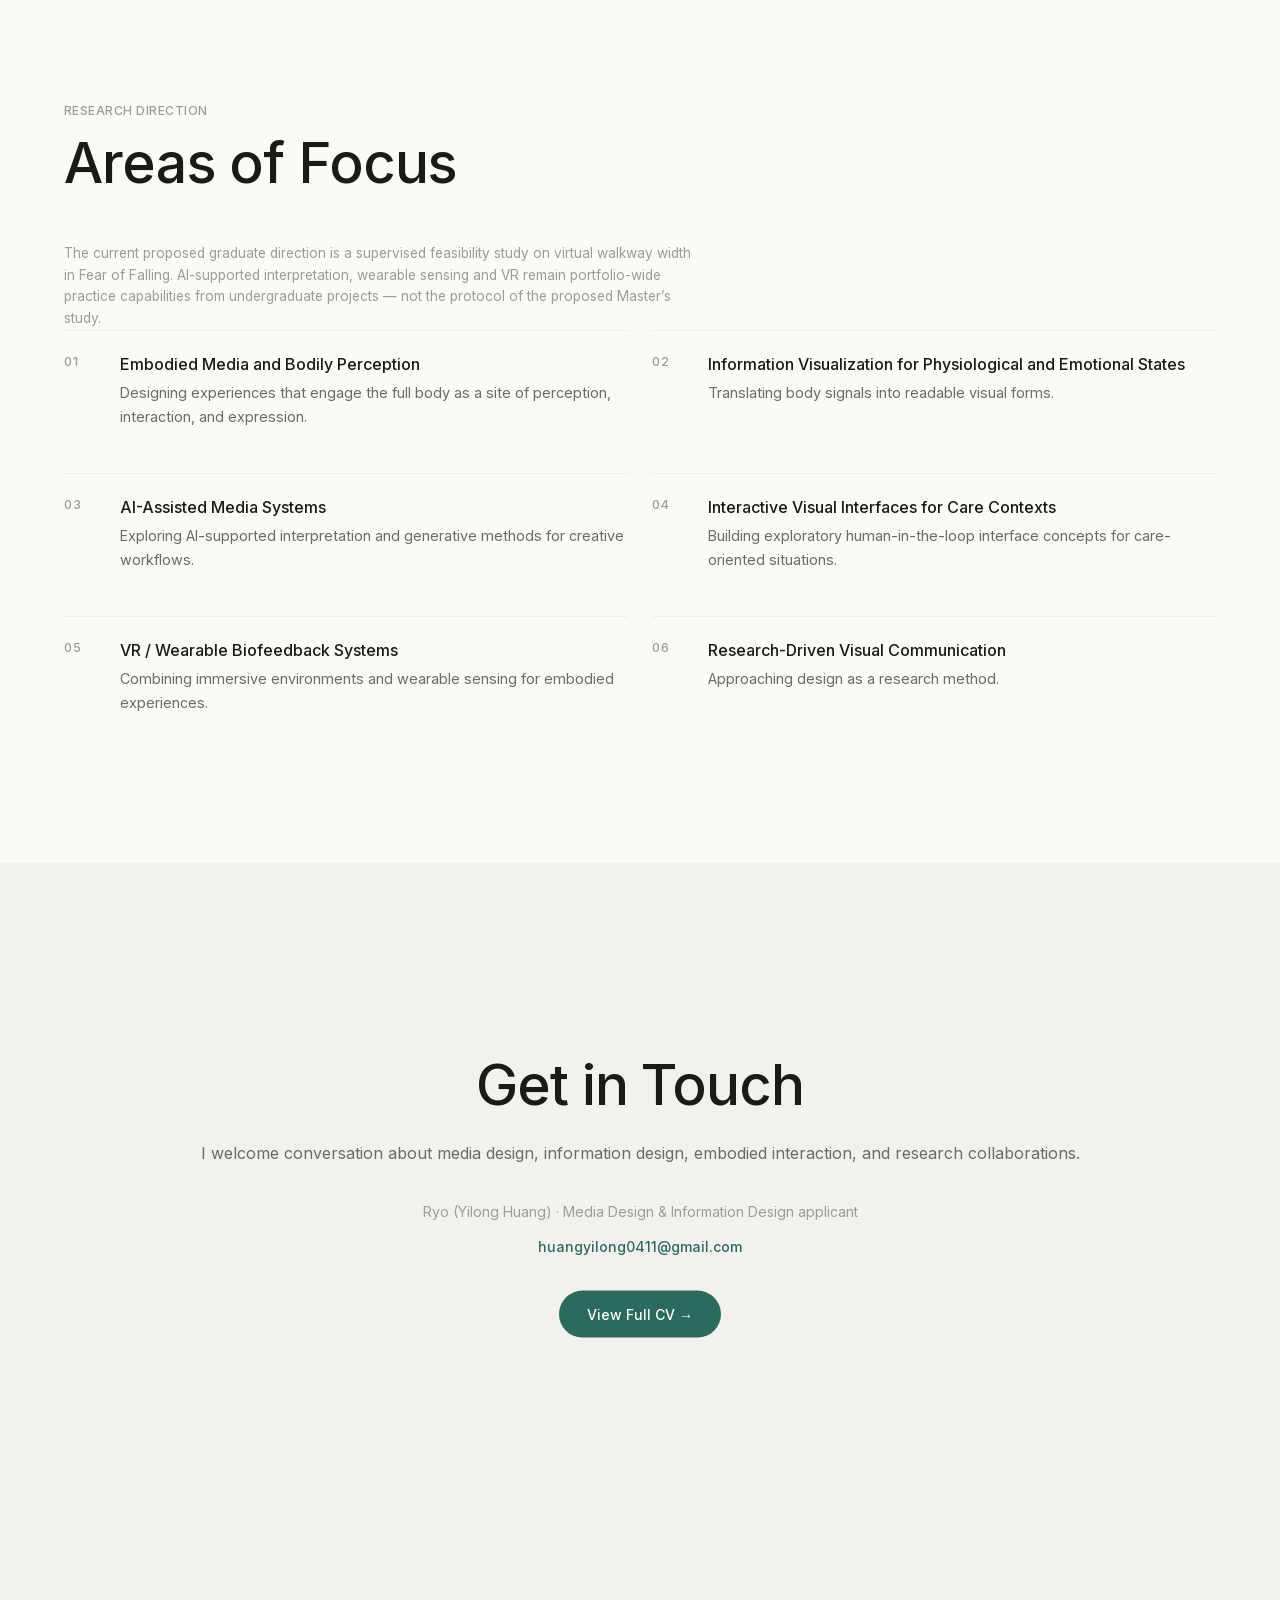
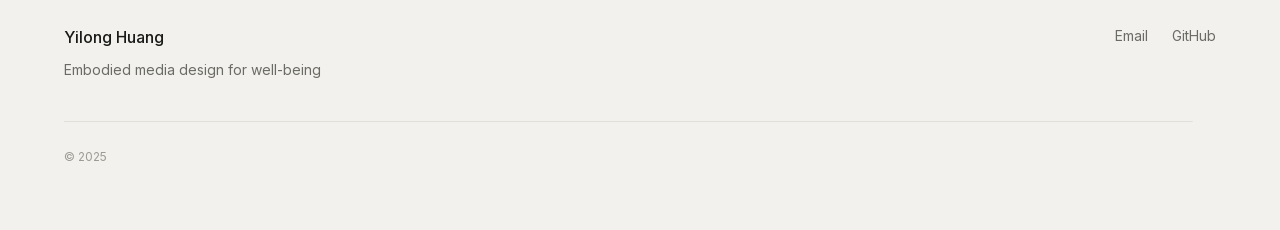
==== commit acc4c91a: "Home: relational research trajectory wording, degree title clarity, practice-capability framing, SSR" ====
--- a/index.html
+++ b/index.html
@@ -1 +1 @@
-<!DOCTYPE html><html lang="en" class="__variable_37ef13"><head><meta charset="utf-8"/><meta name="viewport" content="width=device-width, initial-scale=1"/><link rel="preload" href="/_next/static/media/e4af272ccee01ff0-s.p.woff2" as="font" crossorigin="" type="font/woff2"/><link rel="preload" as="image" href="/fof/hero-testing-headset.jpg"/><link rel="preload" as="image" href="/readymind/hero-use-session.jpg"/><link rel="preload" as="image" href="/foi/hero-glove.jpg"/><link rel="preload" as="image" href="/hero-portrait.jpg"/><link rel="preload" as="image" href="/fof/testing-setup.jpg"/><link rel="preload" as="image" href="/readymind/readiness-ready.jpg"/><link rel="preload" as="image" href="/readymind/td-network-full.jpg"/><link rel="preload" as="image" href="/foi/final-experience-full.jpg"/><link rel="stylesheet" href="/_next/static/css/71a646917b678b05.css" data-precedence="next"/><link rel="preload" as="script" fetchpriority="low" href="/_next/static/chunks/webpack-1b2c01f7b00f13eb.js"/><script src="/_next/static/chunks/fd9d1056-00bb33a35b5f8051.js" async=""></script><script src="/_next/static/chunks/23-e2f1394803d59ee6.js" async=""></script><script src="/_next/static/chunks/main-app-ce95c9a15005756d.js" async=""></script><script src="/_next/static/chunks/513-ec970bd23ad22028.js" async=""></script><script src="/_next/static/chunks/138-55f99c6cba132b13.js" async=""></script><script src="/_next/static/chunks/app/page-2688fe1ff0238f65.js" async=""></script><script src="/_next/static/chunks/app/layout-fcbd334778827611.js" async=""></script><title>Yilong Huang — Graduate Application Portfolio</title><meta name="description" content="Design research portfolio of Ryo (Yilong Huang): embodied media, care interfaces, and wearable biofeedback prototypes."/><meta name="author" content="Yilong Huang"/><meta property="og:title" content="Yilong Huang — Graduate Application Portfolio"/><meta property="og:description" content="Design research portfolio of Ryo (Yilong Huang): embodied media, care interfaces, and wearable biofeedback prototypes."/><meta property="og:type" content="website"/><meta name="twitter:card" content="summary"/><meta name="twitter:title" content="Yilong Huang — Graduate Application Portfolio"/><meta name="twitter:description" content="Design research portfolio of Ryo (Yilong Huang): embodied media, care interfaces, and wearable biofeedback prototypes."/><meta name="next-size-adjust"/><script src="/_next/static/chunks/polyfills-78c92fac7aa8fdd8.js" nomodule=""></script></head><body class="__className_37ef13"><nav class="fixed top-0 left-0 right-0 z-50 transition-all duration-300" style="background-color:rgba(250, 250, 247, 0.6);backdrop-filter:blur(12px);-webkit-backdrop-filter:blur(12px);border-bottom:1px solid transparent"><div class="page-container flex items-center justify-between h-16"><a class="text-[1rem] font-medium tracking-tight" href="/" style="color:var(--text-primary)">Yilong Huang</a><div class="hidden md:flex items-center gap-8"><a class="relative text-[0.875rem] transition-colors duration-200 group" href="/" style="color:var(--text-primary);font-weight:500;letter-spacing:0.01em">Home<span class="absolute -bottom-1.5 left-1/2 -translate-x-1/2 w-1 h-1 rounded-full" style="background-color:var(--accent)"></span><span class="absolute -bottom-0.5 left-0 w-full h-px origin-left scale-x-0 group-hover:scale-x-100 transition-transform duration-300" style="background-color:var(--text-primary)"></span></a><a class="relative text-[0.875rem] transition-colors duration-200 group" href="/project-fof-vr" style="color:var(--text-secondary);font-weight:400;letter-spacing:0.01em">Project 01<span class="absolute -bottom-0.5 left-0 w-full h-px origin-left scale-x-0 group-hover:scale-x-100 transition-transform duration-300" style="background-color:var(--text-primary)"></span></a><a class="relative text-[0.875rem] transition-colors duration-200 group" href="/project-readymind" style="color:var(--text-secondary);font-weight:400;letter-spacing:0.01em">Project 02<span class="absolute -bottom-0.5 left-0 w-full h-px origin-left scale-x-0 group-hover:scale-x-100 transition-transform duration-300" style="background-color:var(--text-primary)"></span></a><a class="relative text-[0.875rem] transition-colors duration-200 group" href="/project-field-of-intensity" style="color:var(--text-secondary);font-weight:400;letter-spacing:0.01em">Project 03<span class="absolute -bottom-0.5 left-0 w-full h-px origin-left scale-x-0 group-hover:scale-x-100 transition-transform duration-300" style="background-color:var(--text-primary)"></span></a><a class="relative text-[0.875rem] transition-colors duration-200 group" href="/cv" style="color:var(--text-secondary);font-weight:400;letter-spacing:0.01em">CV<span class="absolute -bottom-0.5 left-0 w-full h-px origin-left scale-x-0 group-hover:scale-x-100 transition-transform duration-300" style="background-color:var(--text-primary)"></span></a></div><button class="md:hidden flex flex-col justify-center items-center w-6 h-6 gap-[6px]" aria-label="Toggle menu"><span class="block w-6 h-0.5 origin-center" style="background-color:var(--text-primary)"></span><span class="block w-6 h-0.5 origin-center" style="background-color:var(--text-primary)"></span></button></div></nav><main><section class="relative flex flex-col justify-center items-start min-h-[100dvh]" style="background-color:var(--bg-primary)"><div class="page-container w-full"><div class="flex flex-col lg:flex-row lg:items-center gap-12 lg:gap-16"><div class="lg:w-[55%]"><p class="text-[0.75rem] font-medium uppercase mb-6" style="color:var(--text-tertiary);letter-spacing:0.08em;opacity:0;transform:translateY(15px)">Visual Communication · Media Design · Information Design</p><h1 style="font-size:clamp(2.8rem, 7vw, 5.5rem);font-weight:400;letter-spacing:-0.03em;line-height:1.05;color:var(--text-primary);opacity:0;transform:translateY(40px)">Designing visual systems between body, data, media, and care.</h1><p class="mt-8 text-[0.875rem]" style="color:var(--text-tertiary);opacity:0">Ryo (Yilong Huang) · Graduate Application Portfolio · 2026</p></div><div class="lg:w-[45%]"><div style="opacity:0;transform:translateY(30px)"><div class="flex gap-3"><div class="w-[58%] overflow-hidden" style="border-radius:8px;border:1px solid var(--border-light);box-shadow:0 2px 8px rgba(0,0,0,0.04);opacity:0;transform:translateY(20px)"><img src="/hero-process-studio.png" alt="Design research studio — prototype testing and documentation" class="w-full h-full object-cover" style="aspect-ratio:3/4" loading="lazy"/></div><div class="w-[42%] flex flex-col gap-3"><div class="flex-1 overflow-hidden" style="border-radius:8px;border:1px solid var(--border-light);box-shadow:0 2px 8px rgba(0,0,0,0.04);opacity:0;transform:translateY(20px)"><img src="/hero-glove-portrait.png" alt="Ryo presenting the wearable glove prototype" class="w-full h-full object-cover" loading="lazy"/></div><div class="flex-1 overflow-hidden" style="border-radius:8px;border:1px solid var(--border-light);box-shadow:0 2px 8px rgba(0,0,0,0.04);opacity:0;transform:translateY(20px)"><img src="/hero-td-working.png" alt="Ryo working on TouchDesigner system in the studio" class="w-full h-full object-cover" loading="lazy"/></div></div></div><p class="mt-3 text-[0.7rem] font-medium tracking-[0.04em] uppercase" style="color:var(--text-tertiary);opacity:0">Process evidence from embodied media, care interfaces, and wearable biofeedback prototypes</p></div></div></div></div><div class="absolute bottom-10 left-1/2 -translate-x-1/2 flex flex-col items-center" style="opacity:0"><div class="w-px h-10" style="background-color:var(--text-tertiary)"></div></div></section><section style="background-color:var(--bg-primary);border-top:1px solid var(--border-light)"><div class="page-container py-10"><div class="grid grid-cols-1 md:grid-cols-2 lg:grid-cols-3 gap-6"><div class="" style="opacity:0;transform:translateY(30px)"><a class="group block" href="/project-fof-vr"><div class="overflow-hidden" style="border-radius:8px"><img src="/fof/hero-testing-headset.jpg" alt="Rebuilding Movement Confidence — VR training prototype" class="w-full h-auto object-cover" style="aspect-ratio:16/9"/></div><div class="mt-4"><span class="text-[0.75rem] font-medium tracking-[0.04em] uppercase" style="color:var(--text-tertiary)">Project 01</span><h3 class="mt-1 text-[1.125rem] font-medium tracking-[-0.01em] group-hover:underline" style="color:var(--text-primary);line-height:1.3">Rebuilding Movement Confidence</h3><p class="mt-1 text-[0.875rem]" style="color:var(--text-secondary)">VR-based embodied training for older adults with fear of falling</p><span class="inline-flex items-center gap-1 mt-3 text-[0.875rem] font-medium" style="color:var(--accent)">View Project <span class="inline-block">→</span></span></div></a></div><div class="" style="opacity:0;transform:translateY(30px)"><a class="group block" href="/project-readymind"><div class="overflow-hidden" style="border-radius:8px"><img src="/readymind/hero-use-session.jpg" alt="ReadyMind — Doctor-assisted emotional readiness interface" class="w-full h-auto object-cover" style="aspect-ratio:16/9"/></div><div class="mt-4"><span class="text-[0.75rem] font-medium tracking-[0.04em] uppercase" style="color:var(--text-tertiary)">Project 02</span><h3 class="mt-1 text-[1.125rem] font-medium tracking-[-0.01em] group-hover:underline" style="color:var(--text-primary);line-height:1.3">ReadyMind</h3><p class="mt-1 text-[0.875rem]" style="color:var(--text-secondary)">Doctor-assisted readiness interface for psychological support</p><span class="inline-flex items-center gap-1 mt-3 text-[0.875rem] font-medium" style="color:var(--accent)">View Project <span class="inline-block">→</span></span></div></a></div><div class="" style="opacity:0;transform:translateY(30px)"><a class="group block" href="/project-field-of-intensity"><div class="overflow-hidden" style="border-radius:8px"><img src="/foi/hero-glove.jpg" alt="Field of Intensity — wearable biofeedback interface" class="w-full h-auto object-cover" style="aspect-ratio:16/9"/></div><div class="mt-4"><span class="text-[0.75rem] font-medium tracking-[0.04em] uppercase" style="color:var(--text-tertiary)">Project 03</span><h3 class="mt-1 text-[1.125rem] font-medium tracking-[-0.01em] group-hover:underline" style="color:var(--text-primary);line-height:1.3">Field of Intensity</h3><p class="mt-1 text-[0.875rem]" style="color:var(--text-secondary)">Wearable interface translating bodily rhythm into visual intensity</p><span class="inline-flex items-center gap-1 mt-3 text-[0.875rem] font-medium" style="color:var(--accent)">View Project <span class="inline-block">→</span></span></div></a></div></div></div></section><section class="py-[var(--section-padding)]" style="background-color:var(--bg-primary)"><div class="page-container"><div class="flex flex-col lg:flex-row gap-12 lg:gap-20"><div class="lg:w-[55%] flex flex-col gap-6"><div class="" style="opacity:0;transform:translateY(30px)"><div class="flex items-center gap-3"><div class="w-8 h-px" style="background-color:var(--border);transform:scaleX(0);transform-origin:0% 50% 0"></div><span class="text-[0.75rem] font-medium uppercase" style="color:var(--text-tertiary);letter-spacing:0.04em">About</span></div></div><div class="" style="opacity:0;transform:translateY(30px)"><h2 style="font-size:clamp(2rem, 5vw, 3.5rem);font-weight:500;letter-spacing:-0.02em;line-height:1.1;color:var(--text-primary)">Visual communication and digital media design across embodied media, information design, and interactive visual interfaces.</h2></div><div class="" style="opacity:0;transform:translateY(30px)"><p style="color:var(--text-secondary)">Ryo (Yilong Huang) is a visual communication and digital media designer whose practice explores how visual systems can move beyond static graphic expression and become a medium for sensing, interpreting, and communicating bodily, emotional, and environmental states.</p></div><div class="" style="opacity:0;transform:translateY(30px)"><p style="color:var(--text-secondary)">With a background in Visual Communication at BIFCA, Birmingham City University, his work combines research-driven design, interactive prototyping, physiological data visualization, and media system thinking. His current portfolio focuses on care-oriented interaction, VR-based training, multimodal signal visualization, and wearable biofeedback interfaces.</p></div><div class="" style="opacity:0;transform:translateY(30px)"><div class="p-5 mt-2" style="background-color:var(--bg-secondary);border-radius:8px;border-left:3px solid var(--accent)"><p class="text-[0.75rem] font-medium tracking-[0.04em] uppercase mb-2" style="color:var(--accent)">Design Positioning</p><p class="text-[0.875rem] leading-[1.65]" style="color:var(--text-secondary)">My work investigates how media design can translate invisible states into perceivable experiences. I am especially interested in how physiological data, AI-supported interpretation, immersive environments, and visual systems can support human perception, reflection, and decision-making. Rather than treating design only as visual output, I approach it as a research method for building relationships between body, data, interface, and context.</p></div></div></div><div class="lg:w-[45%] flex flex-col items-start lg:items-end"><div class="w-full max-w-[380px]" style="clip-path:inset(100% 0 0 0)"><div class="overflow-hidden rounded-image"><div><img src="/hero-portrait.jpg" alt="Ryo (Yilong Huang) — Visual Communication and Digital Media Designer" class="w-full h-auto object-cover"/></div></div></div><div class="mt-4" style="opacity:0;transform:translateY(30px)"><p class="text-[1.125rem] font-medium" style="color:var(--text-primary)">Ryo (Yilong Huang)</p><p class="text-[0.875rem] mt-1" style="color:var(--text-tertiary)">Visual Communication · Digital Media · BIFCA, Birmingham City University</p></div></div></div></div></section><section style="background-color:var(--bg-primary);padding-top:var(--space-lg);padding-bottom:var(--space-lg)"><div class="page-container"><div class="flex flex-wrap gap-2"><div class="flex-1 min-w-[120px]" style="opacity:0;transform:translateY(30px)"><div class="overflow-hidden" style="border-radius:6px"><img src="/fof/testing-setup.jpg" alt="VR prototype testing with older adult participant" class="w-full h-auto object-cover" style="aspect-ratio:4/3"/></div></div><div class="flex-1 min-w-[120px]" style="opacity:0;transform:translateY(30px)"><div class="overflow-hidden" style="border-radius:6px"><img src="/readymind/readiness-ready.jpg" alt="Readiness interface showing Ready state" class="w-full h-auto object-cover" style="aspect-ratio:4/3"/></div></div><div class="flex-1 min-w-[120px]" style="opacity:0;transform:translateY(30px)"><div class="overflow-hidden" style="border-radius:6px"><img src="/readymind/td-network-full.jpg" alt="TouchDesigner system network showing data flow logic" class="w-full h-auto object-cover" style="aspect-ratio:4/3"/></div></div><div class="flex-1 min-w-[120px]" style="opacity:0;transform:translateY(30px)"><div class="overflow-hidden" style="border-radius:6px"><img src="/foi/hero-glove.jpg" alt="Wearable glove prototype with LED strips" class="w-full h-auto object-cover" style="aspect-ratio:4/3"/></div></div><div class="flex-1 min-w-[120px]" style="opacity:0;transform:translateY(30px)"><div class="overflow-hidden" style="border-radius:6px"><img src="/foi/final-experience-full.jpg" alt="Projected visual output in blue environment" class="w-full h-auto object-cover" style="aspect-ratio:4/3"/></div></div></div><p class="mt-3 text-[0.7rem] font-medium tracking-[0.04em] uppercase text-center" style="color:var(--text-tertiary)">Selected evidence from design research prototypes</p></div></section><section class="py-[var(--section-padding)]" style="background-color:var(--bg-secondary)"><div class="page-container"><div class="mb-12" style="opacity:0;transform:translateY(30px)"><span class="text-[0.75rem] font-medium uppercase block mb-3" style="color:var(--text-tertiary);letter-spacing:0.04em">Selected Work</span><h2 style="font-size:clamp(2rem, 5vw, 3.5rem);font-weight:500;letter-spacing:-0.02em;line-height:1.1;color:var(--text-primary)">Projects</h2></div><div class="" style="opacity:0;transform:translateY(50px)"><a class="group/card block rounded-lg overflow-hidden relative" href="/project-fof-vr" style="background-color:var(--bg-primary);min-height:300px"><div class="absolute inset-0 w-full h-full" style="opacity:0;transform:translateY(30px)"><div class="w-full h-full"><img src="/fof/testing-setup.jpg" alt="Rebuilding Movement Confidence — VR training prototype" class="w-full h-full object-cover" loading="lazy"/></div></div><div class="absolute inset-0" style="background:linear-gradient(to top, rgba(250,250,247,0.92) 0%, rgba(250,250,247,0.55) 25%, rgba(250,250,247,0.15) 50%, transparent 70%)"></div><div class="absolute bottom-0 left-0 right-0 p-5 sm:p-6"><div class="max-w-[520px]"><span class="text-[0.7rem] font-medium uppercase tracking-[0.04em]" style="color:var(--text-tertiary)">Project 01</span><h3 class="mt-1" style="font-size:clamp(1.3rem, 2.8vw, 1.8rem);font-weight:500;letter-spacing:-0.015em;line-height:1.2;color:var(--text-primary)">Rebuilding Movement Confidence</h3><p class="mt-2 text-[0.8rem] hidden sm:block" style="color:var(--text-secondary);line-height:1.5">A VR-based embodied training prototype for older adults with fear of falling, exploring progressive exposure and bodily confidence.</p><div class="flex flex-wrap gap-x-2 gap-y-1 mt-2"><span class="text-[0.65rem] font-medium" style="color:var(--accent);letter-spacing:0.04em">VR</span><span class="text-[0.65rem] font-medium" style="color:var(--accent);letter-spacing:0.04em">Embodied Interaction</span><span class="text-[0.65rem] font-medium" style="color:var(--accent);letter-spacing:0.04em">Well-being</span></div><span class="inline-flex items-center gap-1 mt-2 text-[0.8rem] font-medium" style="color:var(--accent)">View Project <span class="inline-block">→</span></span></div></div></a></div><div class="h-12"></div><div class="" style="opacity:0;transform:translateY(50px)"><a class="group/card block rounded-lg overflow-hidden relative" href="/project-readymind" style="background-color:var(--bg-primary);min-height:300px"><div class="absolute inset-0 w-full h-full" style="opacity:0;transform:translateY(30px)"><div class="w-full h-full"><img src="/readymind/hero-use-session.jpg" alt="ReadyMind doctor-assisted emotional readiness interface" class="w-full h-full object-cover" loading="lazy"/></div></div><div class="absolute inset-0" style="background:linear-gradient(to top, rgba(250,250,247,0.92) 0%, rgba(250,250,247,0.55) 25%, rgba(250,250,247,0.15) 50%, transparent 70%)"></div><div class="absolute bottom-0 left-0 right-0 p-5 sm:p-6"><div class="max-w-[520px]"><span class="text-[0.7rem] font-medium uppercase tracking-[0.04em]" style="color:var(--text-tertiary)">Project 02</span><h3 class="mt-1" style="font-size:clamp(1.3rem, 2.8vw, 1.8rem);font-weight:500;letter-spacing:-0.015em;line-height:1.2;color:var(--text-primary)">ReadyMind</h3><p class="mt-2 text-[0.8rem] hidden sm:block" style="color:var(--text-secondary);line-height:1.5">A doctor-assisted interface using multimodal physiological signals to support safer psychological support timing decisions.</p><div class="flex flex-wrap gap-x-2 gap-y-1 mt-2"><span class="text-[0.65rem] font-medium" style="color:var(--accent);letter-spacing:0.04em">Readiness Visualization</span><span class="text-[0.65rem] font-medium" style="color:var(--accent);letter-spacing:0.04em">Multimodal Signals</span><span class="text-[0.65rem] font-medium" style="color:var(--accent);letter-spacing:0.04em">Care Interface</span></div><span class="inline-flex items-center gap-1 mt-2 text-[0.8rem] font-medium" style="color:var(--accent)">View Project <span class="inline-block">→</span></span></div></div></a></div><div class="h-12"></div><div class="" style="opacity:0;transform:translateY(50px)"><a class="group/card block rounded-lg overflow-hidden relative" href="/project-field-of-intensity" style="background-color:var(--bg-primary);min-height:300px"><div class="absolute inset-0 w-full h-full" style="opacity:0;transform:translateY(30px)"><div class="w-full h-full"><img src="/foi/hero-glove.jpg" alt="Field of Intensity — wearable glove prototype with LED and pulse sensor" class="w-full h-full object-cover" loading="lazy"/></div></div><div class="absolute inset-0" style="background:linear-gradient(to top, rgba(250,250,247,0.92) 0%, rgba(250,250,247,0.55) 25%, rgba(250,250,247,0.15) 50%, transparent 70%)"></div><div class="absolute bottom-0 left-0 right-0 p-5 sm:p-6"><div class="max-w-[520px]"><span class="text-[0.7rem] font-medium uppercase tracking-[0.04em]" style="color:var(--text-tertiary)">Project 03</span><h3 class="mt-1" style="font-size:clamp(1.3rem, 2.8vw, 1.8rem);font-weight:500;letter-spacing:-0.015em;line-height:1.2;color:var(--text-primary)">Field of Intensity</h3><p class="mt-2 text-[0.8rem] hidden sm:block" style="color:var(--text-secondary);line-height:1.5">A wearable biofeedback interface translating bodily rhythm into light, vibration, projection and spatial atmosphere.</p><div class="flex flex-wrap gap-x-2 gap-y-1 mt-2"><span class="text-[0.65rem] font-medium" style="color:var(--accent);letter-spacing:0.04em">Wearable Interface</span><span class="text-[0.65rem] font-medium" style="color:var(--accent);letter-spacing:0.04em">Biofeedback</span><span class="text-[0.65rem] font-medium" style="color:var(--accent);letter-spacing:0.04em">Projection</span><span class="text-[0.65rem] font-medium" style="color:var(--accent);letter-spacing:0.04em">Embodied Media</span></div><span class="inline-flex items-center gap-1 mt-2 text-[0.8rem] font-medium" style="color:var(--accent)">View Project <span class="inline-block">→</span></span></div></div></a></div></div></section><section class="py-[var(--section-padding)]" style="background-color:var(--bg-primary)"><div class="page-container max-w-[900px]"><div class="mb-12" style="opacity:0;transform:translateY(30px)"><span class="text-[0.75rem] font-medium uppercase block mb-3" style="color:var(--text-tertiary);letter-spacing:0.04em">Research Direction</span><h2 style="font-size:clamp(2rem, 5vw, 3.5rem);font-weight:500;letter-spacing:-0.02em;line-height:1.1;color:var(--text-primary)">Areas of Focus</h2></div><div class="grid grid-cols-1 md:grid-cols-2 lg:grid-cols-3 gap-4"><div class="" style="opacity:0;transform:translateY(30px)"><div class="rounded-card-sm border transition-all duration-300 h-full overflow-hidden" style="background-color:var(--bg-secondary);border-color:var(--border-light)"><div class="overflow-hidden" style="aspect-ratio:16/9;background-color:var(--bg-primary)"><img src="/fof/testing-setup.jpg" alt="VR testing with older adult participant" class="w-full h-full object-cover" loading="lazy"/></div><div class="p-4"><span class="text-[0.75rem] block mb-1" style="color:var(--text-tertiary)">01</span><h4 class="text-[1.05rem] font-medium mb-1" style="color:var(--text-primary);letter-spacing:-0.01em;line-height:1.3">Embodied Media and Bodily Perception</h4><p class="text-[0.8rem] leading-relaxed" style="color:var(--text-secondary)">Designing experiences that engage the full body as a site of perception, interaction, and expression.</p></div></div></div><div class="" style="opacity:0;transform:translateY(30px)"><div class="rounded-card-sm border transition-all duration-300 h-full overflow-hidden" style="background-color:var(--bg-secondary);border-color:var(--border-light)"><div class="overflow-hidden" style="aspect-ratio:16/9;background-color:var(--bg-primary)"><img src="/readymind/readiness-ready.jpg" alt="Readiness interface showing Ready state" class="w-full h-full object-cover" loading="lazy"/></div><div class="p-4"><span class="text-[0.75rem] block mb-1" style="color:var(--text-tertiary)">02</span><h4 class="text-[1.05rem] font-medium mb-1" style="color:var(--text-primary);letter-spacing:-0.01em;line-height:1.3">Information Visualization for Physiological and Emotional States</h4><p class="text-[0.8rem] leading-relaxed" style="color:var(--text-secondary)">Translating body signals into readable visual forms.</p></div></div></div><div class="" style="opacity:0;transform:translateY(30px)"><div class="rounded-card-sm border transition-all duration-300 h-full overflow-hidden" style="background-color:var(--bg-secondary);border-color:var(--border-light)"><div class="overflow-hidden" style="aspect-ratio:16/9;background-color:var(--bg-primary)"><img src="/readymind/td-network-full.jpg" alt="TouchDesigner network showing system logic" class="w-full h-full object-cover" loading="lazy"/></div><div class="p-4"><span class="text-[0.75rem] block mb-1" style="color:var(--text-tertiary)">03</span><h4 class="text-[1.05rem] font-medium mb-1" style="color:var(--text-primary);letter-spacing:-0.01em;line-height:1.3">AI-Assisted Media Systems</h4><p class="text-[0.8rem] leading-relaxed" style="color:var(--text-secondary)">Exploring AI-supported interpretation and generative methods for creative workflows.</p></div></div></div><div class="" style="opacity:0;transform:translateY(30px)"><div class="rounded-card-sm border transition-all duration-300 h-full overflow-hidden" style="background-color:var(--bg-secondary);border-color:var(--border-light)"><div class="overflow-hidden" style="aspect-ratio:16/9;background-color:var(--bg-primary)"><img src="/readymind/hero-use-session.jpg" alt="Doctor-assisted testing session" class="w-full h-full object-cover" loading="lazy"/></div><div class="p-4"><span class="text-[0.75rem] block mb-1" style="color:var(--text-tertiary)">04</span><h4 class="text-[1.05rem] font-medium mb-1" style="color:var(--text-primary);letter-spacing:-0.01em;line-height:1.3">Interactive Visual Interfaces for Care Contexts</h4><p class="text-[0.8rem] leading-relaxed" style="color:var(--text-secondary)">Building decision-support interfaces for care-oriented situations.</p></div></div></div><div class="" style="opacity:0;transform:translateY(30px)"><div class="rounded-card-sm border transition-all duration-300 h-full overflow-hidden" style="background-color:var(--bg-secondary);border-color:var(--border-light)"><div class="overflow-hidden" style="aspect-ratio:16/9;background-color:var(--bg-primary)"><img src="/foi/glove-led-orange.jpg" alt="Wearable LED glove prototype" class="w-full h-full object-cover" loading="lazy"/></div><div class="p-4"><span class="text-[0.75rem] block mb-1" style="color:var(--text-tertiary)">05</span><h4 class="text-[1.05rem] font-medium mb-1" style="color:var(--text-primary);letter-spacing:-0.01em;line-height:1.3">VR / Wearable Biofeedback Systems</h4><p class="text-[0.8rem] leading-relaxed" style="color:var(--text-secondary)">Combining immersive environments and wearable sensing for embodied experiences.</p></div></div></div><div class="" style="opacity:0;transform:translateY(30px)"><div class="rounded-card-sm border transition-all duration-300 h-full overflow-hidden" style="background-color:var(--bg-secondary);border-color:var(--border-light)"><div class="overflow-hidden" style="aspect-ratio:16/9;background-color:var(--bg-primary)"><img src="/foi/system-interface.jpg" alt="System interface diagram" class="w-full h-full object-cover" loading="lazy"/></div><div class="p-4"><span class="text-[0.75rem] block mb-1" style="color:var(--text-tertiary)">06</span><h4 class="text-[1.05rem] font-medium mb-1" style="color:var(--text-primary);letter-spacing:-0.01em;line-height:1.3">Research-Driven Visual Communication</h4><p class="text-[0.8rem] leading-relaxed" style="color:var(--text-secondary)">Approaching design as a research method.</p></div></div></div></div></div></section><section class="py-[var(--space-3xl)]" style="background-color:var(--bg-secondary)"><div class="page-container max-w-[640px] text-center"><div class="" style="opacity:0;transform:translateY(30px)"><h2 style="font-size:clamp(2rem, 5vw, 3.5rem);font-weight:500;letter-spacing:-0.02em;line-height:1.1;color:var(--text-primary)">Get in Touch</h2></div><div class="" style="opacity:0;transform:translateY(30px)"><p class="mt-6" style="color:var(--text-secondary)">I welcome conversation about media design, information design, embodied interaction, and research collaborations.</p></div><div class="" style="opacity:0;transform:translateY(30px)"><div class="mt-8 flex flex-col items-center gap-3"><p class="text-[0.875rem]" style="color:var(--text-tertiary)">Ryo (Yilong Huang) · Media Design &amp; Information Design applicant</p><a class="text-[0.875rem] font-medium transition-all duration-200 hover:underline" href="/cdn-cgi/l/email-protection#5b332e3a353c22323734353c6b6f6a6a1b3c363a323775383436" style="color:var(--accent)"><span class="__cf_email__" data-cfemail="8de5f8ece3eaf4e4e1e2e3eabdb9bcbccdeae0ece4e1a3eee2e0">[email&#160;protected]</span></a></div></div><div class="" style="opacity:0;transform:translateY(30px)"><div class="mt-8 inline-block" style="transform:scale(0.98)"><a class="inline-flex items-center gap-2 px-7 py-3 text-[0.875rem] font-medium text-white rounded-full transition-all duration-200" href="/cv" style="background-color:var(--accent)">View Full CV →</a></div></div></div></section></main><footer style="background-color:var(--bg-secondary);padding-top:var(--space-xl);padding-bottom:var(--space-lg)"><div class="page-container"><div class="" style="opacity:0;transform:translateY(30px)"><div class="flex flex-col lg:flex-row lg:items-start lg:justify-between gap-8 lg:gap-16"><div class="flex flex-col gap-2"><p class="text-[1rem] font-medium" style="color:var(--text-primary)">Yilong Huang</p><p class="text-[0.875rem]" style="color:var(--text-secondary)">Embodied media design for well-being</p></div><div class="flex items-center gap-6"><a class="text-[0.875rem] transition-colors duration-200 hover:underline" href="/cdn-cgi/l/email-protection#adf6e4e3fee8fff98df4e2f8ff8de8e0ece4e1f0" rel="noopener noreferrer" style="color:var(--text-secondary)" target="_blank">Email</a><a class="text-[0.875rem] transition-colors duration-200 hover:underline" href="https://github.com/Dragon13-oss" rel="noopener noreferrer" style="color:var(--text-secondary)" target="_blank">GitHub</a></div></div></div><div class="w-full h-px mt-10 mb-6" style="background-color:var(--border);transform:scaleX(0);transform-origin:0% 50% 0"></div><div class="" style="opacity:0;transform:translateY(30px)"><p class="text-[0.75rem]" style="color:var(--text-tertiary)">© 2025</p></div></div></footer><script data-cfasync="false" src="/cdn-cgi/scripts/5c5dd728/cloudflare-static/email-decode.min.js"></script><script src="/_next/static/chunks/webpack-1b2c01f7b00f13eb.js" async=""></script><script>(self.__next_f=self.__next_f||[]).push([0]);self.__next_f.push([2,null])</script><script>self.__next_f.push([1,"1:HL[\"/_next/static/media/e4af272ccee01ff0-s.p.woff2\",\"font\",{\"crossOrigin\":\"\",\"type\":\"font/woff2\"}]\n2:HL[\"/_next/static/css/71a646917b678b05.css\",\"style\"]\n"])</script><script>self.__next_f.push([1,"3:I[5751,[],\"\"]\n5:I[6513,[],\"ClientPageRoot\"]\n6:I[8212,[\"513\",\"static/chunks/513-ec970bd23ad22028.js\",\"138\",\"static/chunks/138-55f99c6cba132b13.js\",\"931\",\"static/chunks/app/page-2688fe1ff0238f65.js\"],\"default\"]\n7:I[6249,[\"513\",\"static/chunks/513-ec970bd23ad22028.js\",\"138\",\"static/chunks/138-55f99c6cba132b13.js\",\"185\",\"static/chunks/app/layout-fcbd334778827611.js\"],\"default\"]\n8:I[9275,[],\"\"]\n9:I[1343,[],\"\"]\na:I[9966,[\"513\",\"static/chunks/513-ec970bd23ad22028.js\",\"138\",\"static/chunks/138-55f99c6cba132b13.js\",\"185\",\"static/chunks/app/layout-fcbd334778827611.js\"],\"default\"]\nc:I[6130,[],\"\"]\nd:[]\n"])</script><script>self.__next_f.push([1,"0:[[[\"$\",\"link\",\"0\",{\"rel\":\"stylesheet\",\"href\":\"/_next/static/css/71a646917b678b05.css\",\"precedence\":\"next\",\"crossOrigin\":\"$undefined\"}]],[\"$\",\"$L3\",null,{\"buildId\":\"kPNJKm3Ej8O-nWjQXl5Xx\",\"assetPrefix\":\"\",\"initialCanonicalUrl\":\"/\",\"initialTree\":[\"\",{\"children\":[\"__PAGE__\",{}]},\"$undefined\",\"$undefined\",true],\"initialSeedData\":[\"\",{\"children\":[\"__PAGE__\",{},[[\"$L4\",[\"$\",\"$L5\",null,{\"props\":{\"params\":{},\"searchParams\":{}},\"Component\":\"$6\"}]],null],null]},[[\"$\",\"html\",null,{\"lang\":\"en\",\"className\":\"__variable_37ef13\",\"children\":[\"$\",\"body\",null,{\"className\":\"__className_37ef13\",\"children\":[[\"$\",\"$L7\",null,{}],[\"$\",\"main\",null,{\"children\":[\"$\",\"$L8\",null,{\"parallelRouterKey\":\"children\",\"segmentPath\":[\"children\"],\"error\":\"$undefined\",\"errorStyles\":\"$undefined\",\"errorScripts\":\"$undefined\",\"template\":[\"$\",\"$L9\",null,{}],\"templateStyles\":\"$undefined\",\"templateScripts\":\"$undefined\",\"notFound\":[[\"$\",\"title\",null,{\"children\":\"404: This page could not be found.\"}],[\"$\",\"div\",null,{\"style\":{\"fontFamily\":\"system-ui,\\\"Segoe UI\\\",Roboto,Helvetica,Arial,sans-serif,\\\"Apple Color Emoji\\\",\\\"Segoe UI Emoji\\\"\",\"height\":\"100vh\",\"textAlign\":\"center\",\"display\":\"flex\",\"flexDirection\":\"column\",\"alignItems\":\"center\",\"justifyContent\":\"center\"},\"children\":[\"$\",\"div\",null,{\"children\":[[\"$\",\"style\",null,{\"dangerouslySetInnerHTML\":{\"__html\":\"body{color:#000;background:#fff;margin:0}.next-error-h1{border-right:1px solid rgba(0,0,0,.3)}@media (prefers-color-scheme:dark){body{color:#fff;background:#000}.next-error-h1{border-right:1px solid rgba(255,255,255,.3)}}\"}}],[\"$\",\"h1\",null,{\"className\":\"next-error-h1\",\"style\":{\"display\":\"inline-block\",\"margin\":\"0 20px 0 0\",\"padding\":\"0 23px 0 0\",\"fontSize\":24,\"fontWeight\":500,\"verticalAlign\":\"top\",\"lineHeight\":\"49px\"},\"children\":\"404\"}],[\"$\",\"div\",null,{\"style\":{\"display\":\"inline-block\"},\"children\":[\"$\",\"h2\",null,{\"style\":{\"fontSize\":14,\"fontWeight\":400,\"lineHeight\":\"49px\",\"margin\":0},\"children\":\"This page could not be found.\"}]}]]}]}]],\"notFoundStyles\":[],\"styles\":null}]}],[\"$\",\"$La\",null,{}]]}]}],null],null],\"couldBeIntercepted\":false,\"initialHead\":[false,\"$Lb\"],\"globalErrorComponent\":\"$c\",\"missingSlots\":\"$Wd\"}]]\n"])</script><script>self.__next_f.push([1,"b:[[\"$\",\"meta\",\"0\",{\"name\":\"viewport\",\"content\":\"width=device-width, initial-scale=1\"}],[\"$\",\"meta\",\"1\",{\"charSet\":\"utf-8\"}],[\"$\",\"title\",\"2\",{\"children\":\"Yilong Huang — Graduate Application Portfolio\"}],[\"$\",\"meta\",\"3\",{\"name\":\"description\",\"content\":\"Design research portfolio of Ryo (Yilong Huang): embodied media, care interfaces, and wearable biofeedback prototypes.\"}],[\"$\",\"meta\",\"4\",{\"name\":\"author\",\"content\":\"Yilong Huang\"}],[\"$\",\"meta\",\"5\",{\"property\":\"og:title\",\"content\":\"Yilong Huang — Graduate Application Portfolio\"}],[\"$\",\"meta\",\"6\",{\"property\":\"og:description\",\"content\":\"Design research portfolio of Ryo (Yilong Huang): embodied media, care interfaces, and wearable biofeedback prototypes.\"}],[\"$\",\"meta\",\"7\",{\"property\":\"og:type\",\"content\":\"website\"}],[\"$\",\"meta\",\"8\",{\"name\":\"twitter:card\",\"content\":\"summary\"}],[\"$\",\"meta\",\"9\",{\"name\":\"twitter:title\",\"content\":\"Yilong Huang — Graduate Application Portfolio\"}],[\"$\",\"meta\",\"10\",{\"name\":\"twitter:description\",\"content\":\"Design research portfolio of Ryo (Yilong Huang): embodied media, care interfaces, and wearable biofeedback prototypes.\"}],[\"$\",\"meta\",\"11\",{\"name\":\"next-size-adjust\"}]]\n4:null\n"])</script></body></html>+<html lang="en" class="__variable_37ef13"><head><link rel="stylesheet" href="/_next/static/css/71a646917b678b05.css" data-precedence="next"><script src="/_next/static/chunks/fd9d1056-00bb33a35b5f8051.js" async=""></script><script src="/_next/static/chunks/23-e2f1394803d59ee6.js" async=""></script><script src="/_next/static/chunks/main-app-ce95c9a15005756d.js" async=""></script><script src="/_next/static/chunks/polyfills-78c92fac7aa8fdd8.js" nomodule=""></script><meta name="viewport" content="width=device-width, initial-scale=1"><meta charset="utf-8"><title>Yilong Huang — Graduate Application Portfolio</title><meta name="description" content="Design research portfolio of Ryo (Yilong Huang): embodied media, care interfaces, and wearable biofeedback prototypes."><meta name="author" content="Yilong Huang"><meta property="og:title" content="Yilong Huang — Graduate Application Portfolio"><meta property="og:description" content="Design research portfolio of Ryo (Yilong Huang): embodied media, care interfaces, and wearable biofeedback prototypes."><meta property="og:type" content="website"><meta name="twitter:card" content="summary"><meta name="twitter:title" content="Yilong Huang — Graduate Application Portfolio"><meta name="twitter:description" content="Design research portfolio of Ryo (Yilong Huang): embodied media, care interfaces, and wearable biofeedback prototypes."><meta name="next-size-adjust"><link rel="preload" as="image" href="/fof/hero-testing-headset.jpg"/><link rel="preload" as="image" href="/readymind/hero-use-session.jpg"/><link rel="preload" as="image" href="/foi/hero-glove.jpg"/><link rel="preload" as="image" href="/hero-portrait.jpg"/></head><body class="__className_37ef13"><script data-cfasync="false" src="/cdn-cgi/scripts/5c5dd728/cloudflare-static/email-decode.min.js"></script><script src="/_next/static/chunks/webpack-1b2c01f7b00f13eb.js" async=""></script><script>(self.__next_f=self.__next_f||[]).push([0]);self.__next_f.push([2,null])</script><script>self.__next_f.push([1,"1:HL[\"/_next/static/media/e4af272ccee01ff0-s.p.woff2\",\"font\",{\"crossOrigin\":\"\",\"type\":\"font/woff2\"}]\n2:HL[\"/_next/static/css/71a646917b678b05.css\",\"style\"]\n"])</script><script>self.__next_f.push([1,"3:I[5751,[],\"\"]\n5:I[6513,[],\"ClientPageRoot\"]\n6:I[8212,[\"513\",\"static/chunks/513-ec970bd23ad22028.js\",\"138\",\"static/chunks/138-55f99c6cba132b13.js\",\"931\",\"static/chunks/app/page-2688fe1ff0238f65.js\"],\"default\"]\n7:I[6249,[\"513\",\"static/chunks/513-ec970bd23ad22028.js\",\"138\",\"static/chunks/138-55f99c6cba132b13.js\",\"185\",\"static/chunks/app/layout-fcbd334778827611.js\"],\"default\"]\n8:I[9275,[],\"\"]\n9:I[1343,[],\"\"]\na:I[9966,[\"513\",\"static/chunks/513-ec970bd23ad22028.js\",\"138\",\"static/chunks/138-55f99c6cba132b13.js\",\"185\",\"static/chunks/app/layout-fcbd334778827611.js\"],\"default\"]\nc:I[6130,[],\"\"]\nd:[]\n"])</script><script>self.__next_f.push([1,"0:[[[\"$\",\"link\",\"0\",{\"rel\":\"stylesheet\",\"href\":\"/_next/static/css/71a646917b678b05.css\",\"precedence\":\"next\",\"crossOrigin\":\"$undefined\"}]],[\"$\",\"$L3\",null,{\"buildId\":\"kPNJKm3Ej8O-nWjQXl5Xx\",\"assetPrefix\":\"\",\"initialCanonicalUrl\":\"/\",\"initialTree\":[\"\",{\"children\":[\"__PAGE__\",{}]},\"$undefined\",\"$undefined\",true],\"initialSeedData\":[\"\",{\"children\":[\"__PAGE__\",{},[[\"$L4\",[\"$\",\"$L5\",null,{\"props\":{\"params\":{},\"searchParams\":{}},\"Component\":\"$6\"}]],null],null]},[[\"$\",\"html\",null,{\"lang\":\"en\",\"className\":\"__variable_37ef13\",\"children\":[\"$\",\"body\",null,{\"className\":\"__className_37ef13\",\"children\":[[\"$\",\"$L7\",null,{}],[\"$\",\"main\",null,{\"children\":[\"$\",\"$L8\",null,{\"parallelRouterKey\":\"children\",\"segmentPath\":[\"children\"],\"error\":\"$undefined\",\"errorStyles\":\"$undefined\",\"errorScripts\":\"$undefined\",\"template\":[\"$\",\"$L9\",null,{}],\"templateStyles\":\"$undefined\",\"templateScripts\":\"$undefined\",\"notFound\":[[\"$\",\"title\",null,{\"children\":\"404: This page could not be found.\"}],[\"$\",\"div\",null,{\"style\":{\"fontFamily\":\"system-ui,\\\"Segoe UI\\\",Roboto,Helvetica,Arial,sans-serif,\\\"Apple Color Emoji\\\",\\\"Segoe UI Emoji\\\"\",\"height\":\"100vh\",\"textAlign\":\"center\",\"display\":\"flex\",\"flexDirection\":\"column\",\"alignItems\":\"center\",\"justifyContent\":\"center\"},\"children\":[\"$\",\"div\",null,{\"children\":[[\"$\",\"style\",null,{\"dangerouslySetInnerHTML\":{\"__html\":\"body{color:#000;background:#fff;margin:0}.next-error-h1{border-right:1px solid rgba(0,0,0,.3)}@media (prefers-color-scheme:dark){body{color:#fff;background:#000}.next-error-h1{border-right:1px solid rgba(255,255,255,.3)}}\"}}],[\"$\",\"h1\",null,{\"className\":\"next-error-h1\",\"style\":{\"display\":\"inline-block\",\"margin\":\"0 20px 0 0\",\"padding\":\"0 23px 0 0\",\"fontSize\":24,\"fontWeight\":500,\"verticalAlign\":\"top\",\"lineHeight\":\"49px\"},\"children\":\"404\"}],[\"$\",\"div\",null,{\"style\":{\"display\":\"inline-block\"},\"children\":[\"$\",\"h2\",null,{\"style\":{\"fontSize\":14,\"fontWeight\":400,\"lineHeight\":\"49px\",\"margin\":0},\"children\":\"This page could not be found.\"}]}]]}]}]],\"notFoundStyles\":[],\"styles\":null}]}],[\"$\",\"$La\",null,{}]]}]}],null],null],\"couldBeIntercepted\":false,\"initialHead\":[false,\"$Lb\"],\"globalErrorComponent\":\"$c\",\"missingSlots\":\"$Wd\"}]]\n"])</script><script>self.__next_f.push([1,"b:[[\"$\",\"meta\",\"0\",{\"name\":\"viewport\",\"content\":\"width=device-width, initial-scale=1\"}],[\"$\",\"meta\",\"1\",{\"charSet\":\"utf-8\"}],[\"$\",\"title\",\"2\",{\"children\":\"Yilong Huang — Graduate Application Portfolio\"}],[\"$\",\"meta\",\"3\",{\"name\":\"description\",\"content\":\"Design research portfolio of Ryo (Yilong Huang): embodied media, care interfaces, and wearable biofeedback prototypes.\"}],[\"$\",\"meta\",\"4\",{\"name\":\"author\",\"content\":\"Yilong Huang\"}],[\"$\",\"meta\",\"5\",{\"property\":\"og:title\",\"content\":\"Yilong Huang — Graduate Application Portfolio\"}],[\"$\",\"meta\",\"6\",{\"property\":\"og:description\",\"content\":\"Design research portfolio of Ryo (Yilong Huang): embodied media, care interfaces, and wearable biofeedback prototypes.\"}],[\"$\",\"meta\",\"7\",{\"property\":\"og:type\",\"content\":\"website\"}],[\"$\",\"meta\",\"8\",{\"name\":\"twitter:card\",\"content\":\"summary\"}],[\"$\",\"meta\",\"9\",{\"name\":\"twitter:title\",\"content\":\"Yilong Huang — Graduate Application Portfolio\"}],[\"$\",\"meta\",\"10\",{\"name\":\"twitter:description\",\"content\":\"Design research portfolio of Ryo (Yilong Huang): embodied media, care interfaces, and wearable biofeedback prototypes.\"}],[\"$\",\"meta\",\"11\",{\"name\":\"next-size-adjust\"}]]\n4:null\n"])</script><nav class="fixed top-0 left-0 right-0 z-50 transition-all duration-300" style="background-color:rgba(250, 250, 247, 0.6);backdrop-filter:blur(12px);-webkit-backdrop-filter:blur(12px);border-bottom:1px solid transparent"><div class="page-container flex items-center justify-between h-16"><a class="text-[1rem] font-medium tracking-tight" style="color:var(--text-primary)" href="/">Yilong Huang</a><div class="hidden md:flex items-center gap-8"><a class="relative text-[0.875rem] transition-colors duration-200 group" style="color:var(--text-primary);font-weight:500;letter-spacing:0.01em" href="/">Home<span class="absolute -bottom-1.5 left-1/2 -translate-x-1/2 w-1 h-1 rounded-full" style="background-color:var(--accent)"></span><span class="absolute -bottom-0.5 left-0 w-full h-px origin-left scale-x-0 group-hover:scale-x-100 transition-transform duration-300" style="background-color:var(--text-primary)"></span></a><a class="relative text-[0.875rem] transition-colors duration-200 group" style="color:var(--text-secondary);font-weight:400;letter-spacing:0.01em" href="/project-fof-vr">Project 01<span class="absolute -bottom-0.5 left-0 w-full h-px origin-left scale-x-0 group-hover:scale-x-100 transition-transform duration-300" style="background-color:var(--text-primary)"></span></a><a class="relative text-[0.875rem] transition-colors duration-200 group" style="color:var(--text-secondary);font-weight:400;letter-spacing:0.01em" href="/project-readymind">Project 02<span class="absolute -bottom-0.5 left-0 w-full h-px origin-left scale-x-0 group-hover:scale-x-100 transition-transform duration-300" style="background-color:var(--text-primary)"></span></a><a class="relative text-[0.875rem] transition-colors duration-200 group" style="color:var(--text-secondary);font-weight:400;letter-spacing:0.01em" href="/project-field-of-intensity">Project 03<span class="absolute -bottom-0.5 left-0 w-full h-px origin-left scale-x-0 group-hover:scale-x-100 transition-transform duration-300" style="background-color:var(--text-primary)"></span></a><a class="relative text-[0.875rem] transition-colors duration-200 group" style="color:var(--text-secondary);font-weight:400;letter-spacing:0.01em" href="/cv">CV<span class="absolute -bottom-0.5 left-0 w-full h-px origin-left scale-x-0 group-hover:scale-x-100 transition-transform duration-300" style="background-color:var(--text-primary)"></span></a></div><button class="md:hidden flex flex-col justify-center items-center w-6 h-6 gap-[6px]" aria-label="Toggle menu"><span class="block w-6 h-0.5 origin-center" style="background-color:var(--text-primary)"></span><span class="block w-6 h-0.5 origin-center" style="background-color:var(--text-primary)"></span></button></div></nav><main><section class="relative flex flex-col justify-center items-start min-h-[100dvh]" style="background-color:var(--bg-primary)"><div class="page-container w-full"><div class="flex flex-col lg:flex-row lg:items-center gap-12 lg:gap-16"><div class="lg:w-[55%]"><p class="text-[0.75rem] font-medium uppercase mb-6" style="color:var(--text-tertiary);letter-spacing:0.08em;opacity:0;transform:translateY(15px)">Visual Communication · Media Design · Information Design</p><h1 style="font-size:clamp(2.8rem, 7vw, 5.5rem);font-weight:400;letter-spacing:-0.03em;line-height:1.05;color:var(--text-primary);opacity:0;transform:translateY(40px)">Designing visual systems between body, data, media, and care.</h1><p class="mt-8 text-[0.875rem]" style="color:var(--text-tertiary);opacity:0">Ryo (Yilong Huang) · Graduate Application Portfolio · 2026</p></div><div class="lg:w-[45%]"><div style="opacity:0;transform:translateY(30px)"><div class="flex gap-3"><div class="w-[58%] overflow-hidden" style="border-radius:8px;border:1px solid var(--border-light);box-shadow:0 2px 8px rgba(0,0,0,0.04);opacity:0;transform:translateY(20px)"><img src="/hero-process-studio.png" alt="Design research studio — prototype testing and documentation" class="w-full h-full object-cover" style="aspect-ratio:3/4" loading="lazy"/></div><div class="w-[42%] flex flex-col gap-3"><div class="flex-1 overflow-hidden" style="border-radius:8px;border:1px solid var(--border-light);box-shadow:0 2px 8px rgba(0,0,0,0.04);opacity:0;transform:translateY(20px)"><img src="/hero-glove-portrait.png" alt="Ryo presenting the wearable glove prototype" class="w-full h-full object-cover" loading="lazy"/></div><div class="flex-1 overflow-hidden" style="border-radius:8px;border:1px solid var(--border-light);box-shadow:0 2px 8px rgba(0,0,0,0.04);opacity:0;transform:translateY(20px)"><img src="/hero-td-working.png" alt="Ryo working on TouchDesigner system in the studio" class="w-full h-full object-cover" loading="lazy"/></div></div></div><p class="mt-3 text-[0.7rem] font-medium tracking-[0.04em] uppercase" style="color:var(--text-tertiary);opacity:0">Process evidence from embodied media, care interfaces, and wearable biofeedback prototypes</p></div></div></div></div><div class="absolute bottom-10 left-1/2 -translate-x-1/2 flex flex-col items-center" style="opacity:0"><div class="w-px h-10" style="background-color:var(--text-tertiary)"></div></div></section><section style="background-color:var(--bg-primary);border-top:1px solid var(--border-light)"><div class="page-container py-10"><div class="grid grid-cols-1 md:grid-cols-2 lg:grid-cols-3 gap-6"><div class="" style="opacity:0;transform:translateY(30px)"><a class="group block" href="/project-fof-vr"><div class="overflow-hidden" style="border-radius:8px"><img src="/fof/hero-testing-headset.jpg" alt="Rebuilding Movement Confidence — VR training prototype" class="w-full h-auto object-cover" style="aspect-ratio:16/9"/></div><div class="mt-4"><span class="text-[0.75rem] font-medium tracking-[0.04em] uppercase" style="color:var(--text-tertiary)">Project 01</span><h3 class="mt-1 text-[1.125rem] font-medium tracking-[-0.01em] group-hover:underline" style="color:var(--text-primary);line-height:1.3">Rebuilding Movement Confidence</h3><p class="mt-1 text-[0.875rem]" style="color:var(--text-secondary)">VR-based embodied training for older adults with fear of falling</p><span class="inline-flex items-center gap-1 mt-3 text-[0.875rem] font-medium" style="color:var(--accent)">View Project <span class="inline-block">→</span></span></div></a></div><div class="" style="opacity:0;transform:translateY(30px)"><a class="group block" href="/project-readymind"><div class="overflow-hidden" style="border-radius:8px"><img src="/readymind/hero-use-session.jpg" alt="ReadyMind — exploratory human-in-the-loop readiness interface" class="w-full h-auto object-cover" style="aspect-ratio:16/9"/></div><div class="mt-4"><span class="text-[0.75rem] font-medium tracking-[0.04em] uppercase" style="color:var(--text-tertiary)">Project 02</span><h3 class="mt-1 text-[1.125rem] font-medium tracking-[-0.01em] group-hover:underline" style="color:var(--text-primary);line-height:1.3">ReadyMind</h3><p class="mt-1 text-[0.875rem]" style="color:var(--text-secondary)">Exploratory human-in-the-loop interface for contextual body-signal representation</p><span class="inline-flex items-center gap-1 mt-3 text-[0.875rem] font-medium" style="color:var(--accent)">View Project <span class="inline-block">→</span></span></div></a></div><div class="" style="opacity:0;transform:translateY(30px)"><a class="group block" href="/project-field-of-intensity"><div class="overflow-hidden" style="border-radius:8px"><img src="/foi/hero-glove.jpg" alt="Field of Intensity — wearable biofeedback interface" class="w-full h-auto object-cover" style="aspect-ratio:16/9"/></div><div class="mt-4"><span class="text-[0.75rem] font-medium tracking-[0.04em] uppercase" style="color:var(--text-tertiary)">Project 03</span><h3 class="mt-1 text-[1.125rem] font-medium tracking-[-0.01em] group-hover:underline" style="color:var(--text-primary);line-height:1.3">Field of Intensity</h3><p class="mt-1 text-[0.875rem]" style="color:var(--text-secondary)">Wearable interface translating bodily rhythm into visual intensity</p><span class="inline-flex items-center gap-1 mt-3 text-[0.875rem] font-medium" style="color:var(--accent)">View Project <span class="inline-block">→</span></span></div></a></div></div></div></section><section style="background-color:var(--bg-secondary);border-top:1px solid var(--border-light)"><div class="page-container py-[var(--section-padding)]"><div class="flex flex-col lg:flex-row gap-12 lg:gap-20"><div class="lg:w-[45%] flex flex-col gap-6"><div class="" style="opacity:0;transform:translateY(30px)"><div class="flex items-center gap-3"><div class="w-8 h-px" style="background-color:var(--border);transform:scaleX(0);transform-origin:0% 50% 0"></div><span class="text-[0.75rem] font-medium uppercase" style="color:var(--text-tertiary);letter-spacing:0.04em">Research Trajectory</span></div></div><div class="" style="opacity:0;transform:translateY(30px)"><div class="flex flex-col"><div><div class="p-4" style="background-color:var(--bg-primary);border-radius:8px;border:1px solid var(--border-light)"><p class="font-medium" style="font-size:.95rem;color:var(--text-primary)">Field of Intensity</p><p class="mt-1" style="font-size:.8rem;color:var(--text-tertiary)">Making invisible bodily states perceptible</p></div><div class="self-center py-1" style="color:var(--text-tertiary);font-size:.9rem;line-height:1;text-align:center">↓</div></div><div><div class="p-4" style="background-color:var(--bg-primary);border-radius:8px;border:1px solid var(--border-light)"><p class="font-medium" style="font-size:.95rem;color:var(--text-primary)">ReadyMind</p><p class="mt-1" style="font-size:.8rem;color:var(--text-tertiary)">Supporting human interpretation of bodily signals</p></div><div class="self-center py-1" style="color:var(--text-tertiary);font-size:.9rem;line-height:1;text-align:center">↓</div></div><div><div class="p-4" style="background-color:var(--bg-primary);border-radius:8px;border:1px solid var(--border-light)"><p class="font-medium" style="font-size:.95rem;color:var(--text-primary)">Rebuilding Movement Confidence</p><p class="mt-1" style="font-size:.8rem;color:var(--text-tertiary)">Exploring spatial challenge, action, and task-level confidence</p></div></div></div></div></div><div class="lg:w-[55%] flex items-center"><div class="" style="opacity:0;transform:translateY(30px)"><p style="font-size:clamp(1.1rem, 2vw, 1.35rem);line-height:1.6;color:var(--text-secondary)">My research gradually evolved from translating invisible bodily signals into perceptible experiences, to supporting human interpretation, and finally to exploring relationships between embodied spatial interaction, task-level confidence, action, and perceived safety.</p></div></div></div></div></section><section class="py-[var(--section-padding)]" style="background-color:var(--bg-primary)"><div class="page-container"><div class="flex flex-col lg:flex-row gap-12 lg:gap-20"><div class="lg:w-[55%] flex flex-col gap-6"><div class="" style="opacity:0;transform:translateY(30px)"><div class="flex items-center gap-3"><div class="w-8 h-px" style="background-color:var(--border);transform:scaleX(0);transform-origin:0% 50% 0"></div><span class="text-[0.75rem] font-medium uppercase" style="color:var(--text-tertiary);letter-spacing:0.04em">About</span></div></div><div class="" style="opacity:0;transform:translateY(30px)"><h2 style="font-size:clamp(2rem, 5vw, 3.5rem);font-weight:500;letter-spacing:-0.02em;line-height:1.1;color:var(--text-primary)">Visual communication and digital media design across embodied media, information design, and interactive visual interfaces.</h2></div><div class="" style="opacity:0;transform:translateY(30px)"><p style="color:var(--text-secondary)">Ryo (Yilong Huang) is a visual communication and digital media designer whose practice explores how visual systems can move beyond static graphic expression and become a medium for sensing, interpreting, and communicating bodily, emotional, and environmental states.</p></div><div class="" style="opacity:0;transform:translateY(30px)"><p style="color:var(--text-secondary)">With a practice background in visual communication and digital media, his work combines research-driven design, interactive prototyping, physiological data visualization, and media system thinking. His current portfolio focuses on care-oriented interaction, VR-based training, multimodal signal visualization, and wearable biofeedback interfaces.</p></div><div class="" style="opacity:0;transform:translateY(30px)"><div class="p-5 mt-2" style="background-color:var(--bg-secondary);border-radius:8px;border-left:3px solid var(--accent)"><p class="text-[0.75rem] font-medium tracking-[0.04em] uppercase mb-2" style="color:var(--accent)">Design Positioning</p><p class="text-[0.875rem] leading-[1.65]" style="color:var(--text-secondary)">My work investigates how media design can translate invisible states into perceivable experiences. I am especially interested in how physiological data, AI-supported interpretation, immersive environments, and visual systems can support human perception, reflection, and decision-making. Rather than treating design only as visual output, I approach it as a research method for building relationships between body, data, interface, and context.</p></div></div></div><div class="lg:w-[45%] flex flex-col items-start lg:items-end"><div class="w-full max-w-[380px]" style="clip-path:inset(100% 0 0 0)"><div class="overflow-hidden rounded-image"><div><img src="/hero-portrait.jpg" alt="Ryo (Yilong Huang) — Visual Communication and Digital Media Designer" class="w-full h-auto object-cover"/></div></div></div><div class="mt-4" style="opacity:0;transform:translateY(30px)"><p class="text-[1.125rem] font-medium" style="color:var(--text-primary)">Ryo (Yilong Huang)</p><p class="text-[0.875rem] mt-1" style="color:var(--text-tertiary)">BA (Hons) Graphic Communication · Birmingham City University (awarding) · BIFCA, Wuhan, China (delivery)</p></div></div></div></div></section><section class="py-[var(--section-padding)]" style="background-color:var(--bg-primary)"><div class="page-container max-w-[900px]"><div class="mb-12" style="opacity:0;transform:translateY(30px)"><span class="text-[0.75rem] font-medium uppercase block mb-3" style="color:var(--text-tertiary);letter-spacing:0.04em">Research Direction</span><h2 style="font-size:clamp(2rem, 5vw, 3.5rem);font-weight:500;letter-spacing:-0.02em;line-height:1.1;color:var(--text-primary)">Areas of Focus</h2></div><div class="" style="opacity:0;transform:translateY(30px)"><p class="mb-10 max-w-[640px]" style="font-size:.85rem;color:var(--text-tertiary);line-height:1.6">The current proposed graduate direction is a supervised feasibility study on virtual walkway width in Fear of Falling. AI-supported interpretation, wearable sensing and VR remain portfolio-wide practice capabilities from undergraduate projects — not the protocol of the proposed Master’s study.</p></div><div class="" style="opacity:0;transform:translateY(30px)"><div class="grid grid-cols-1 md:grid-cols-2 gap-6"><div class="flex items-start gap-6 py-5" style="border-top:1px solid var(--border-light)"><p class="shrink-0 font-medium" style="font-size:.8rem;letter-spacing:.04em;color:var(--text-tertiary);width:2rem">01</p><div><p class="font-medium" style="color:var(--text-primary)">Embodied Media and Bodily Perception</p><p class="mt-1" style="font-size:.9rem;color:var(--text-secondary)">Designing experiences that engage the full body as a site of perception, interaction, and expression.</p></div></div><div class="flex items-start gap-6 py-5" style="border-top:1px solid var(--border-light)"><p class="shrink-0 font-medium" style="font-size:.8rem;letter-spacing:.04em;color:var(--text-tertiary);width:2rem">02</p><div><p class="font-medium" style="color:var(--text-primary)">Information Visualization for Physiological and Emotional States</p><p class="mt-1" style="font-size:.9rem;color:var(--text-secondary)">Translating body signals into readable visual forms.</p></div></div><div class="flex items-start gap-6 py-5" style="border-top:1px solid var(--border-light)"><p class="shrink-0 font-medium" style="font-size:.8rem;letter-spacing:.04em;color:var(--text-tertiary);width:2rem">03</p><div><p class="font-medium" style="color:var(--text-primary)">AI-Assisted Media Systems</p><p class="mt-1" style="font-size:.9rem;color:var(--text-secondary)">Exploring AI-supported interpretation and generative methods for creative workflows.</p></div></div><div class="flex items-start gap-6 py-5" style="border-top:1px solid var(--border-light)"><p class="shrink-0 font-medium" style="font-size:.8rem;letter-spacing:.04em;color:var(--text-tertiary);width:2rem">04</p><div><p class="font-medium" style="color:var(--text-primary)">Interactive Visual Interfaces for Care Contexts</p><p class="mt-1" style="font-size:.9rem;color:var(--text-secondary)">Building exploratory human-in-the-loop interface concepts for care-oriented situations.</p></div></div><div class="flex items-start gap-6 py-5" style="border-top:1px solid var(--border-light)"><p class="shrink-0 font-medium" style="font-size:.8rem;letter-spacing:.04em;color:var(--text-tertiary);width:2rem">05</p><div><p class="font-medium" style="color:var(--text-primary)">VR / Wearable Biofeedback Systems</p><p class="mt-1" style="font-size:.9rem;color:var(--text-secondary)">Combining immersive environments and wearable sensing for embodied experiences.</p></div></div><div class="flex items-start gap-6 py-5" style="border-top:1px solid var(--border-light)"><p class="shrink-0 font-medium" style="font-size:.8rem;letter-spacing:.04em;color:var(--text-tertiary);width:2rem">06</p><div><p class="font-medium" style="color:var(--text-primary)">Research-Driven Visual Communication</p><p class="mt-1" style="font-size:.9rem;color:var(--text-secondary)">Approaching design as a research method.</p></div></div></div></div></div></section><section class="py-[var(--space-3xl)]" style="background-color:var(--bg-secondary)"><div class="page-container max-w-[640px] text-center"><div class="" style="opacity:0;transform:translateY(30px)"><h2 style="font-size:clamp(2rem, 5vw, 3.5rem);font-weight:500;letter-spacing:-0.02em;line-height:1.1;color:var(--text-primary)">Get in Touch</h2></div><div class="" style="opacity:0;transform:translateY(30px)"><p class="mt-6" style="color:var(--text-secondary)">I welcome conversation about media design, information design, embodied interaction, and research collaborations.</p></div><div class="" style="opacity:0;transform:translateY(30px)"><div class="mt-8 flex flex-col items-center gap-3"><p class="text-[0.875rem]" style="color:var(--text-tertiary)">Ryo (Yilong Huang) · Media Design &amp; Information Design applicant</p><a href="mailto:huangyilong0411@gmail.com" class="text-[0.875rem] font-medium transition-all duration-200 hover:underline" style="color:var(--accent)">huangyilong0411@gmail.com</a></div></div><div class="" style="opacity:0;transform:translateY(30px)"><div class="mt-8 inline-block" style="transform:scale(0.98)"><a class="inline-flex items-center gap-2 px-7 py-3 text-[0.875rem] font-medium text-white rounded-full transition-all duration-200" style="background-color:var(--accent)" href="/cv">View Full CV →</a></div></div></div></section></main><footer style="background-color:var(--bg-secondary);padding-top:var(--space-xl);padding-bottom:var(--space-lg)"><div class="page-container"><div class="" style="opacity:0;transform:translateY(30px)"><div class="flex flex-col lg:flex-row lg:items-start lg:justify-between gap-8 lg:gap-16"><div class="flex flex-col gap-2"><p class="text-[1rem] font-medium" style="color:var(--text-primary)">Yilong Huang</p><p class="text-[0.875rem]" style="color:var(--text-secondary)">Embodied media design for well-being</p></div><div class="flex items-center gap-6"><a class="text-[0.875rem] transition-colors duration-200 hover:underline" style="color:var(--text-secondary)" target="_blank" rel="noopener noreferrer" href="mailto:huangyilong0411@gmail.com">Email</a><a class="text-[0.875rem] transition-colors duration-200 hover:underline" style="color:var(--text-secondary)" target="_blank" rel="noopener noreferrer" href="https://github.com/Dragon13-oss">GitHub</a></div></div></div><div class="w-full h-px mt-10 mb-6" style="background-color:var(--border);transform:scaleX(0);transform-origin:0% 50% 0"></div><div class="" style="opacity:0;transform:translateY(30px)"><p class="text-[0.75rem]" style="color:var(--text-tertiary)">© 2025</p></div></div></footer><next-route-announcer style="position: absolute;"></next-route-announcer></body></html>
